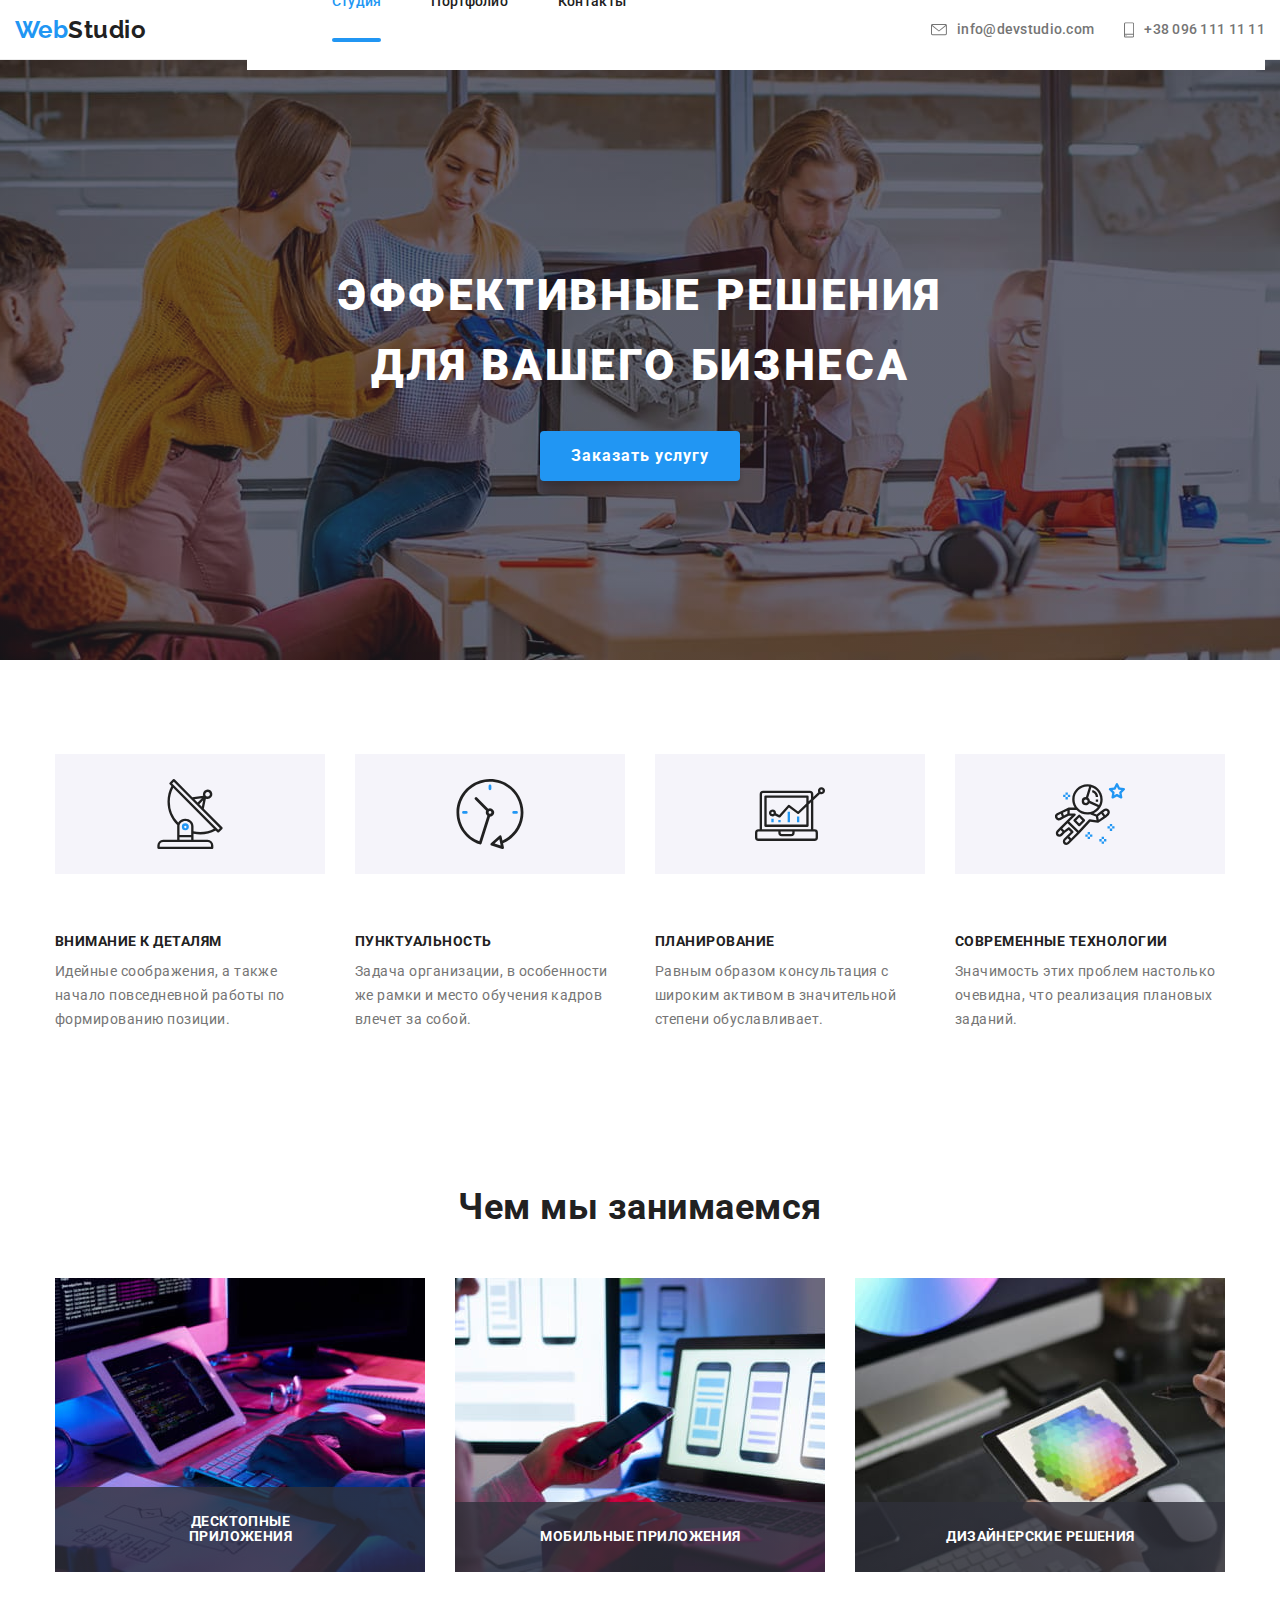
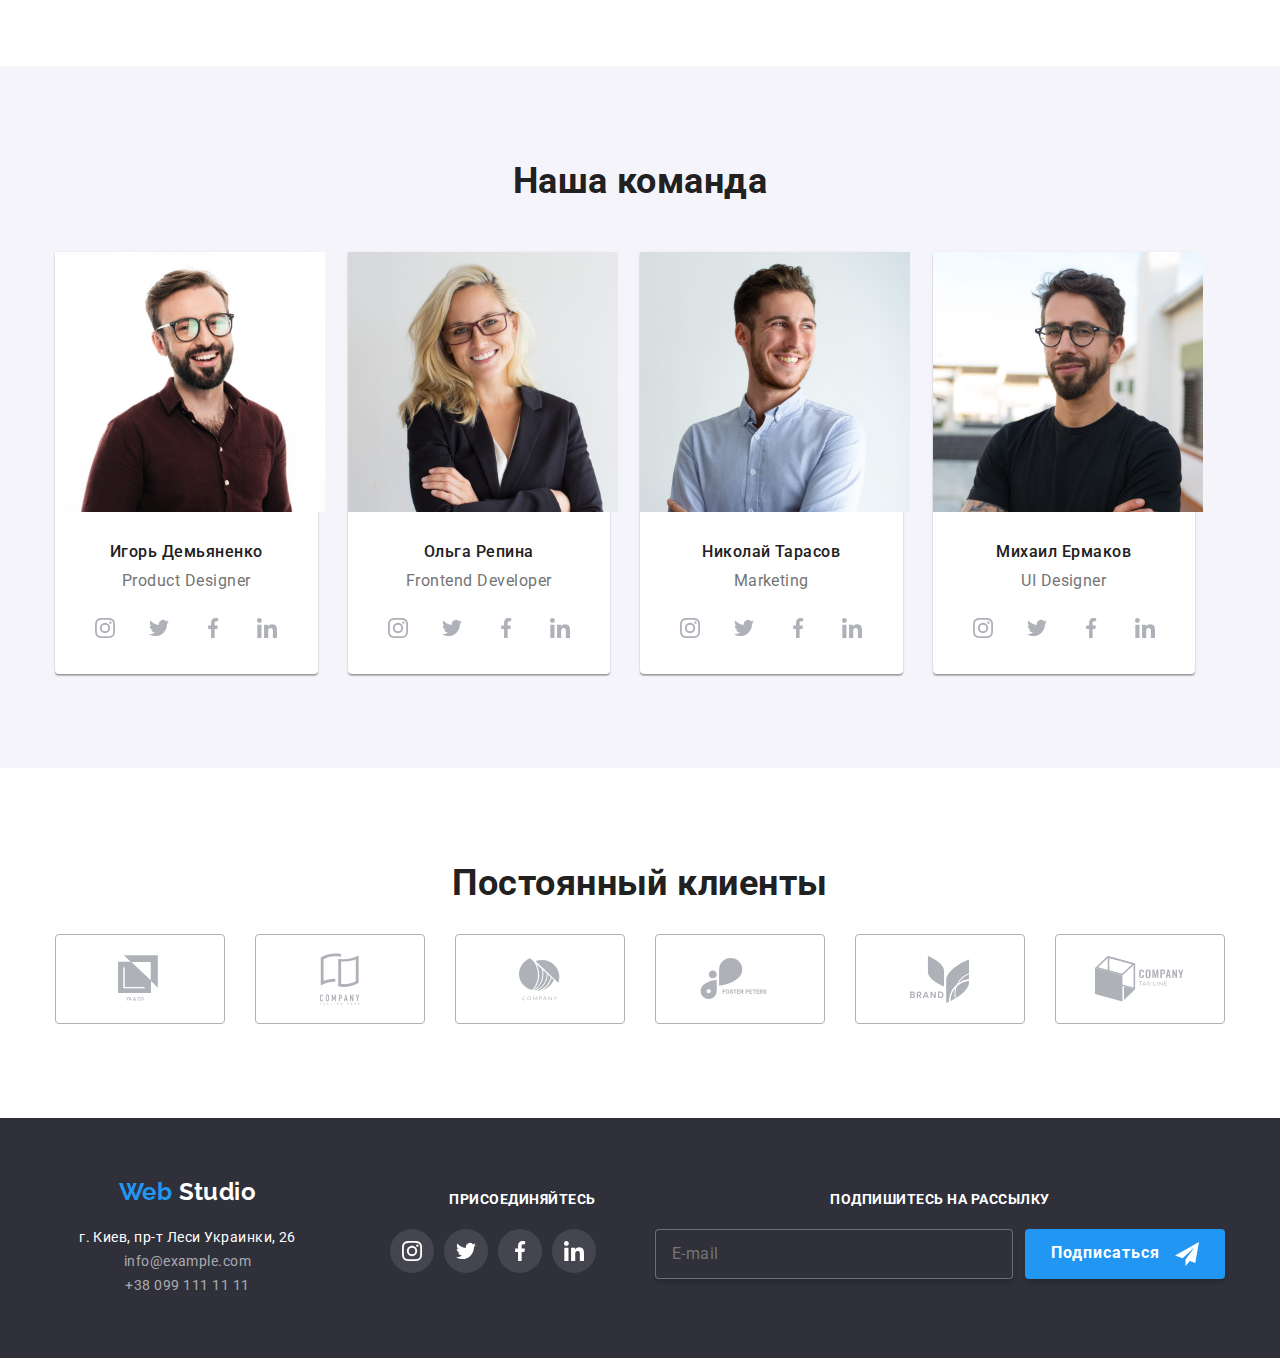
==== index.html @ ba9d08f5 "мобильный хедер" ====
<!DOCTYPE html>
<html lang="ru">
	<head>
		<meta charset="UTF-8" />
		<meta name="viewport" content="width=device-width, initial-scale=1.0" />
		<meta http-equiv="X-UA-Compatible" content="ie=edge" />
		<title>Web Studio</title>
		<link rel="stylesheet" href="./css/main.min.css" />
	</head>
	<body>
		<!-- Шапка -->
		<header class="page-header">
				<div class="head-container container">
					<a href="./index.html" class="logo padding">
						<span class="logo">
							<span class="logo-accent">Web</span>Studio</span>
					</a>
					<div class="head-links">
						<div class="menu-container is-open" id="menu-container" data-menu>
							<div class="menu">
								<nav class="head-navi">
									<ul class="page list">
										<li class="page-item">
											<a href="./index.html" class="link current">Студия</a>
										</li>
										<li class="page-item">
											<a href="./portfolio.html" class="link">Портфолио</a>
										</li>
										<li class="page-item">
											<a href="" class="link">Контакты</a>
										</li>
									</ul>
								</nav>
								<ul class="head-contacts list">
									<li class="contacts-item mail">
										<a href="mailto:info@devstudio.com" class="link">
											<svg class="icon-envelope" height="12" width="16" aria-label="Электронная почта">
												<use href="./images/sprite.svg#envelope"></use>
											</svg>
											info@devstudio.com
										</a>
									</li>
									<li class="contacts-item tel">
										<a href="tel:+380961111111" class="link">
											<svg class="icon-phone" height="16" width="10" aria-label="Номер телефона">
												<use href="./images/sprite.svg#smartphone"></use>
											</svg>
											+38 096 111 11 11
										</a>
									</li>
								</ul>
							</div>
						</div>
						<button type="button" class="menu-button is-open" aria-expanded="false" aria-controls="menu-container" data-menu-button>
							<svg width="40px" height="40px" aria-label="Переключатель мобильного меню">
								<use class="icon-cross" href="./images/sprite.svg#cross-1"></use>
								<use class="icon-menu" href="./images/sprite.svg#menu"></use>
							</svg>
						</button>
					</div>
				</div>
		</header>
		<main>
			<!-- Баннер -->
			<section class="banner">
				<h1 class="banner-title">
					Эффективные решения
					<br />
					для вашего бизнеса
				</h1>
				<button type="button" class="banner-button button" data-modal-open>Заказать услугу</button>
			</section>
			<!-- Под баннером -->
			<section class="benefits section">
				<div class="container">
					<h2 hidden>Наши преимущества</h2>
					<ul class="benefits-list list">
						<li class="benefits-item">
							<div class="benefits-bg">
								<svg aria-label="антенна" class="benefits-icon" height="70" width="70">
									<use href="./images/sprite.svg#antenna-1"></use>
								</svg>
							</div>
							<h3 class="header">Внимание к деталям</h3>
							<p class="text">
								Идейные соображения, а также начало повседневной работы по формированию позиции.
							</p>
						</li>
						<li class="benefits-item">
							<div class="benefits-bg">
								<svg aria-label="часы" class="benefits-icon" height="70" width="70">
									<use href="./images/sprite.svg#clock-1"></use>
								</svg>
							</div>
							<h3 class="header">Пунктуальность</h3>
							<p class="text">
								Задача организации, в особенности же рамки и место обучения кадров влечет за собой.
							</p>
						</li>
						<li class="benefits-item">
							<div class="benefits-bg">
								<svg aria-label="ноутбук" class="benefits-icon" height="70" width="70">
									<use href="./images/sprite.svg#laptop-1"></use>
								</svg>
							</div>
							<h3 class="header">Планирование</h3>
							<p class="text">
								Равным образом консультация с широким активом в значительной степени обуславливает.
							</p>
						</li>
						<li class="benefits-item">
							<div class="benefits-bg">
								<svg aria-label="астронавт" class="benefits-icon" height="70" width="70">
									<use href="./images/sprite.svg#astronaut-1"></use>
								</svg>
							</div>
							<h3 class="header">Современные технологии</h3>
							<p class="text">
								Значимость этих проблем настолько очевидна, что реализация плановых заданий.
							</p>
						</li>
					</ul>
				</div>
			</section>
			<!-- Чем занимаемся -->
			<section class="duties section">
				<div class="container">
					<h2 class="section-title">Чем мы занимаемся</h2>
					<ul class="duties-list list">
						<li class="duties-item">
							<img src="./images/tablet.jpg" alt="планшет" width="370" height="294" />
							<p class="duties-text">Десктопные приложения</p>
						</li>
						<li class="duties-item">
							<img src="./images/smart-laptop.jpg" alt="смартфон и ноутбук" width="370" height="294" />
							<p class="duties-text">Мобильные приложения</p>
						</li>
						<li class="duties-item">
							<img src="./images/tablet-screen.jpg" alt="экран планшета" width="370" height="294" />
							<p class="duties-text">Дизайнерские решения</p>
						</li>
					</ul>
				</div>
			</section>
			<!-- Наша команда -->
			<section class="team section">
				<div class="container">
					<h2 class="section-title">Наша команда</h2>
					<ul class="team-list list">
						<li class="team-member">
							<img src="./images/photo1.jpg" alt="Фото Игоря Демьяненко" width="270" height="260" />
							<h3 class="header">Игорь Демьяненко</h3>
							<p class="text">Product Designer</p>
							<ul class="team-networks list">
								<li class="team-networks-item">
									<a
										href="https://www.instagram.com"
										class="link"
										target="_blank"
										rel="noopener noreferrer"
										aria-label="Ссылка на инстаграм"
									>
										<svg class="team-icon" height="20" width="20" aria-label="Инстаграм Николая">
											<use href="./images/sprite.svg#instagram-2"></use>
										</svg>
									</a>
								</li>
								<li class="team-networks-item">
									<a
										href="https://www.twitter.com"
										class="link"
										target="_blank"
										rel="noopener noreferrer"
										aria-label="Ссылка на твиттер"
									>
										<svg class="team-icon" height="20" width="20" aria-label="Твиттер Николая">
											<use href="./images/sprite.svg#twitter-1"></use>
										</svg>
									</a>
								</li>
								<li class="team-networks-item">
									<a
										href="https://www.facebook"
										class="link"
										target="_blank"
										rel="noopener noreferrer"
										aria-label="Ссылка на фейсбук"
									>
										<svg class="team-icon" height="20" width="20">
											<use href="./images/sprite.svg#facebook-1" aria-label="Фейсбук Николая"></use>
										</svg>
									</a>
								</li>
								<li class="team-networks-item">
									<a
										href="https://www.linkedin.com"
										class="link"
										target="_blank"
										rel="noopener noreferrer"
										aria-label="Ссылка на линкед ин"
									>
										<svg class="team-icon" height="20" width="20">
											<use href="./images/sprite.svg#linkedin-1" aria-label="Линкед ин Николая"></use>
										</svg>
									</a>
								</li>
							</ul>
						</li>
						<li class="team-member">
							<img src="./images/photo2.jpg" alt="Фото Ольги Репиной" width="270" height="260" />
							<h3 class="header">Ольга Репина</h3>
							<p class="text">Frontend Developer</p>
							<ul class="team-networks list">
								<li class="team-networks-item">
									<a
										href="https://www.instagram.com"
										class="link"
										target="_blank"
										rel="noopener noreferrer"
										aria-label="Ссылка на инстаграм"
									>
										<svg class="team-icon" height="20" width="20">
											<use href="./images/sprite.svg#instagram-2"></use>
										</svg>
									</a>
								</li>
								<li class="team-networks-item">
									<a
										href="https://www.twitter.com"
										class="link"
										target="_blank"
										rel="noopener noreferrer"
										aria-label="Ссылка на твиттер"
									>
										<svg class="team-icon" height="20" width="20">
											<use href="./images/sprite.svg#twitter-1"></use>
										</svg>
									</a>
								</li>
								<li class="team-networks-item">
									<a
										href="https://www.facebook"
										class="link"
										target="_blank"
										rel="noopener noreferrer"
										aria-label="Ссылка на фейсбук"
									>
										<svg class="team-icon" height="20" width="20">
											<use href="./images/sprite.svg#facebook-1"></use>
										</svg>
									</a>
								</li>
								<li class="team-networks-item">
									<a
										href="https://www.linkedin.com"
										class="link"
										target="_blank"
										rel="noopener noreferrer"
										aria-label="Ссылка на линкед ин"
									>
										<svg class="team-icon" height="20" width="20">
											<use href="./images/sprite.svg#linkedin-1"></use>
										</svg>
									</a>
								</li>
							</ul>
						</li>
						<li class="team-member">
							<img src="./images/photo3.jpg" alt="Фото Николая Тарасова" width="270" height="260" />
							<h3 class="header">Николай Тарасов</h3>
							<p class="text">Marketing</p>
							<ul class="team-networks list">
								<li class="team-networks-item">
									<a
										href="https://www.instagram.com"
										class="link"
										target="_blank"
										rel="noopener noreferrer"
										aria-label="Ссылка на инстаграм"
									>
										<svg class="team-icon" height="20" width="20">
											<use href="./images/sprite.svg#instagram-2"></use>
										</svg>
									</a>
								</li>
								<li class="team-networks-item">
									<a
										href="https://www.twitter.com"
										class="link"
										target="_blank"
										rel="noopener noreferrer"
										aria-label="Ссылка на твиттер"
									>
										<svg class="team-icon" height="20" width="20">
											<use href="./images/sprite.svg#twitter-1"></use>
										</svg>
									</a>
								</li>
								<li class="team-networks-item">
									<a
										href="https://www.facebook"
										class="link"
										target="_blank"
										rel="noopener noreferrer"
										aria-label="Ссылка на фейсбук"
									>
										<svg class="team-icon" height="20" width="20">
											<use href="./images/sprite.svg#facebook-1"></use>
										</svg>
									</a>
								</li>
								<li class="team-networks-item">
									<a
										href="https://www.linkedin.com"
										class="link"
										target="_blank"
										rel="noopener noreferrer"
										aria-label="Ссылка на линкед ин"
									>
										<svg class="team-icon" height="20" width="20">
											<use href="./images/sprite.svg#linkedin-1"></use>
										</svg>
									</a>
								</li>
							</ul>
						</li>
						<li class="team-member">
							<img src="./images/photo4.jpg" alt="Фото михаила Ермакова" width="270" height="260" />
							<h3 class="header">Михаил Ермаков</h3>
							<p class="text">UI Designer</p>
							<ul class="team-networks list">
								<li class="team-networks-item">
									<a
										href="https://www.instagram.com"
										class="link"
										target="_blank"
										rel="noopener noreferrer"
										aria-label="Ссылка на инстаграм"
									>
										<svg class="team-icon" height="20" width="20">
											<use href="./images/sprite.svg#instagram-2"></use>
										</svg>
									</a>
								</li>
								<li class="team-networks-item">
									<a
										href="https://www.twitter.com"
										class="link"
										target="_blank"
										rel="noopener noreferrer"
										aria-label="Ссылка на твиттер"
									>
										<svg class="team-icon" height="20" width="20">
											<use href="./images/sprite.svg#twitter-1"></use>
										</svg>
									</a>
								</li>
								<li class="team-networks-item">
									<a
										href="https://www.facebook"
										class="link"
										target="_blank"
										rel="noopener noreferrer"
										aria-label="Ссылка на фейсбук"
									>
										<svg class="team-icon" height="20" width="20">
											<use href="./images/sprite.svg#facebook-1"></use>
										</svg>
									</a>
								</li>
								<li class="team-networks-item">
									<a
										href="https://www.linkedin.com"
										class="link"
										target="_blank"
										rel="noopener noreferrer"
										aria-label="Ссылка на линкед ин"
									>
										<svg class="team-icon" height="20" width="20">
											<use href="./images/sprite.svg#linkedin-1"></use>
										</svg>
									</a>
								</li>
							</ul>
						</li>
					</ul>
				</div>
			</section>
			<!-- Постоянные клиенты -->
			<section class="clients section">
				<div class="container">
					<h2 class="section-title">Постоянный клиенты</h2>
					<ul class="clients-list list">
						<li class="clients-item">
							<a href="" class="link" target="_blank" rel="noopener noreferrer">
								<svg class="clients-icon" width="44" height="49">
									<use href="./images/sprite.svg#logo-1"></use>
								</svg>
							</a>
						</li>
						<li class="clients-item">
							<a href="" class="link" target="_blank" rel="noopener noreferrer">
								<svg class="clients-icon" width="40" height="52">
									<use href="./images/sprite.svg#logo-2"></use>
								</svg>
							</a>
						</li>
						<li class="clients-item">
							<a href="" class="link" target="_blank" rel="noopener noreferrer">
								<svg class="clients-icon" width="41" height="43">
									<use href="./images/sprite.svg#logo-3"></use>
								</svg>
							</a>
						</li>
						<li class="clients-item">
							<a href="" class="link" target="_blank" rel="noopener noreferrer">
								<svg class="clients-icon" width="80" height="42">
									<use href="./images/sprite.svg#logo-4"></use>
								</svg>
							</a>
						</li>
						<li class="clients-item">
							<a href="" class="link" target="_blank" rel="noopener noreferrer">
								<svg class="clients-icon" width="59" height="47">
									<use href="./images/sprite.svg#logo-5"></use>
								</svg>
							</a>
						</li>
						<li class="clients-item">
							<a href="" class="link" target="_blank" rel="noopener noreferrer">
								<svg class="clients-icon" width="89" height="46">
									<use href="./images/sprite.svg#logo-6"></use>
								</svg>
							</a>
						</li>
					</ul>
				</div>
			</section>
		</main>
		<!-- Футер -->
		<footer class="footer">
			<div class="footer-container container">
				<div class="footer-navi">
					<a href="./index.html">
						<span class="logo">
							<span class="logo-accent">Web</span>
							<span class="logo-accent-footer">Studio</span>
						</span>
					</a>
					<address class="address-list">
						<span class="address">
							г. Киев, пр-т Леси Украинки, 26
							<br />
						</span>
						<span class="address-text">
							info@example.com
							<br />
							+38 099 111 11 11
							<br />
						</span>
					</address>
				</div>
				<div class="networks">
					<b class="footer-title">Присоединяйтесь</b>
					<ul class="networks-list list">
						<li class="networks-item">
							<a
								href="https://www.instagram.com"
								class="link"
								target="_blank"
								rel="noopener noreferrer"
								aria-label="Ссылка на инстаграм"
							>
								<svg class="footer-icon" height="20" width="20">
									<use href="./images/sprite.svg#instagram-2"></use>
								</svg>
							</a>
						</li>
						<li class="networks-item">
							<a
								href="https://www.twitter.com"
								class="link"
								target="_blank"
								rel="noopener noreferrer"
								aria-label="Ссылка на твиттер"
							>
								<svg class="footer-icon" height="20" width="20">
									<use href="./images/sprite.svg#twitter-1"></use>
								</svg>
							</a>
						</li>
						<li class="networks-item">
							<a
								href="https://www.facebook"
								class="link"
								target="_blank"
								rel="noopener noreferrer"
								aria-label="Ссылка на фейсбук"
							>
								<svg class="footer-icon" height="20" width="20">
									<use href="./images/sprite.svg#facebook-1"></use>
								</svg>
							</a>
						</li>
						<li class="networks-item">
							<a
								href="https://www.linkedin.com"
								class="link"
								target="_blank"
								rel="noopener noreferrer"
								aria-label="Ссылка на линкед ин"
							>
								<svg class="footer-icon" height="20" width="20">
									<use href="./images/sprite.svg#linkedin-1"></use>
								</svg>
							</a>
						</li>
					</ul>
				</div>
				<div class="footer-email">
					<b class="footer-title">Подпишитесь на рассылку</b>
					<form class="email-list">
						<label class="email-item">
							<input type="email" class="footer-input" name="email" placeholder="E-mail" />
							<button type="submit" class="button">
								<a href="https://www.twitter.com" class="button-footer-link" target="_blank" rel="noopener noreferrer">
									Подписаться
									<svg class="button-twitter" height="24" width="24">
										<use href="./images/sprite.svg#button-icon"></use>
									</svg>
								</a>
							</button>
						</label>
					</form>
				</div>
			</div>
		</footer>
		<!-- Модальное окно -->
		<div class="backdrop is-hidden" data-modal>
			<div class="modal">
				<button type="button" class="modal-close" data-modal-close>
					<svg aria-label="кнопка закрытия" class="modal-close-button" height="11" width="11">
						<use href="./images/sprite.svg#cross"></use>
					</svg>
				</button>
				<form method="POST" class="form" autocomplete="off">
					<b>Оставьте свои данные, мы вам перезвоним</b>
					<label class="form-field">
						<span class="modal-label">Имя</span>
						<input type="text" name="name" id="name" class="modal-input" />
						<svg aria-label="человек" class="modal-icon" height="18" width="18">
							<use href="./images/sprite.svg#name"></use>
						</svg>
					</label>
					<label class="form-field">
						<span class="modal-label">Телефон</span>
						<input type="tel" name="tel" class="modal-input" />
						<svg aria-label="телефонная трубка" class="modal-icon" height="18" width="18">
							<use href="./images/sprite.svg#tel"></use>
						</svg>
					</label>
					<label class="form-field">
						<span class="modal-label">Почта</span>
						<input type="email" name="email" class="modal-input" />
						<svg aria-label="конверт" class="modal-icon" height="18" width="18">
							<use href="./images/sprite.svg#mail"></use>
						</svg>
					</label>
					<label class="form-field">
						<span class="modal-label">Комментарий</span>
						<textarea name="comment" placeholder="Введите текст" class="modal-input"></textarea>
					</label>
					<label class="checkbox-field">
						<input type="checkbox" name="policy" value="agree" class="checkbox" />
						<span class="checkbox-icon">
							<svg aria-label="галочка" height="15" width="16">
								<use href="./images/sprite.svg#tick"></use>
							</svg>
						</span>
						<span class="checkbox-label">
							Соглашаюсь с рассылкой и принимаю
							<a href="#" class="checkbox-label underlined">Условия договора</a>
						</span>
					</label>
					<button type="submit" class="banner-button button">Отправить</button>
				</form>
			</div>
		</div>
		<script src="./js/modal.js"></script>
		<script src="./js/menu.js"></script>
	</body>
</html>
---- css/main.min.css ----
@import url("https://fonts.googleapis.com/css2?family=Raleway:wght@700&family=Roboto:wght@400;500;700;900&display=swap");html{-webkit-box-sizing:border-box;box-sizing:border-box}*,*::before,*::after{-webkit-box-sizing:inherit;box-sizing:inherit}body{color:#212121;background-color:#fff;font-family:Roboto, sans-serif;letter-spacing:0.03em}body.modal-open{overflow:hidden}.list,.networks-list,.benefits-list,.duties-list,.team-list{padding:0;margin:0;list-style:none}a[href]{text-decoration:none}a[href]:hover,a[href]:focus{color:#2196f3;outline:none}img{display:block;width:100%;height:auto}.container,.footer-container{margin-left:auto;margin-right:auto;padding-left:15px;padding-right:15px;width:100%}@media screen and (min-width: 480px){.container,.footer-container{width:480px}}@media screen and (min-width: 754px){.container,.footer-container{width:768px}}@media screen and (min-width: 1200px){.container,.footer-container{width:1200px}}.section,.benefits,.duties,.team{width:100%;padding-top:60px}@media screen and (min-width: 1200px){.section,.benefits,.duties,.team{padding-top:94px}}.section-title{margin-top:0;margin-bottom:30px;color:#212121;font-weight:bold;font-size:28px;line-height:1.17;text-align:center}@media screen and (min-width: 1200px){.section-title{margin-bottom:50px;font-size:36px}}html{line-height:1.15;-webkit-text-size-adjust:100%}body{margin:0}main{display:block}h1{font-size:2em;margin:0.67em 0}hr{-webkit-box-sizing:content-box;box-sizing:content-box;height:0;overflow:visible}pre{font-family:monospace, monospace;font-size:1em}a{background-color:transparent}abbr[title]{border-bottom:none;text-decoration:underline;-webkit-text-decoration:underline dotted;text-decoration:underline dotted}b,strong{font-weight:bolder}code,kbd,samp{font-family:monospace, monospace;font-size:1em}small{font-size:80%}sub,sup{font-size:75%;line-height:0;position:relative;vertical-align:baseline}sub{bottom:-0.25em}sup{top:-0.5em}img{border-style:none}button,input,optgroup,select,textarea{font-family:inherit;font-size:100%;line-height:1.15;margin:0}button,input{overflow:visible}button,select{text-transform:none}button,[type="button"],[type="reset"],[type="submit"]{-webkit-appearance:button}button::-moz-focus-inner,[type="button"]::-moz-focus-inner,[type="reset"]::-moz-focus-inner,[type="submit"]::-moz-focus-inner{border-style:none;padding:0}button:-moz-focusring,[type="button"]:-moz-focusring,[type="reset"]:-moz-focusring,[type="submit"]:-moz-focusring{outline:1px dotted ButtonText}fieldset{padding:0.35em 0.75em 0.625em}legend{-webkit-box-sizing:border-box;box-sizing:border-box;color:inherit;display:table;max-width:100%;padding:0;white-space:normal}progress{vertical-align:baseline}textarea{overflow:auto}[type="checkbox"],[type="radio"]{-webkit-box-sizing:border-box;box-sizing:border-box;padding:0}[type="number"]::-webkit-inner-spin-button,[type="number"]::-webkit-outer-spin-button{height:auto}[type="search"]{-webkit-appearance:textfield;outline-offset:-2px}[type="search"]::-webkit-search-decoration{-webkit-appearance:none}::-webkit-file-upload-button{-webkit-appearance:button;font:inherit}details{display:block}summary{display:list-item}template{display:none}[hidden]{display:none}.visually-hidden{position:absolute;overflow:hidden;clip:rect(0 0 0 0);height:1px;width:1px;margin:-1px;padding:0;border:0}.button,.modal .banner-button{color:#fff;background-color:#2196f3;font-family:Roboto, sans-serif;line-height:1.9;text-align:center;letter-spacing:0.06em;min-width:200px;height:50px;-webkit-box-shadow:0px 4px 4px rgba(0,0,0,0.15);box-shadow:0px 4px 4px rgba(0,0,0,0.15);border-radius:4px;outline:none;cursor:pointer;display:inline-block;-webkit-box-align:center;-ms-flex-align:center;align-items:center;-webkit-box-pack:center;-ms-flex-pack:center;justify-content:center;font-size:16px;font-weight:400;border:1px solid rgba(0,0,0,0)}.button:focus,.modal .banner-button:focus{outline:none}.logo{color:#212121;font-family:Raleway, sans-serif;line-height:1.17;text-decoration:none;font-size:24px;font-weight:700}@media screen and (max-width: 767px){.logo.padding{padding-top:16px;padding-bottom:16px}}@media screen and (min-width: 768px) and (max-width: 1199px){.logo.padding{padding-top:26px;padding-bottom:26px}}@media screen and (min-width: 1200px){.logo.padding{padding-top:24px;padding-bottom:25px;font-size:26px;font-weight:700;line-height:1.19}}.logo-accent{color:#2196f3}.logo-accent-footer{color:#fff}.button-footer-link{text-decoration:none;color:#fff;font-weight:bold;text-align:center;line-height:1.9;letter-spacing:0.06em}.button-twitter{margin-left:10px;vertical-align:middle}.button>a:hover,.modal .banner-button>a:hover{color:#fff}.modal .banner-button{-webkit-transition:250ms cubic-bezier(0.4, 0, 0.2, 1);transition:250ms cubic-bezier(0.4, 0, 0.2, 1);display:-webkit-box;display:-ms-flexbox;display:flex;-webkit-box-align:center;-ms-flex-align:center;align-items:center;-webkit-box-pack:center;-ms-flex-pack:center;justify-content:center;margin-right:auto;margin-left:auto}.modal .banner-button.button:focus,.modal .banner-button:focus,.modal .banner-button.button:hover,.modal .banner-button:hover{background-color:#188ce8}.backdrop{position:fixed;top:0;left:0;-webkit-transition:opacity 250ms cubic-bezier(0.4, 0, 0.2, 1);transition:opacity 250ms cubic-bezier(0.4, 0, 0.2, 1);width:100%;height:100%;display:block;background-color:rgba(0,0,0,0.2);opacity:1;z-index:2;overflow-y:scroll}.backdrop.is-hidden{-webkit-transition:opacity 250ms cubic-bezier(0.4, 0, 0.2, 1);transition:opacity 250ms cubic-bezier(0.4, 0, 0.2, 1);opacity:0;pointer-events:none}.backdrop.is-hidden .modal{-webkit-transform:translate(-50%, -50%) scale(1.2);transform:translate(-50%, -50%) scale(1.2)}.modal{max-width:100%;padding:40px;margin:15px;position:absolute;top:50%;left:50%;-webkit-transform:translate(-50%, -50%) scale(1);transform:translate(-50%, -50%) scale(1);background-color:#fff;-webkit-box-shadow:0px 1px 3px rgba(0,0,0,0.12),0px 1px 1px rgba(0,0,0,0.14),0px 2px 1px rgba(0,0,0,0.2);box-shadow:0px 1px 3px rgba(0,0,0,0.12),0px 1px 1px rgba(0,0,0,0.14),0px 2px 1px rgba(0,0,0,0.2);border-radius:4px}@media screen and (max-width: 479px){.modal{max-width:450px}}@media screen and (min-width: 1200px){.modal{width:528px}}@media screen and (min-width: 480px) and (max-width: 1199px){.modal{width:450px}}.modal-close{position:absolute;top:8px;right:8px;border:1px solid rgba(0,0,0,0.1);width:30px;height:30px;border-radius:50%;background:#fff;fill:currentColor;cursor:pointer}.modal-close-button{position:absolute;top:8px;right:8px;-webkit-transition:fill 250ms cubic-bezier(0.4, 0, 0.2, 1);transition:fill 250ms cubic-bezier(0.4, 0, 0.2, 1);fill:currentColor}.modal-close:hover .modal-close-button{fill:#2196f3}.modal-close:focus .modal-close-button{fill:#2196f3}.modal-close:focus{outline:none}.modal-input{border:1px solid rgba(33,33,33,0.2);-webkit-transition:border 250ms cubic-bezier(0.4, 0, 0.2, 1);transition:border 250ms cubic-bezier(0.4, 0, 0.2, 1);display:block;margin:0;width:100%;height:40px;padding-left:42px;border-radius:4px;outline:none}.modal-input:focus ~ .modal-icon,.modal-input.modal-input:focus{fill:#2196f3;border-color:#2196f3;overflow:visible;outline:none}.modal-label{position:absolute;top:-4px;left:0;font-size:12px;font-weight:inherit;-webkit-transform:translateY(-100%);transform:translateY(-100%);line-height:14px;letter-spacing:0.01em;color:#757575}.modal-icon{position:absolute;top:50%;left:14px;-webkit-transition:fill 250ms cubic-bezier(0.4, 0, 0.2, 1);transition:fill 250ms cubic-bezier(0.4, 0, 0.2, 1);-webkit-transform:translateY(-50%);transform:translateY(-50%);display:inline-block;fill:#212121}.form{max-width:448px;margin:15px}@media screen and (max-width: 479px){.form{max-width:609px;width:100%;height:100%}}@media screen and (min-width: 480px){.form{max-width:450px;max-height:609px;margin:0px;width:100%}}@media screen and (min-width: 1200px){.form{width:100%;max-width:528px;max-height:581px}}.form>b{font-size:20px;font-weight:bold;margin-top:0px;margin-bottom:30px;display:block;line-height:1.5;text-align:center;letter-spacing:0.03em}@media screen and (min-width: 1200px){.form>b{line-height:23px}}.form-field{display:block;position:relative;margin-top:0px;margin-top:28px}.form-field>textarea{height:120px;resize:none;padding:12px 16px}.form-field>textarea::-webkit-input-placeholder{font-size:14px;font-weight:inherit;line-height:1.1;letter-spacing:0.01em;color:rgba(117,117,117,0.5)}.form-field>textarea:-ms-input-placeholder{font-size:14px;font-weight:inherit;line-height:1.1;letter-spacing:0.01em;color:rgba(117,117,117,0.5)}.form-field>textarea::-ms-input-placeholder{font-size:14px;font-weight:inherit;line-height:1.1;letter-spacing:0.01em;color:rgba(117,117,117,0.5)}.form-field>textarea::placeholder{font-size:14px;font-weight:inherit;line-height:1.1;letter-spacing:0.01em;color:rgba(117,117,117,0.5)}.checkbox{position:absolute;overflow:hidden;clip:rect(0 0 0 0);height:1px;width:1px;margin:-1px;padding:0;border:0}.checkbox-field{display:-webkit-box;display:-ms-flexbox;display:flex;-webkit-box-align:center;-ms-flex-align:center;align-items:center;-webkit-box-pack:center;-ms-flex-pack:center;justify-content:center;margin-top:0;margin-top:20px}.checkbox-icon{-webkit-transition:250ms cubic-bezier(0.4, 0, 0.2, 1);transition:250ms cubic-bezier(0.4, 0, 0.2, 1);-webkit-transition:border 250ms cubic-bezier(0.4, 0, 0.2, 1);transition:border 250ms cubic-bezier(0.4, 0, 0.2, 1);display:inline-block;width:16px;height:15px;margin-left:12px;margin-right:8px;border:2px solid #212121;border-radius:2px;background-size:contain;background-origin:border-box;fill:transparent}.checkbox:checked+.checkbox-icon{-webkit-transition:250ms cubic-bezier(0.4, 0, 0.2, 1);transition:250ms cubic-bezier(0.4, 0, 0.2, 1);border:none;background-color:#2196f3;fill:#fff}.checkbox-label{font-size:14px;font-weight:400;line-height:1.7;letter-spacing:0.03em;color:#757575}.checkbox-label.underlined{color:#2196f3;text-decoration:underline}.footer-email{margin-top:12px;margin-right:0px;margin-left:0px;width:100%}@media screen and (max-width: 1199px){.footer-email{margin-top:60px}}@media screen and (min-width: 1200px){.footer-email{width:570px}}.footer-input{display:block;-webkit-box-align:center;-ms-flex-align:center;align-items:center;-webkit-box-pack:center;-ms-flex-pack:center;justify-content:center;font-size:16px;font-weight:400;border:1px solid rgba(255,255,255,0.3);height:50px;width:100%;padding-top:15px;padding-left:16px;padding-bottom:15px;margin:0;outline:none;-webkit-box-shadow:0px 4px 4px rgba(0,0,0,0.15);box-shadow:0px 4px 4px rgba(0,0,0,0.15);border-radius:4px;line-height:1.3;letter-spacing:0.03em;color:rgba(255,255,255,0.6);background:#2f303a}@media screen and (min-width: 1200px){.footer-input{width:358px;display:-webkit-box;display:-ms-flexbox;display:flex;-webkit-box-align:center;-ms-flex-align:center;align-items:center;-webkit-box-pack:center;-ms-flex-pack:center;justify-content:center}}@media screen and (min-width: 480px) and (max-width: 1199px){.footer-input{width:450px;display:-webkit-box;display:-ms-flexbox;display:flex;-webkit-box-align:center;-ms-flex-align:center;align-items:center;-webkit-box-pack:center;-ms-flex-pack:center;justify-content:center;margin:auto}}.email-item{width:100%}@media screen and (min-width: 1200px){.email-item{-webkit-box-pack:justify;-ms-flex-pack:justify;justify-content:space-between;display:-webkit-box;display:-ms-flexbox;display:flex}}.email-item .button,.email-item .modal .banner-button,.modal .email-item .banner-button{display:-webkit-box;display:-ms-flexbox;display:flex;-webkit-box-align:center;-ms-flex-align:center;align-items:center;-webkit-box-pack:center;-ms-flex-pack:center;justify-content:center;-webkit-transition:250ms cubic-bezier(0.4, 0, 0.2, 1);transition:250ms cubic-bezier(0.4, 0, 0.2, 1);width:200px;height:50px;fill:#fff}@media screen and (max-width: 1199px){.email-item .button,.email-item .modal .banner-button,.modal .email-item .banner-button{margin-top:20px;margin-right:auto;margin-left:auto}}@media screen and (min-width: 1200px){.email-item .button,.email-item .modal .banner-button,.modal .email-item .banner-button{margin-left:12px}}.email-list{margin-top:20px}@media screen and (max-width: 753px){.email-list{display:-webkit-box;display:-ms-flexbox;display:flex;-webkit-box-align:center;-ms-flex-align:center;align-items:center;-webkit-box-pack:center;-ms-flex-pack:center;justify-content:center;-webkit-box-orient:vertical;-webkit-box-direction:normal;-ms-flex-direction:column;flex-direction:column}}.page-header{width:100%;max-height:60px;background-color:#fff;border-bottom:1px solid #ececec;z-index:1}.page-header .container,.page-header .footer-container{width:100%;margin:0}@media screen and (min-width: 768px){.page-header{height:81px}}.head-container{display:-webkit-inline-box;display:-ms-inline-flexbox;display:inline-flex;-webkit-box-align:center;-ms-flex-align:center;align-items:center;-webkit-box-pack:center;-ms-flex-pack:center;justify-content:center;-webkit-box-pack:justify;-ms-flex-pack:justify;justify-content:space-between;max-height:60px}@media screen and (max-width: 768px){.head-navi{margin-bottom:60px}}@media screen and (min-width: 768px) and (max-width: 1199px){.head-navi{display:-webkit-box;display:-ms-flexbox;display:flex;margin-top:32px;margin-bottom:32px}}@media screen and (min-width: 768px){.head-links{display:-webkit-box;display:-ms-flexbox;display:flex}}.head-contacts{display:-webkit-box;display:-ms-flexbox;display:flex;color:#212121}@media screen and (max-width: 767px){.head-contacts{-webkit-box-orient:vertical;-webkit-box-direction:normal;-ms-flex-direction:column;flex-direction:column;-webkit-box-pack:center;-ms-flex-pack:center;justify-content:center}}@media screen and (min-width: 768px) and (max-width: 1199px){.head-contacts{margin-top:21px;margin-left:84px;-webkit-box-orient:vertical;-webkit-box-direction:normal;-ms-flex-direction:column;flex-direction:column;-ms-flex-line-pack:start;align-content:flex-start}}@media screen and (min-width: 1200px){.head-contacts{margin-left:305px}}.head-contacts .link{font-size:14px;font-weight:500;-webkit-transition:250ms cubic-bezier(0.4, 0, 0.2, 1);transition:250ms cubic-bezier(0.4, 0, 0.2, 1);padding-top:32px;padding-bottom:32px;color:#757575;fill:currentColor;text-decoration:none;line-height:1.14;letter-spacing:0.02em}.head-contacts .link:focus{color:#2196f3}.head-contacts .link:hover{color:#2196f3}@media screen and (min-width: 1200px){.head-contacts .link{display:-webkit-box;display:-ms-flexbox;display:flex;-webkit-box-align:center;-ms-flex-align:center;align-items:center;-webkit-box-pack:center;-ms-flex-pack:center;justify-content:center}}.page{text-align:center}@media screen and (min-width: 768px){.page{display:-webkit-box;display:-ms-flexbox;display:flex}}@media screen and (min-width: 1200px){.page{margin-left:85px}}.page-item:hover{color:#2196f3}.page-item:focus{color:#2196f3}.page-item:last-child{margin:0}@media screen and (min-width: 768px){.page-item{margin-right:50px}}@media screen and (min-width: 1200px){.page-item{margin-right:50px}}.page .link{padding-top:32px;padding-bottom:32px;font-family:Roboto, sans-serif;color:#212121;line-height:1.2;letter-spacing:0.02em;font-size:14px;font-weight:500;-webkit-transition:250ms cubic-bezier(0.4, 0, 0.2, 1);transition:250ms cubic-bezier(0.4, 0, 0.2, 1)}@media screen and (max-width: 768px){.page-item:not(:last-child){margin-bottom:40px}}.link.current{color:#2196f3;position:relative}.link.current::after{content:" ";display:block;width:100%;height:4px;border-radius:2px;background-color:#2196f3}@media screen and (max-width: 767px){.link.current::after{position:absolute;bottom:24px;left:0}}@media screen and (min-width: 768px){.link.current::after{position:absolute;bottom:-1px;left:0}}.contacts-item .link{-webkit-transition:250ms cubic-bezier(0.4, 0, 0.2, 1);transition:250ms cubic-bezier(0.4, 0, 0.2, 1)}.contacts-item .link:focus{fill:#2196f3;color:#2196f3;background-color:#fff}.contacts-item .link:hover{fill:#2196f3;color:#2196f3;background-color:#fff}@media screen and (max-width: 767px){.contacts-item:not(:last-child){margin-bottom:16px}}@media screen and (min-width: 1200px){.contacts-item:not(:last-child){margin-right:30px}}.icon-envelope{background-size:15px 10px;margin-right:10px}.icon-phone{margin-right:10px}.menu-button{outline:none;display:-webkit-inline-box;display:-ms-inline-flexbox;display:inline-flex;margin-top:10px;padding:0;border:none;height:40px;width:40px;fill:black;background-color:transparent}.menu-button .icon-menu{display:block}.menu-button .icon-cross{display:none}.menu-button.is-open .icon-menu{display:none}.menu-button.is-open .icon-cross{display:block}.menu-button:hover,.menu-button:focus{fill:#2196f3}@media screen and (min-width: 768px){.menu-button{display:none}}.menu-container{width:100%;padding:60px, 15px;font-size:18px;font-weight:500;background-color:#fff;text-align:center}@media screen and (max-width: 767px){.menu-container{border-top:1px solid #ececec;position:absolute;top:100%;left:0;display:none}.menu-container.is-open{display:block}}.menu{text-align:center}@media screen and (max-width: 767px){.menu{padding:60px}}@media screen and (min-width: 768px){.menu{display:-webkit-box;display:-ms-flexbox;display:flex;-webkit-box-flex:1;-ms-flex-positive:1;flex-grow:1;-webkit-box-pack:justify;-ms-flex-pack:justify;justify-content:space-between}}.page-header{position:relative}.footer{padding-top:60px;padding-bottom:60px;background-color:#2f303a;width:100%;text-align:center}.footer-container{display:block}@media screen and (min-width: 1200px){.footer-container{display:-webkit-box;display:-ms-flexbox;display:flex;-webkit-box-pack:justify;-ms-flex-pack:justify;justify-content:space-between}}@media screen and (min-width: 768px) and (max-width: 1199px){.footer-container{display:-webkit-box;display:-ms-flexbox;display:flex;-ms-flex-wrap:wrap;flex-wrap:wrap;-webkit-box-pack:justify;-ms-flex-pack:justify;justify-content:space-between}}@media screen and (min-width: 1200px){.footer-navi{margin-right:70px;width:270px}}@media screen and (min-width: 1200px) and (min-width: 768px) and (max-width: 1199px){.footer-navi{margin-left:76px;max-width:232px}}.footer-title{font-size:14px;font-weight:bold;color:#fff;line-height:1.14;text-transform:uppercase}.footer-icon{fill:white-text-color}.address{font-size:14px;font-weight:400;margin-top:20px;margin-bottom:9px;color:#fff;line-height:1.71;font-style:normal;text-decoration:none}.address-text{font-size:14px;font-weight:400;color:rgba(255,255,255,0.6);line-height:1.71;text-decoration:none;font-style:normal}.address-list{margin-top:20px}.address-list>span:not(:last-child){margin-bottom:9px}@media screen and (min-width: 1200px){.address-list{margin-top:20px}}.networks{margin-top:60px}@media screen and (min-width: 1200px){.networks{width:270px;margin-top:12px}}.networks-list{display:-webkit-box;display:-ms-flexbox;display:flex}@media screen and (max-width: 753px){.networks-list{-webkit-box-pack:center;-ms-flex-pack:center;justify-content:center}}.networks-item:not(:last-child){margin-right:10px}@media screen and (min-width: 768px) and (max-width: 1199px){.networks{margin-right:89px;margin-top:0;max-width:206px}}.networks-item .link{display:-webkit-inline-box;display:-ms-inline-flexbox;display:inline-flex;-webkit-box-align:center;-ms-flex-align:center;align-items:center;-webkit-box-pack:center;-ms-flex-pack:center;justify-content:center;-webkit-transition:250ms cubic-bezier(0.4, 0, 0.2, 1);transition:250ms cubic-bezier(0.4, 0, 0.2, 1);margin-top:20px;width:44px;height:44px;background-color:rgba(255,255,255,0.1);background-position:center;border-radius:50%;fill:#fff;cursor:pointer}.networks-item .link:focus{background-color:#2196f3}.networks-item .link:hover{background-color:#2196f3}.banner{text-align:center;background-image:-webkit-gradient(linear, left top, right top, from(rgba(47,48,58,0.4)), to(rgba(47,48,58,0.4))),url(../images/banner.jpg);background-image:linear-gradient(to right, rgba(47,48,58,0.4), rgba(47,48,58,0.4)),url(../images/banner.jpg);background-size:cover;background-position:center;height:400px;max-width:1600px;padding-top:118px;padding-bottom:118px;margin-left:auto;margin-right:auto}@media screen and (min-width: 1200px){.banner{height:600px;padding-top:200px;padding-bottom:200px}}.banner-title{font-size:26px;font-weight:900;margin-top:0;margin-bottom:0;color:#fff;line-height:1.36;letter-spacing:0.06em;text-transform:uppercase}@media screen and (min-width: 768px) and (max-width: 1199px){.banner-title{font-size:26px;font-weight:900}}@media screen and (min-width: 1200px){.banner-title{font-size:44px;font-weight:900;line-height:1.6}}.banner-button{margin-top:30px;font-weight:bold}.benefits .container,.benefits .footer-container{padding-bottom:60px}.benefits-list{width:100%;margin-top:0px;margin-bottom:0px}@media screen and (min-width: 768px) and (max-width: 1199px){.benefits-list{margin:-15px;display:-webkit-box;display:-ms-flexbox;display:flex;-ms-flex-wrap:wrap;flex-wrap:wrap}}@media screen and (min-width: 1200px){.benefits-list{display:-webkit-box;display:-ms-flexbox;display:flex;margin:-15px}}.benefits-list .header{font-size:14px;font-weight:bold;margin-top:30px;margin-bottom:10px;color:#212121;line-height:1.14;text-transform:uppercase}@media screen and (max-width: 767px){.benefits-list .header{text-align:center}}.benefits-list .text{font-size:14px;font-weight:400;margin-top:0;margin-bottom:0;color:#757575;line-height:1.71}.benefits-item{max-width:450px;margin-bottom:30px}@media screen and (min-width: 768px) and (max-width: 1199px){.benefits-item{margin:15px;width:calc(50% - 30px)}}@media screen and (min-width: 1200px){.benefits-item{min-width:270px;margin:15px}}.benefits-bg{display:-webkit-inline-box;display:-ms-inline-flexbox;display:inline-flex;-webkit-box-align:center;-ms-flex-align:center;align-items:center;-webkit-box-pack:center;-ms-flex-pack:center;justify-content:center;margin-bottom:30px;height:120px;background-color:#f5f4fa;width:100%}@media screen and (max-width: 767px){.benefits-bg{max-width:450px}}@media screen and (min-width: 1200px){.benefits-bg{width:270px;display:-webkit-inline-box;display:-ms-inline-flexbox;display:inline-flex}}.duties .container,.duties .footer-container{padding-bottom:94px}.duties-list{display:-webkit-box;display:-ms-flexbox;display:flex;margin-top:30px}.duties-item{position:relative}.duties-item+.duties-item{margin-left:30px;width:370px}.duties-text{position:absolute;bottom:0px;left:0px;font-size:14px;font-weight:700;right:0px;font-family:Roboto, sans-serif;line-height:1.1;text-align:center;letter-spacing:0.03em;text-transform:uppercase;color:#fff;background-image:-webkit-gradient(linear, left top, right top, from(rgba(47,48,58,0.8)), to(rgba(47,48,58,0.8)));background-image:linear-gradient(to right, rgba(47,48,58,0.8), rgba(47,48,58,0.8));padding:27px 82px 27px 83px;margin:0px}@media screen and (max-width: 1199px){.duties{display:none}}.team{background-color:#f5f4fa;width:100%;text-align:center}.team.section,.team{padding-bottom:60px}@media screen and (min-width: 1200px){.team.section,.team{padding-bottom:94px}}.team-list{width:100%;margin:-15px}@media screen and (min-width: 768px) and (max-width: 1199px){.team-list{display:-webkit-box;display:-ms-flexbox;display:flex;-ms-flex-wrap:wrap;flex-wrap:wrap}}@media screen and (min-width: 1200px){.team-list{display:-webkit-box;display:-ms-flexbox;display:flex}}.team-list .header{font-size:16px;font-weight:500;margin-top:30px;margin-bottom:10px;color:#212121;line-height:1.19;text-align:center}.team-list .text{font-size:16px;font-weight:400;margin:0;color:#757575;line-height:1.19;text-align:center}.team-member{width:100%;margin:15px;-webkit-box-shadow:0px 2px 1px rgba(0,0,0,0.2),0px 1px 1px rgba(0,0,0,0.14),0px 1px 3px rgba(0,0,0,0.12);box-shadow:0px 2px 1px rgba(0,0,0,0.2),0px 1px 1px rgba(0,0,0,0.14),0px 1px 3px rgba(0,0,0,0.12);border-radius:0px 0px 4px 4px;background-color:#fff}@media screen and (min-width: 768px) and (max-width: 1199px){.team-member{width:calc(50% - 30px)}}@media screen and (min-width: 1200px){.team-member{max-width:calc(25% - 30px)}}.team-member>img{width:100%;height:auto}@media screen and (min-width: 768px) and (max-width: 1199px){.team-member>img{width:354px}}@media screen and (min-width: 1200px){.team-member>img{width:270px}}.team-networks{display:-webkit-box;display:-ms-flexbox;display:flex;-webkit-box-align:center;-ms-flex-align:center;align-items:center;-webkit-box-pack:center;-ms-flex-pack:center;justify-content:center}.team-networks-item:not(:last-child){margin-right:10px}.team-networks-item .link{display:-webkit-box;display:-ms-flexbox;display:flex;-webkit-box-align:center;-ms-flex-align:center;align-items:center;-webkit-box-pack:center;-ms-flex-pack:center;justify-content:center;-webkit-transition:250ms cubic-bezier(0.4, 0, 0.2, 1);transition:250ms cubic-bezier(0.4, 0, 0.2, 1);margin-top:16px;height:44px;width:44px;background-color:#fff;border-radius:50%;background-position:center;fill:#afb1b8;margin-bottom:24px}.team-networks-item .link:focus,.team-networks-item .link:hover{background-color:#2196f3;fill:#fff}.clients{padding-bottom:60px}.clients .section-title{margin-bottom:30px}.clients-list{display:-webkit-box;display:-ms-flexbox;display:flex;margin:-15px}@media screen and (max-width: 1199px){.clients-list{-ms-flex-wrap:wrap;flex-wrap:wrap}}@media screen and (min-width: 1200px){.clients{padding-bottom:94px}}.clients-item{margin:15px}.clients-item .link{border:1px solid #afb1b8;display:-webkit-box;display:-ms-flexbox;display:flex;-webkit-box-align:center;-ms-flex-align:center;align-items:center;-webkit-box-pack:center;-ms-flex-pack:center;justify-content:center;-webkit-transition:250ms cubic-bezier(0.4, 0, 0.2, 1);transition:250ms cubic-bezier(0.4, 0, 0.2, 1);height:90px;border-radius:4px;background-color:#fff;fill:#afb1b8}.clients-item .link:focus,.clients-item .link:hover{border:1px solid #2196f3;fill:#2196f3}@media screen and (max-width: 767px){.clients-item{min-width:calc(50% - 30px)}}@media screen and (min-width: 768px) and (max-width: 1199px){.clients-item{min-width:calc((100% - 90px) / 3)}}@media screen and (min-width: 1200px){.clients-item{min-width:calc((100% - 180px) / 6)}}
/*# sourceMappingURL=main.min.css.map */
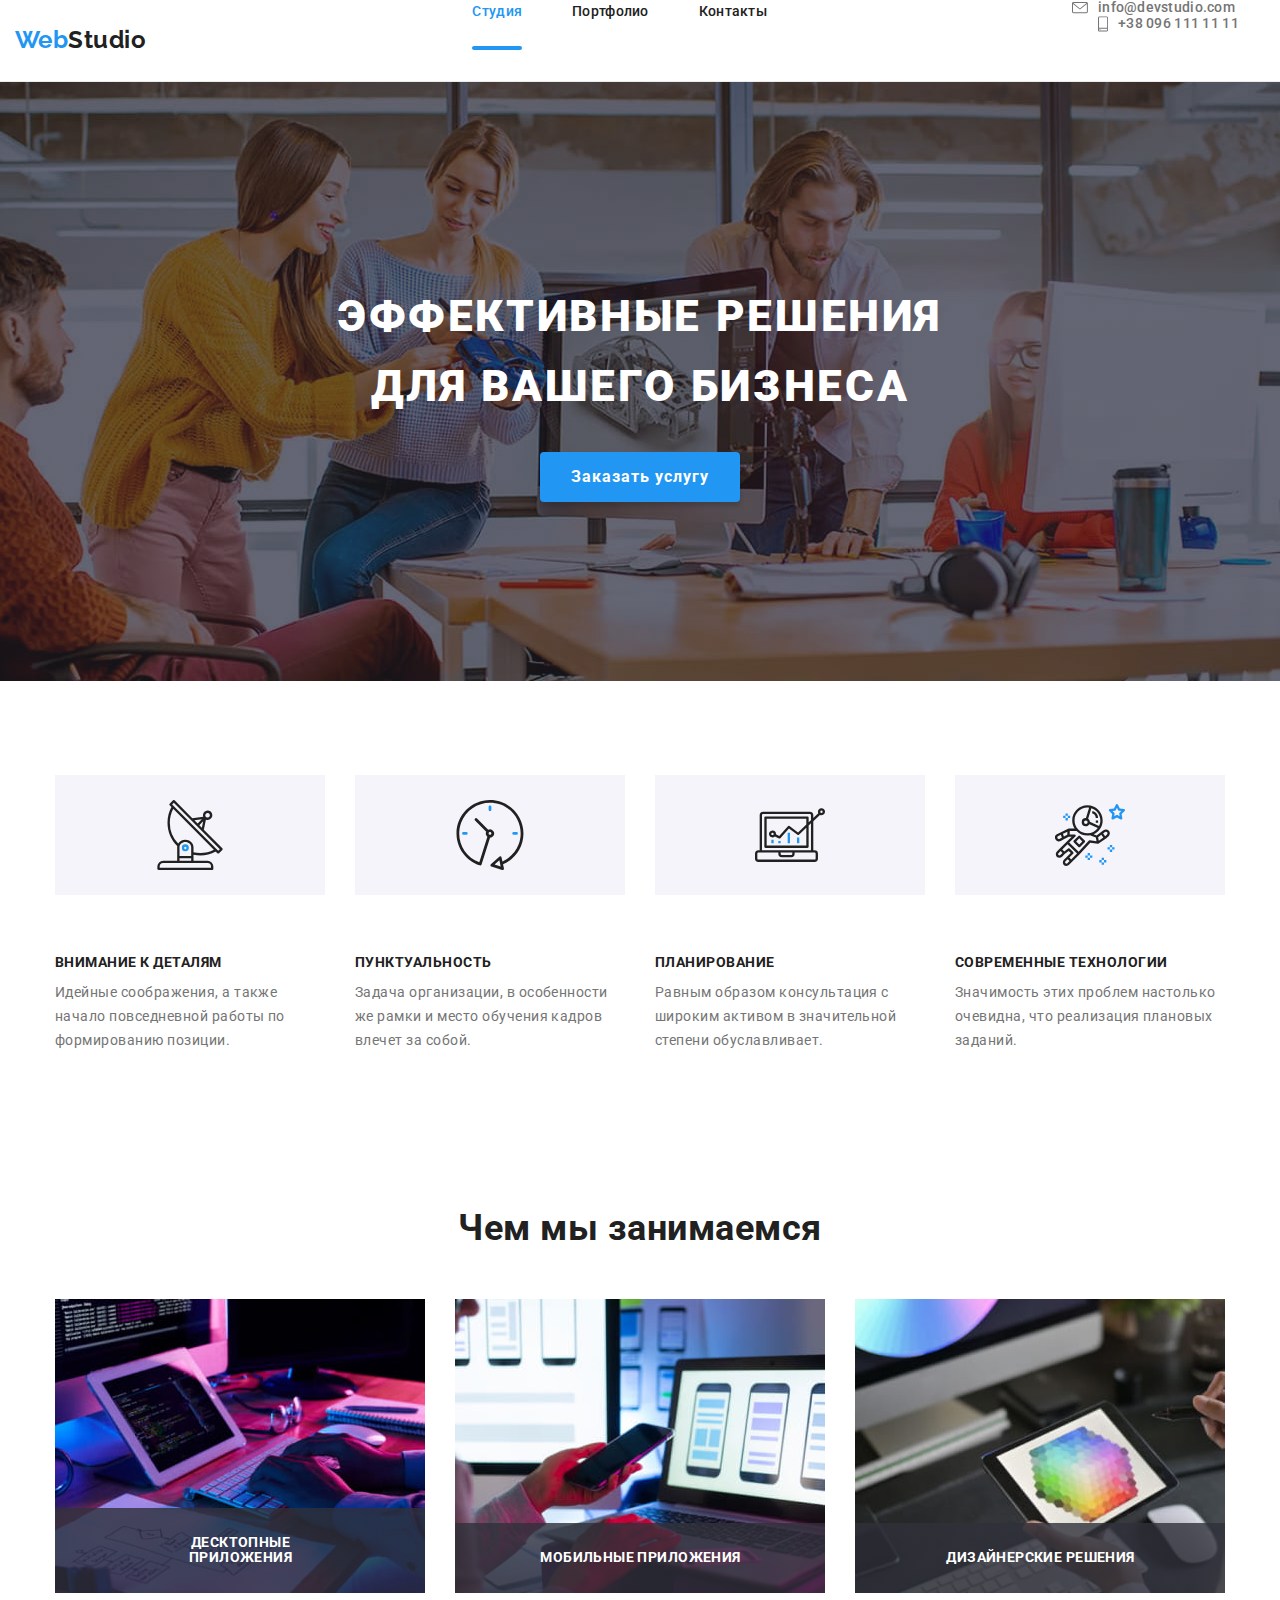
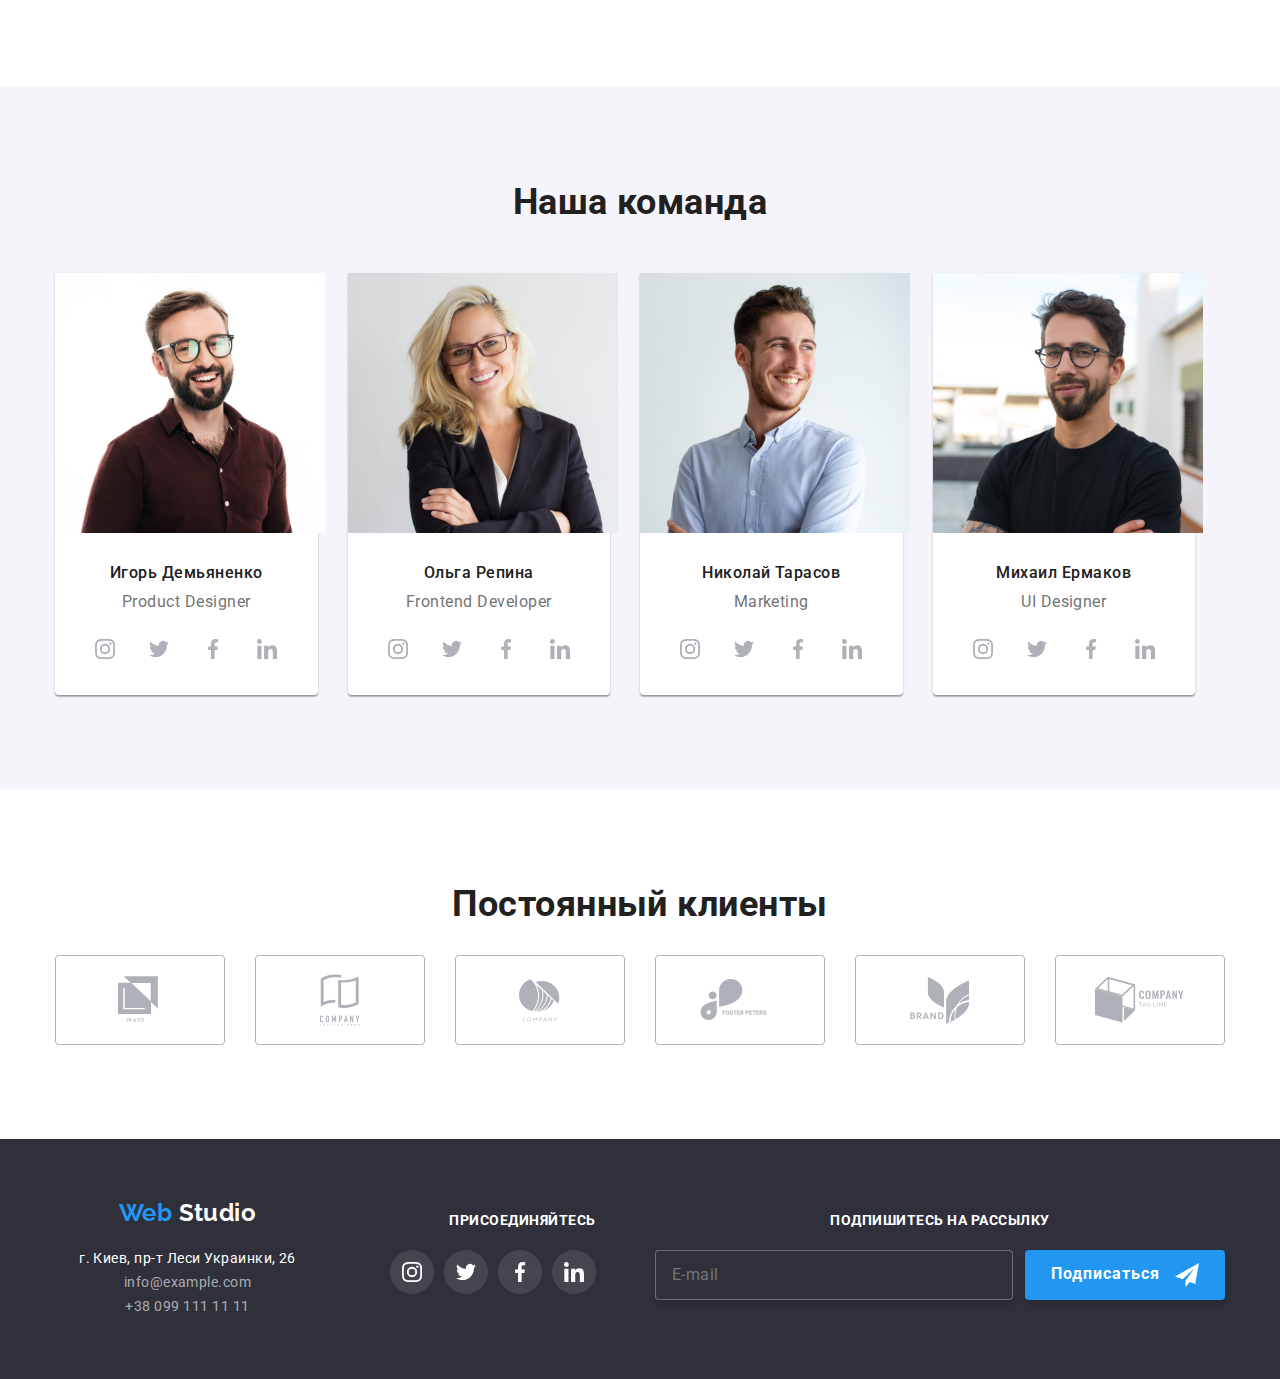
==== commit 343d991e: "таблетка хедер" ====
--- a/index.html
+++ b/index.html
@@ -36,17 +36,13 @@
 										<a href="mailto:info@devstudio.com" class="link">
 											<svg class="icon-envelope" height="12" width="16" aria-label="Электронная почта">
 												<use href="./images/sprite.svg#envelope"></use>
-											</svg>
-											info@devstudio.com
-										</a>
+											</svg>info@devstudio.com</a>
 									</li>
 									<li class="contacts-item tel">
 										<a href="tel:+380961111111" class="link">
 											<svg class="icon-phone" height="16" width="10" aria-label="Номер телефона">
 												<use href="./images/sprite.svg#smartphone"></use>
-											</svg>
-											+38 096 111 11 11
-										</a>
+											</svg>+38 096 111 11 11</a>
 									</li>
 								</ul>
 							</div>
--- a/css/main.min.css
+++ b/css/main.min.css
@@ -1,2 +1,2 @@
-@import url("https://fonts.googleapis.com/css2?family=Raleway:wght@700&family=Roboto:wght@400;500;700;900&display=swap");html{-webkit-box-sizing:border-box;box-sizing:border-box}*,*::before,*::after{-webkit-box-sizing:inherit;box-sizing:inherit}body{color:#212121;background-color:#fff;font-family:Roboto, sans-serif;letter-spacing:0.03em}body.modal-open{overflow:hidden}.list,.networks-list,.benefits-list,.duties-list,.team-list{padding:0;margin:0;list-style:none}a[href]{text-decoration:none}a[href]:hover,a[href]:focus{color:#2196f3;outline:none}img{display:block;width:100%;height:auto}.container,.footer-container{margin-left:auto;margin-right:auto;padding-left:15px;padding-right:15px;width:100%}@media screen and (min-width: 480px){.container,.footer-container{width:480px}}@media screen and (min-width: 754px){.container,.footer-container{width:768px}}@media screen and (min-width: 1200px){.container,.footer-container{width:1200px}}.section,.benefits,.duties,.team{width:100%;padding-top:60px}@media screen and (min-width: 1200px){.section,.benefits,.duties,.team{padding-top:94px}}.section-title{margin-top:0;margin-bottom:30px;color:#212121;font-weight:bold;font-size:28px;line-height:1.17;text-align:center}@media screen and (min-width: 1200px){.section-title{margin-bottom:50px;font-size:36px}}html{line-height:1.15;-webkit-text-size-adjust:100%}body{margin:0}main{display:block}h1{font-size:2em;margin:0.67em 0}hr{-webkit-box-sizing:content-box;box-sizing:content-box;height:0;overflow:visible}pre{font-family:monospace, monospace;font-size:1em}a{background-color:transparent}abbr[title]{border-bottom:none;text-decoration:underline;-webkit-text-decoration:underline dotted;text-decoration:underline dotted}b,strong{font-weight:bolder}code,kbd,samp{font-family:monospace, monospace;font-size:1em}small{font-size:80%}sub,sup{font-size:75%;line-height:0;position:relative;vertical-align:baseline}sub{bottom:-0.25em}sup{top:-0.5em}img{border-style:none}button,input,optgroup,select,textarea{font-family:inherit;font-size:100%;line-height:1.15;margin:0}button,input{overflow:visible}button,select{text-transform:none}button,[type="button"],[type="reset"],[type="submit"]{-webkit-appearance:button}button::-moz-focus-inner,[type="button"]::-moz-focus-inner,[type="reset"]::-moz-focus-inner,[type="submit"]::-moz-focus-inner{border-style:none;padding:0}button:-moz-focusring,[type="button"]:-moz-focusring,[type="reset"]:-moz-focusring,[type="submit"]:-moz-focusring{outline:1px dotted ButtonText}fieldset{padding:0.35em 0.75em 0.625em}legend{-webkit-box-sizing:border-box;box-sizing:border-box;color:inherit;display:table;max-width:100%;padding:0;white-space:normal}progress{vertical-align:baseline}textarea{overflow:auto}[type="checkbox"],[type="radio"]{-webkit-box-sizing:border-box;box-sizing:border-box;padding:0}[type="number"]::-webkit-inner-spin-button,[type="number"]::-webkit-outer-spin-button{height:auto}[type="search"]{-webkit-appearance:textfield;outline-offset:-2px}[type="search"]::-webkit-search-decoration{-webkit-appearance:none}::-webkit-file-upload-button{-webkit-appearance:button;font:inherit}details{display:block}summary{display:list-item}template{display:none}[hidden]{display:none}.visually-hidden{position:absolute;overflow:hidden;clip:rect(0 0 0 0);height:1px;width:1px;margin:-1px;padding:0;border:0}.button,.modal .banner-button{color:#fff;background-color:#2196f3;font-family:Roboto, sans-serif;line-height:1.9;text-align:center;letter-spacing:0.06em;min-width:200px;height:50px;-webkit-box-shadow:0px 4px 4px rgba(0,0,0,0.15);box-shadow:0px 4px 4px rgba(0,0,0,0.15);border-radius:4px;outline:none;cursor:pointer;display:inline-block;-webkit-box-align:center;-ms-flex-align:center;align-items:center;-webkit-box-pack:center;-ms-flex-pack:center;justify-content:center;font-size:16px;font-weight:400;border:1px solid rgba(0,0,0,0)}.button:focus,.modal .banner-button:focus{outline:none}.logo{color:#212121;font-family:Raleway, sans-serif;line-height:1.17;text-decoration:none;font-size:24px;font-weight:700}@media screen and (max-width: 767px){.logo.padding{padding-top:16px;padding-bottom:16px}}@media screen and (min-width: 768px) and (max-width: 1199px){.logo.padding{padding-top:26px;padding-bottom:26px}}@media screen and (min-width: 1200px){.logo.padding{padding-top:24px;padding-bottom:25px;font-size:26px;font-weight:700;line-height:1.19}}.logo-accent{color:#2196f3}.logo-accent-footer{color:#fff}.button-footer-link{text-decoration:none;color:#fff;font-weight:bold;text-align:center;line-height:1.9;letter-spacing:0.06em}.button-twitter{margin-left:10px;vertical-align:middle}.button>a:hover,.modal .banner-button>a:hover{color:#fff}.modal .banner-button{-webkit-transition:250ms cubic-bezier(0.4, 0, 0.2, 1);transition:250ms cubic-bezier(0.4, 0, 0.2, 1);display:-webkit-box;display:-ms-flexbox;display:flex;-webkit-box-align:center;-ms-flex-align:center;align-items:center;-webkit-box-pack:center;-ms-flex-pack:center;justify-content:center;margin-right:auto;margin-left:auto}.modal .banner-button.button:focus,.modal .banner-button:focus,.modal .banner-button.button:hover,.modal .banner-button:hover{background-color:#188ce8}.backdrop{position:fixed;top:0;left:0;-webkit-transition:opacity 250ms cubic-bezier(0.4, 0, 0.2, 1);transition:opacity 250ms cubic-bezier(0.4, 0, 0.2, 1);width:100%;height:100%;display:block;background-color:rgba(0,0,0,0.2);opacity:1;z-index:2;overflow-y:scroll}.backdrop.is-hidden{-webkit-transition:opacity 250ms cubic-bezier(0.4, 0, 0.2, 1);transition:opacity 250ms cubic-bezier(0.4, 0, 0.2, 1);opacity:0;pointer-events:none}.backdrop.is-hidden .modal{-webkit-transform:translate(-50%, -50%) scale(1.2);transform:translate(-50%, -50%) scale(1.2)}.modal{max-width:100%;padding:40px;margin:15px;position:absolute;top:50%;left:50%;-webkit-transform:translate(-50%, -50%) scale(1);transform:translate(-50%, -50%) scale(1);background-color:#fff;-webkit-box-shadow:0px 1px 3px rgba(0,0,0,0.12),0px 1px 1px rgba(0,0,0,0.14),0px 2px 1px rgba(0,0,0,0.2);box-shadow:0px 1px 3px rgba(0,0,0,0.12),0px 1px 1px rgba(0,0,0,0.14),0px 2px 1px rgba(0,0,0,0.2);border-radius:4px}@media screen and (max-width: 479px){.modal{max-width:450px}}@media screen and (min-width: 1200px){.modal{width:528px}}@media screen and (min-width: 480px) and (max-width: 1199px){.modal{width:450px}}.modal-close{position:absolute;top:8px;right:8px;border:1px solid rgba(0,0,0,0.1);width:30px;height:30px;border-radius:50%;background:#fff;fill:currentColor;cursor:pointer}.modal-close-button{position:absolute;top:8px;right:8px;-webkit-transition:fill 250ms cubic-bezier(0.4, 0, 0.2, 1);transition:fill 250ms cubic-bezier(0.4, 0, 0.2, 1);fill:currentColor}.modal-close:hover .modal-close-button{fill:#2196f3}.modal-close:focus .modal-close-button{fill:#2196f3}.modal-close:focus{outline:none}.modal-input{border:1px solid rgba(33,33,33,0.2);-webkit-transition:border 250ms cubic-bezier(0.4, 0, 0.2, 1);transition:border 250ms cubic-bezier(0.4, 0, 0.2, 1);display:block;margin:0;width:100%;height:40px;padding-left:42px;border-radius:4px;outline:none}.modal-input:focus ~ .modal-icon,.modal-input.modal-input:focus{fill:#2196f3;border-color:#2196f3;overflow:visible;outline:none}.modal-label{position:absolute;top:-4px;left:0;font-size:12px;font-weight:inherit;-webkit-transform:translateY(-100%);transform:translateY(-100%);line-height:14px;letter-spacing:0.01em;color:#757575}.modal-icon{position:absolute;top:50%;left:14px;-webkit-transition:fill 250ms cubic-bezier(0.4, 0, 0.2, 1);transition:fill 250ms cubic-bezier(0.4, 0, 0.2, 1);-webkit-transform:translateY(-50%);transform:translateY(-50%);display:inline-block;fill:#212121}.form{max-width:448px;margin:15px}@media screen and (max-width: 479px){.form{max-width:609px;width:100%;height:100%}}@media screen and (min-width: 480px){.form{max-width:450px;max-height:609px;margin:0px;width:100%}}@media screen and (min-width: 1200px){.form{width:100%;max-width:528px;max-height:581px}}.form>b{font-size:20px;font-weight:bold;margin-top:0px;margin-bottom:30px;display:block;line-height:1.5;text-align:center;letter-spacing:0.03em}@media screen and (min-width: 1200px){.form>b{line-height:23px}}.form-field{display:block;position:relative;margin-top:0px;margin-top:28px}.form-field>textarea{height:120px;resize:none;padding:12px 16px}.form-field>textarea::-webkit-input-placeholder{font-size:14px;font-weight:inherit;line-height:1.1;letter-spacing:0.01em;color:rgba(117,117,117,0.5)}.form-field>textarea:-ms-input-placeholder{font-size:14px;font-weight:inherit;line-height:1.1;letter-spacing:0.01em;color:rgba(117,117,117,0.5)}.form-field>textarea::-ms-input-placeholder{font-size:14px;font-weight:inherit;line-height:1.1;letter-spacing:0.01em;color:rgba(117,117,117,0.5)}.form-field>textarea::placeholder{font-size:14px;font-weight:inherit;line-height:1.1;letter-spacing:0.01em;color:rgba(117,117,117,0.5)}.checkbox{position:absolute;overflow:hidden;clip:rect(0 0 0 0);height:1px;width:1px;margin:-1px;padding:0;border:0}.checkbox-field{display:-webkit-box;display:-ms-flexbox;display:flex;-webkit-box-align:center;-ms-flex-align:center;align-items:center;-webkit-box-pack:center;-ms-flex-pack:center;justify-content:center;margin-top:0;margin-top:20px}.checkbox-icon{-webkit-transition:250ms cubic-bezier(0.4, 0, 0.2, 1);transition:250ms cubic-bezier(0.4, 0, 0.2, 1);-webkit-transition:border 250ms cubic-bezier(0.4, 0, 0.2, 1);transition:border 250ms cubic-bezier(0.4, 0, 0.2, 1);display:inline-block;width:16px;height:15px;margin-left:12px;margin-right:8px;border:2px solid #212121;border-radius:2px;background-size:contain;background-origin:border-box;fill:transparent}.checkbox:checked+.checkbox-icon{-webkit-transition:250ms cubic-bezier(0.4, 0, 0.2, 1);transition:250ms cubic-bezier(0.4, 0, 0.2, 1);border:none;background-color:#2196f3;fill:#fff}.checkbox-label{font-size:14px;font-weight:400;line-height:1.7;letter-spacing:0.03em;color:#757575}.checkbox-label.underlined{color:#2196f3;text-decoration:underline}.footer-email{margin-top:12px;margin-right:0px;margin-left:0px;width:100%}@media screen and (max-width: 1199px){.footer-email{margin-top:60px}}@media screen and (min-width: 1200px){.footer-email{width:570px}}.footer-input{display:block;-webkit-box-align:center;-ms-flex-align:center;align-items:center;-webkit-box-pack:center;-ms-flex-pack:center;justify-content:center;font-size:16px;font-weight:400;border:1px solid rgba(255,255,255,0.3);height:50px;width:100%;padding-top:15px;padding-left:16px;padding-bottom:15px;margin:0;outline:none;-webkit-box-shadow:0px 4px 4px rgba(0,0,0,0.15);box-shadow:0px 4px 4px rgba(0,0,0,0.15);border-radius:4px;line-height:1.3;letter-spacing:0.03em;color:rgba(255,255,255,0.6);background:#2f303a}@media screen and (min-width: 1200px){.footer-input{width:358px;display:-webkit-box;display:-ms-flexbox;display:flex;-webkit-box-align:center;-ms-flex-align:center;align-items:center;-webkit-box-pack:center;-ms-flex-pack:center;justify-content:center}}@media screen and (min-width: 480px) and (max-width: 1199px){.footer-input{width:450px;display:-webkit-box;display:-ms-flexbox;display:flex;-webkit-box-align:center;-ms-flex-align:center;align-items:center;-webkit-box-pack:center;-ms-flex-pack:center;justify-content:center;margin:auto}}.email-item{width:100%}@media screen and (min-width: 1200px){.email-item{-webkit-box-pack:justify;-ms-flex-pack:justify;justify-content:space-between;display:-webkit-box;display:-ms-flexbox;display:flex}}.email-item .button,.email-item .modal .banner-button,.modal .email-item .banner-button{display:-webkit-box;display:-ms-flexbox;display:flex;-webkit-box-align:center;-ms-flex-align:center;align-items:center;-webkit-box-pack:center;-ms-flex-pack:center;justify-content:center;-webkit-transition:250ms cubic-bezier(0.4, 0, 0.2, 1);transition:250ms cubic-bezier(0.4, 0, 0.2, 1);width:200px;height:50px;fill:#fff}@media screen and (max-width: 1199px){.email-item .button,.email-item .modal .banner-button,.modal .email-item .banner-button{margin-top:20px;margin-right:auto;margin-left:auto}}@media screen and (min-width: 1200px){.email-item .button,.email-item .modal .banner-button,.modal .email-item .banner-button{margin-left:12px}}.email-list{margin-top:20px}@media screen and (max-width: 753px){.email-list{display:-webkit-box;display:-ms-flexbox;display:flex;-webkit-box-align:center;-ms-flex-align:center;align-items:center;-webkit-box-pack:center;-ms-flex-pack:center;justify-content:center;-webkit-box-orient:vertical;-webkit-box-direction:normal;-ms-flex-direction:column;flex-direction:column}}.page-header{width:100%;max-height:60px;background-color:#fff;border-bottom:1px solid #ececec;z-index:1}.page-header .container,.page-header .footer-container{width:100%;margin:0}@media screen and (min-width: 768px){.page-header{height:81px}}.head-container{display:-webkit-inline-box;display:-ms-inline-flexbox;display:inline-flex;-webkit-box-align:center;-ms-flex-align:center;align-items:center;-webkit-box-pack:center;-ms-flex-pack:center;justify-content:center;-webkit-box-pack:justify;-ms-flex-pack:justify;justify-content:space-between;max-height:60px}@media screen and (max-width: 768px){.head-navi{margin-bottom:60px}}@media screen and (min-width: 768px) and (max-width: 1199px){.head-navi{display:-webkit-box;display:-ms-flexbox;display:flex;margin-top:32px;margin-bottom:32px}}@media screen and (min-width: 768px){.head-links{display:-webkit-box;display:-ms-flexbox;display:flex}}.head-contacts{display:-webkit-box;display:-ms-flexbox;display:flex;color:#212121}@media screen and (max-width: 767px){.head-contacts{-webkit-box-orient:vertical;-webkit-box-direction:normal;-ms-flex-direction:column;flex-direction:column;-webkit-box-pack:center;-ms-flex-pack:center;justify-content:center}}@media screen and (min-width: 768px) and (max-width: 1199px){.head-contacts{margin-top:21px;margin-left:84px;-webkit-box-orient:vertical;-webkit-box-direction:normal;-ms-flex-direction:column;flex-direction:column;-ms-flex-line-pack:start;align-content:flex-start}}@media screen and (min-width: 1200px){.head-contacts{margin-left:305px}}.head-contacts .link{font-size:14px;font-weight:500;-webkit-transition:250ms cubic-bezier(0.4, 0, 0.2, 1);transition:250ms cubic-bezier(0.4, 0, 0.2, 1);padding-top:32px;padding-bottom:32px;color:#757575;fill:currentColor;text-decoration:none;line-height:1.14;letter-spacing:0.02em}.head-contacts .link:focus{color:#2196f3}.head-contacts .link:hover{color:#2196f3}@media screen and (min-width: 1200px){.head-contacts .link{display:-webkit-box;display:-ms-flexbox;display:flex;-webkit-box-align:center;-ms-flex-align:center;align-items:center;-webkit-box-pack:center;-ms-flex-pack:center;justify-content:center}}.page{text-align:center}@media screen and (min-width: 768px){.page{display:-webkit-box;display:-ms-flexbox;display:flex}}@media screen and (min-width: 1200px){.page{margin-left:85px}}.page-item:hover{color:#2196f3}.page-item:focus{color:#2196f3}.page-item:last-child{margin:0}@media screen and (min-width: 768px){.page-item{margin-right:50px}}@media screen and (min-width: 1200px){.page-item{margin-right:50px}}.page .link{padding-top:32px;padding-bottom:32px;font-family:Roboto, sans-serif;color:#212121;line-height:1.2;letter-spacing:0.02em;font-size:14px;font-weight:500;-webkit-transition:250ms cubic-bezier(0.4, 0, 0.2, 1);transition:250ms cubic-bezier(0.4, 0, 0.2, 1)}@media screen and (max-width: 768px){.page-item:not(:last-child){margin-bottom:40px}}.link.current{color:#2196f3;position:relative}.link.current::after{content:" ";display:block;width:100%;height:4px;border-radius:2px;background-color:#2196f3}@media screen and (max-width: 767px){.link.current::after{position:absolute;bottom:24px;left:0}}@media screen and (min-width: 768px){.link.current::after{position:absolute;bottom:-1px;left:0}}.contacts-item .link{-webkit-transition:250ms cubic-bezier(0.4, 0, 0.2, 1);transition:250ms cubic-bezier(0.4, 0, 0.2, 1)}.contacts-item .link:focus{fill:#2196f3;color:#2196f3;background-color:#fff}.contacts-item .link:hover{fill:#2196f3;color:#2196f3;background-color:#fff}@media screen and (max-width: 767px){.contacts-item:not(:last-child){margin-bottom:16px}}@media screen and (min-width: 1200px){.contacts-item:not(:last-child){margin-right:30px}}.icon-envelope{background-size:15px 10px;margin-right:10px}.icon-phone{margin-right:10px}.menu-button{outline:none;display:-webkit-inline-box;display:-ms-inline-flexbox;display:inline-flex;margin-top:10px;padding:0;border:none;height:40px;width:40px;fill:black;background-color:transparent}.menu-button .icon-menu{display:block}.menu-button .icon-cross{display:none}.menu-button.is-open .icon-menu{display:none}.menu-button.is-open .icon-cross{display:block}.menu-button:hover,.menu-button:focus{fill:#2196f3}@media screen and (min-width: 768px){.menu-button{display:none}}.menu-container{width:100%;padding:60px, 15px;font-size:18px;font-weight:500;background-color:#fff;text-align:center}@media screen and (max-width: 767px){.menu-container{border-top:1px solid #ececec;position:absolute;top:100%;left:0;display:none}.menu-container.is-open{display:block}}.menu{text-align:center}@media screen and (max-width: 767px){.menu{padding:60px}}@media screen and (min-width: 768px){.menu{display:-webkit-box;display:-ms-flexbox;display:flex;-webkit-box-flex:1;-ms-flex-positive:1;flex-grow:1;-webkit-box-pack:justify;-ms-flex-pack:justify;justify-content:space-between}}.page-header{position:relative}.footer{padding-top:60px;padding-bottom:60px;background-color:#2f303a;width:100%;text-align:center}.footer-container{display:block}@media screen and (min-width: 1200px){.footer-container{display:-webkit-box;display:-ms-flexbox;display:flex;-webkit-box-pack:justify;-ms-flex-pack:justify;justify-content:space-between}}@media screen and (min-width: 768px) and (max-width: 1199px){.footer-container{display:-webkit-box;display:-ms-flexbox;display:flex;-ms-flex-wrap:wrap;flex-wrap:wrap;-webkit-box-pack:justify;-ms-flex-pack:justify;justify-content:space-between}}@media screen and (min-width: 1200px){.footer-navi{margin-right:70px;width:270px}}@media screen and (min-width: 1200px) and (min-width: 768px) and (max-width: 1199px){.footer-navi{margin-left:76px;max-width:232px}}.footer-title{font-size:14px;font-weight:bold;color:#fff;line-height:1.14;text-transform:uppercase}.footer-icon{fill:white-text-color}.address{font-size:14px;font-weight:400;margin-top:20px;margin-bottom:9px;color:#fff;line-height:1.71;font-style:normal;text-decoration:none}.address-text{font-size:14px;font-weight:400;color:rgba(255,255,255,0.6);line-height:1.71;text-decoration:none;font-style:normal}.address-list{margin-top:20px}.address-list>span:not(:last-child){margin-bottom:9px}@media screen and (min-width: 1200px){.address-list{margin-top:20px}}.networks{margin-top:60px}@media screen and (min-width: 1200px){.networks{width:270px;margin-top:12px}}.networks-list{display:-webkit-box;display:-ms-flexbox;display:flex}@media screen and (max-width: 753px){.networks-list{-webkit-box-pack:center;-ms-flex-pack:center;justify-content:center}}.networks-item:not(:last-child){margin-right:10px}@media screen and (min-width: 768px) and (max-width: 1199px){.networks{margin-right:89px;margin-top:0;max-width:206px}}.networks-item .link{display:-webkit-inline-box;display:-ms-inline-flexbox;display:inline-flex;-webkit-box-align:center;-ms-flex-align:center;align-items:center;-webkit-box-pack:center;-ms-flex-pack:center;justify-content:center;-webkit-transition:250ms cubic-bezier(0.4, 0, 0.2, 1);transition:250ms cubic-bezier(0.4, 0, 0.2, 1);margin-top:20px;width:44px;height:44px;background-color:rgba(255,255,255,0.1);background-position:center;border-radius:50%;fill:#fff;cursor:pointer}.networks-item .link:focus{background-color:#2196f3}.networks-item .link:hover{background-color:#2196f3}.banner{text-align:center;background-image:-webkit-gradient(linear, left top, right top, from(rgba(47,48,58,0.4)), to(rgba(47,48,58,0.4))),url(../images/banner.jpg);background-image:linear-gradient(to right, rgba(47,48,58,0.4), rgba(47,48,58,0.4)),url(../images/banner.jpg);background-size:cover;background-position:center;height:400px;max-width:1600px;padding-top:118px;padding-bottom:118px;margin-left:auto;margin-right:auto}@media screen and (min-width: 1200px){.banner{height:600px;padding-top:200px;padding-bottom:200px}}.banner-title{font-size:26px;font-weight:900;margin-top:0;margin-bottom:0;color:#fff;line-height:1.36;letter-spacing:0.06em;text-transform:uppercase}@media screen and (min-width: 768px) and (max-width: 1199px){.banner-title{font-size:26px;font-weight:900}}@media screen and (min-width: 1200px){.banner-title{font-size:44px;font-weight:900;line-height:1.6}}.banner-button{margin-top:30px;font-weight:bold}.benefits .container,.benefits .footer-container{padding-bottom:60px}.benefits-list{width:100%;margin-top:0px;margin-bottom:0px}@media screen and (min-width: 768px) and (max-width: 1199px){.benefits-list{margin:-15px;display:-webkit-box;display:-ms-flexbox;display:flex;-ms-flex-wrap:wrap;flex-wrap:wrap}}@media screen and (min-width: 1200px){.benefits-list{display:-webkit-box;display:-ms-flexbox;display:flex;margin:-15px}}.benefits-list .header{font-size:14px;font-weight:bold;margin-top:30px;margin-bottom:10px;color:#212121;line-height:1.14;text-transform:uppercase}@media screen and (max-width: 767px){.benefits-list .header{text-align:center}}.benefits-list .text{font-size:14px;font-weight:400;margin-top:0;margin-bottom:0;color:#757575;line-height:1.71}.benefits-item{max-width:450px;margin-bottom:30px}@media screen and (min-width: 768px) and (max-width: 1199px){.benefits-item{margin:15px;width:calc(50% - 30px)}}@media screen and (min-width: 1200px){.benefits-item{min-width:270px;margin:15px}}.benefits-bg{display:-webkit-inline-box;display:-ms-inline-flexbox;display:inline-flex;-webkit-box-align:center;-ms-flex-align:center;align-items:center;-webkit-box-pack:center;-ms-flex-pack:center;justify-content:center;margin-bottom:30px;height:120px;background-color:#f5f4fa;width:100%}@media screen and (max-width: 767px){.benefits-bg{max-width:450px}}@media screen and (min-width: 1200px){.benefits-bg{width:270px;display:-webkit-inline-box;display:-ms-inline-flexbox;display:inline-flex}}.duties .container,.duties .footer-container{padding-bottom:94px}.duties-list{display:-webkit-box;display:-ms-flexbox;display:flex;margin-top:30px}.duties-item{position:relative}.duties-item+.duties-item{margin-left:30px;width:370px}.duties-text{position:absolute;bottom:0px;left:0px;font-size:14px;font-weight:700;right:0px;font-family:Roboto, sans-serif;line-height:1.1;text-align:center;letter-spacing:0.03em;text-transform:uppercase;color:#fff;background-image:-webkit-gradient(linear, left top, right top, from(rgba(47,48,58,0.8)), to(rgba(47,48,58,0.8)));background-image:linear-gradient(to right, rgba(47,48,58,0.8), rgba(47,48,58,0.8));padding:27px 82px 27px 83px;margin:0px}@media screen and (max-width: 1199px){.duties{display:none}}.team{background-color:#f5f4fa;width:100%;text-align:center}.team.section,.team{padding-bottom:60px}@media screen and (min-width: 1200px){.team.section,.team{padding-bottom:94px}}.team-list{width:100%;margin:-15px}@media screen and (min-width: 768px) and (max-width: 1199px){.team-list{display:-webkit-box;display:-ms-flexbox;display:flex;-ms-flex-wrap:wrap;flex-wrap:wrap}}@media screen and (min-width: 1200px){.team-list{display:-webkit-box;display:-ms-flexbox;display:flex}}.team-list .header{font-size:16px;font-weight:500;margin-top:30px;margin-bottom:10px;color:#212121;line-height:1.19;text-align:center}.team-list .text{font-size:16px;font-weight:400;margin:0;color:#757575;line-height:1.19;text-align:center}.team-member{width:100%;margin:15px;-webkit-box-shadow:0px 2px 1px rgba(0,0,0,0.2),0px 1px 1px rgba(0,0,0,0.14),0px 1px 3px rgba(0,0,0,0.12);box-shadow:0px 2px 1px rgba(0,0,0,0.2),0px 1px 1px rgba(0,0,0,0.14),0px 1px 3px rgba(0,0,0,0.12);border-radius:0px 0px 4px 4px;background-color:#fff}@media screen and (min-width: 768px) and (max-width: 1199px){.team-member{width:calc(50% - 30px)}}@media screen and (min-width: 1200px){.team-member{max-width:calc(25% - 30px)}}.team-member>img{width:100%;height:auto}@media screen and (min-width: 768px) and (max-width: 1199px){.team-member>img{width:354px}}@media screen and (min-width: 1200px){.team-member>img{width:270px}}.team-networks{display:-webkit-box;display:-ms-flexbox;display:flex;-webkit-box-align:center;-ms-flex-align:center;align-items:center;-webkit-box-pack:center;-ms-flex-pack:center;justify-content:center}.team-networks-item:not(:last-child){margin-right:10px}.team-networks-item .link{display:-webkit-box;display:-ms-flexbox;display:flex;-webkit-box-align:center;-ms-flex-align:center;align-items:center;-webkit-box-pack:center;-ms-flex-pack:center;justify-content:center;-webkit-transition:250ms cubic-bezier(0.4, 0, 0.2, 1);transition:250ms cubic-bezier(0.4, 0, 0.2, 1);margin-top:16px;height:44px;width:44px;background-color:#fff;border-radius:50%;background-position:center;fill:#afb1b8;margin-bottom:24px}.team-networks-item .link:focus,.team-networks-item .link:hover{background-color:#2196f3;fill:#fff}.clients{padding-bottom:60px}.clients .section-title{margin-bottom:30px}.clients-list{display:-webkit-box;display:-ms-flexbox;display:flex;margin:-15px}@media screen and (max-width: 1199px){.clients-list{-ms-flex-wrap:wrap;flex-wrap:wrap}}@media screen and (min-width: 1200px){.clients{padding-bottom:94px}}.clients-item{margin:15px}.clients-item .link{border:1px solid #afb1b8;display:-webkit-box;display:-ms-flexbox;display:flex;-webkit-box-align:center;-ms-flex-align:center;align-items:center;-webkit-box-pack:center;-ms-flex-pack:center;justify-content:center;-webkit-transition:250ms cubic-bezier(0.4, 0, 0.2, 1);transition:250ms cubic-bezier(0.4, 0, 0.2, 1);height:90px;border-radius:4px;background-color:#fff;fill:#afb1b8}.clients-item .link:focus,.clients-item .link:hover{border:1px solid #2196f3;fill:#2196f3}@media screen and (max-width: 767px){.clients-item{min-width:calc(50% - 30px)}}@media screen and (min-width: 768px) and (max-width: 1199px){.clients-item{min-width:calc((100% - 90px) / 3)}}@media screen and (min-width: 1200px){.clients-item{min-width:calc((100% - 180px) / 6)}}
+@import url("https://fonts.googleapis.com/css2?family=Raleway:wght@700&family=Roboto:wght@400;500;700;900&display=swap");html{-webkit-box-sizing:border-box;box-sizing:border-box}*,*::before,*::after{-webkit-box-sizing:inherit;box-sizing:inherit}body{color:#212121;background-color:#fff;font-family:Roboto, sans-serif;letter-spacing:0.03em}body.modal-open{overflow:hidden}.list,.networks-list,.benefits-list,.duties-list,.team-list{padding:0;margin:0;list-style:none}a[href]{text-decoration:none}a[href]:hover,a[href]:focus{color:#2196f3;outline:none}img{display:block;width:100%;height:auto}.container,.footer-container{margin-left:auto;margin-right:auto;padding-left:15px;padding-right:15px;width:100%}@media screen and (min-width: 480px){.container,.footer-container{width:480px}}@media screen and (min-width: 754px){.container,.footer-container{width:768px}}@media screen and (min-width: 1200px){.container,.footer-container{width:1200px}}.section,.benefits,.duties,.team{width:100%;padding-top:60px}@media screen and (min-width: 1200px){.section,.benefits,.duties,.team{padding-top:94px}}.section-title{margin-top:0;margin-bottom:30px;color:#212121;font-weight:bold;font-size:28px;line-height:1.17;text-align:center}@media screen and (min-width: 1200px){.section-title{margin-bottom:50px;font-size:36px}}html{line-height:1.15;-webkit-text-size-adjust:100%}body{margin:0}main{display:block}h1{font-size:2em;margin:0.67em 0}hr{-webkit-box-sizing:content-box;box-sizing:content-box;height:0;overflow:visible}pre{font-family:monospace, monospace;font-size:1em}a{background-color:transparent}abbr[title]{border-bottom:none;text-decoration:underline;-webkit-text-decoration:underline dotted;text-decoration:underline dotted}b,strong{font-weight:bolder}code,kbd,samp{font-family:monospace, monospace;font-size:1em}small{font-size:80%}sub,sup{font-size:75%;line-height:0;position:relative;vertical-align:baseline}sub{bottom:-0.25em}sup{top:-0.5em}img{border-style:none}button,input,optgroup,select,textarea{font-family:inherit;font-size:100%;line-height:1.15;margin:0}button,input{overflow:visible}button,select{text-transform:none}button,[type="button"],[type="reset"],[type="submit"]{-webkit-appearance:button}button::-moz-focus-inner,[type="button"]::-moz-focus-inner,[type="reset"]::-moz-focus-inner,[type="submit"]::-moz-focus-inner{border-style:none;padding:0}button:-moz-focusring,[type="button"]:-moz-focusring,[type="reset"]:-moz-focusring,[type="submit"]:-moz-focusring{outline:1px dotted ButtonText}fieldset{padding:0.35em 0.75em 0.625em}legend{-webkit-box-sizing:border-box;box-sizing:border-box;color:inherit;display:table;max-width:100%;padding:0;white-space:normal}progress{vertical-align:baseline}textarea{overflow:auto}[type="checkbox"],[type="radio"]{-webkit-box-sizing:border-box;box-sizing:border-box;padding:0}[type="number"]::-webkit-inner-spin-button,[type="number"]::-webkit-outer-spin-button{height:auto}[type="search"]{-webkit-appearance:textfield;outline-offset:-2px}[type="search"]::-webkit-search-decoration{-webkit-appearance:none}::-webkit-file-upload-button{-webkit-appearance:button;font:inherit}details{display:block}summary{display:list-item}template{display:none}[hidden]{display:none}.visually-hidden{position:absolute;overflow:hidden;clip:rect(0 0 0 0);height:1px;width:1px;margin:-1px;padding:0;border:0}.button,.modal .banner-button{color:#fff;background-color:#2196f3;font-family:Roboto, sans-serif;line-height:1.9;text-align:center;letter-spacing:0.06em;min-width:200px;height:50px;-webkit-box-shadow:0px 4px 4px rgba(0,0,0,0.15);box-shadow:0px 4px 4px rgba(0,0,0,0.15);border-radius:4px;outline:none;cursor:pointer;display:inline-block;-webkit-box-align:center;-ms-flex-align:center;align-items:center;-webkit-box-pack:center;-ms-flex-pack:center;justify-content:center;font-size:16px;font-weight:400;border:1px solid rgba(0,0,0,0)}.button:focus,.modal .banner-button:focus{outline:none}.logo{color:#212121;font-family:Raleway, sans-serif;line-height:1.17;text-decoration:none;font-size:24px;font-weight:700}@media screen and (max-width: 767px){.logo.padding{padding-top:16px;padding-bottom:16px}}@media screen and (min-width: 768px) and (max-width: 1199px){.logo.padding{padding-top:26px;padding-bottom:26px}}@media screen and (min-width: 1200px){.logo.padding{padding-top:24px;padding-bottom:25px;font-size:26px;font-weight:700;line-height:1.19}}.logo-accent{color:#2196f3}.logo-accent-footer{color:#fff}.button-footer-link{text-decoration:none;color:#fff;font-weight:bold;text-align:center;line-height:1.9;letter-spacing:0.06em}.button-twitter{margin-left:10px;vertical-align:middle}.button>a:hover,.modal .banner-button>a:hover{color:#fff}.modal .banner-button{-webkit-transition:250ms cubic-bezier(0.4, 0, 0.2, 1);transition:250ms cubic-bezier(0.4, 0, 0.2, 1);display:-webkit-box;display:-ms-flexbox;display:flex;-webkit-box-align:center;-ms-flex-align:center;align-items:center;-webkit-box-pack:center;-ms-flex-pack:center;justify-content:center;margin-right:auto;margin-left:auto}.modal .banner-button.button:focus,.modal .banner-button:focus,.modal .banner-button.button:hover,.modal .banner-button:hover{background-color:#188ce8}.backdrop{position:fixed;top:0;left:0;-webkit-transition:opacity 250ms cubic-bezier(0.4, 0, 0.2, 1);transition:opacity 250ms cubic-bezier(0.4, 0, 0.2, 1);width:100%;height:100%;display:block;background-color:rgba(0,0,0,0.2);opacity:1;z-index:2;overflow-y:scroll}.backdrop.is-hidden{-webkit-transition:opacity 250ms cubic-bezier(0.4, 0, 0.2, 1);transition:opacity 250ms cubic-bezier(0.4, 0, 0.2, 1);opacity:0;pointer-events:none}.backdrop.is-hidden .modal{-webkit-transform:translate(-50%, -50%) scale(1.2);transform:translate(-50%, -50%) scale(1.2)}.modal{max-width:100%;padding:40px;margin:15px;position:absolute;top:50%;left:50%;-webkit-transform:translate(-50%, -50%) scale(1);transform:translate(-50%, -50%) scale(1);background-color:#fff;-webkit-box-shadow:0px 1px 3px rgba(0,0,0,0.12),0px 1px 1px rgba(0,0,0,0.14),0px 2px 1px rgba(0,0,0,0.2);box-shadow:0px 1px 3px rgba(0,0,0,0.12),0px 1px 1px rgba(0,0,0,0.14),0px 2px 1px rgba(0,0,0,0.2);border-radius:4px}@media screen and (max-width: 479px){.modal{max-width:450px}}@media screen and (min-width: 1200px){.modal{width:528px}}@media screen and (min-width: 480px) and (max-width: 1199px){.modal{width:450px}}.modal-close{position:absolute;top:8px;right:8px;border:1px solid rgba(0,0,0,0.1);width:30px;height:30px;border-radius:50%;background:#fff;fill:currentColor;cursor:pointer}.modal-close-button{position:absolute;top:8px;right:8px;-webkit-transition:fill 250ms cubic-bezier(0.4, 0, 0.2, 1);transition:fill 250ms cubic-bezier(0.4, 0, 0.2, 1);fill:currentColor}.modal-close:hover .modal-close-button{fill:#2196f3}.modal-close:focus .modal-close-button{fill:#2196f3}.modal-close:focus{outline:none}.modal-input{border:1px solid rgba(33,33,33,0.2);-webkit-transition:border 250ms cubic-bezier(0.4, 0, 0.2, 1);transition:border 250ms cubic-bezier(0.4, 0, 0.2, 1);display:block;margin:0;width:100%;height:40px;padding-left:42px;border-radius:4px;outline:none}.modal-input:focus ~ .modal-icon,.modal-input.modal-input:focus{fill:#2196f3;border-color:#2196f3;overflow:visible;outline:none}.modal-label{position:absolute;top:-4px;left:0;font-size:12px;font-weight:inherit;-webkit-transform:translateY(-100%);transform:translateY(-100%);line-height:14px;letter-spacing:0.01em;color:#757575}.modal-icon{position:absolute;top:50%;left:14px;-webkit-transition:fill 250ms cubic-bezier(0.4, 0, 0.2, 1);transition:fill 250ms cubic-bezier(0.4, 0, 0.2, 1);-webkit-transform:translateY(-50%);transform:translateY(-50%);display:inline-block;fill:#212121}.form{max-width:448px;margin:15px}@media screen and (max-width: 479px){.form{max-width:609px;width:100%;height:100%}}@media screen and (min-width: 480px){.form{max-width:450px;max-height:609px;margin:0px;width:100%}}@media screen and (min-width: 1200px){.form{width:100%;max-width:528px;max-height:581px}}.form>b{font-size:20px;font-weight:bold;margin-top:0px;margin-bottom:30px;display:block;line-height:1.5;text-align:center;letter-spacing:0.03em}@media screen and (min-width: 1200px){.form>b{line-height:23px}}.form-field{display:block;position:relative;margin-top:0px;margin-top:28px}.form-field>textarea{height:120px;resize:none;padding:12px 16px}.form-field>textarea::-webkit-input-placeholder{font-size:14px;font-weight:inherit;line-height:1.1;letter-spacing:0.01em;color:rgba(117,117,117,0.5)}.form-field>textarea:-ms-input-placeholder{font-size:14px;font-weight:inherit;line-height:1.1;letter-spacing:0.01em;color:rgba(117,117,117,0.5)}.form-field>textarea::-ms-input-placeholder{font-size:14px;font-weight:inherit;line-height:1.1;letter-spacing:0.01em;color:rgba(117,117,117,0.5)}.form-field>textarea::placeholder{font-size:14px;font-weight:inherit;line-height:1.1;letter-spacing:0.01em;color:rgba(117,117,117,0.5)}.checkbox{position:absolute;overflow:hidden;clip:rect(0 0 0 0);height:1px;width:1px;margin:-1px;padding:0;border:0}.checkbox-field{display:-webkit-box;display:-ms-flexbox;display:flex;-webkit-box-align:center;-ms-flex-align:center;align-items:center;-webkit-box-pack:center;-ms-flex-pack:center;justify-content:center;margin-top:0;margin-top:20px}.checkbox-icon{-webkit-transition:250ms cubic-bezier(0.4, 0, 0.2, 1);transition:250ms cubic-bezier(0.4, 0, 0.2, 1);-webkit-transition:border 250ms cubic-bezier(0.4, 0, 0.2, 1);transition:border 250ms cubic-bezier(0.4, 0, 0.2, 1);display:inline-block;width:16px;height:15px;margin-left:12px;margin-right:8px;border:2px solid #212121;border-radius:2px;background-size:contain;background-origin:border-box;fill:transparent}.checkbox:checked+.checkbox-icon{-webkit-transition:250ms cubic-bezier(0.4, 0, 0.2, 1);transition:250ms cubic-bezier(0.4, 0, 0.2, 1);border:none;background-color:#2196f3;fill:#fff}.checkbox-label{font-size:14px;font-weight:400;line-height:1.7;letter-spacing:0.03em;color:#757575}.checkbox-label.underlined{color:#2196f3;text-decoration:underline}.footer-email{margin-top:12px;margin-right:0px;margin-left:0px;width:100%}@media screen and (max-width: 1199px){.footer-email{margin-top:60px}}@media screen and (min-width: 1200px){.footer-email{width:570px}}.footer-input{display:block;-webkit-box-align:center;-ms-flex-align:center;align-items:center;-webkit-box-pack:center;-ms-flex-pack:center;justify-content:center;font-size:16px;font-weight:400;border:1px solid rgba(255,255,255,0.3);height:50px;width:100%;padding-top:15px;padding-left:16px;padding-bottom:15px;margin:0;outline:none;-webkit-box-shadow:0px 4px 4px rgba(0,0,0,0.15);box-shadow:0px 4px 4px rgba(0,0,0,0.15);border-radius:4px;line-height:1.3;letter-spacing:0.03em;color:rgba(255,255,255,0.6);background:#2f303a}@media screen and (min-width: 1200px){.footer-input{width:358px;display:-webkit-box;display:-ms-flexbox;display:flex;-webkit-box-align:center;-ms-flex-align:center;align-items:center;-webkit-box-pack:center;-ms-flex-pack:center;justify-content:center}}@media screen and (min-width: 480px) and (max-width: 1199px){.footer-input{width:450px;display:-webkit-box;display:-ms-flexbox;display:flex;-webkit-box-align:center;-ms-flex-align:center;align-items:center;-webkit-box-pack:center;-ms-flex-pack:center;justify-content:center;margin:auto}}.email-item{width:100%}@media screen and (min-width: 1200px){.email-item{-webkit-box-pack:justify;-ms-flex-pack:justify;justify-content:space-between;display:-webkit-box;display:-ms-flexbox;display:flex}}.email-item .button,.email-item .modal .banner-button,.modal .email-item .banner-button{display:-webkit-box;display:-ms-flexbox;display:flex;-webkit-box-align:center;-ms-flex-align:center;align-items:center;-webkit-box-pack:center;-ms-flex-pack:center;justify-content:center;-webkit-transition:250ms cubic-bezier(0.4, 0, 0.2, 1);transition:250ms cubic-bezier(0.4, 0, 0.2, 1);width:200px;height:50px;fill:#fff}@media screen and (max-width: 1199px){.email-item .button,.email-item .modal .banner-button,.modal .email-item .banner-button{margin-top:20px;margin-right:auto;margin-left:auto}}@media screen and (min-width: 1200px){.email-item .button,.email-item .modal .banner-button,.modal .email-item .banner-button{margin-left:12px}}.email-list{margin-top:20px}@media screen and (max-width: 753px){.email-list{display:-webkit-box;display:-ms-flexbox;display:flex;-webkit-box-align:center;-ms-flex-align:center;align-items:center;-webkit-box-pack:center;-ms-flex-pack:center;justify-content:center;-webkit-box-orient:vertical;-webkit-box-direction:normal;-ms-flex-direction:column;flex-direction:column}}.page-header{width:100%;max-height:60px;background-color:#fff;z-index:1}.page-header .container,.page-header .footer-container{width:100%;margin:0}@media screen and (min-width: 768px){.page-header{min-height:81px}}.head-container{display:-webkit-inline-box;display:-ms-inline-flexbox;display:inline-flex;-webkit-box-pack:justify;-ms-flex-pack:justify;justify-content:space-between}@media screen and (max-width: 768px){.head-navi{margin-bottom:60px}}@media screen and (min-width: 768px) and (max-width: 1199px){.head-navi{display:-webkit-box;display:-ms-flexbox;display:flex;margin-top:32px;margin-bottom:32px}}@media screen and (min-width: 768px){.head-links{display:-webkit-box;display:-ms-flexbox;display:flex;height:81px}}@media screen and (max-width: 767px){.head-container{width:60px}}@media screen and (min-width: 768px){.head-container{width:80px;border-bottom:1px solid #ececec}}.head-contacts{color:#212121}@media screen and (max-width: 767px){.head-contacts{-webkit-box-orient:vertical;-webkit-box-direction:normal;-ms-flex-direction:column;flex-direction:column;-webkit-box-pack:center;-ms-flex-pack:center;justify-content:center}}@media screen and (min-width: 768px) and (max-width: 1199px){.head-contacts{margin-top:21px;margin-left:84px}}@media screen and (min-width: 1200px){.head-contacts{margin-left:305px}}.head-contacts .link{font-size:14px;font-weight:500;-webkit-transition:250ms cubic-bezier(0.4, 0, 0.2, 1);transition:250ms cubic-bezier(0.4, 0, 0.2, 1);color:#757575;fill:currentColor;text-decoration:none;line-height:1.14;letter-spacing:0.02em}.head-contacts .link:focus{color:#2196f3}.head-contacts .link:hover{color:#2196f3}@media screen and (min-width: 1200px){.head-contacts .link{display:-webkit-box;display:-ms-flexbox;display:flex;-webkit-box-align:center;-ms-flex-align:center;align-items:center;-webkit-box-pack:center;-ms-flex-pack:center;justify-content:center}}.page{text-align:center}@media screen and (min-width: 768px){.page{display:-webkit-box;display:-ms-flexbox;display:flex}}@media screen and (min-width: 1200px){.page{margin-left:85px}}.page-item:hover{color:#2196f3}.page-item:focus{color:#2196f3}.page-item:last-child{margin:0}@media screen and (min-width: 768px){.page-item{margin-right:50px}}@media screen and (min-width: 1200px){.page-item{margin-right:50px}}.page .link{padding-top:32px;padding-bottom:32px;font-family:Roboto, sans-serif;color:#212121;line-height:1.2;letter-spacing:0.02em;font-size:14px;font-weight:500;-webkit-transition:250ms cubic-bezier(0.4, 0, 0.2, 1);transition:250ms cubic-bezier(0.4, 0, 0.2, 1)}@media screen and (max-width: 768px){.page-item:not(:last-child){margin-bottom:40px}}.link.current{color:#2196f3;position:relative}.link.current::after{content:" ";display:block;width:100%;height:4px;border-radius:2px;background-color:#2196f3}@media screen and (max-width: 767px){.link.current::after{position:absolute;bottom:24px;left:0}}@media screen and (min-width: 768px){.link.current::after{position:absolute;bottom:1px;left:0}}.contacts-item .link{-webkit-transition:250ms cubic-bezier(0.4, 0, 0.2, 1);transition:250ms cubic-bezier(0.4, 0, 0.2, 1)}.contacts-item .link:focus{fill:#2196f3;color:#2196f3;background-color:#fff}.contacts-item .link:hover{fill:#2196f3;color:#2196f3;background-color:#fff}@media screen and (min-width: 768px) and (max-width: 1199px){.contacts-item.mail{margin-bottom:10px}}@media screen and (max-width: 767px){.contacts-item:not(:last-child){margin-bottom:16px}}@media screen and (min-width: 1200px){.contacts-item:not(:last-child){margin-right:30px}}.icon-envelope{background-size:15px 10px;margin-right:10px}.icon-phone{margin-right:10px}.menu-button{outline:none;display:-webkit-inline-box;display:-ms-inline-flexbox;display:inline-flex;margin-top:10px;padding:0;border:none;height:40px;width:40px;fill:black;background-color:transparent}.menu-button .icon-menu{display:block}.menu-button .icon-cross{display:none}.menu-button.is-open .icon-menu{display:none}.menu-button.is-open .icon-cross{display:block}.menu-button:hover,.menu-button:focus{fill:#2196f3}@media screen and (min-width: 768px){.menu-button{display:none}}.menu-container{width:100%;padding:60px, 15px;font-size:18px;font-weight:500;background-color:#fff}@media screen and (max-width: 767px){.menu-container{border-top:1px solid #ececec;position:absolute;top:100%;left:0;display:none}.menu-container.is-open{display:block}}@media screen and (max-width: 767px){.menu{padding:60px;text-align:center}}@media screen and (min-width: 768px){.menu{display:-webkit-box;display:-ms-flexbox;display:flex;-webkit-box-flex:1;-ms-flex-positive:1;flex-grow:1;-webkit-box-pack:justify;-ms-flex-pack:justify;justify-content:space-between;max-height:80px}}.page-header{position:relative}.footer{padding-top:60px;padding-bottom:60px;background-color:#2f303a;width:100%;text-align:center}.footer-container{display:block}@media screen and (min-width: 1200px){.footer-container{display:-webkit-box;display:-ms-flexbox;display:flex;-webkit-box-pack:justify;-ms-flex-pack:justify;justify-content:space-between}}@media screen and (min-width: 768px) and (max-width: 1199px){.footer-container{display:-webkit-box;display:-ms-flexbox;display:flex;-ms-flex-wrap:wrap;flex-wrap:wrap;-webkit-box-pack:justify;-ms-flex-pack:justify;justify-content:space-between}}@media screen and (min-width: 1200px){.footer-navi{margin-right:70px;width:270px}}@media screen and (min-width: 1200px) and (min-width: 768px) and (max-width: 1199px){.footer-navi{margin-left:76px;max-width:232px}}.footer-title{font-size:14px;font-weight:bold;color:#fff;line-height:1.14;text-transform:uppercase}.footer-icon{fill:white-text-color}.address{font-size:14px;font-weight:400;margin-top:20px;margin-bottom:9px;color:#fff;line-height:1.71;font-style:normal;text-decoration:none}.address-text{font-size:14px;font-weight:400;color:rgba(255,255,255,0.6);line-height:1.71;text-decoration:none;font-style:normal}.address-list{margin-top:20px}.address-list>span:not(:last-child){margin-bottom:9px}@media screen and (min-width: 1200px){.address-list{margin-top:20px}}.networks{margin-top:60px}@media screen and (min-width: 1200px){.networks{width:270px;margin-top:12px}}.networks-list{display:-webkit-box;display:-ms-flexbox;display:flex}@media screen and (max-width: 753px){.networks-list{-webkit-box-pack:center;-ms-flex-pack:center;justify-content:center}}.networks-item:not(:last-child){margin-right:10px}@media screen and (min-width: 768px) and (max-width: 1199px){.networks{margin-right:89px;margin-top:0;max-width:206px}}.networks-item .link{display:-webkit-inline-box;display:-ms-inline-flexbox;display:inline-flex;-webkit-box-align:center;-ms-flex-align:center;align-items:center;-webkit-box-pack:center;-ms-flex-pack:center;justify-content:center;-webkit-transition:250ms cubic-bezier(0.4, 0, 0.2, 1);transition:250ms cubic-bezier(0.4, 0, 0.2, 1);margin-top:20px;width:44px;height:44px;background-color:rgba(255,255,255,0.1);background-position:center;border-radius:50%;fill:#fff;cursor:pointer}.networks-item .link:focus{background-color:#2196f3}.networks-item .link:hover{background-color:#2196f3}.banner{text-align:center;background-image:-webkit-gradient(linear, left top, right top, from(rgba(47,48,58,0.4)), to(rgba(47,48,58,0.4))),url(../images/banner.jpg);background-image:linear-gradient(to right, rgba(47,48,58,0.4), rgba(47,48,58,0.4)),url(../images/banner.jpg);background-size:cover;background-position:center;height:400px;max-width:1600px;padding-top:118px;padding-bottom:118px;margin-left:auto;margin-right:auto}@media screen and (min-width: 1200px){.banner{height:600px;padding-top:200px;padding-bottom:200px}}.banner-title{font-size:26px;font-weight:900;margin-top:0;margin-bottom:0;color:#fff;line-height:1.36;letter-spacing:0.06em;text-transform:uppercase}@media screen and (min-width: 768px) and (max-width: 1199px){.banner-title{font-size:26px;font-weight:900}}@media screen and (min-width: 1200px){.banner-title{font-size:44px;font-weight:900;line-height:1.6}}.banner-button{margin-top:30px;font-weight:bold}.benefits .container,.benefits .footer-container{padding-bottom:60px}.benefits-list{width:100%;margin-top:0px;margin-bottom:0px}@media screen and (min-width: 768px) and (max-width: 1199px){.benefits-list{margin:-15px;display:-webkit-box;display:-ms-flexbox;display:flex;-ms-flex-wrap:wrap;flex-wrap:wrap}}@media screen and (min-width: 1200px){.benefits-list{display:-webkit-box;display:-ms-flexbox;display:flex;margin:-15px}}.benefits-list .header{font-size:14px;font-weight:bold;margin-top:30px;margin-bottom:10px;color:#212121;line-height:1.14;text-transform:uppercase}@media screen and (max-width: 767px){.benefits-list .header{text-align:center}}.benefits-list .text{font-size:14px;font-weight:400;margin-top:0;margin-bottom:0;color:#757575;line-height:1.71}.benefits-item{max-width:450px;margin-bottom:30px}@media screen and (min-width: 768px) and (max-width: 1199px){.benefits-item{margin:15px;width:calc(50% - 30px)}}@media screen and (min-width: 1200px){.benefits-item{min-width:270px;margin:15px}}.benefits-bg{display:-webkit-inline-box;display:-ms-inline-flexbox;display:inline-flex;-webkit-box-align:center;-ms-flex-align:center;align-items:center;-webkit-box-pack:center;-ms-flex-pack:center;justify-content:center;margin-bottom:30px;height:120px;background-color:#f5f4fa;width:100%}@media screen and (max-width: 767px){.benefits-bg{max-width:450px}}@media screen and (min-width: 1200px){.benefits-bg{width:270px;display:-webkit-inline-box;display:-ms-inline-flexbox;display:inline-flex}}.duties .container,.duties .footer-container{padding-bottom:94px}.duties-list{display:-webkit-box;display:-ms-flexbox;display:flex;margin-top:30px}.duties-item{position:relative}.duties-item+.duties-item{margin-left:30px;width:370px}.duties-text{position:absolute;bottom:0px;left:0px;font-size:14px;font-weight:700;right:0px;font-family:Roboto, sans-serif;line-height:1.1;text-align:center;letter-spacing:0.03em;text-transform:uppercase;color:#fff;background-image:-webkit-gradient(linear, left top, right top, from(rgba(47,48,58,0.8)), to(rgba(47,48,58,0.8)));background-image:linear-gradient(to right, rgba(47,48,58,0.8), rgba(47,48,58,0.8));padding:27px 82px 27px 83px;margin:0px}@media screen and (max-width: 1199px){.duties{display:none}}.team{background-color:#f5f4fa;width:100%;text-align:center}.team.section,.team{padding-bottom:60px}@media screen and (min-width: 1200px){.team.section,.team{padding-bottom:94px}}.team-list{width:100%;margin:-15px}@media screen and (min-width: 768px) and (max-width: 1199px){.team-list{display:-webkit-box;display:-ms-flexbox;display:flex;-ms-flex-wrap:wrap;flex-wrap:wrap}}@media screen and (min-width: 1200px){.team-list{display:-webkit-box;display:-ms-flexbox;display:flex}}.team-list .header{font-size:16px;font-weight:500;margin-top:30px;margin-bottom:10px;color:#212121;line-height:1.19;text-align:center}.team-list .text{font-size:16px;font-weight:400;margin:0;color:#757575;line-height:1.19;text-align:center}.team-member{width:100%;margin:15px;-webkit-box-shadow:0px 2px 1px rgba(0,0,0,0.2),0px 1px 1px rgba(0,0,0,0.14),0px 1px 3px rgba(0,0,0,0.12);box-shadow:0px 2px 1px rgba(0,0,0,0.2),0px 1px 1px rgba(0,0,0,0.14),0px 1px 3px rgba(0,0,0,0.12);border-radius:0px 0px 4px 4px;background-color:#fff}@media screen and (min-width: 768px) and (max-width: 1199px){.team-member{width:calc(50% - 30px)}}@media screen and (min-width: 1200px){.team-member{max-width:calc(25% - 30px)}}.team-member>img{width:100%;height:auto}@media screen and (min-width: 768px) and (max-width: 1199px){.team-member>img{width:354px}}@media screen and (min-width: 1200px){.team-member>img{width:270px}}.team-networks{display:-webkit-box;display:-ms-flexbox;display:flex;-webkit-box-align:center;-ms-flex-align:center;align-items:center;-webkit-box-pack:center;-ms-flex-pack:center;justify-content:center}.team-networks-item:not(:last-child){margin-right:10px}.team-networks-item .link{display:-webkit-box;display:-ms-flexbox;display:flex;-webkit-box-align:center;-ms-flex-align:center;align-items:center;-webkit-box-pack:center;-ms-flex-pack:center;justify-content:center;-webkit-transition:250ms cubic-bezier(0.4, 0, 0.2, 1);transition:250ms cubic-bezier(0.4, 0, 0.2, 1);margin-top:16px;height:44px;width:44px;background-color:#fff;border-radius:50%;background-position:center;fill:#afb1b8;margin-bottom:24px}.team-networks-item .link:focus,.team-networks-item .link:hover{background-color:#2196f3;fill:#fff}.clients{padding-bottom:60px}.clients .section-title{margin-bottom:30px}.clients-list{display:-webkit-box;display:-ms-flexbox;display:flex;margin:-15px}@media screen and (max-width: 1199px){.clients-list{-ms-flex-wrap:wrap;flex-wrap:wrap}}@media screen and (min-width: 1200px){.clients{padding-bottom:94px}}.clients-item{margin:15px}.clients-item .link{border:1px solid #afb1b8;display:-webkit-box;display:-ms-flexbox;display:flex;-webkit-box-align:center;-ms-flex-align:center;align-items:center;-webkit-box-pack:center;-ms-flex-pack:center;justify-content:center;-webkit-transition:250ms cubic-bezier(0.4, 0, 0.2, 1);transition:250ms cubic-bezier(0.4, 0, 0.2, 1);height:90px;border-radius:4px;background-color:#fff;fill:#afb1b8}.clients-item .link:focus,.clients-item .link:hover{border:1px solid #2196f3;fill:#2196f3}@media screen and (max-width: 767px){.clients-item{min-width:calc(50% - 30px)}}@media screen and (min-width: 768px) and (max-width: 1199px){.clients-item{min-width:calc((100% - 90px) / 3)}}@media screen and (min-width: 1200px){.clients-item{min-width:calc((100% - 180px) / 6)}}
 /*# sourceMappingURL=main.min.css.map */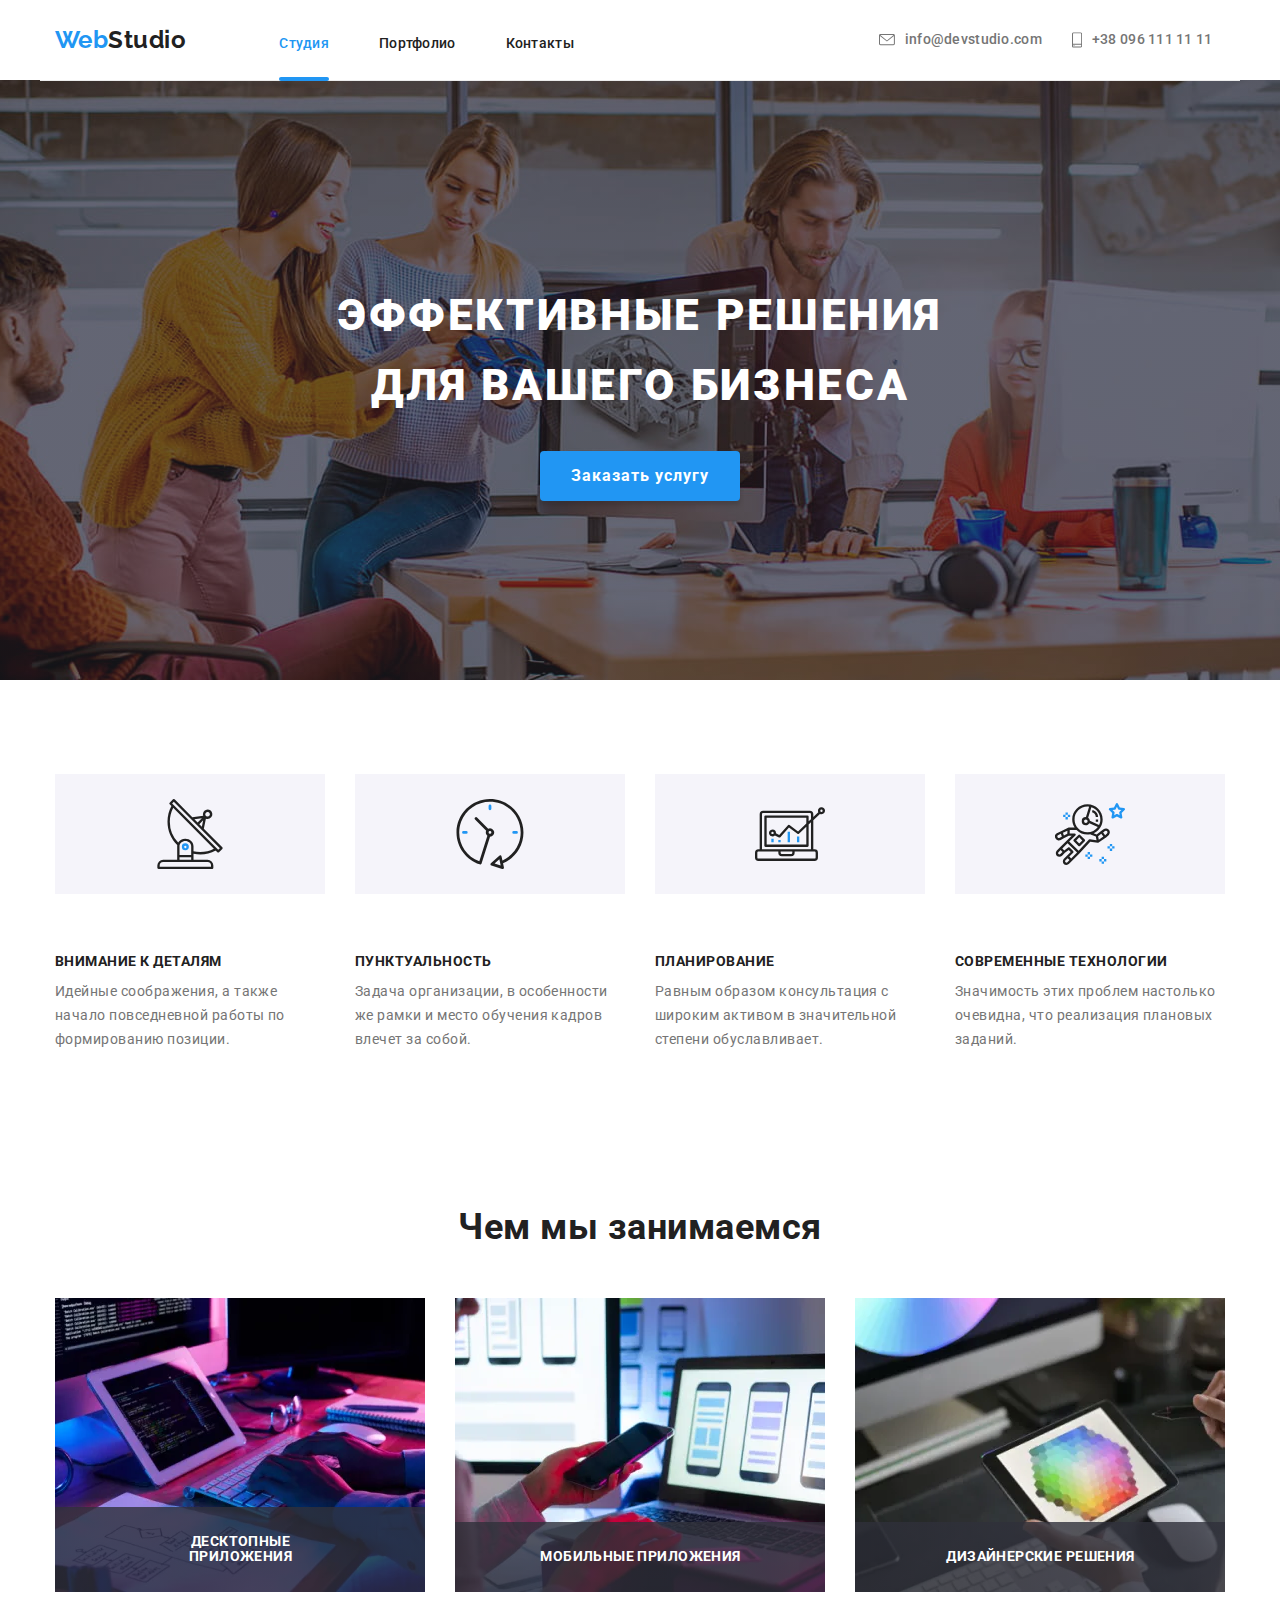
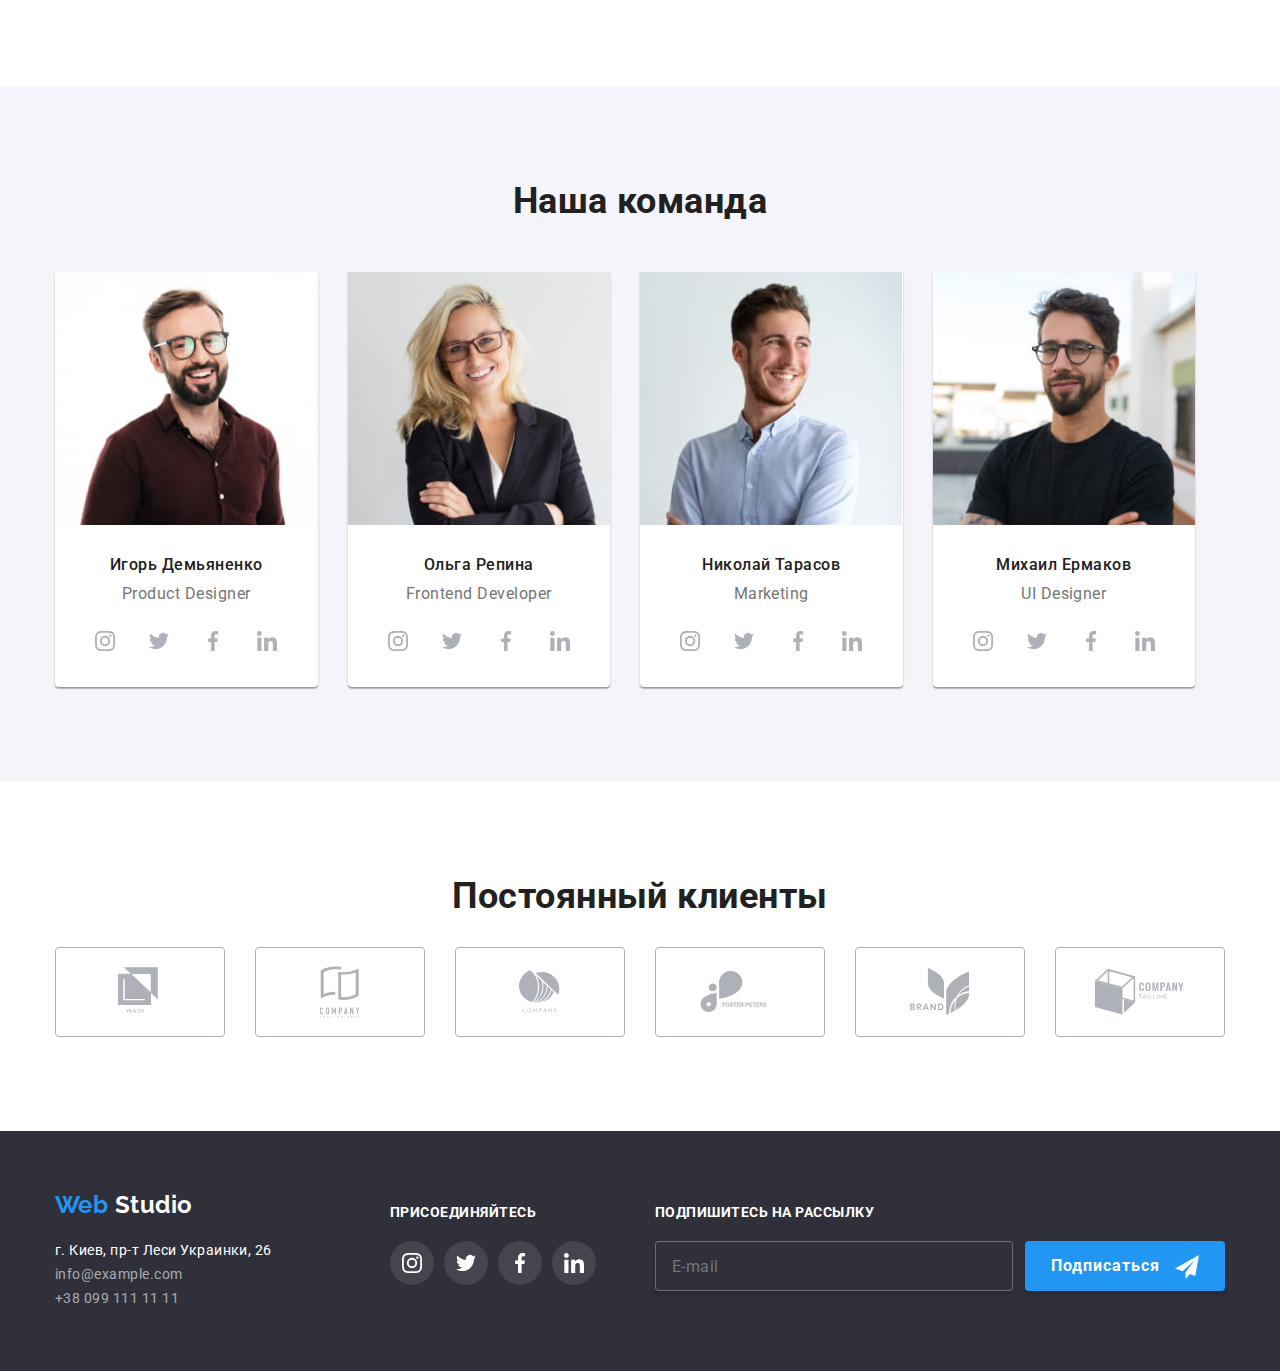
==== commit 189a82a9: "Оптимизирует изображения. 1.0" ====
--- a/index.html
+++ b/index.html
@@ -124,15 +124,39 @@
 					<h2 class="section-title">Чем мы занимаемся</h2>
 					<ul class="duties-list list">
 						<li class="duties-item">
-							<img src="./images/tablet.jpg" alt="планшет" width="370" height="294" />
+							<picture>
+								<source srcset="
+								./images/tablet-1x.webp 1x, 
+								./images/tablet-2x.webp 2x" type="image/webp" /> 
+								<img srcset="
+								./images/tablet-1x.jpg 1x, 
+								./images/tablet-2x.jpg 2x" 
+								src="./images/tablet.jpg" alt="планшет" width="370" height="294" />
+							</picture>
 							<p class="duties-text">Десктопные приложения</p>
 						</li>
 						<li class="duties-item">
-							<img src="./images/smart-laptop.jpg" alt="смартфон и ноутбук" width="370" height="294" />
+							<picture>
+								<source srcset="
+								./images/smart-laptop-1x.webp 1x, 
+								./images/smart-laptop-2x.webp 2x" type="image/webp" /> 
+								<img srcset="
+								./images/smart-laptop.jpg 1x, 
+								./images/smart-laptop-2x.jpg 2x" 
+								src="./images/smart-laptop.jpg" alt="смартфон и ноутбук" width="370" height="294" />
+							</picture>
 							<p class="duties-text">Мобильные приложения</p>
 						</li>
 						<li class="duties-item">
-							<img src="./images/tablet-screen.jpg" alt="экран планшета" width="370" height="294" />
+							<picture>
+								<source srcset="
+								./images/tablet-screen-1x.webp 1x, 
+								./images/tablet-screen-2x.webp 2x" type="image/webp" /> 
+								<img srcset="
+								./images/tablet-screen.jpg 1x, 
+								./images/tablet-screen.jpg 2x" 
+								src="./images/tablet-screen.jpg" alt="экран планшета" width="370" height="294" />
+							</picture>
 							<p class="duties-text">Дизайнерские решения</p>
 						</li>
 					</ul>
@@ -144,7 +168,15 @@
 					<h2 class="section-title">Наша команда</h2>
 					<ul class="team-list list">
 						<li class="team-member">
-							<img src="./images/photo1.jpg" alt="Фото Игоря Демьяненко" width="270" height="260" />
+							<picture>
+								<source srcset="./images/photo1-1200-1x.jpg 1x, 
+								./images/photo1-1200-2x.jpg 2x" media="(min-width: 1200px)" />
+								<source srcset="./images/photo1-768-1x.jpg 1x, 
+								./images/photo1-768-2x.jpg 2x" media="(min-width: 768px)" />
+								<source srcset="./images/photo1-480-1x.jpg 1x, 
+								./images/photo1-480-2x.jpg 2x" />
+								<img src="./images/photo1.jpg" alt="Фото Игоря Демьяненко" />
+							</picture>
 							<h3 class="header">Игорь Демьяненко</h3>
 							<p class="text">Product Designer</p>
 							<ul class="team-networks list">
@@ -203,7 +235,15 @@
 							</ul>
 						</li>
 						<li class="team-member">
-							<img src="./images/photo2.jpg" alt="Фото Ольги Репиной" width="270" height="260" />
+							<picture>
+								<source srcset="./images/photo2-1200-1x.jpg 1x, 
+								./images/photo2-1200-2x.jpg 2x" media="(min-width: 1200px)" />
+								<source srcset="./images/photo2-768-1x.jpg 1x, 
+								./images/photo2-768-2x.jpg 2x" media="(min-width: 768px)" />
+								<source srcset="./images/photo2-480-1x.jpg 1x, 
+								./images/photo2-480-2x.jpg 2x" />
+								<img src="./images/photo2.jpg" alt="Фото Ольги Репиной" />
+							</picture>
 							<h3 class="header">Ольга Репина</h3>
 							<p class="text">Frontend Developer</p>
 							<ul class="team-networks list">
@@ -262,7 +302,15 @@
 							</ul>
 						</li>
 						<li class="team-member">
-							<img src="./images/photo3.jpg" alt="Фото Николая Тарасова" width="270" height="260" />
+							<picture>
+								<source srcset="./images/photo3-1200-1x.jpg 1x, 
+								./images/photo3-1200-2x.jpg 2x" media="(min-width: 1200px)" />
+								<source srcset="./images/photo3-768-1x.jpg 1x, 
+								./images/photo3-768-2x.jpg 2x" media="(min-width: 768px)" />
+								<source srcset="./images/photo3-480-1x.jpg 1x, 
+								./images/photo3-480-2x.jpg 2x" />
+								<img src="./images/photo3.jpg" alt="Фото Николая Тарасова" />
+							</picture>
 							<h3 class="header">Николай Тарасов</h3>
 							<p class="text">Marketing</p>
 							<ul class="team-networks list">
@@ -321,7 +369,15 @@
 							</ul>
 						</li>
 						<li class="team-member">
-							<img src="./images/photo4.jpg" alt="Фото михаила Ермакова" width="270" height="260" />
+							<picture>
+								<source srcset="./images/photo4-1200-1x.jpg 1x, 
+								./images/photo4-1200-2x.jpg 2x" media="(min-width: 1200px)" />
+								<source srcset="./images/photo4-768-1x.jpg 1x, 
+								./images/photo4-768-2x.jpg 2x" media="(min-width: 768px)" />
+								<source srcset="./images/photo4-480-1x.jpg 1x, 
+								./images/photo4-480-2x.jpg 2x" />
+								<img src="./images/photo4.jpg" alt="Фото михаила Ермакова" />
+							</picture>
 							<h3 class="header">Михаил Ермаков</h3>
 							<p class="text">UI Designer</p>
 							<ul class="team-networks list">
--- a/css/main.min.css
+++ b/css/main.min.css
@@ -1,2 +1,2 @@
-@import url("https://fonts.googleapis.com/css2?family=Raleway:wght@700&family=Roboto:wght@400;500;700;900&display=swap");html{-webkit-box-sizing:border-box;box-sizing:border-box}*,*::before,*::after{-webkit-box-sizing:inherit;box-sizing:inherit}body{color:#212121;background-color:#fff;font-family:Roboto, sans-serif;letter-spacing:0.03em}body.modal-open{overflow:hidden}.list,.networks-list,.benefits-list,.duties-list,.team-list{padding:0;margin:0;list-style:none}a[href]{text-decoration:none}a[href]:hover,a[href]:focus{color:#2196f3;outline:none}img{display:block;width:100%;height:auto}.container,.footer-container{margin-left:auto;margin-right:auto;padding-left:15px;padding-right:15px;width:100%}@media screen and (min-width: 480px){.container,.footer-container{width:480px}}@media screen and (min-width: 754px){.container,.footer-container{width:768px}}@media screen and (min-width: 1200px){.container,.footer-container{width:1200px}}.section,.benefits,.duties,.team{width:100%;padding-top:60px}@media screen and (min-width: 1200px){.section,.benefits,.duties,.team{padding-top:94px}}.section-title{margin-top:0;margin-bottom:30px;color:#212121;font-weight:bold;font-size:28px;line-height:1.17;text-align:center}@media screen and (min-width: 1200px){.section-title{margin-bottom:50px;font-size:36px}}html{line-height:1.15;-webkit-text-size-adjust:100%}body{margin:0}main{display:block}h1{font-size:2em;margin:0.67em 0}hr{-webkit-box-sizing:content-box;box-sizing:content-box;height:0;overflow:visible}pre{font-family:monospace, monospace;font-size:1em}a{background-color:transparent}abbr[title]{border-bottom:none;text-decoration:underline;-webkit-text-decoration:underline dotted;text-decoration:underline dotted}b,strong{font-weight:bolder}code,kbd,samp{font-family:monospace, monospace;font-size:1em}small{font-size:80%}sub,sup{font-size:75%;line-height:0;position:relative;vertical-align:baseline}sub{bottom:-0.25em}sup{top:-0.5em}img{border-style:none}button,input,optgroup,select,textarea{font-family:inherit;font-size:100%;line-height:1.15;margin:0}button,input{overflow:visible}button,select{text-transform:none}button,[type="button"],[type="reset"],[type="submit"]{-webkit-appearance:button}button::-moz-focus-inner,[type="button"]::-moz-focus-inner,[type="reset"]::-moz-focus-inner,[type="submit"]::-moz-focus-inner{border-style:none;padding:0}button:-moz-focusring,[type="button"]:-moz-focusring,[type="reset"]:-moz-focusring,[type="submit"]:-moz-focusring{outline:1px dotted ButtonText}fieldset{padding:0.35em 0.75em 0.625em}legend{-webkit-box-sizing:border-box;box-sizing:border-box;color:inherit;display:table;max-width:100%;padding:0;white-space:normal}progress{vertical-align:baseline}textarea{overflow:auto}[type="checkbox"],[type="radio"]{-webkit-box-sizing:border-box;box-sizing:border-box;padding:0}[type="number"]::-webkit-inner-spin-button,[type="number"]::-webkit-outer-spin-button{height:auto}[type="search"]{-webkit-appearance:textfield;outline-offset:-2px}[type="search"]::-webkit-search-decoration{-webkit-appearance:none}::-webkit-file-upload-button{-webkit-appearance:button;font:inherit}details{display:block}summary{display:list-item}template{display:none}[hidden]{display:none}.visually-hidden{position:absolute;overflow:hidden;clip:rect(0 0 0 0);height:1px;width:1px;margin:-1px;padding:0;border:0}.button,.modal .banner-button{color:#fff;background-color:#2196f3;font-family:Roboto, sans-serif;line-height:1.9;text-align:center;letter-spacing:0.06em;min-width:200px;height:50px;-webkit-box-shadow:0px 4px 4px rgba(0,0,0,0.15);box-shadow:0px 4px 4px rgba(0,0,0,0.15);border-radius:4px;outline:none;cursor:pointer;display:inline-block;-webkit-box-align:center;-ms-flex-align:center;align-items:center;-webkit-box-pack:center;-ms-flex-pack:center;justify-content:center;font-size:16px;font-weight:400;border:1px solid rgba(0,0,0,0)}.button:focus,.modal .banner-button:focus{outline:none}.logo{color:#212121;font-family:Raleway, sans-serif;line-height:1.17;text-decoration:none;font-size:24px;font-weight:700}@media screen and (max-width: 767px){.logo.padding{padding-top:16px;padding-bottom:16px}}@media screen and (min-width: 768px) and (max-width: 1199px){.logo.padding{padding-top:26px;padding-bottom:26px}}@media screen and (min-width: 1200px){.logo.padding{padding-top:24px;padding-bottom:25px;font-size:26px;font-weight:700;line-height:1.19}}.logo-accent{color:#2196f3}.logo-accent-footer{color:#fff}.button-footer-link{text-decoration:none;color:#fff;font-weight:bold;text-align:center;line-height:1.9;letter-spacing:0.06em}.button-twitter{margin-left:10px;vertical-align:middle}.button>a:hover,.modal .banner-button>a:hover{color:#fff}.modal .banner-button{-webkit-transition:250ms cubic-bezier(0.4, 0, 0.2, 1);transition:250ms cubic-bezier(0.4, 0, 0.2, 1);display:-webkit-box;display:-ms-flexbox;display:flex;-webkit-box-align:center;-ms-flex-align:center;align-items:center;-webkit-box-pack:center;-ms-flex-pack:center;justify-content:center;margin-right:auto;margin-left:auto}.modal .banner-button.button:focus,.modal .banner-button:focus,.modal .banner-button.button:hover,.modal .banner-button:hover{background-color:#188ce8}.backdrop{position:fixed;top:0;left:0;-webkit-transition:opacity 250ms cubic-bezier(0.4, 0, 0.2, 1);transition:opacity 250ms cubic-bezier(0.4, 0, 0.2, 1);width:100%;height:100%;display:block;background-color:rgba(0,0,0,0.2);opacity:1;z-index:2;overflow-y:scroll}.backdrop.is-hidden{-webkit-transition:opacity 250ms cubic-bezier(0.4, 0, 0.2, 1);transition:opacity 250ms cubic-bezier(0.4, 0, 0.2, 1);opacity:0;pointer-events:none}.backdrop.is-hidden .modal{-webkit-transform:translate(-50%, -50%) scale(1.2);transform:translate(-50%, -50%) scale(1.2)}.modal{max-width:100%;padding:40px;margin:15px;position:absolute;top:50%;left:50%;-webkit-transform:translate(-50%, -50%) scale(1);transform:translate(-50%, -50%) scale(1);background-color:#fff;-webkit-box-shadow:0px 1px 3px rgba(0,0,0,0.12),0px 1px 1px rgba(0,0,0,0.14),0px 2px 1px rgba(0,0,0,0.2);box-shadow:0px 1px 3px rgba(0,0,0,0.12),0px 1px 1px rgba(0,0,0,0.14),0px 2px 1px rgba(0,0,0,0.2);border-radius:4px}@media screen and (max-width: 479px){.modal{max-width:450px}}@media screen and (min-width: 1200px){.modal{width:528px}}@media screen and (min-width: 480px) and (max-width: 1199px){.modal{width:450px}}.modal-close{position:absolute;top:8px;right:8px;border:1px solid rgba(0,0,0,0.1);width:30px;height:30px;border-radius:50%;background:#fff;fill:currentColor;cursor:pointer}.modal-close-button{position:absolute;top:8px;right:8px;-webkit-transition:fill 250ms cubic-bezier(0.4, 0, 0.2, 1);transition:fill 250ms cubic-bezier(0.4, 0, 0.2, 1);fill:currentColor}.modal-close:hover .modal-close-button{fill:#2196f3}.modal-close:focus .modal-close-button{fill:#2196f3}.modal-close:focus{outline:none}.modal-input{border:1px solid rgba(33,33,33,0.2);-webkit-transition:border 250ms cubic-bezier(0.4, 0, 0.2, 1);transition:border 250ms cubic-bezier(0.4, 0, 0.2, 1);display:block;margin:0;width:100%;height:40px;padding-left:42px;border-radius:4px;outline:none}.modal-input:focus ~ .modal-icon,.modal-input.modal-input:focus{fill:#2196f3;border-color:#2196f3;overflow:visible;outline:none}.modal-label{position:absolute;top:-4px;left:0;font-size:12px;font-weight:inherit;-webkit-transform:translateY(-100%);transform:translateY(-100%);line-height:14px;letter-spacing:0.01em;color:#757575}.modal-icon{position:absolute;top:50%;left:14px;-webkit-transition:fill 250ms cubic-bezier(0.4, 0, 0.2, 1);transition:fill 250ms cubic-bezier(0.4, 0, 0.2, 1);-webkit-transform:translateY(-50%);transform:translateY(-50%);display:inline-block;fill:#212121}.form{max-width:448px;margin:15px}@media screen and (max-width: 479px){.form{max-width:609px;width:100%;height:100%}}@media screen and (min-width: 480px){.form{max-width:450px;max-height:609px;margin:0px;width:100%}}@media screen and (min-width: 1200px){.form{width:100%;max-width:528px;max-height:581px}}.form>b{font-size:20px;font-weight:bold;margin-top:0px;margin-bottom:30px;display:block;line-height:1.5;text-align:center;letter-spacing:0.03em}@media screen and (min-width: 1200px){.form>b{line-height:23px}}.form-field{display:block;position:relative;margin-top:0px;margin-top:28px}.form-field>textarea{height:120px;resize:none;padding:12px 16px}.form-field>textarea::-webkit-input-placeholder{font-size:14px;font-weight:inherit;line-height:1.1;letter-spacing:0.01em;color:rgba(117,117,117,0.5)}.form-field>textarea:-ms-input-placeholder{font-size:14px;font-weight:inherit;line-height:1.1;letter-spacing:0.01em;color:rgba(117,117,117,0.5)}.form-field>textarea::-ms-input-placeholder{font-size:14px;font-weight:inherit;line-height:1.1;letter-spacing:0.01em;color:rgba(117,117,117,0.5)}.form-field>textarea::placeholder{font-size:14px;font-weight:inherit;line-height:1.1;letter-spacing:0.01em;color:rgba(117,117,117,0.5)}.checkbox{position:absolute;overflow:hidden;clip:rect(0 0 0 0);height:1px;width:1px;margin:-1px;padding:0;border:0}.checkbox-field{display:-webkit-box;display:-ms-flexbox;display:flex;-webkit-box-align:center;-ms-flex-align:center;align-items:center;-webkit-box-pack:center;-ms-flex-pack:center;justify-content:center;margin-top:0;margin-top:20px}.checkbox-icon{-webkit-transition:250ms cubic-bezier(0.4, 0, 0.2, 1);transition:250ms cubic-bezier(0.4, 0, 0.2, 1);-webkit-transition:border 250ms cubic-bezier(0.4, 0, 0.2, 1);transition:border 250ms cubic-bezier(0.4, 0, 0.2, 1);display:inline-block;width:16px;height:15px;margin-left:12px;margin-right:8px;border:2px solid #212121;border-radius:2px;background-size:contain;background-origin:border-box;fill:transparent}.checkbox:checked+.checkbox-icon{-webkit-transition:250ms cubic-bezier(0.4, 0, 0.2, 1);transition:250ms cubic-bezier(0.4, 0, 0.2, 1);border:none;background-color:#2196f3;fill:#fff}.checkbox-label{font-size:14px;font-weight:400;line-height:1.7;letter-spacing:0.03em;color:#757575}.checkbox-label.underlined{color:#2196f3;text-decoration:underline}.footer-email{margin-top:12px;margin-right:0px;margin-left:0px;width:100%}@media screen and (max-width: 1199px){.footer-email{margin-top:60px}}@media screen and (min-width: 1200px){.footer-email{width:570px}}.footer-input{display:block;-webkit-box-align:center;-ms-flex-align:center;align-items:center;-webkit-box-pack:center;-ms-flex-pack:center;justify-content:center;font-size:16px;font-weight:400;border:1px solid rgba(255,255,255,0.3);height:50px;width:100%;padding-top:15px;padding-left:16px;padding-bottom:15px;margin:0;outline:none;-webkit-box-shadow:0px 4px 4px rgba(0,0,0,0.15);box-shadow:0px 4px 4px rgba(0,0,0,0.15);border-radius:4px;line-height:1.3;letter-spacing:0.03em;color:rgba(255,255,255,0.6);background:#2f303a}@media screen and (min-width: 1200px){.footer-input{width:358px;display:-webkit-box;display:-ms-flexbox;display:flex;-webkit-box-align:center;-ms-flex-align:center;align-items:center;-webkit-box-pack:center;-ms-flex-pack:center;justify-content:center}}@media screen and (min-width: 480px) and (max-width: 1199px){.footer-input{width:450px;display:-webkit-box;display:-ms-flexbox;display:flex;-webkit-box-align:center;-ms-flex-align:center;align-items:center;-webkit-box-pack:center;-ms-flex-pack:center;justify-content:center;margin:auto}}.email-item{width:100%}@media screen and (min-width: 1200px){.email-item{-webkit-box-pack:justify;-ms-flex-pack:justify;justify-content:space-between;display:-webkit-box;display:-ms-flexbox;display:flex}}.email-item .button,.email-item .modal .banner-button,.modal .email-item .banner-button{display:-webkit-box;display:-ms-flexbox;display:flex;-webkit-box-align:center;-ms-flex-align:center;align-items:center;-webkit-box-pack:center;-ms-flex-pack:center;justify-content:center;-webkit-transition:250ms cubic-bezier(0.4, 0, 0.2, 1);transition:250ms cubic-bezier(0.4, 0, 0.2, 1);width:200px;height:50px;fill:#fff}@media screen and (max-width: 1199px){.email-item .button,.email-item .modal .banner-button,.modal .email-item .banner-button{margin-top:20px;margin-right:auto;margin-left:auto}}@media screen and (min-width: 1200px){.email-item .button,.email-item .modal .banner-button,.modal .email-item .banner-button{margin-left:12px}}.email-list{margin-top:20px}@media screen and (max-width: 753px){.email-list{display:-webkit-box;display:-ms-flexbox;display:flex;-webkit-box-align:center;-ms-flex-align:center;align-items:center;-webkit-box-pack:center;-ms-flex-pack:center;justify-content:center;-webkit-box-orient:vertical;-webkit-box-direction:normal;-ms-flex-direction:column;flex-direction:column}}.page-header{width:100%;max-height:60px;background-color:#fff;z-index:1}.page-header .container,.page-header .footer-container{width:100%;margin:0}@media screen and (min-width: 768px){.page-header{min-height:81px}}.head-container{display:-webkit-inline-box;display:-ms-inline-flexbox;display:inline-flex;-webkit-box-pack:justify;-ms-flex-pack:justify;justify-content:space-between}@media screen and (max-width: 768px){.head-navi{margin-bottom:60px}}@media screen and (min-width: 768px) and (max-width: 1199px){.head-navi{display:-webkit-box;display:-ms-flexbox;display:flex;margin-top:32px;margin-bottom:32px}}@media screen and (min-width: 768px){.head-links{display:-webkit-box;display:-ms-flexbox;display:flex;height:81px}}@media screen and (max-width: 767px){.head-container{width:60px}}@media screen and (min-width: 768px){.head-container{width:80px;border-bottom:1px solid #ececec}}.head-contacts{color:#212121}@media screen and (max-width: 767px){.head-contacts{-webkit-box-orient:vertical;-webkit-box-direction:normal;-ms-flex-direction:column;flex-direction:column;-webkit-box-pack:center;-ms-flex-pack:center;justify-content:center}}@media screen and (min-width: 768px) and (max-width: 1199px){.head-contacts{margin-top:21px;margin-left:84px}}@media screen and (min-width: 1200px){.head-contacts{margin-left:305px}}.head-contacts .link{font-size:14px;font-weight:500;-webkit-transition:250ms cubic-bezier(0.4, 0, 0.2, 1);transition:250ms cubic-bezier(0.4, 0, 0.2, 1);color:#757575;fill:currentColor;text-decoration:none;line-height:1.14;letter-spacing:0.02em}.head-contacts .link:focus{color:#2196f3}.head-contacts .link:hover{color:#2196f3}@media screen and (min-width: 1200px){.head-contacts .link{display:-webkit-box;display:-ms-flexbox;display:flex;-webkit-box-align:center;-ms-flex-align:center;align-items:center;-webkit-box-pack:center;-ms-flex-pack:center;justify-content:center}}.page{text-align:center}@media screen and (min-width: 768px){.page{display:-webkit-box;display:-ms-flexbox;display:flex}}@media screen and (min-width: 1200px){.page{margin-left:85px}}.page-item:hover{color:#2196f3}.page-item:focus{color:#2196f3}.page-item:last-child{margin:0}@media screen and (min-width: 768px){.page-item{margin-right:50px}}@media screen and (min-width: 1200px){.page-item{margin-right:50px}}.page .link{padding-top:32px;padding-bottom:32px;font-family:Roboto, sans-serif;color:#212121;line-height:1.2;letter-spacing:0.02em;font-size:14px;font-weight:500;-webkit-transition:250ms cubic-bezier(0.4, 0, 0.2, 1);transition:250ms cubic-bezier(0.4, 0, 0.2, 1)}@media screen and (max-width: 768px){.page-item:not(:last-child){margin-bottom:40px}}.link.current{color:#2196f3;position:relative}.link.current::after{content:" ";display:block;width:100%;height:4px;border-radius:2px;background-color:#2196f3}@media screen and (max-width: 767px){.link.current::after{position:absolute;bottom:24px;left:0}}@media screen and (min-width: 768px){.link.current::after{position:absolute;bottom:1px;left:0}}.contacts-item .link{-webkit-transition:250ms cubic-bezier(0.4, 0, 0.2, 1);transition:250ms cubic-bezier(0.4, 0, 0.2, 1)}.contacts-item .link:focus{fill:#2196f3;color:#2196f3;background-color:#fff}.contacts-item .link:hover{fill:#2196f3;color:#2196f3;background-color:#fff}@media screen and (min-width: 768px) and (max-width: 1199px){.contacts-item.mail{margin-bottom:10px}}@media screen and (max-width: 767px){.contacts-item:not(:last-child){margin-bottom:16px}}@media screen and (min-width: 1200px){.contacts-item:not(:last-child){margin-right:30px}}.icon-envelope{background-size:15px 10px;margin-right:10px}.icon-phone{margin-right:10px}.menu-button{outline:none;display:-webkit-inline-box;display:-ms-inline-flexbox;display:inline-flex;margin-top:10px;padding:0;border:none;height:40px;width:40px;fill:black;background-color:transparent}.menu-button .icon-menu{display:block}.menu-button .icon-cross{display:none}.menu-button.is-open .icon-menu{display:none}.menu-button.is-open .icon-cross{display:block}.menu-button:hover,.menu-button:focus{fill:#2196f3}@media screen and (min-width: 768px){.menu-button{display:none}}.menu-container{width:100%;padding:60px, 15px;font-size:18px;font-weight:500;background-color:#fff}@media screen and (max-width: 767px){.menu-container{border-top:1px solid #ececec;position:absolute;top:100%;left:0;display:none}.menu-container.is-open{display:block}}@media screen and (max-width: 767px){.menu{padding:60px;text-align:center}}@media screen and (min-width: 768px){.menu{display:-webkit-box;display:-ms-flexbox;display:flex;-webkit-box-flex:1;-ms-flex-positive:1;flex-grow:1;-webkit-box-pack:justify;-ms-flex-pack:justify;justify-content:space-between;max-height:80px}}.page-header{position:relative}.footer{padding-top:60px;padding-bottom:60px;background-color:#2f303a;width:100%;text-align:center}.footer-container{display:block}@media screen and (min-width: 1200px){.footer-container{display:-webkit-box;display:-ms-flexbox;display:flex;-webkit-box-pack:justify;-ms-flex-pack:justify;justify-content:space-between}}@media screen and (min-width: 768px) and (max-width: 1199px){.footer-container{display:-webkit-box;display:-ms-flexbox;display:flex;-ms-flex-wrap:wrap;flex-wrap:wrap;-webkit-box-pack:justify;-ms-flex-pack:justify;justify-content:space-between}}@media screen and (min-width: 1200px){.footer-navi{margin-right:70px;width:270px}}@media screen and (min-width: 1200px) and (min-width: 768px) and (max-width: 1199px){.footer-navi{margin-left:76px;max-width:232px}}.footer-title{font-size:14px;font-weight:bold;color:#fff;line-height:1.14;text-transform:uppercase}.footer-icon{fill:white-text-color}.address{font-size:14px;font-weight:400;margin-top:20px;margin-bottom:9px;color:#fff;line-height:1.71;font-style:normal;text-decoration:none}.address-text{font-size:14px;font-weight:400;color:rgba(255,255,255,0.6);line-height:1.71;text-decoration:none;font-style:normal}.address-list{margin-top:20px}.address-list>span:not(:last-child){margin-bottom:9px}@media screen and (min-width: 1200px){.address-list{margin-top:20px}}.networks{margin-top:60px}@media screen and (min-width: 1200px){.networks{width:270px;margin-top:12px}}.networks-list{display:-webkit-box;display:-ms-flexbox;display:flex}@media screen and (max-width: 753px){.networks-list{-webkit-box-pack:center;-ms-flex-pack:center;justify-content:center}}.networks-item:not(:last-child){margin-right:10px}@media screen and (min-width: 768px) and (max-width: 1199px){.networks{margin-right:89px;margin-top:0;max-width:206px}}.networks-item .link{display:-webkit-inline-box;display:-ms-inline-flexbox;display:inline-flex;-webkit-box-align:center;-ms-flex-align:center;align-items:center;-webkit-box-pack:center;-ms-flex-pack:center;justify-content:center;-webkit-transition:250ms cubic-bezier(0.4, 0, 0.2, 1);transition:250ms cubic-bezier(0.4, 0, 0.2, 1);margin-top:20px;width:44px;height:44px;background-color:rgba(255,255,255,0.1);background-position:center;border-radius:50%;fill:#fff;cursor:pointer}.networks-item .link:focus{background-color:#2196f3}.networks-item .link:hover{background-color:#2196f3}.banner{text-align:center;background-image:-webkit-gradient(linear, left top, right top, from(rgba(47,48,58,0.4)), to(rgba(47,48,58,0.4))),url(../images/banner.jpg);background-image:linear-gradient(to right, rgba(47,48,58,0.4), rgba(47,48,58,0.4)),url(../images/banner.jpg);background-size:cover;background-position:center;height:400px;max-width:1600px;padding-top:118px;padding-bottom:118px;margin-left:auto;margin-right:auto}@media screen and (min-width: 1200px){.banner{height:600px;padding-top:200px;padding-bottom:200px}}.banner-title{font-size:26px;font-weight:900;margin-top:0;margin-bottom:0;color:#fff;line-height:1.36;letter-spacing:0.06em;text-transform:uppercase}@media screen and (min-width: 768px) and (max-width: 1199px){.banner-title{font-size:26px;font-weight:900}}@media screen and (min-width: 1200px){.banner-title{font-size:44px;font-weight:900;line-height:1.6}}.banner-button{margin-top:30px;font-weight:bold}.benefits .container,.benefits .footer-container{padding-bottom:60px}.benefits-list{width:100%;margin-top:0px;margin-bottom:0px}@media screen and (min-width: 768px) and (max-width: 1199px){.benefits-list{margin:-15px;display:-webkit-box;display:-ms-flexbox;display:flex;-ms-flex-wrap:wrap;flex-wrap:wrap}}@media screen and (min-width: 1200px){.benefits-list{display:-webkit-box;display:-ms-flexbox;display:flex;margin:-15px}}.benefits-list .header{font-size:14px;font-weight:bold;margin-top:30px;margin-bottom:10px;color:#212121;line-height:1.14;text-transform:uppercase}@media screen and (max-width: 767px){.benefits-list .header{text-align:center}}.benefits-list .text{font-size:14px;font-weight:400;margin-top:0;margin-bottom:0;color:#757575;line-height:1.71}.benefits-item{max-width:450px;margin-bottom:30px}@media screen and (min-width: 768px) and (max-width: 1199px){.benefits-item{margin:15px;width:calc(50% - 30px)}}@media screen and (min-width: 1200px){.benefits-item{min-width:270px;margin:15px}}.benefits-bg{display:-webkit-inline-box;display:-ms-inline-flexbox;display:inline-flex;-webkit-box-align:center;-ms-flex-align:center;align-items:center;-webkit-box-pack:center;-ms-flex-pack:center;justify-content:center;margin-bottom:30px;height:120px;background-color:#f5f4fa;width:100%}@media screen and (max-width: 767px){.benefits-bg{max-width:450px}}@media screen and (min-width: 1200px){.benefits-bg{width:270px;display:-webkit-inline-box;display:-ms-inline-flexbox;display:inline-flex}}.duties .container,.duties .footer-container{padding-bottom:94px}.duties-list{display:-webkit-box;display:-ms-flexbox;display:flex;margin-top:30px}.duties-item{position:relative}.duties-item+.duties-item{margin-left:30px;width:370px}.duties-text{position:absolute;bottom:0px;left:0px;font-size:14px;font-weight:700;right:0px;font-family:Roboto, sans-serif;line-height:1.1;text-align:center;letter-spacing:0.03em;text-transform:uppercase;color:#fff;background-image:-webkit-gradient(linear, left top, right top, from(rgba(47,48,58,0.8)), to(rgba(47,48,58,0.8)));background-image:linear-gradient(to right, rgba(47,48,58,0.8), rgba(47,48,58,0.8));padding:27px 82px 27px 83px;margin:0px}@media screen and (max-width: 1199px){.duties{display:none}}.team{background-color:#f5f4fa;width:100%;text-align:center}.team.section,.team{padding-bottom:60px}@media screen and (min-width: 1200px){.team.section,.team{padding-bottom:94px}}.team-list{width:100%;margin:-15px}@media screen and (min-width: 768px) and (max-width: 1199px){.team-list{display:-webkit-box;display:-ms-flexbox;display:flex;-ms-flex-wrap:wrap;flex-wrap:wrap}}@media screen and (min-width: 1200px){.team-list{display:-webkit-box;display:-ms-flexbox;display:flex}}.team-list .header{font-size:16px;font-weight:500;margin-top:30px;margin-bottom:10px;color:#212121;line-height:1.19;text-align:center}.team-list .text{font-size:16px;font-weight:400;margin:0;color:#757575;line-height:1.19;text-align:center}.team-member{width:100%;margin:15px;-webkit-box-shadow:0px 2px 1px rgba(0,0,0,0.2),0px 1px 1px rgba(0,0,0,0.14),0px 1px 3px rgba(0,0,0,0.12);box-shadow:0px 2px 1px rgba(0,0,0,0.2),0px 1px 1px rgba(0,0,0,0.14),0px 1px 3px rgba(0,0,0,0.12);border-radius:0px 0px 4px 4px;background-color:#fff}@media screen and (min-width: 768px) and (max-width: 1199px){.team-member{width:calc(50% - 30px)}}@media screen and (min-width: 1200px){.team-member{max-width:calc(25% - 30px)}}.team-member>img{width:100%;height:auto}@media screen and (min-width: 768px) and (max-width: 1199px){.team-member>img{width:354px}}@media screen and (min-width: 1200px){.team-member>img{width:270px}}.team-networks{display:-webkit-box;display:-ms-flexbox;display:flex;-webkit-box-align:center;-ms-flex-align:center;align-items:center;-webkit-box-pack:center;-ms-flex-pack:center;justify-content:center}.team-networks-item:not(:last-child){margin-right:10px}.team-networks-item .link{display:-webkit-box;display:-ms-flexbox;display:flex;-webkit-box-align:center;-ms-flex-align:center;align-items:center;-webkit-box-pack:center;-ms-flex-pack:center;justify-content:center;-webkit-transition:250ms cubic-bezier(0.4, 0, 0.2, 1);transition:250ms cubic-bezier(0.4, 0, 0.2, 1);margin-top:16px;height:44px;width:44px;background-color:#fff;border-radius:50%;background-position:center;fill:#afb1b8;margin-bottom:24px}.team-networks-item .link:focus,.team-networks-item .link:hover{background-color:#2196f3;fill:#fff}.clients{padding-bottom:60px}.clients .section-title{margin-bottom:30px}.clients-list{display:-webkit-box;display:-ms-flexbox;display:flex;margin:-15px}@media screen and (max-width: 1199px){.clients-list{-ms-flex-wrap:wrap;flex-wrap:wrap}}@media screen and (min-width: 1200px){.clients{padding-bottom:94px}}.clients-item{margin:15px}.clients-item .link{border:1px solid #afb1b8;display:-webkit-box;display:-ms-flexbox;display:flex;-webkit-box-align:center;-ms-flex-align:center;align-items:center;-webkit-box-pack:center;-ms-flex-pack:center;justify-content:center;-webkit-transition:250ms cubic-bezier(0.4, 0, 0.2, 1);transition:250ms cubic-bezier(0.4, 0, 0.2, 1);height:90px;border-radius:4px;background-color:#fff;fill:#afb1b8}.clients-item .link:focus,.clients-item .link:hover{border:1px solid #2196f3;fill:#2196f3}@media screen and (max-width: 767px){.clients-item{min-width:calc(50% - 30px)}}@media screen and (min-width: 768px) and (max-width: 1199px){.clients-item{min-width:calc((100% - 90px) / 3)}}@media screen and (min-width: 1200px){.clients-item{min-width:calc((100% - 180px) / 6)}}
+@import url("https://fonts.googleapis.com/css2?family=Raleway:wght@700&family=Roboto:wght@400;500;700;900&display=swap");html{-webkit-box-sizing:border-box;box-sizing:border-box}*,*::before,*::after{-webkit-box-sizing:inherit;box-sizing:inherit}body{color:#212121;background-color:#fff;font-family:Roboto, sans-serif;letter-spacing:0.03em}body.modal-open{overflow:hidden}.list,.networks-list,.benefits-list,.duties-list,.team-list{padding:0;margin:0;list-style:none}a[href]{text-decoration:none}a[href]:hover,a[href]:focus{color:#2196f3;outline:none}img{display:block;max-width:100%;height:auto}.container,.footer-container{margin-left:auto;margin-right:auto;padding-left:15px;padding-right:15px;width:100%}@media screen and (min-width: 480px){.container,.footer-container{width:480px}}@media screen and (min-width: 754px){.container,.footer-container{width:768px}}@media screen and (min-width: 1200px){.container,.footer-container{width:1200px}}.section,.benefits,.duties,.team{width:100%;padding-top:60px}@media screen and (min-width: 1200px){.section,.benefits,.duties,.team{padding-top:94px}}.section-title{margin-top:0;margin-bottom:30px;color:#212121;font-weight:bold;font-size:28px;line-height:1.17;text-align:center}@media screen and (min-width: 1200px){.section-title{margin-bottom:50px;font-size:36px}}html{line-height:1.15;-webkit-text-size-adjust:100%}body{margin:0}main{display:block}h1{font-size:2em;margin:0.67em 0}hr{-webkit-box-sizing:content-box;box-sizing:content-box;height:0;overflow:visible}pre{font-family:monospace, monospace;font-size:1em}a{background-color:transparent}abbr[title]{border-bottom:none;text-decoration:underline;-webkit-text-decoration:underline dotted;text-decoration:underline dotted}b,strong{font-weight:bolder}code,kbd,samp{font-family:monospace, monospace;font-size:1em}small{font-size:80%}sub,sup{font-size:75%;line-height:0;position:relative;vertical-align:baseline}sub{bottom:-0.25em}sup{top:-0.5em}img{border-style:none}button,input,optgroup,select,textarea{font-family:inherit;font-size:100%;line-height:1.15;margin:0}button,input{overflow:visible}button,select{text-transform:none}button,[type="button"],[type="reset"],[type="submit"]{-webkit-appearance:button}button::-moz-focus-inner,[type="button"]::-moz-focus-inner,[type="reset"]::-moz-focus-inner,[type="submit"]::-moz-focus-inner{border-style:none;padding:0}button:-moz-focusring,[type="button"]:-moz-focusring,[type="reset"]:-moz-focusring,[type="submit"]:-moz-focusring{outline:1px dotted ButtonText}fieldset{padding:0.35em 0.75em 0.625em}legend{-webkit-box-sizing:border-box;box-sizing:border-box;color:inherit;display:table;max-width:100%;padding:0;white-space:normal}progress{vertical-align:baseline}textarea{overflow:auto}[type="checkbox"],[type="radio"]{-webkit-box-sizing:border-box;box-sizing:border-box;padding:0}[type="number"]::-webkit-inner-spin-button,[type="number"]::-webkit-outer-spin-button{height:auto}[type="search"]{-webkit-appearance:textfield;outline-offset:-2px}[type="search"]::-webkit-search-decoration{-webkit-appearance:none}::-webkit-file-upload-button{-webkit-appearance:button;font:inherit}details{display:block}summary{display:list-item}template{display:none}[hidden]{display:none}.visually-hidden{position:absolute;overflow:hidden;clip:rect(0 0 0 0);height:1px;width:1px;margin:-1px;padding:0;border:0}.button,.modal .banner-button{color:#fff;background-color:#2196f3;font-family:Roboto, sans-serif;line-height:1.9;text-align:center;letter-spacing:0.06em;min-width:200px;height:50px;-webkit-box-shadow:0px 4px 4px rgba(0,0,0,0.15);box-shadow:0px 4px 4px rgba(0,0,0,0.15);border-radius:4px;outline:none;cursor:pointer;display:inline-block;-webkit-box-align:center;-ms-flex-align:center;align-items:center;-webkit-box-pack:center;-ms-flex-pack:center;justify-content:center;font-size:16px;font-weight:400;border:1px solid rgba(0,0,0,0)}.button:focus,.modal .banner-button:focus{outline:none}.logo{color:#212121;font-family:Raleway, sans-serif;line-height:1.17;text-decoration:none;font-size:24px;font-weight:700}@media screen and (max-width: 767px){.logo.padding{padding-top:16px;padding-bottom:16px}}@media screen and (min-width: 768px) and (max-width: 1199px){.logo.padding{padding-top:26px;padding-bottom:26px}}@media screen and (min-width: 1200px){.logo.padding{padding-top:24px;padding-bottom:25px;font-size:26px;font-weight:700;line-height:1.19}}.logo-accent{color:#2196f3}.logo-accent-footer{color:#fff}.button-footer-link{text-decoration:none;color:#fff;font-weight:bold;text-align:center;line-height:1.9;letter-spacing:0.06em}.button-twitter{margin-left:10px;vertical-align:middle}.button>a:hover,.modal .banner-button>a:hover{color:#fff}.modal .banner-button{-webkit-transition:250ms cubic-bezier(0.4, 0, 0.2, 1);transition:250ms cubic-bezier(0.4, 0, 0.2, 1);display:-webkit-box;display:-ms-flexbox;display:flex;-webkit-box-align:center;-ms-flex-align:center;align-items:center;-webkit-box-pack:center;-ms-flex-pack:center;justify-content:center;margin-right:auto;margin-left:auto}.modal .banner-button.button:focus,.modal .banner-button:focus,.modal .banner-button.button:hover,.modal .banner-button:hover{background-color:#188ce8}.backdrop{position:fixed;top:0;left:0;-webkit-transition:opacity 250ms cubic-bezier(0.4, 0, 0.2, 1);transition:opacity 250ms cubic-bezier(0.4, 0, 0.2, 1);width:100%;height:100%;display:block;background-color:rgba(0,0,0,0.2);opacity:1;z-index:2;overflow-y:scroll}.backdrop.is-hidden{-webkit-transition:opacity 250ms cubic-bezier(0.4, 0, 0.2, 1);transition:opacity 250ms cubic-bezier(0.4, 0, 0.2, 1);opacity:0;pointer-events:none}.backdrop.is-hidden .modal{-webkit-transform:translate(-50%, -50%) scale(1.2);transform:translate(-50%, -50%) scale(1.2)}.modal{max-width:100%;padding:40px;margin:15px;position:absolute;top:50%;left:50%;-webkit-transform:translate(-50%, -50%) scale(1);transform:translate(-50%, -50%) scale(1);background-color:#fff;-webkit-box-shadow:0px 1px 3px rgba(0,0,0,0.12),0px 1px 1px rgba(0,0,0,0.14),0px 2px 1px rgba(0,0,0,0.2);box-shadow:0px 1px 3px rgba(0,0,0,0.12),0px 1px 1px rgba(0,0,0,0.14),0px 2px 1px rgba(0,0,0,0.2);border-radius:4px}@media screen and (min-width: 1200px){.modal{width:528px}}@media screen and (max-width: 1199px){.modal{width:450px}}.modal-close{position:absolute;top:8px;right:8px;border:1px solid rgba(0,0,0,0.1);width:30px;height:30px;border-radius:50%;background:#fff;fill:currentColor;cursor:pointer}.modal-close-button{position:absolute;top:8px;right:8px;-webkit-transition:fill 250ms cubic-bezier(0.4, 0, 0.2, 1);transition:fill 250ms cubic-bezier(0.4, 0, 0.2, 1);fill:currentColor}.modal-close:hover .modal-close-button{fill:#2196f3}.modal-close:focus .modal-close-button{fill:#2196f3}.modal-close:focus{outline:none}.modal-input{border:1px solid rgba(33,33,33,0.2);-webkit-transition:border 250ms cubic-bezier(0.4, 0, 0.2, 1);transition:border 250ms cubic-bezier(0.4, 0, 0.2, 1);display:block;margin:0;width:100%;height:40px;padding-left:42px;border-radius:4px;outline:none}.modal-input:focus ~ .modal-icon,.modal-input.modal-input:focus{fill:#2196f3;border-color:#2196f3;overflow:visible;outline:none}.modal-label{position:absolute;top:-4px;left:0;font-size:12px;font-weight:inherit;-webkit-transform:translateY(-100%);transform:translateY(-100%);line-height:14px;letter-spacing:0.01em;color:#757575}.modal-icon{position:absolute;top:50%;left:14px;-webkit-transition:fill 250ms cubic-bezier(0.4, 0, 0.2, 1);transition:fill 250ms cubic-bezier(0.4, 0, 0.2, 1);-webkit-transform:translateY(-50%);transform:translateY(-50%);display:inline-block;fill:#212121}.form{max-width:448px;margin:15px}@media screen and (max-width: 479px){.form{max-width:609px;width:100%;height:100%}}@media screen and (min-width: 480px){.form{max-width:450px;max-height:609px;margin:0px;width:100%}}@media screen and (min-width: 1200px){.form{width:100%;max-width:528px;max-height:581px}}.form>b{font-size:20px;font-weight:bold;margin-top:0px;margin-bottom:30px;display:block;line-height:1.5;text-align:center;letter-spacing:0.03em}@media screen and (min-width: 1200px){.form>b{line-height:23px}}.form-field{display:block;position:relative;margin-top:0px;margin-top:28px}.form-field>textarea{height:120px;resize:none;padding:12px 16px}.form-field>textarea::-webkit-input-placeholder{font-size:14px;font-weight:inherit;line-height:1.1;letter-spacing:0.01em;color:rgba(117,117,117,0.5)}.form-field>textarea:-ms-input-placeholder{font-size:14px;font-weight:inherit;line-height:1.1;letter-spacing:0.01em;color:rgba(117,117,117,0.5)}.form-field>textarea::-ms-input-placeholder{font-size:14px;font-weight:inherit;line-height:1.1;letter-spacing:0.01em;color:rgba(117,117,117,0.5)}.form-field>textarea::placeholder{font-size:14px;font-weight:inherit;line-height:1.1;letter-spacing:0.01em;color:rgba(117,117,117,0.5)}.checkbox{position:absolute;overflow:hidden;clip:rect(0 0 0 0);height:1px;width:1px;margin:-1px;padding:0;border:0}.checkbox-field{display:-webkit-box;display:-ms-flexbox;display:flex;-webkit-box-align:center;-ms-flex-align:center;align-items:center;-webkit-box-pack:center;-ms-flex-pack:center;justify-content:center;margin-top:0;margin-top:20px}.checkbox-icon{-webkit-transition:250ms cubic-bezier(0.4, 0, 0.2, 1);transition:250ms cubic-bezier(0.4, 0, 0.2, 1);-webkit-transition:border 250ms cubic-bezier(0.4, 0, 0.2, 1);transition:border 250ms cubic-bezier(0.4, 0, 0.2, 1);display:inline-block;width:16px;height:15px;margin-left:12px;margin-right:8px;border:2px solid #212121;border-radius:2px;background-size:contain;background-origin:border-box;fill:transparent}.checkbox:checked+.checkbox-icon{-webkit-transition:250ms cubic-bezier(0.4, 0, 0.2, 1);transition:250ms cubic-bezier(0.4, 0, 0.2, 1);border:none;background-color:#2196f3;fill:#fff}.checkbox-label{font-size:14px;font-weight:400;line-height:1.7;letter-spacing:0.03em;color:#757575}.checkbox-label.underlined{color:#2196f3;text-decoration:underline}.footer-email{margin-top:12px;margin-right:0px;margin-left:0px;width:100%}@media screen and (max-width: 1199px){.footer-email{margin-top:60px}}@media screen and (min-width: 1200px){.footer-email{width:570px}}.footer-input{display:block;-webkit-box-align:center;-ms-flex-align:center;align-items:center;-webkit-box-pack:center;-ms-flex-pack:center;justify-content:center;font-size:16px;font-weight:400;border:1px solid rgba(255,255,255,0.3);height:50px;width:100%;padding-top:15px;padding-left:16px;padding-bottom:15px;margin:0;outline:none;-webkit-box-shadow:0px 4px 4px rgba(0,0,0,0.15);box-shadow:0px 4px 4px rgba(0,0,0,0.15);border-radius:4px;line-height:1.3;letter-spacing:0.03em;color:rgba(255,255,255,0.6);background:#2f303a}@media screen and (min-width: 1200px){.footer-input{width:358px;display:-webkit-box;display:-ms-flexbox;display:flex;-webkit-box-align:center;-ms-flex-align:center;align-items:center;-webkit-box-pack:center;-ms-flex-pack:center;justify-content:center}}@media screen and (min-width: 480px) and (max-width: 1199px){.footer-input{width:450px;display:-webkit-box;display:-ms-flexbox;display:flex;-webkit-box-align:center;-ms-flex-align:center;align-items:center;-webkit-box-pack:center;-ms-flex-pack:center;justify-content:center;margin:auto}}.email-item{width:100%}@media screen and (min-width: 1200px){.email-item{-webkit-box-pack:justify;-ms-flex-pack:justify;justify-content:space-between;display:-webkit-box;display:-ms-flexbox;display:flex}}.email-item .button,.email-item .modal .banner-button,.modal .email-item .banner-button{display:-webkit-box;display:-ms-flexbox;display:flex;-webkit-box-align:center;-ms-flex-align:center;align-items:center;-webkit-box-pack:center;-ms-flex-pack:center;justify-content:center;-webkit-transition:250ms cubic-bezier(0.4, 0, 0.2, 1);transition:250ms cubic-bezier(0.4, 0, 0.2, 1);width:200px;height:50px;fill:#fff}@media screen and (max-width: 1199px){.email-item .button,.email-item .modal .banner-button,.modal .email-item .banner-button{margin-top:20px;margin-right:auto;margin-left:auto}}@media screen and (min-width: 1200px){.email-item .button,.email-item .modal .banner-button,.modal .email-item .banner-button{margin-left:12px}}.email-list{margin-top:20px}@media screen and (max-width: 753px){.email-list{display:-webkit-box;display:-ms-flexbox;display:flex;-webkit-box-align:center;-ms-flex-align:center;align-items:center;-webkit-box-pack:center;-ms-flex-pack:center;justify-content:center;-webkit-box-orient:vertical;-webkit-box-direction:normal;-ms-flex-direction:column;flex-direction:column}}.page-header{width:100%;max-height:60px;background-color:#fff;z-index:1}.page-header .container,.page-header .footer-container{width:100%;margin:0}@media screen and (min-width: 768px){.page-header{min-height:80px;margin-left:auto;margin-right:auto}}@media screen and (min-width: 1200px){.page-header{width:1200px}}@media screen and (max-width: 768px){.head-navi{margin-bottom:60px}}@media screen and (min-width: 768px) and (max-width: 1199px){.head-navi{display:-webkit-box;display:-ms-flexbox;display:flex;margin-top:32px;margin-bottom:32px}}@media screen and (min-width: 768px){.head-links{display:-webkit-box;display:-ms-flexbox;display:flex;height:80px}}@media screen and (min-width: 768px) and (max-width: 1199px){.head-links{margin-left:88px}}.head-container{display:-webkit-inline-box;display:-ms-inline-flexbox;display:inline-flex;border-bottom:1px solid #ececec}@media screen and (max-width: 767px){.head-container{-webkit-box-pack:justify;-ms-flex-pack:justify;justify-content:space-between;width:60px}}@media screen and (min-width: 768px){.head-container{width:80px;margin-left:auto;margin-right:auto}}@media screen and (min-width: 768px) and (max-width: 1200px){.head-container{-webkit-box-pack:center;-ms-flex-pack:center;justify-content:center}}.head-contacts{color:#212121}@media screen and (max-width: 767px){.head-contacts{-webkit-box-orient:vertical;-webkit-box-direction:normal;-ms-flex-direction:column;flex-direction:column;-webkit-box-pack:center;-ms-flex-pack:center;justify-content:center}}@media screen and (min-width: 768px) and (max-width: 1199px){.head-contacts{margin-top:21px;margin-left:84px}}@media screen and (min-width: 1200px){.head-contacts{display:-webkit-box;display:-ms-flexbox;display:flex;-webkit-box-align:center;-ms-flex-align:center;align-items:center;-webkit-box-pack:center;-ms-flex-pack:center;justify-content:center;text-align:center;margin-left:305px}}.head-contacts .link{font-size:14px;font-weight:500;-webkit-transition:250ms cubic-bezier(0.4, 0, 0.2, 1);transition:250ms cubic-bezier(0.4, 0, 0.2, 1);color:#757575;fill:currentColor;text-decoration:none;line-height:1.14;letter-spacing:0.02em}@media screen and (max-width: 767px){.head-contacts .link{font-size:18px;font-weight:500;line-height:1.16}}.head-contacts .link:focus{color:#2196f3}.head-contacts .link:hover{color:#2196f3}@media screen and (min-width: 1200px){.head-contacts .link{display:-webkit-box;display:-ms-flexbox;display:flex;-webkit-box-align:center;-ms-flex-align:center;align-items:center;-webkit-box-pack:center;-ms-flex-pack:center;justify-content:center}}.page{text-align:center}@media screen and (min-width: 768px){.page{display:-webkit-box;display:-ms-flexbox;display:flex}}@media screen and (min-width: 1200px){.page{margin-left:93px}}.page-item:hover{color:#2196f3}.page-item:focus{color:#2196f3}.page-item:last-child{margin:0}@media screen and (min-width: 768px){.page-item{margin-right:50px}}@media screen and (min-width: 1200px){.page-item{margin-right:50px}}.page .link{padding-top:32px;padding-bottom:32px;font-family:Roboto, sans-serif;color:#212121;line-height:1.2;letter-spacing:0.02em;font-size:14px;font-weight:500;-webkit-transition:250ms cubic-bezier(0.4, 0, 0.2, 1);transition:250ms cubic-bezier(0.4, 0, 0.2, 1)}@media screen and (max-width: 767px){.page .link{font-size:18px;font-weight:500;line-height:1.16}}@media screen and (min-width: 768px) and (max-width: 1199px){.page .link{font-size:12px;font-weight:500;line-height:1.16}}@media screen and (max-width: 768px){.page-item:not(:last-child){margin-bottom:40px}}.link.current{color:#2196f3;position:relative}.link.current::after{content:" ";display:block;width:100%;height:4px;border-radius:2px;background-color:#2196f3}@media screen and (max-width: 767px){.link.current::after{position:absolute;bottom:24px;left:0}}@media screen and (min-width: 768px) and (max-width: 1199px){.link.current::after{position:absolute;bottom:3px;left:0}}@media screen and (min-width: 1200px){.link.current::after{position:absolute;bottom:2px;left:0}}@media screen and (min-width: 1200px){.page.list,.page.networks-list,.page.benefits-list,.page.duties-list,.page.team-list{margin-top:32px;margin-bottom:32px}}.contacts-item .link{-webkit-transition:250ms cubic-bezier(0.4, 0, 0.2, 1);transition:250ms cubic-bezier(0.4, 0, 0.2, 1)}.contacts-item .link:focus{fill:#2196f3;color:#2196f3;background-color:#fff}.contacts-item .link:hover{fill:#2196f3;color:#2196f3;background-color:#fff}@media screen and (min-width: 768px) and (max-width: 1199px){.contacts-item.mail{margin-bottom:10px}}@media screen and (max-width: 767px){.contacts-item:not(:last-child){margin-bottom:16px}}@media screen and (min-width: 1200px){.contacts-item:not(:last-child){display:-webkit-inline-box;display:-ms-inline-flexbox;display:inline-flex;margin-right:30px}}.icon-envelope{background-size:15px 10px;margin-right:10px}.icon-phone{margin-right:10px}.menu-button{outline:none;display:-webkit-inline-box;display:-ms-inline-flexbox;display:inline-flex;margin-top:10px;padding:0;border:none;height:40px;width:40px;fill:black;background-color:transparent}.menu-button .icon-menu{display:block}.menu-button .icon-cross{display:none}.menu-button.is-open .icon-menu{display:none}.menu-button.is-open .icon-cross{display:block}.menu-button:hover,.menu-button:focus{fill:#2196f3}@media screen and (min-width: 768px){.menu-button{display:none}}.menu-container{width:100%;padding:60px, 15px;font-size:18px;font-weight:500;background-color:#fff}@media screen and (max-width: 767px){.menu-container{border-top:1px solid #ececec;position:absolute;top:100%;left:0;display:none}.menu-container.is-open{display:block}}@media screen and (max-width: 767px){.menu-container{-webkit-box-shadow:0px 4px 8px rgba(0,0,0,0.04),0px 2px 4px rgba(0,0,0,0.08),0px 1px 3px rgba(0,0,0,0.16);box-shadow:0px 4px 8px rgba(0,0,0,0.04),0px 2px 4px rgba(0,0,0,0.08),0px 1px 3px rgba(0,0,0,0.16)}}@media screen and (max-width: 767px){.menu{padding:60px;text-align:center}}@media screen and (min-width: 768px) and (max-width: 1199px){.menu{-webkit-box-pack:justify;-ms-flex-pack:justify;justify-content:space-between}}@media screen and (min-width: 768px){.menu{display:-webkit-box;display:-ms-flexbox;display:flex;-webkit-box-flex:1;-ms-flex-positive:1;flex-grow:1;max-height:80px}}.page-header{position:relative}.footer{padding-top:60px;padding-bottom:60px;background-color:#2f303a;width:100%}@media screen and (max-width: 1199px){.footer{text-align:center}}.footer-container{display:block}@media screen and (min-width: 1200px){.footer-container{display:-webkit-box;display:-ms-flexbox;display:flex;-webkit-box-pack:justify;-ms-flex-pack:justify;justify-content:space-between}}@media screen and (min-width: 768px) and (max-width: 1199px){.footer-container{display:-webkit-box;display:-ms-flexbox;display:flex;-ms-flex-wrap:wrap;flex-wrap:wrap;-webkit-box-pack:justify;-ms-flex-pack:justify;justify-content:space-between}}@media screen and (min-width: 1200px){.footer-navi{margin-right:70px;width:270px}}@media screen and (min-width: 1200px) and (min-width: 768px) and (max-width: 1199px){.footer-navi{margin-left:76px;max-width:232px}}.footer-title{font-size:14px;font-weight:bold;color:#fff;line-height:1.14;text-transform:uppercase}.footer-icon{fill:white-text-color}.address{font-size:14px;font-weight:400;margin-top:20px;margin-bottom:9px;color:#fff;line-height:1.71;font-style:normal;text-decoration:none}.address-text{font-size:14px;font-weight:400;color:rgba(255,255,255,0.6);line-height:1.71;text-decoration:none;font-style:normal}.address-list{margin-top:20px}.address-list>span:not(:last-child){margin-bottom:9px}@media screen and (min-width: 1200px){.address-list{margin-top:20px}}.networks{margin-top:60px}@media screen and (min-width: 1200px){.networks{width:270px;margin-top:12px}}.networks-list{display:-webkit-box;display:-ms-flexbox;display:flex}@media screen and (max-width: 753px){.networks-list{-webkit-box-pack:center;-ms-flex-pack:center;justify-content:center}}.networks-item:not(:last-child){margin-right:10px}@media screen and (min-width: 768px) and (max-width: 1199px){.networks{margin-right:89px;margin-top:0;max-width:206px}}.networks-item .link{display:-webkit-inline-box;display:-ms-inline-flexbox;display:inline-flex;-webkit-box-align:center;-ms-flex-align:center;align-items:center;-webkit-box-pack:center;-ms-flex-pack:center;justify-content:center;-webkit-transition:250ms cubic-bezier(0.4, 0, 0.2, 1);transition:250ms cubic-bezier(0.4, 0, 0.2, 1);margin-top:20px;width:44px;height:44px;background-color:rgba(255,255,255,0.1);background-position:center;border-radius:50%;fill:#fff;cursor:pointer}.networks-item .link:focus{background-color:#2196f3}.networks-item .link:hover{background-color:#2196f3}.banner{text-align:center;background-image:-webkit-gradient(linear, left top, right top, from(rgba(47,48,58,0.4)), to(rgba(47,48,58,0.4))),url(../images/banner.jpg);background-image:linear-gradient(to right, rgba(47,48,58,0.4), rgba(47,48,58,0.4)),url(../images/banner.jpg);background-size:1600px 600px;background-position:center;height:400px;max-width:1600px;padding-top:118px;padding-bottom:118px;margin-left:auto;margin-right:auto}@media screen and (min-width: 1200px){.banner{height:600px;padding-top:200px;padding-bottom:200px}}.banner-title{font-size:26px;font-weight:900;margin-top:0;margin-bottom:0;color:#fff;line-height:1.36;letter-spacing:0.06em;text-transform:uppercase}@media screen and (min-width: 768px) and (max-width: 1199px){.banner-title{font-size:26px;font-weight:900}}@media screen and (min-width: 1200px){.banner-title{font-size:44px;font-weight:900;line-height:1.6}}.banner-button{margin-top:30px;font-weight:bold}@media screen and (max-width: 767px){.banner{background-image:-webkit-gradient(linear, left top, right top, from(rgba(47,48,58,0.4)), to(rgba(47,48,58,0.4))),url("../images/banner-480-1x.jpg");background-image:linear-gradient(to right, rgba(47,48,58,0.4), rgba(47,48,58,0.4)),url("../images/banner-480-1x.jpg");background-size:cover}}@media screen and (max-width: 767px) and (min-device-pixel-ratio: 2), screen and (max-width: 767px) and (-webkit-min-device-pixel-ratio: 2), screen and (max-width: 767px) and (min-resolution: 192dpi), screen and (max-width: 767px) and (min-resolution: 2dppx){.banner{background-image:-webkit-gradient(linear, left top, right top, from(rgba(47,48,58,0.4)), to(rgba(47,48,58,0.4))),url("../images/banner-480-2x.jpg");background-image:linear-gradient(to right, rgba(47,48,58,0.4), rgba(47,48,58,0.4)),url("../images/banner-480-2x.jpg")}}@media screen and (min-width: 768px) and (max-width: 1199px){.banner{background-image:-webkit-gradient(linear, left top, right top, from(rgba(47,48,58,0.4)), to(rgba(47,48,58,0.4))),url("../images/banner-768-1x.jpg");background-image:linear-gradient(to right, rgba(47,48,58,0.4), rgba(47,48,58,0.4)),url("../images/banner-768-1x.jpg");background-size:cover}}@media screen and (min-width: 768px) and (max-width: 1199px) and (min-device-pixel-ratio: 2), screen and (min-width: 768px) and (max-width: 1199px) and (-webkit-min-device-pixel-ratio: 2), screen and (min-width: 768px) and (max-width: 1199px) and (min-resolution: 192dpi), screen and (min-width: 768px) and (max-width: 1199px) and (min-resolution: 2dppx){.banner{background-image:-webkit-gradient(linear, left top, right top, from(rgba(47,48,58,0.4)), to(rgba(47,48,58,0.4))),url("../images/banner-768-2x.jpg");background-image:linear-gradient(to right, rgba(47,48,58,0.4), rgba(47,48,58,0.4)),url("../images/banner-768-2x.jpg")}}@media screen and (min-width: 1200px){.banner{background-image:-webkit-gradient(linear, left top, right top, from(rgba(47,48,58,0.4)), to(rgba(47,48,58,0.4))),url("../images/banner-1200-1x.jpg");background-image:linear-gradient(to right, rgba(47,48,58,0.4), rgba(47,48,58,0.4)),url("../images/banner-1200-1x.jpg");background-size:cover}}@media screen and (min-width: 1200px) and (min-device-pixel-ratio: 2), screen and (min-width: 1200px) and (-webkit-min-device-pixel-ratio: 2), screen and (min-width: 1200px) and (min-resolution: 192dpi), screen and (min-width: 1200px) and (min-resolution: 2dppx){.banner{background-image:-webkit-gradient(linear, left top, right top, from(rgba(47,48,58,0.4)), to(rgba(47,48,58,0.4))),url("../images/banner-1200-2x.jpg");background-image:linear-gradient(to right, rgba(47,48,58,0.4), rgba(47,48,58,0.4)),url("../images/banner-1200-2x.jpg")}}.benefits .container,.benefits .footer-container{padding-bottom:60px}.benefits-list{width:100%;margin-top:0px;margin-bottom:0px}@media screen and (min-width: 768px) and (max-width: 1199px){.benefits-list{margin:-15px;display:-webkit-box;display:-ms-flexbox;display:flex;-ms-flex-wrap:wrap;flex-wrap:wrap}}@media screen and (min-width: 1200px){.benefits-list{display:-webkit-box;display:-ms-flexbox;display:flex;margin:-15px}}.benefits-list .header{font-size:14px;font-weight:bold;margin-top:30px;margin-bottom:10px;color:#212121;line-height:1.14;text-transform:uppercase}@media screen and (max-width: 767px){.benefits-list .header{text-align:center}}.benefits-list .text{font-size:14px;font-weight:400;margin-top:0;margin-bottom:0;color:#757575;line-height:1.71}.benefits-item{max-width:450px;margin-bottom:30px}@media screen and (min-width: 768px) and (max-width: 1199px){.benefits-item{margin:15px;width:calc(50% - 30px)}}@media screen and (min-width: 1200px){.benefits-item{min-width:270px;margin:15px}}.benefits-bg{display:-webkit-inline-box;display:-ms-inline-flexbox;display:inline-flex;-webkit-box-align:center;-ms-flex-align:center;align-items:center;-webkit-box-pack:center;-ms-flex-pack:center;justify-content:center;margin-bottom:30px;height:120px;background-color:#f5f4fa;width:100%}@media screen and (max-width: 767px){.benefits-bg{max-width:450px}}@media screen and (min-width: 1200px){.benefits-bg{width:270px;display:-webkit-inline-box;display:-ms-inline-flexbox;display:inline-flex}}.duties .container,.duties .footer-container{padding-bottom:94px}.duties-list{display:-webkit-box;display:-ms-flexbox;display:flex;margin-top:30px}.duties-item{position:relative}.duties-item+.duties-item{margin-left:30px;width:370px}.duties-text{position:absolute;bottom:0px;left:0px;font-size:14px;font-weight:700;right:0px;font-family:Roboto, sans-serif;line-height:1.1;text-align:center;letter-spacing:0.03em;text-transform:uppercase;color:#fff;background-image:-webkit-gradient(linear, left top, right top, from(rgba(47,48,58,0.8)), to(rgba(47,48,58,0.8)));background-image:linear-gradient(to right, rgba(47,48,58,0.8), rgba(47,48,58,0.8));padding:27px 82px 27px 83px;margin:0px}@media screen and (max-width: 1199px){.duties{display:none}}.team{background-color:#f5f4fa;width:100%;text-align:center}.team.section,.team{padding-bottom:60px}@media screen and (min-width: 1200px){.team.section,.team{padding-bottom:94px}}.team-list{width:100%;margin:-15px}@media screen and (min-width: 768px) and (max-width: 1199px){.team-list{display:-webkit-box;display:-ms-flexbox;display:flex;-ms-flex-wrap:wrap;flex-wrap:wrap}}@media screen and (min-width: 1200px){.team-list{display:-webkit-box;display:-ms-flexbox;display:flex}}.team-list .header{font-size:16px;font-weight:500;margin-top:30px;margin-bottom:10px;color:#212121;line-height:1.19;text-align:center}.team-list .text{font-size:16px;font-weight:400;margin:0;color:#757575;line-height:1.19;text-align:center}.team-member{width:100%;margin:15px;-webkit-box-shadow:0px 2px 1px rgba(0,0,0,0.2),0px 1px 1px rgba(0,0,0,0.14),0px 1px 3px rgba(0,0,0,0.12);box-shadow:0px 2px 1px rgba(0,0,0,0.2),0px 1px 1px rgba(0,0,0,0.14),0px 1px 3px rgba(0,0,0,0.12);border-radius:0px 0px 4px 4px;background-color:#fff}@media screen and (min-width: 768px) and (max-width: 1199px){.team-member{width:calc(50% - 30px)}}@media screen and (min-width: 1200px){.team-member{max-width:calc(25% - 30px)}}.team-member>img{width:100%;height:auto}@media screen and (min-width: 768px) and (max-width: 1199px){.team-member>img{width:354px}}@media screen and (min-width: 1200px){.team-member>img{width:270px}}.team-networks{display:-webkit-box;display:-ms-flexbox;display:flex;-webkit-box-align:center;-ms-flex-align:center;align-items:center;-webkit-box-pack:center;-ms-flex-pack:center;justify-content:center}.team-networks-item:not(:last-child){margin-right:10px}.team-networks-item .link{display:-webkit-box;display:-ms-flexbox;display:flex;-webkit-box-align:center;-ms-flex-align:center;align-items:center;-webkit-box-pack:center;-ms-flex-pack:center;justify-content:center;-webkit-transition:250ms cubic-bezier(0.4, 0, 0.2, 1);transition:250ms cubic-bezier(0.4, 0, 0.2, 1);margin-top:16px;height:44px;width:44px;background-color:#fff;border-radius:50%;background-position:center;fill:#afb1b8;margin-bottom:24px}.team-networks-item .link:focus,.team-networks-item .link:hover{background-color:#2196f3;fill:#fff}.clients{padding-bottom:60px}.clients .section-title{margin-bottom:30px}.clients-list{display:-webkit-box;display:-ms-flexbox;display:flex;margin:-15px}@media screen and (max-width: 1199px){.clients-list{-ms-flex-wrap:wrap;flex-wrap:wrap}}@media screen and (min-width: 1200px){.clients{padding-bottom:94px}}.clients-item{margin:15px}.clients-item .link{border:1px solid #afb1b8;display:-webkit-box;display:-ms-flexbox;display:flex;-webkit-box-align:center;-ms-flex-align:center;align-items:center;-webkit-box-pack:center;-ms-flex-pack:center;justify-content:center;-webkit-transition:250ms cubic-bezier(0.4, 0, 0.2, 1);transition:250ms cubic-bezier(0.4, 0, 0.2, 1);height:90px;border-radius:4px;background-color:#fff;fill:#afb1b8}.clients-item .link:focus,.clients-item .link:hover{border:1px solid #2196f3;fill:#2196f3}@media screen and (max-width: 767px){.clients-item{min-width:calc(50% - 30px)}}@media screen and (min-width: 768px) and (max-width: 1199px){.clients-item{min-width:calc((100% - 90px) / 3)}}@media screen and (min-width: 1200px){.clients-item{min-width:calc((100% - 180px) / 6)}}
 /*# sourceMappingURL=main.min.css.map */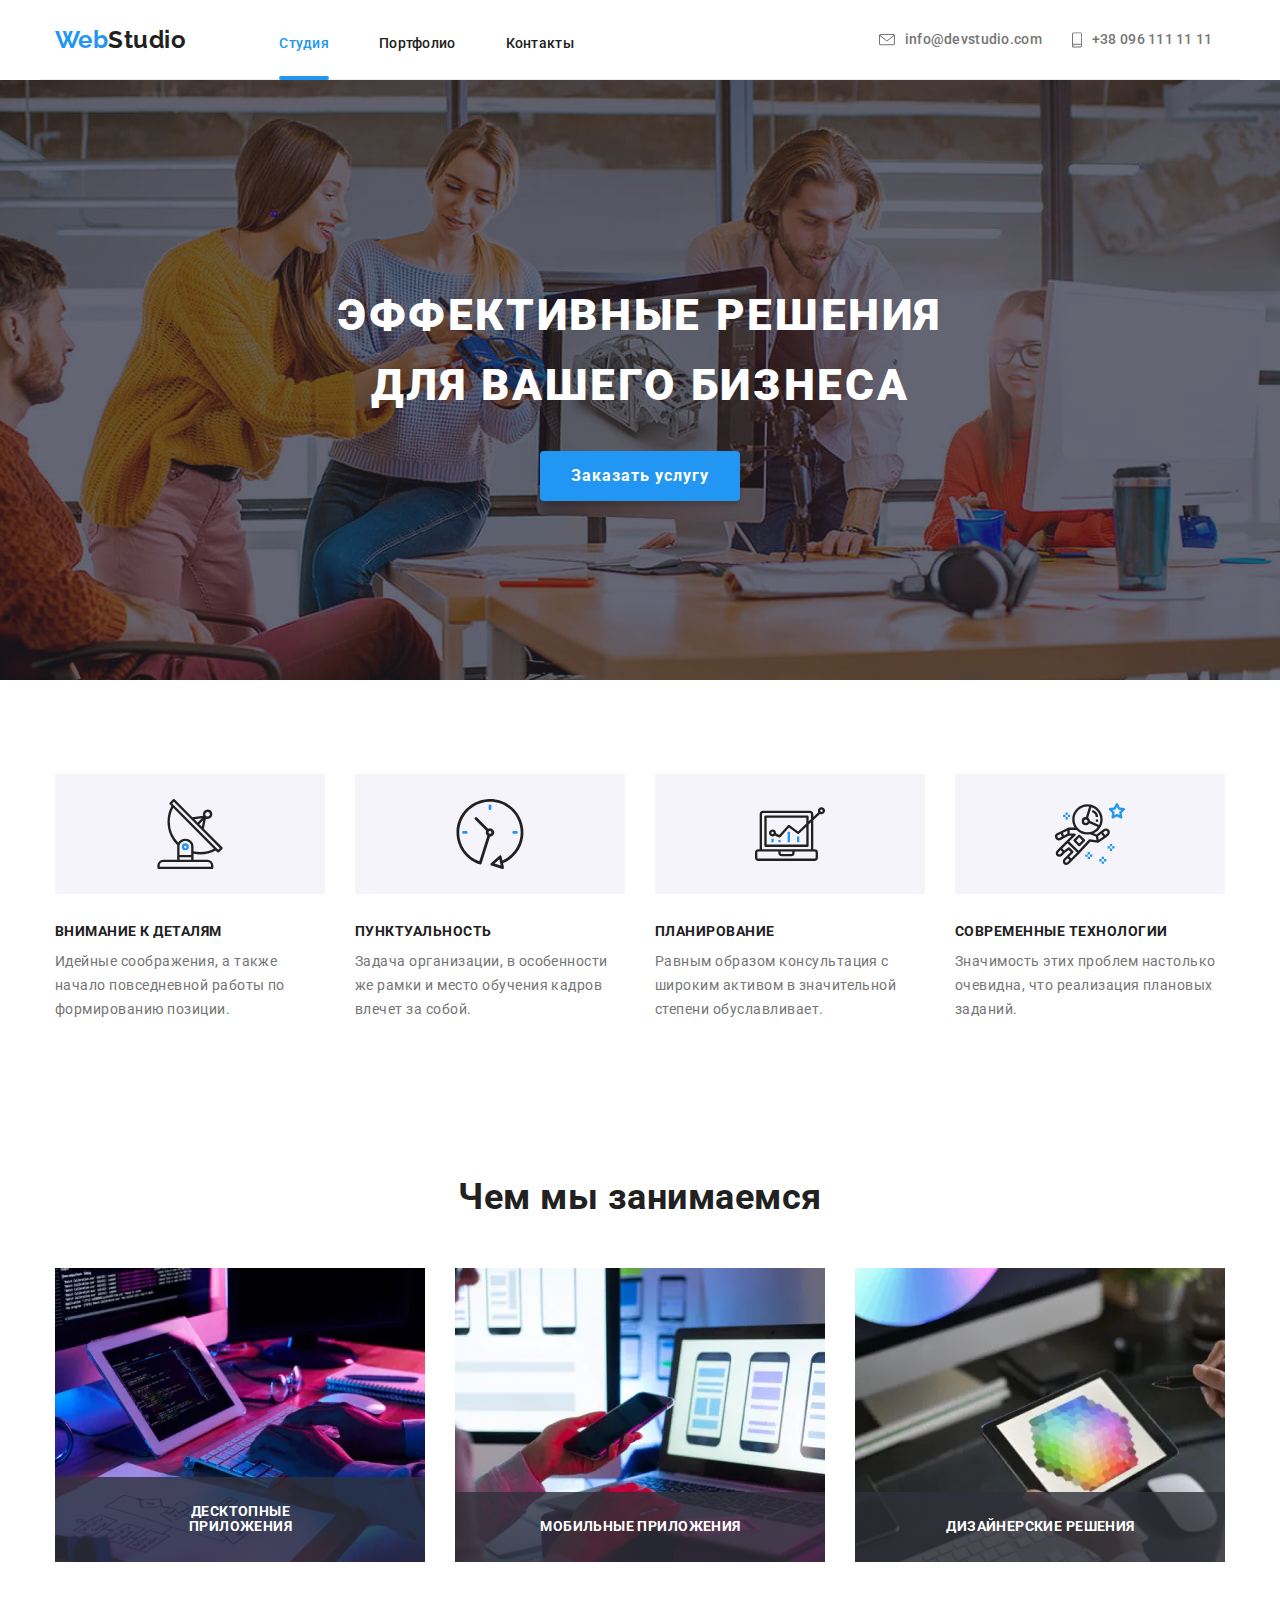
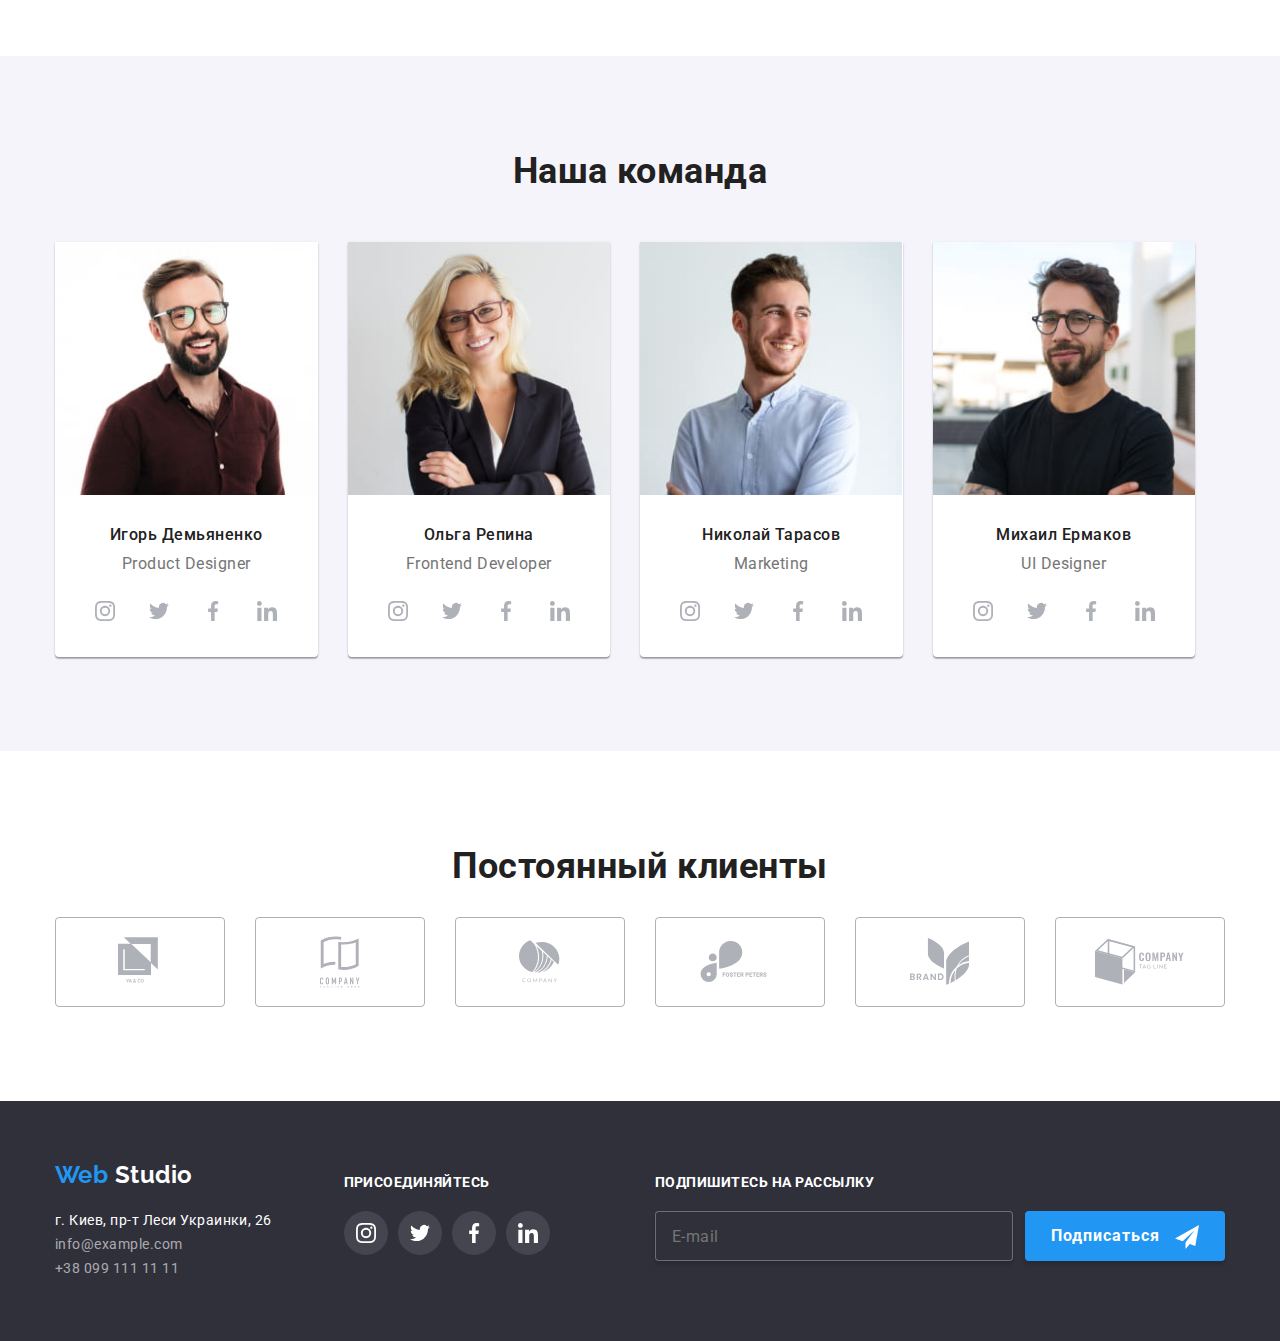
==== commit 8ffa62da: "исправляет портфолио" ====
--- a/index.html
+++ b/index.html
@@ -49,8 +49,8 @@
 						</div>
 						<button type="button" class="menu-button is-open" aria-expanded="false" aria-controls="menu-container" data-menu-button>
 							<svg width="40px" height="40px" aria-label="Переключатель мобильного меню">
+								<use class="icon-menu" href="./images/sprite.svg#menu"></use>
 								<use class="icon-cross" href="./images/sprite.svg#cross-1"></use>
-								<use class="icon-menu" href="./images/sprite.svg#menu"></use>
 							</svg>
 						</button>
 					</div>
--- a/css/main.min.css
+++ b/css/main.min.css
@@ -1,2 +1,2 @@
-@import url("https://fonts.googleapis.com/css2?family=Raleway:wght@700&family=Roboto:wght@400;500;700;900&display=swap");html{-webkit-box-sizing:border-box;box-sizing:border-box}*,*::before,*::after{-webkit-box-sizing:inherit;box-sizing:inherit}body{color:#212121;background-color:#fff;font-family:Roboto, sans-serif;letter-spacing:0.03em}body.modal-open{overflow:hidden}.list,.networks-list,.benefits-list,.duties-list,.team-list{padding:0;margin:0;list-style:none}a[href]{text-decoration:none}a[href]:hover,a[href]:focus{color:#2196f3;outline:none}img{display:block;max-width:100%;height:auto}.container,.footer-container{margin-left:auto;margin-right:auto;padding-left:15px;padding-right:15px;width:100%}@media screen and (min-width: 480px){.container,.footer-container{width:480px}}@media screen and (min-width: 754px){.container,.footer-container{width:768px}}@media screen and (min-width: 1200px){.container,.footer-container{width:1200px}}.section,.benefits,.duties,.team{width:100%;padding-top:60px}@media screen and (min-width: 1200px){.section,.benefits,.duties,.team{padding-top:94px}}.section-title{margin-top:0;margin-bottom:30px;color:#212121;font-weight:bold;font-size:28px;line-height:1.17;text-align:center}@media screen and (min-width: 1200px){.section-title{margin-bottom:50px;font-size:36px}}html{line-height:1.15;-webkit-text-size-adjust:100%}body{margin:0}main{display:block}h1{font-size:2em;margin:0.67em 0}hr{-webkit-box-sizing:content-box;box-sizing:content-box;height:0;overflow:visible}pre{font-family:monospace, monospace;font-size:1em}a{background-color:transparent}abbr[title]{border-bottom:none;text-decoration:underline;-webkit-text-decoration:underline dotted;text-decoration:underline dotted}b,strong{font-weight:bolder}code,kbd,samp{font-family:monospace, monospace;font-size:1em}small{font-size:80%}sub,sup{font-size:75%;line-height:0;position:relative;vertical-align:baseline}sub{bottom:-0.25em}sup{top:-0.5em}img{border-style:none}button,input,optgroup,select,textarea{font-family:inherit;font-size:100%;line-height:1.15;margin:0}button,input{overflow:visible}button,select{text-transform:none}button,[type="button"],[type="reset"],[type="submit"]{-webkit-appearance:button}button::-moz-focus-inner,[type="button"]::-moz-focus-inner,[type="reset"]::-moz-focus-inner,[type="submit"]::-moz-focus-inner{border-style:none;padding:0}button:-moz-focusring,[type="button"]:-moz-focusring,[type="reset"]:-moz-focusring,[type="submit"]:-moz-focusring{outline:1px dotted ButtonText}fieldset{padding:0.35em 0.75em 0.625em}legend{-webkit-box-sizing:border-box;box-sizing:border-box;color:inherit;display:table;max-width:100%;padding:0;white-space:normal}progress{vertical-align:baseline}textarea{overflow:auto}[type="checkbox"],[type="radio"]{-webkit-box-sizing:border-box;box-sizing:border-box;padding:0}[type="number"]::-webkit-inner-spin-button,[type="number"]::-webkit-outer-spin-button{height:auto}[type="search"]{-webkit-appearance:textfield;outline-offset:-2px}[type="search"]::-webkit-search-decoration{-webkit-appearance:none}::-webkit-file-upload-button{-webkit-appearance:button;font:inherit}details{display:block}summary{display:list-item}template{display:none}[hidden]{display:none}.visually-hidden{position:absolute;overflow:hidden;clip:rect(0 0 0 0);height:1px;width:1px;margin:-1px;padding:0;border:0}.button,.modal .banner-button{color:#fff;background-color:#2196f3;font-family:Roboto, sans-serif;line-height:1.9;text-align:center;letter-spacing:0.06em;min-width:200px;height:50px;-webkit-box-shadow:0px 4px 4px rgba(0,0,0,0.15);box-shadow:0px 4px 4px rgba(0,0,0,0.15);border-radius:4px;outline:none;cursor:pointer;display:inline-block;-webkit-box-align:center;-ms-flex-align:center;align-items:center;-webkit-box-pack:center;-ms-flex-pack:center;justify-content:center;font-size:16px;font-weight:400;border:1px solid rgba(0,0,0,0)}.button:focus,.modal .banner-button:focus{outline:none}.logo{color:#212121;font-family:Raleway, sans-serif;line-height:1.17;text-decoration:none;font-size:24px;font-weight:700}@media screen and (max-width: 767px){.logo.padding{padding-top:16px;padding-bottom:16px}}@media screen and (min-width: 768px) and (max-width: 1199px){.logo.padding{padding-top:26px;padding-bottom:26px}}@media screen and (min-width: 1200px){.logo.padding{padding-top:24px;padding-bottom:25px;font-size:26px;font-weight:700;line-height:1.19}}.logo-accent{color:#2196f3}.logo-accent-footer{color:#fff}.button-footer-link{text-decoration:none;color:#fff;font-weight:bold;text-align:center;line-height:1.9;letter-spacing:0.06em}.button-twitter{margin-left:10px;vertical-align:middle}.button>a:hover,.modal .banner-button>a:hover{color:#fff}.modal .banner-button{-webkit-transition:250ms cubic-bezier(0.4, 0, 0.2, 1);transition:250ms cubic-bezier(0.4, 0, 0.2, 1);display:-webkit-box;display:-ms-flexbox;display:flex;-webkit-box-align:center;-ms-flex-align:center;align-items:center;-webkit-box-pack:center;-ms-flex-pack:center;justify-content:center;margin-right:auto;margin-left:auto}.modal .banner-button.button:focus,.modal .banner-button:focus,.modal .banner-button.button:hover,.modal .banner-button:hover{background-color:#188ce8}.backdrop{position:fixed;top:0;left:0;-webkit-transition:opacity 250ms cubic-bezier(0.4, 0, 0.2, 1);transition:opacity 250ms cubic-bezier(0.4, 0, 0.2, 1);width:100%;height:100%;display:block;background-color:rgba(0,0,0,0.2);opacity:1;z-index:2;overflow-y:scroll}.backdrop.is-hidden{-webkit-transition:opacity 250ms cubic-bezier(0.4, 0, 0.2, 1);transition:opacity 250ms cubic-bezier(0.4, 0, 0.2, 1);opacity:0;pointer-events:none}.backdrop.is-hidden .modal{-webkit-transform:translate(-50%, -50%) scale(1.2);transform:translate(-50%, -50%) scale(1.2)}.modal{max-width:100%;padding:40px;margin:15px;position:absolute;top:50%;left:50%;-webkit-transform:translate(-50%, -50%) scale(1);transform:translate(-50%, -50%) scale(1);background-color:#fff;-webkit-box-shadow:0px 1px 3px rgba(0,0,0,0.12),0px 1px 1px rgba(0,0,0,0.14),0px 2px 1px rgba(0,0,0,0.2);box-shadow:0px 1px 3px rgba(0,0,0,0.12),0px 1px 1px rgba(0,0,0,0.14),0px 2px 1px rgba(0,0,0,0.2);border-radius:4px}@media screen and (min-width: 1200px){.modal{width:528px}}@media screen and (max-width: 1199px){.modal{width:450px}}.modal-close{position:absolute;top:8px;right:8px;border:1px solid rgba(0,0,0,0.1);width:30px;height:30px;border-radius:50%;background:#fff;fill:currentColor;cursor:pointer}.modal-close-button{position:absolute;top:8px;right:8px;-webkit-transition:fill 250ms cubic-bezier(0.4, 0, 0.2, 1);transition:fill 250ms cubic-bezier(0.4, 0, 0.2, 1);fill:currentColor}.modal-close:hover .modal-close-button{fill:#2196f3}.modal-close:focus .modal-close-button{fill:#2196f3}.modal-close:focus{outline:none}.modal-input{border:1px solid rgba(33,33,33,0.2);-webkit-transition:border 250ms cubic-bezier(0.4, 0, 0.2, 1);transition:border 250ms cubic-bezier(0.4, 0, 0.2, 1);display:block;margin:0;width:100%;height:40px;padding-left:42px;border-radius:4px;outline:none}.modal-input:focus ~ .modal-icon,.modal-input.modal-input:focus{fill:#2196f3;border-color:#2196f3;overflow:visible;outline:none}.modal-label{position:absolute;top:-4px;left:0;font-size:12px;font-weight:inherit;-webkit-transform:translateY(-100%);transform:translateY(-100%);line-height:14px;letter-spacing:0.01em;color:#757575}.modal-icon{position:absolute;top:50%;left:14px;-webkit-transition:fill 250ms cubic-bezier(0.4, 0, 0.2, 1);transition:fill 250ms cubic-bezier(0.4, 0, 0.2, 1);-webkit-transform:translateY(-50%);transform:translateY(-50%);display:inline-block;fill:#212121}.form{max-width:448px;margin:15px}@media screen and (max-width: 479px){.form{max-width:609px;width:100%;height:100%}}@media screen and (min-width: 480px){.form{max-width:450px;max-height:609px;margin:0px;width:100%}}@media screen and (min-width: 1200px){.form{width:100%;max-width:528px;max-height:581px}}.form>b{font-size:20px;font-weight:bold;margin-top:0px;margin-bottom:30px;display:block;line-height:1.5;text-align:center;letter-spacing:0.03em}@media screen and (min-width: 1200px){.form>b{line-height:23px}}.form-field{display:block;position:relative;margin-top:0px;margin-top:28px}.form-field>textarea{height:120px;resize:none;padding:12px 16px}.form-field>textarea::-webkit-input-placeholder{font-size:14px;font-weight:inherit;line-height:1.1;letter-spacing:0.01em;color:rgba(117,117,117,0.5)}.form-field>textarea:-ms-input-placeholder{font-size:14px;font-weight:inherit;line-height:1.1;letter-spacing:0.01em;color:rgba(117,117,117,0.5)}.form-field>textarea::-ms-input-placeholder{font-size:14px;font-weight:inherit;line-height:1.1;letter-spacing:0.01em;color:rgba(117,117,117,0.5)}.form-field>textarea::placeholder{font-size:14px;font-weight:inherit;line-height:1.1;letter-spacing:0.01em;color:rgba(117,117,117,0.5)}.checkbox{position:absolute;overflow:hidden;clip:rect(0 0 0 0);height:1px;width:1px;margin:-1px;padding:0;border:0}.checkbox-field{display:-webkit-box;display:-ms-flexbox;display:flex;-webkit-box-align:center;-ms-flex-align:center;align-items:center;-webkit-box-pack:center;-ms-flex-pack:center;justify-content:center;margin-top:0;margin-top:20px}.checkbox-icon{-webkit-transition:250ms cubic-bezier(0.4, 0, 0.2, 1);transition:250ms cubic-bezier(0.4, 0, 0.2, 1);-webkit-transition:border 250ms cubic-bezier(0.4, 0, 0.2, 1);transition:border 250ms cubic-bezier(0.4, 0, 0.2, 1);display:inline-block;width:16px;height:15px;margin-left:12px;margin-right:8px;border:2px solid #212121;border-radius:2px;background-size:contain;background-origin:border-box;fill:transparent}.checkbox:checked+.checkbox-icon{-webkit-transition:250ms cubic-bezier(0.4, 0, 0.2, 1);transition:250ms cubic-bezier(0.4, 0, 0.2, 1);border:none;background-color:#2196f3;fill:#fff}.checkbox-label{font-size:14px;font-weight:400;line-height:1.7;letter-spacing:0.03em;color:#757575}.checkbox-label.underlined{color:#2196f3;text-decoration:underline}.footer-email{margin-top:12px;margin-right:0px;margin-left:0px;width:100%}@media screen and (max-width: 1199px){.footer-email{margin-top:60px}}@media screen and (min-width: 1200px){.footer-email{width:570px}}.footer-input{display:block;-webkit-box-align:center;-ms-flex-align:center;align-items:center;-webkit-box-pack:center;-ms-flex-pack:center;justify-content:center;font-size:16px;font-weight:400;border:1px solid rgba(255,255,255,0.3);height:50px;width:100%;padding-top:15px;padding-left:16px;padding-bottom:15px;margin:0;outline:none;-webkit-box-shadow:0px 4px 4px rgba(0,0,0,0.15);box-shadow:0px 4px 4px rgba(0,0,0,0.15);border-radius:4px;line-height:1.3;letter-spacing:0.03em;color:rgba(255,255,255,0.6);background:#2f303a}@media screen and (min-width: 1200px){.footer-input{width:358px;display:-webkit-box;display:-ms-flexbox;display:flex;-webkit-box-align:center;-ms-flex-align:center;align-items:center;-webkit-box-pack:center;-ms-flex-pack:center;justify-content:center}}@media screen and (min-width: 480px) and (max-width: 1199px){.footer-input{width:450px;display:-webkit-box;display:-ms-flexbox;display:flex;-webkit-box-align:center;-ms-flex-align:center;align-items:center;-webkit-box-pack:center;-ms-flex-pack:center;justify-content:center;margin:auto}}.email-item{width:100%}@media screen and (min-width: 1200px){.email-item{-webkit-box-pack:justify;-ms-flex-pack:justify;justify-content:space-between;display:-webkit-box;display:-ms-flexbox;display:flex}}.email-item .button,.email-item .modal .banner-button,.modal .email-item .banner-button{display:-webkit-box;display:-ms-flexbox;display:flex;-webkit-box-align:center;-ms-flex-align:center;align-items:center;-webkit-box-pack:center;-ms-flex-pack:center;justify-content:center;-webkit-transition:250ms cubic-bezier(0.4, 0, 0.2, 1);transition:250ms cubic-bezier(0.4, 0, 0.2, 1);width:200px;height:50px;fill:#fff}@media screen and (max-width: 1199px){.email-item .button,.email-item .modal .banner-button,.modal .email-item .banner-button{margin-top:20px;margin-right:auto;margin-left:auto}}@media screen and (min-width: 1200px){.email-item .button,.email-item .modal .banner-button,.modal .email-item .banner-button{margin-left:12px}}.email-list{margin-top:20px}@media screen and (max-width: 753px){.email-list{display:-webkit-box;display:-ms-flexbox;display:flex;-webkit-box-align:center;-ms-flex-align:center;align-items:center;-webkit-box-pack:center;-ms-flex-pack:center;justify-content:center;-webkit-box-orient:vertical;-webkit-box-direction:normal;-ms-flex-direction:column;flex-direction:column}}.page-header{width:100%;max-height:60px;background-color:#fff;z-index:1}.page-header .container,.page-header .footer-container{width:100%;margin:0}@media screen and (min-width: 768px){.page-header{min-height:80px;margin-left:auto;margin-right:auto}}@media screen and (min-width: 1200px){.page-header{width:1200px}}@media screen and (max-width: 768px){.head-navi{margin-bottom:60px}}@media screen and (min-width: 768px) and (max-width: 1199px){.head-navi{display:-webkit-box;display:-ms-flexbox;display:flex;margin-top:32px;margin-bottom:32px}}@media screen and (min-width: 768px){.head-links{display:-webkit-box;display:-ms-flexbox;display:flex;height:80px}}@media screen and (min-width: 768px) and (max-width: 1199px){.head-links{margin-left:88px}}.head-container{display:-webkit-inline-box;display:-ms-inline-flexbox;display:inline-flex;border-bottom:1px solid #ececec}@media screen and (max-width: 767px){.head-container{-webkit-box-pack:justify;-ms-flex-pack:justify;justify-content:space-between;width:60px}}@media screen and (min-width: 768px){.head-container{width:80px;margin-left:auto;margin-right:auto}}@media screen and (min-width: 768px) and (max-width: 1200px){.head-container{-webkit-box-pack:center;-ms-flex-pack:center;justify-content:center}}.head-contacts{color:#212121}@media screen and (max-width: 767px){.head-contacts{-webkit-box-orient:vertical;-webkit-box-direction:normal;-ms-flex-direction:column;flex-direction:column;-webkit-box-pack:center;-ms-flex-pack:center;justify-content:center}}@media screen and (min-width: 768px) and (max-width: 1199px){.head-contacts{margin-top:21px;margin-left:84px}}@media screen and (min-width: 1200px){.head-contacts{display:-webkit-box;display:-ms-flexbox;display:flex;-webkit-box-align:center;-ms-flex-align:center;align-items:center;-webkit-box-pack:center;-ms-flex-pack:center;justify-content:center;text-align:center;margin-left:305px}}.head-contacts .link{font-size:14px;font-weight:500;-webkit-transition:250ms cubic-bezier(0.4, 0, 0.2, 1);transition:250ms cubic-bezier(0.4, 0, 0.2, 1);color:#757575;fill:currentColor;text-decoration:none;line-height:1.14;letter-spacing:0.02em}@media screen and (max-width: 767px){.head-contacts .link{font-size:18px;font-weight:500;line-height:1.16}}.head-contacts .link:focus{color:#2196f3}.head-contacts .link:hover{color:#2196f3}@media screen and (min-width: 1200px){.head-contacts .link{display:-webkit-box;display:-ms-flexbox;display:flex;-webkit-box-align:center;-ms-flex-align:center;align-items:center;-webkit-box-pack:center;-ms-flex-pack:center;justify-content:center}}.page{text-align:center}@media screen and (min-width: 768px){.page{display:-webkit-box;display:-ms-flexbox;display:flex}}@media screen and (min-width: 1200px){.page{margin-left:93px}}.page-item:hover{color:#2196f3}.page-item:focus{color:#2196f3}.page-item:last-child{margin:0}@media screen and (min-width: 768px){.page-item{margin-right:50px}}@media screen and (min-width: 1200px){.page-item{margin-right:50px}}.page .link{padding-top:32px;padding-bottom:32px;font-family:Roboto, sans-serif;color:#212121;line-height:1.2;letter-spacing:0.02em;font-size:14px;font-weight:500;-webkit-transition:250ms cubic-bezier(0.4, 0, 0.2, 1);transition:250ms cubic-bezier(0.4, 0, 0.2, 1)}@media screen and (max-width: 767px){.page .link{font-size:18px;font-weight:500;line-height:1.16}}@media screen and (min-width: 768px) and (max-width: 1199px){.page .link{font-size:12px;font-weight:500;line-height:1.16}}@media screen and (max-width: 768px){.page-item:not(:last-child){margin-bottom:40px}}.link.current{color:#2196f3;position:relative}.link.current::after{content:" ";display:block;width:100%;height:4px;border-radius:2px;background-color:#2196f3}@media screen and (max-width: 767px){.link.current::after{position:absolute;bottom:24px;left:0}}@media screen and (min-width: 768px) and (max-width: 1199px){.link.current::after{position:absolute;bottom:3px;left:0}}@media screen and (min-width: 1200px){.link.current::after{position:absolute;bottom:2px;left:0}}@media screen and (min-width: 1200px){.page.list,.page.networks-list,.page.benefits-list,.page.duties-list,.page.team-list{margin-top:32px;margin-bottom:32px}}.contacts-item .link{-webkit-transition:250ms cubic-bezier(0.4, 0, 0.2, 1);transition:250ms cubic-bezier(0.4, 0, 0.2, 1)}.contacts-item .link:focus{fill:#2196f3;color:#2196f3;background-color:#fff}.contacts-item .link:hover{fill:#2196f3;color:#2196f3;background-color:#fff}@media screen and (min-width: 768px) and (max-width: 1199px){.contacts-item.mail{margin-bottom:10px}}@media screen and (max-width: 767px){.contacts-item:not(:last-child){margin-bottom:16px}}@media screen and (min-width: 1200px){.contacts-item:not(:last-child){display:-webkit-inline-box;display:-ms-inline-flexbox;display:inline-flex;margin-right:30px}}.icon-envelope{background-size:15px 10px;margin-right:10px}.icon-phone{margin-right:10px}.menu-button{outline:none;display:-webkit-inline-box;display:-ms-inline-flexbox;display:inline-flex;margin-top:10px;padding:0;border:none;height:40px;width:40px;fill:black;background-color:transparent}.menu-button .icon-menu{display:block}.menu-button .icon-cross{display:none}.menu-button.is-open .icon-menu{display:none}.menu-button.is-open .icon-cross{display:block}.menu-button:hover,.menu-button:focus{fill:#2196f3}@media screen and (min-width: 768px){.menu-button{display:none}}.menu-container{width:100%;padding:60px, 15px;font-size:18px;font-weight:500;background-color:#fff}@media screen and (max-width: 767px){.menu-container{border-top:1px solid #ececec;position:absolute;top:100%;left:0;display:none}.menu-container.is-open{display:block}}@media screen and (max-width: 767px){.menu-container{-webkit-box-shadow:0px 4px 8px rgba(0,0,0,0.04),0px 2px 4px rgba(0,0,0,0.08),0px 1px 3px rgba(0,0,0,0.16);box-shadow:0px 4px 8px rgba(0,0,0,0.04),0px 2px 4px rgba(0,0,0,0.08),0px 1px 3px rgba(0,0,0,0.16)}}@media screen and (max-width: 767px){.menu{padding:60px;text-align:center}}@media screen and (min-width: 768px) and (max-width: 1199px){.menu{-webkit-box-pack:justify;-ms-flex-pack:justify;justify-content:space-between}}@media screen and (min-width: 768px){.menu{display:-webkit-box;display:-ms-flexbox;display:flex;-webkit-box-flex:1;-ms-flex-positive:1;flex-grow:1;max-height:80px}}.page-header{position:relative}.footer{padding-top:60px;padding-bottom:60px;background-color:#2f303a;width:100%}@media screen and (max-width: 1199px){.footer{text-align:center}}.footer-container{display:block}@media screen and (min-width: 1200px){.footer-container{display:-webkit-box;display:-ms-flexbox;display:flex;-webkit-box-pack:justify;-ms-flex-pack:justify;justify-content:space-between}}@media screen and (min-width: 768px) and (max-width: 1199px){.footer-container{display:-webkit-box;display:-ms-flexbox;display:flex;-ms-flex-wrap:wrap;flex-wrap:wrap;-webkit-box-pack:justify;-ms-flex-pack:justify;justify-content:space-between}}@media screen and (min-width: 1200px){.footer-navi{margin-right:70px;width:270px}}@media screen and (min-width: 1200px) and (min-width: 768px) and (max-width: 1199px){.footer-navi{margin-left:76px;max-width:232px}}.footer-title{font-size:14px;font-weight:bold;color:#fff;line-height:1.14;text-transform:uppercase}.footer-icon{fill:white-text-color}.address{font-size:14px;font-weight:400;margin-top:20px;margin-bottom:9px;color:#fff;line-height:1.71;font-style:normal;text-decoration:none}.address-text{font-size:14px;font-weight:400;color:rgba(255,255,255,0.6);line-height:1.71;text-decoration:none;font-style:normal}.address-list{margin-top:20px}.address-list>span:not(:last-child){margin-bottom:9px}@media screen and (min-width: 1200px){.address-list{margin-top:20px}}.networks{margin-top:60px}@media screen and (min-width: 1200px){.networks{width:270px;margin-top:12px}}.networks-list{display:-webkit-box;display:-ms-flexbox;display:flex}@media screen and (max-width: 753px){.networks-list{-webkit-box-pack:center;-ms-flex-pack:center;justify-content:center}}.networks-item:not(:last-child){margin-right:10px}@media screen and (min-width: 768px) and (max-width: 1199px){.networks{margin-right:89px;margin-top:0;max-width:206px}}.networks-item .link{display:-webkit-inline-box;display:-ms-inline-flexbox;display:inline-flex;-webkit-box-align:center;-ms-flex-align:center;align-items:center;-webkit-box-pack:center;-ms-flex-pack:center;justify-content:center;-webkit-transition:250ms cubic-bezier(0.4, 0, 0.2, 1);transition:250ms cubic-bezier(0.4, 0, 0.2, 1);margin-top:20px;width:44px;height:44px;background-color:rgba(255,255,255,0.1);background-position:center;border-radius:50%;fill:#fff;cursor:pointer}.networks-item .link:focus{background-color:#2196f3}.networks-item .link:hover{background-color:#2196f3}.banner{text-align:center;background-image:-webkit-gradient(linear, left top, right top, from(rgba(47,48,58,0.4)), to(rgba(47,48,58,0.4))),url(../images/banner.jpg);background-image:linear-gradient(to right, rgba(47,48,58,0.4), rgba(47,48,58,0.4)),url(../images/banner.jpg);background-size:1600px 600px;background-position:center;height:400px;max-width:1600px;padding-top:118px;padding-bottom:118px;margin-left:auto;margin-right:auto}@media screen and (min-width: 1200px){.banner{height:600px;padding-top:200px;padding-bottom:200px}}.banner-title{font-size:26px;font-weight:900;margin-top:0;margin-bottom:0;color:#fff;line-height:1.36;letter-spacing:0.06em;text-transform:uppercase}@media screen and (min-width: 768px) and (max-width: 1199px){.banner-title{font-size:26px;font-weight:900}}@media screen and (min-width: 1200px){.banner-title{font-size:44px;font-weight:900;line-height:1.6}}.banner-button{margin-top:30px;font-weight:bold}@media screen and (max-width: 767px){.banner{background-image:-webkit-gradient(linear, left top, right top, from(rgba(47,48,58,0.4)), to(rgba(47,48,58,0.4))),url("../images/banner-480-1x.jpg");background-image:linear-gradient(to right, rgba(47,48,58,0.4), rgba(47,48,58,0.4)),url("../images/banner-480-1x.jpg");background-size:cover}}@media screen and (max-width: 767px) and (min-device-pixel-ratio: 2), screen and (max-width: 767px) and (-webkit-min-device-pixel-ratio: 2), screen and (max-width: 767px) and (min-resolution: 192dpi), screen and (max-width: 767px) and (min-resolution: 2dppx){.banner{background-image:-webkit-gradient(linear, left top, right top, from(rgba(47,48,58,0.4)), to(rgba(47,48,58,0.4))),url("../images/banner-480-2x.jpg");background-image:linear-gradient(to right, rgba(47,48,58,0.4), rgba(47,48,58,0.4)),url("../images/banner-480-2x.jpg")}}@media screen and (min-width: 768px) and (max-width: 1199px){.banner{background-image:-webkit-gradient(linear, left top, right top, from(rgba(47,48,58,0.4)), to(rgba(47,48,58,0.4))),url("../images/banner-768-1x.jpg");background-image:linear-gradient(to right, rgba(47,48,58,0.4), rgba(47,48,58,0.4)),url("../images/banner-768-1x.jpg");background-size:cover}}@media screen and (min-width: 768px) and (max-width: 1199px) and (min-device-pixel-ratio: 2), screen and (min-width: 768px) and (max-width: 1199px) and (-webkit-min-device-pixel-ratio: 2), screen and (min-width: 768px) and (max-width: 1199px) and (min-resolution: 192dpi), screen and (min-width: 768px) and (max-width: 1199px) and (min-resolution: 2dppx){.banner{background-image:-webkit-gradient(linear, left top, right top, from(rgba(47,48,58,0.4)), to(rgba(47,48,58,0.4))),url("../images/banner-768-2x.jpg");background-image:linear-gradient(to right, rgba(47,48,58,0.4), rgba(47,48,58,0.4)),url("../images/banner-768-2x.jpg")}}@media screen and (min-width: 1200px){.banner{background-image:-webkit-gradient(linear, left top, right top, from(rgba(47,48,58,0.4)), to(rgba(47,48,58,0.4))),url("../images/banner-1200-1x.jpg");background-image:linear-gradient(to right, rgba(47,48,58,0.4), rgba(47,48,58,0.4)),url("../images/banner-1200-1x.jpg");background-size:cover}}@media screen and (min-width: 1200px) and (min-device-pixel-ratio: 2), screen and (min-width: 1200px) and (-webkit-min-device-pixel-ratio: 2), screen and (min-width: 1200px) and (min-resolution: 192dpi), screen and (min-width: 1200px) and (min-resolution: 2dppx){.banner{background-image:-webkit-gradient(linear, left top, right top, from(rgba(47,48,58,0.4)), to(rgba(47,48,58,0.4))),url("../images/banner-1200-2x.jpg");background-image:linear-gradient(to right, rgba(47,48,58,0.4), rgba(47,48,58,0.4)),url("../images/banner-1200-2x.jpg")}}.benefits .container,.benefits .footer-container{padding-bottom:60px}.benefits-list{width:100%;margin-top:0px;margin-bottom:0px}@media screen and (min-width: 768px) and (max-width: 1199px){.benefits-list{margin:-15px;display:-webkit-box;display:-ms-flexbox;display:flex;-ms-flex-wrap:wrap;flex-wrap:wrap}}@media screen and (min-width: 1200px){.benefits-list{display:-webkit-box;display:-ms-flexbox;display:flex;margin:-15px}}.benefits-list .header{font-size:14px;font-weight:bold;margin-top:30px;margin-bottom:10px;color:#212121;line-height:1.14;text-transform:uppercase}@media screen and (max-width: 767px){.benefits-list .header{text-align:center}}.benefits-list .text{font-size:14px;font-weight:400;margin-top:0;margin-bottom:0;color:#757575;line-height:1.71}.benefits-item{max-width:450px;margin-bottom:30px}@media screen and (min-width: 768px) and (max-width: 1199px){.benefits-item{margin:15px;width:calc(50% - 30px)}}@media screen and (min-width: 1200px){.benefits-item{min-width:270px;margin:15px}}.benefits-bg{display:-webkit-inline-box;display:-ms-inline-flexbox;display:inline-flex;-webkit-box-align:center;-ms-flex-align:center;align-items:center;-webkit-box-pack:center;-ms-flex-pack:center;justify-content:center;margin-bottom:30px;height:120px;background-color:#f5f4fa;width:100%}@media screen and (max-width: 767px){.benefits-bg{max-width:450px}}@media screen and (min-width: 1200px){.benefits-bg{width:270px;display:-webkit-inline-box;display:-ms-inline-flexbox;display:inline-flex}}.duties .container,.duties .footer-container{padding-bottom:94px}.duties-list{display:-webkit-box;display:-ms-flexbox;display:flex;margin-top:30px}.duties-item{position:relative}.duties-item+.duties-item{margin-left:30px;width:370px}.duties-text{position:absolute;bottom:0px;left:0px;font-size:14px;font-weight:700;right:0px;font-family:Roboto, sans-serif;line-height:1.1;text-align:center;letter-spacing:0.03em;text-transform:uppercase;color:#fff;background-image:-webkit-gradient(linear, left top, right top, from(rgba(47,48,58,0.8)), to(rgba(47,48,58,0.8)));background-image:linear-gradient(to right, rgba(47,48,58,0.8), rgba(47,48,58,0.8));padding:27px 82px 27px 83px;margin:0px}@media screen and (max-width: 1199px){.duties{display:none}}.team{background-color:#f5f4fa;width:100%;text-align:center}.team.section,.team{padding-bottom:60px}@media screen and (min-width: 1200px){.team.section,.team{padding-bottom:94px}}.team-list{width:100%;margin:-15px}@media screen and (min-width: 768px) and (max-width: 1199px){.team-list{display:-webkit-box;display:-ms-flexbox;display:flex;-ms-flex-wrap:wrap;flex-wrap:wrap}}@media screen and (min-width: 1200px){.team-list{display:-webkit-box;display:-ms-flexbox;display:flex}}.team-list .header{font-size:16px;font-weight:500;margin-top:30px;margin-bottom:10px;color:#212121;line-height:1.19;text-align:center}.team-list .text{font-size:16px;font-weight:400;margin:0;color:#757575;line-height:1.19;text-align:center}.team-member{width:100%;margin:15px;-webkit-box-shadow:0px 2px 1px rgba(0,0,0,0.2),0px 1px 1px rgba(0,0,0,0.14),0px 1px 3px rgba(0,0,0,0.12);box-shadow:0px 2px 1px rgba(0,0,0,0.2),0px 1px 1px rgba(0,0,0,0.14),0px 1px 3px rgba(0,0,0,0.12);border-radius:0px 0px 4px 4px;background-color:#fff}@media screen and (min-width: 768px) and (max-width: 1199px){.team-member{width:calc(50% - 30px)}}@media screen and (min-width: 1200px){.team-member{max-width:calc(25% - 30px)}}.team-member>img{width:100%;height:auto}@media screen and (min-width: 768px) and (max-width: 1199px){.team-member>img{width:354px}}@media screen and (min-width: 1200px){.team-member>img{width:270px}}.team-networks{display:-webkit-box;display:-ms-flexbox;display:flex;-webkit-box-align:center;-ms-flex-align:center;align-items:center;-webkit-box-pack:center;-ms-flex-pack:center;justify-content:center}.team-networks-item:not(:last-child){margin-right:10px}.team-networks-item .link{display:-webkit-box;display:-ms-flexbox;display:flex;-webkit-box-align:center;-ms-flex-align:center;align-items:center;-webkit-box-pack:center;-ms-flex-pack:center;justify-content:center;-webkit-transition:250ms cubic-bezier(0.4, 0, 0.2, 1);transition:250ms cubic-bezier(0.4, 0, 0.2, 1);margin-top:16px;height:44px;width:44px;background-color:#fff;border-radius:50%;background-position:center;fill:#afb1b8;margin-bottom:24px}.team-networks-item .link:focus,.team-networks-item .link:hover{background-color:#2196f3;fill:#fff}.clients{padding-bottom:60px}.clients .section-title{margin-bottom:30px}.clients-list{display:-webkit-box;display:-ms-flexbox;display:flex;margin:-15px}@media screen and (max-width: 1199px){.clients-list{-ms-flex-wrap:wrap;flex-wrap:wrap}}@media screen and (min-width: 1200px){.clients{padding-bottom:94px}}.clients-item{margin:15px}.clients-item .link{border:1px solid #afb1b8;display:-webkit-box;display:-ms-flexbox;display:flex;-webkit-box-align:center;-ms-flex-align:center;align-items:center;-webkit-box-pack:center;-ms-flex-pack:center;justify-content:center;-webkit-transition:250ms cubic-bezier(0.4, 0, 0.2, 1);transition:250ms cubic-bezier(0.4, 0, 0.2, 1);height:90px;border-radius:4px;background-color:#fff;fill:#afb1b8}.clients-item .link:focus,.clients-item .link:hover{border:1px solid #2196f3;fill:#2196f3}@media screen and (max-width: 767px){.clients-item{min-width:calc(50% - 30px)}}@media screen and (min-width: 768px) and (max-width: 1199px){.clients-item{min-width:calc((100% - 90px) / 3)}}@media screen and (min-width: 1200px){.clients-item{min-width:calc((100% - 180px) / 6)}}
+@import url("https://fonts.googleapis.com/css2?family=Raleway:wght@700&family=Roboto:wght@400;500;700;900&display=swap");html{-webkit-box-sizing:border-box;box-sizing:border-box}*,*::before,*::after{-webkit-box-sizing:inherit;box-sizing:inherit}body{color:#212121;background-color:#fff;font-family:Roboto, sans-serif;letter-spacing:0.03em}body.modal-open{overflow:hidden}.list,.networks-list,.benefits-list,.duties-list,.team-list{padding:0;margin:0;list-style:none}a[href]{text-decoration:none}a[href]:hover,a[href]:focus{color:#2196f3;outline:none}img{display:block;max-width:100%;height:auto}.container,.footer-container{margin-left:auto;margin-right:auto;padding-left:15px;padding-right:15px;width:100%}@media screen and (min-width: 480px){.container,.footer-container{width:480px}}@media screen and (min-width: 754px){.container,.footer-container{width:768px}}@media screen and (min-width: 1200px){.container,.footer-container{width:1200px}}.section,.benefits,.duties,.team{width:100%;padding-top:60px}@media screen and (min-width: 1200px){.section,.benefits,.duties,.team{padding-top:94px}}.section-title{margin-top:0;margin-bottom:30px;color:#212121;font-weight:bold;font-size:28px;line-height:1.17;text-align:center}@media screen and (min-width: 1200px){.section-title{margin-bottom:50px;font-size:36px}}html{line-height:1.15;-webkit-text-size-adjust:100%}body{margin:0}main{display:block}h1{font-size:2em;margin:0.67em 0}hr{-webkit-box-sizing:content-box;box-sizing:content-box;height:0;overflow:visible}pre{font-family:monospace, monospace;font-size:1em}a{background-color:transparent}abbr[title]{border-bottom:none;text-decoration:underline;-webkit-text-decoration:underline dotted;text-decoration:underline dotted}b,strong{font-weight:bolder}code,kbd,samp{font-family:monospace, monospace;font-size:1em}small{font-size:80%}sub,sup{font-size:75%;line-height:0;position:relative;vertical-align:baseline}sub{bottom:-0.25em}sup{top:-0.5em}img{border-style:none}button,input,optgroup,select,textarea{font-family:inherit;font-size:100%;line-height:1.15;margin:0}button,input{overflow:visible}button,select{text-transform:none}button,[type="button"],[type="reset"],[type="submit"]{-webkit-appearance:button}button::-moz-focus-inner,[type="button"]::-moz-focus-inner,[type="reset"]::-moz-focus-inner,[type="submit"]::-moz-focus-inner{border-style:none;padding:0}button:-moz-focusring,[type="button"]:-moz-focusring,[type="reset"]:-moz-focusring,[type="submit"]:-moz-focusring{outline:1px dotted ButtonText}fieldset{padding:0.35em 0.75em 0.625em}legend{-webkit-box-sizing:border-box;box-sizing:border-box;color:inherit;display:table;max-width:100%;padding:0;white-space:normal}progress{vertical-align:baseline}textarea{overflow:auto}[type="checkbox"],[type="radio"]{-webkit-box-sizing:border-box;box-sizing:border-box;padding:0}[type="number"]::-webkit-inner-spin-button,[type="number"]::-webkit-outer-spin-button{height:auto}[type="search"]{-webkit-appearance:textfield;outline-offset:-2px}[type="search"]::-webkit-search-decoration{-webkit-appearance:none}::-webkit-file-upload-button{-webkit-appearance:button;font:inherit}details{display:block}summary{display:list-item}template{display:none}[hidden]{display:none}.visually-hidden{position:absolute;overflow:hidden;clip:rect(0 0 0 0);height:1px;width:1px;margin:-1px;padding:0;border:0}.button,.modal .banner-button{color:#fff;background-color:#2196f3;font-family:Roboto, sans-serif;line-height:1.9;text-align:center;letter-spacing:0.06em;min-width:200px;height:50px;-webkit-box-shadow:0px 4px 4px rgba(0,0,0,0.15);box-shadow:0px 4px 4px rgba(0,0,0,0.15);border-radius:4px;outline:none;cursor:pointer;display:inline-block;-webkit-box-align:center;-ms-flex-align:center;align-items:center;-webkit-box-pack:center;-ms-flex-pack:center;justify-content:center;font-size:16px;font-weight:400;border:1px solid rgba(0,0,0,0)}.button:focus,.modal .banner-button:focus{outline:none}.logo{color:#212121;font-family:Raleway, sans-serif;line-height:1.17;text-decoration:none;font-size:24px;font-weight:700}@media screen and (max-width: 767px){.logo.padding{padding-top:16px;padding-bottom:16px}}@media screen and (min-width: 768px) and (max-width: 1199px){.logo.padding{padding-top:26px;padding-bottom:26px}}@media screen and (min-width: 1200px){.logo.padding{padding-top:24px;padding-bottom:25px;font-size:26px;font-weight:700;line-height:1.19}}.logo-accent{color:#2196f3}.logo-accent-footer{color:#fff}.button-footer-link{text-decoration:none;color:#fff;font-weight:bold;text-align:center;line-height:1.9;letter-spacing:0.06em}.button-twitter{margin-left:10px;vertical-align:middle}.button>a:hover,.modal .banner-button>a:hover{color:#fff}.modal .banner-button{-webkit-transition:250ms cubic-bezier(0.4, 0, 0.2, 1);transition:250ms cubic-bezier(0.4, 0, 0.2, 1);display:-webkit-box;display:-ms-flexbox;display:flex;-webkit-box-align:center;-ms-flex-align:center;align-items:center;-webkit-box-pack:center;-ms-flex-pack:center;justify-content:center;margin-right:auto;margin-left:auto}.modal .banner-button.button:focus,.modal .banner-button:focus,.modal .banner-button.button:hover,.modal .banner-button:hover{background-color:#188ce8}.backdrop{position:fixed;top:0;left:0;-webkit-transition:opacity 250ms cubic-bezier(0.4, 0, 0.2, 1);transition:opacity 250ms cubic-bezier(0.4, 0, 0.2, 1);width:100%;height:100%;display:block;background-color:rgba(0,0,0,0.2);opacity:1;z-index:2;overflow-y:scroll}.backdrop.is-hidden{-webkit-transition:opacity 250ms cubic-bezier(0.4, 0, 0.2, 1);transition:opacity 250ms cubic-bezier(0.4, 0, 0.2, 1);opacity:0;pointer-events:none}.backdrop.is-hidden .modal{-webkit-transform:translate(-50%, -50%) scale(1.2);transform:translate(-50%, -50%) scale(1.2)}.modal{width:100%;margin:auto;-webkit-transform:translate(-50%, -50%) scale(1);transform:translate(-50%, -50%) scale(1);background-color:#fff;-webkit-box-shadow:0px 1px 3px rgba(0,0,0,0.12),0px 1px 1px rgba(0,0,0,0.14),0px 2px 1px rgba(0,0,0,0.2);box-shadow:0px 1px 3px rgba(0,0,0,0.12),0px 1px 1px rgba(0,0,0,0.14),0px 2px 1px rgba(0,0,0,0.2);border-radius:4px}@media screen and (max-width: 479px){.modal{position:absolute;top:60%;left:50%}}@media screen and (min-width: 480px){.modal{position:absolute;top:50%;left:50%;width:450px}}@media screen and (min-width: 1200px){.modal{width:528px}}.modal-close{position:absolute;top:8px;right:8px;border:1px solid rgba(0,0,0,0.1);width:30px;height:30px;border-radius:50%;background:#fff;fill:currentColor;cursor:pointer}.modal-close-button{position:absolute;top:8px;right:8px;-webkit-transition:fill 250ms cubic-bezier(0.4, 0, 0.2, 1);transition:fill 250ms cubic-bezier(0.4, 0, 0.2, 1);fill:currentColor}.modal-close:hover .modal-close-button{fill:#2196f3}.modal-close:focus .modal-close-button{fill:#2196f3}.modal-close:focus{outline:none}.modal-input{border:1px solid rgba(33,33,33,0.2);-webkit-transition:border 250ms cubic-bezier(0.4, 0, 0.2, 1);transition:border 250ms cubic-bezier(0.4, 0, 0.2, 1);display:block;margin:0;width:100%;height:40px;padding-left:42px;border-radius:4px;outline:none}.modal-input:focus ~ .modal-icon,.modal-input.modal-input:focus{fill:#2196f3;border-color:#2196f3;overflow:visible;outline:none}.modal-label{position:absolute;top:-4px;left:0;font-size:12px;font-weight:inherit;-webkit-transform:translateY(-100%);transform:translateY(-100%);line-height:14px;letter-spacing:0.01em;color:#757575}.modal-icon{position:absolute;top:50%;left:14px;-webkit-transition:fill 250ms cubic-bezier(0.4, 0, 0.2, 1);transition:fill 250ms cubic-bezier(0.4, 0, 0.2, 1);-webkit-transform:translateY(-50%);transform:translateY(-50%);display:inline-block;fill:#212121}.form{width:448px;padding:40px}@media screen and (max-width: 479px){.form{max-width:450px;width:100%;height:100%}}@media screen and (min-width: 480px){.form{max-width:450px;max-height:609px;margin:0px;width:100%}}@media screen and (min-width: 1200px){.form{width:100%;max-width:528px;max-height:581px}}.form>b{font-size:20px;font-weight:bold;margin-top:0px;margin-bottom:30px;display:block;line-height:1.5;text-align:center;letter-spacing:0.03em}@media screen and (min-width: 1200px){.form>b{line-height:23px}}.form-field{display:block;position:relative;margin-top:0px;margin-top:28px}.form-field>textarea{height:120px;resize:none;padding:12px 16px}.form-field>textarea::-webkit-input-placeholder{font-size:14px;font-weight:inherit;line-height:1.1;letter-spacing:0.01em;color:rgba(117,117,117,0.5)}.form-field>textarea:-ms-input-placeholder{font-size:14px;font-weight:inherit;line-height:1.1;letter-spacing:0.01em;color:rgba(117,117,117,0.5)}.form-field>textarea::-ms-input-placeholder{font-size:14px;font-weight:inherit;line-height:1.1;letter-spacing:0.01em;color:rgba(117,117,117,0.5)}.form-field>textarea::placeholder{font-size:14px;font-weight:inherit;line-height:1.1;letter-spacing:0.01em;color:rgba(117,117,117,0.5)}.checkbox{position:absolute;overflow:hidden;clip:rect(0 0 0 0);height:1px;width:1px;margin:-1px;padding:0;border:0}.checkbox-field{display:-webkit-box;display:-ms-flexbox;display:flex;-webkit-box-align:center;-ms-flex-align:center;align-items:center;-webkit-box-pack:center;-ms-flex-pack:center;justify-content:center;margin-top:0;margin-top:20px}.checkbox-icon{-webkit-transition:250ms cubic-bezier(0.4, 0, 0.2, 1);transition:250ms cubic-bezier(0.4, 0, 0.2, 1);-webkit-transition:border 250ms cubic-bezier(0.4, 0, 0.2, 1);transition:border 250ms cubic-bezier(0.4, 0, 0.2, 1);display:inline-block;width:16px;height:15px;margin-left:12px;margin-right:8px;border:2px solid #212121;border-radius:2px;background-size:contain;background-origin:border-box;fill:transparent}.checkbox:checked+.checkbox-icon{-webkit-transition:250ms cubic-bezier(0.4, 0, 0.2, 1);transition:250ms cubic-bezier(0.4, 0, 0.2, 1);border:none;background-color:#2196f3;fill:#fff}.checkbox-label{font-size:14px;font-weight:400;line-height:1.7;letter-spacing:0.03em;color:#757575}.checkbox-label.underlined{color:#2196f3;text-decoration:underline}.footer-email{margin-top:12px;margin-right:0px;margin-left:0px;width:100%}@media screen and (max-width: 1199px){.footer-email{margin-top:60px}}@media screen and (min-width: 1200px){.footer-email{width:570px}}.footer-input{display:block;-webkit-box-align:center;-ms-flex-align:center;align-items:center;-webkit-box-pack:center;-ms-flex-pack:center;justify-content:center;font-size:16px;font-weight:400;border:1px solid rgba(255,255,255,0.3);height:50px;width:100%;padding-top:15px;padding-left:16px;padding-bottom:15px;margin:0;outline:none;-webkit-box-shadow:0px 4px 4px rgba(0,0,0,0.15);box-shadow:0px 4px 4px rgba(0,0,0,0.15);border-radius:4px;line-height:1.3;letter-spacing:0.03em;color:rgba(255,255,255,0.6);background:#2f303a}@media screen and (min-width: 1200px){.footer-input{width:358px;display:-webkit-box;display:-ms-flexbox;display:flex;-webkit-box-align:center;-ms-flex-align:center;align-items:center;-webkit-box-pack:center;-ms-flex-pack:center;justify-content:center}}@media screen and (min-width: 480px) and (max-width: 1199px){.footer-input{width:450px;display:-webkit-box;display:-ms-flexbox;display:flex;-webkit-box-align:center;-ms-flex-align:center;align-items:center;-webkit-box-pack:center;-ms-flex-pack:center;justify-content:center;margin:auto}}.email-item{width:100%}@media screen and (min-width: 1200px){.email-item{-webkit-box-pack:justify;-ms-flex-pack:justify;justify-content:space-between;display:-webkit-box;display:-ms-flexbox;display:flex}}.email-item .button,.email-item .modal .banner-button,.modal .email-item .banner-button{display:-webkit-box;display:-ms-flexbox;display:flex;-webkit-box-align:center;-ms-flex-align:center;align-items:center;-webkit-box-pack:center;-ms-flex-pack:center;justify-content:center;-webkit-transition:250ms cubic-bezier(0.4, 0, 0.2, 1);transition:250ms cubic-bezier(0.4, 0, 0.2, 1);width:200px;height:50px;fill:#fff}@media screen and (max-width: 1199px){.email-item .button,.email-item .modal .banner-button,.modal .email-item .banner-button{margin-top:20px;margin-right:auto;margin-left:auto}}@media screen and (min-width: 1200px){.email-item .button,.email-item .modal .banner-button,.modal .email-item .banner-button{margin-left:12px}}.email-list{margin-top:20px}@media screen and (max-width: 753px){.email-list{display:-webkit-box;display:-ms-flexbox;display:flex;-webkit-box-align:center;-ms-flex-align:center;align-items:center;-webkit-box-pack:center;-ms-flex-pack:center;justify-content:center;-webkit-box-orient:vertical;-webkit-box-direction:normal;-ms-flex-direction:column;flex-direction:column}}header{border-bottom:1px solid #ececec}.page-header{width:100%;max-height:60px;background-color:#fff;z-index:1}.page-header .container,.page-header .footer-container{width:100%;margin:0}@media screen and (min-width: 768px){.page-header{min-height:80px;margin-left:auto;margin-right:auto}}@media screen and (min-width: 1200px){.page-header{width:1200px}}@media screen and (max-width: 768px){.head-navi{margin-bottom:60px}}@media screen and (min-width: 768px) and (max-width: 1199px){.head-navi{display:-webkit-box;display:-ms-flexbox;display:flex;margin-top:32px;margin-bottom:31px}}.head-links{border-bottom:1px solid #ececec}@media screen and (min-width: 768px){.head-links{display:-webkit-box;display:-ms-flexbox;display:flex;height:80px}}@media screen and (min-width: 768px) and (max-width: 1199px){.head-links{margin-left:88px}}.head-container{display:-webkit-inline-box;display:-ms-inline-flexbox;display:inline-flex}@media screen and (max-width: 767px){.head-container{-webkit-box-pack:justify;-ms-flex-pack:justify;justify-content:space-between;width:60px}}@media screen and (min-width: 768px){.head-container{width:80px;margin-left:auto;margin-right:auto}}@media screen and (min-width: 768px) and (max-width: 1200px){.head-container{-webkit-box-pack:center;-ms-flex-pack:center;justify-content:center}}.head-contacts{color:#212121}@media screen and (max-width: 767px){.head-contacts{-webkit-box-orient:vertical;-webkit-box-direction:normal;-ms-flex-direction:column;flex-direction:column;-webkit-box-pack:center;-ms-flex-pack:center;justify-content:center}}@media screen and (min-width: 768px) and (max-width: 1199px){.head-contacts{margin-top:21px;margin-left:84px}}@media screen and (min-width: 1200px){.head-contacts{display:-webkit-box;display:-ms-flexbox;display:flex;-webkit-box-align:center;-ms-flex-align:center;align-items:center;-webkit-box-pack:center;-ms-flex-pack:center;justify-content:center;text-align:center;margin-left:305px}}.head-contacts .link{font-size:14px;font-weight:500;-webkit-transition:250ms cubic-bezier(0.4, 0, 0.2, 1);transition:250ms cubic-bezier(0.4, 0, 0.2, 1);color:#757575;fill:currentColor;text-decoration:none;line-height:1.14;letter-spacing:0.02em}@media screen and (max-width: 767px){.head-contacts .link{font-size:18px;font-weight:500;line-height:1.16}}.head-contacts .link:focus{color:#2196f3}.head-contacts .link:hover{color:#2196f3}@media screen and (min-width: 1200px){.head-contacts .link{display:-webkit-box;display:-ms-flexbox;display:flex;-webkit-box-align:center;-ms-flex-align:center;align-items:center;-webkit-box-pack:center;-ms-flex-pack:center;justify-content:center}}.page{text-align:center}@media screen and (min-width: 768px){.page{display:-webkit-box;display:-ms-flexbox;display:flex}}@media screen and (min-width: 1200px){.page{margin-left:93px}}.page-item:hover{color:#2196f3}.page-item:focus{color:#2196f3}.page-item:last-child{margin:0}@media screen and (min-width: 768px){.page-item{margin-right:50px}}@media screen and (min-width: 1200px){.page-item{margin-right:50px}}.page .link{padding-top:32px;padding-bottom:32px;font-family:Roboto, sans-serif;color:#212121;line-height:1.2;letter-spacing:0.02em;font-size:14px;font-weight:500;-webkit-transition:250ms cubic-bezier(0.4, 0, 0.2, 1);transition:250ms cubic-bezier(0.4, 0, 0.2, 1)}@media screen and (max-width: 767px){.page .link{font-size:18px;font-weight:500;line-height:1.16}}@media screen and (min-width: 768px) and (max-width: 1199px){.page .link{font-size:12px;font-weight:500;line-height:1.16}}@media screen and (max-width: 768px){.page-item:not(:last-child){margin-bottom:40px}}.link.current{color:#2196f3;position:relative}.link.current::after{content:" ";display:block;width:100%;height:4px;border-radius:2px;background-color:#2196f3}@media screen and (max-width: 767px){.link.current::after{position:absolute;bottom:24px;left:0}}@media screen and (min-width: 768px) and (max-width: 1199px){.link.current::after{position:absolute;bottom:3px;left:0}}@media screen and (min-width: 1200px){.link.current::after{position:absolute;bottom:3px;left:0}}@media screen and (min-width: 1200px){.page.list,.page.networks-list,.page.benefits-list,.page.duties-list,.page.team-list{margin-top:32px;margin-bottom:32px}}.contacts-item .link{-webkit-transition:250ms cubic-bezier(0.4, 0, 0.2, 1);transition:250ms cubic-bezier(0.4, 0, 0.2, 1)}.contacts-item .link:focus{fill:#2196f3;color:#2196f3;background-color:#fff}.contacts-item .link:hover{fill:#2196f3;color:#2196f3;background-color:#fff}@media screen and (min-width: 768px) and (max-width: 1199px){.contacts-item.mail{margin-bottom:10px}}@media screen and (max-width: 767px){.contacts-item:not(:last-child){margin-bottom:16px}}@media screen and (min-width: 1200px){.contacts-item:not(:last-child){display:-webkit-inline-box;display:-ms-inline-flexbox;display:inline-flex;margin-right:30px}}.icon-envelope{background-size:15px 10px;margin-right:10px;vertical-align:middle}.icon-phone{margin-right:10px;vertical-align:middle}.menu-button{outline:none;display:-webkit-inline-box;display:-ms-inline-flexbox;display:inline-flex;margin-top:10px;padding:0;border:none;height:40px;width:40px;fill:black;background-color:transparent;-webkit-transition:250ms fill cubic-bezier(0.4, 0, 0.2, 1);transition:250ms fill cubic-bezier(0.4, 0, 0.2, 1)}.menu-button .icon-menu{display:block}.menu-button .icon-cross{display:none}.menu-button.is-open .icon-menu{display:none}.menu-button.is-open .icon-cross{display:block}.menu-button:hover,.menu-button:focus{fill:#2196f3}@media screen and (min-width: 768px){.menu-button{display:none}}.menu-container{width:100%;padding:60px, 15px;font-size:18px;font-weight:500;background-color:#fff}@media screen and (max-width: 767px){.menu-container{position:absolute;top:100%;left:0;display:none;-webkit-box-shadow:0px 4px 8px rgba(0,0,0,0.04),0px 2px 4px rgba(0,0,0,0.08),0px 1px 3px rgba(0,0,0,0.16);box-shadow:0px 4px 8px rgba(0,0,0,0.04),0px 2px 4px rgba(0,0,0,0.08),0px 1px 3px rgba(0,0,0,0.16)}.menu-container.is-open{display:block;-webkit-transform:translateY(0);transform:translateY(0)}}@media screen and (max-width: 767px){.menu{padding:60px;text-align:center}}@media screen and (min-width: 768px) and (max-width: 1199px){.menu{-webkit-box-pack:justify;-ms-flex-pack:justify;justify-content:space-between}}@media screen and (min-width: 768px){.menu{display:-webkit-box;display:-ms-flexbox;display:flex;-webkit-box-flex:1;-ms-flex-positive:1;flex-grow:1;max-height:80px}}.page-header{position:relative}.footer{padding-top:60px;padding-bottom:60px;background-color:#2f303a;width:100%}@media screen and (max-width: 1199px){.footer{text-align:center}}.footer-container{display:block}@media screen and (min-width: 1200px){.footer-container{display:-webkit-box;display:-ms-flexbox;display:flex;-webkit-box-pack:justify;-ms-flex-pack:justify;justify-content:space-between}}@media screen and (min-width: 768px) and (max-width: 1199px){.footer-container{display:-webkit-box;display:-ms-flexbox;display:flex;-ms-flex-wrap:wrap;flex-wrap:wrap;-webkit-box-pack:justify;-ms-flex-pack:justify;justify-content:space-between}}@media screen and (min-width: 1200px){.footer-navi{margin-right:70px;width:270px}}@media screen and (min-width: 1200px) and (min-width: 768px) and (max-width: 1199px){.footer-navi{margin-left:76px;max-width:232px}}.footer-title{font-size:14px;font-weight:bold;color:#fff;line-height:1.14;text-transform:uppercase}.footer-icon{fill:white-text-color}.address{font-size:14px;font-weight:400;margin-top:20px;margin-bottom:9px;color:#fff;line-height:1.71;font-style:normal;text-decoration:none}.address-text{font-size:14px;font-weight:400;color:rgba(255,255,255,0.6);line-height:1.71;text-decoration:none;font-style:normal}.address-list{margin-top:20px}.address-list>span:not(:last-child){margin-bottom:9px}@media screen and (min-width: 1200px){.address-list{margin-top:20px}}@media screen and (max-width: 767px){.address-list{font-size:14px;font-weight:normal}}.networks{margin-top:60px}@media screen and (min-width: 1200px){.networks{margin-right:93px}}@media screen and (min-width: 1200px){.networks{width:270px;margin-top:12px}}.networks-list{display:-webkit-box;display:-ms-flexbox;display:flex}@media screen and (max-width: 753px){.networks-list{-webkit-box-pack:center;-ms-flex-pack:center;justify-content:center}}.networks-item:not(:last-child){margin-right:10px}@media screen and (min-width: 768px) and (max-width: 1199px){.networks{margin-right:89px;margin-top:0;max-width:206px}}.networks-item .link{display:-webkit-inline-box;display:-ms-inline-flexbox;display:inline-flex;-webkit-box-align:center;-ms-flex-align:center;align-items:center;-webkit-box-pack:center;-ms-flex-pack:center;justify-content:center;-webkit-transition:250ms cubic-bezier(0.4, 0, 0.2, 1);transition:250ms cubic-bezier(0.4, 0, 0.2, 1);margin-top:20px;width:44px;height:44px;background-color:rgba(255,255,255,0.1);background-position:center;border-radius:50%;fill:#fff;cursor:pointer}.networks-item .link:focus{background-color:#2196f3}.networks-item .link:hover{background-color:#2196f3}.banner{text-align:center;background-image:-webkit-gradient(linear, left top, right top, from(rgba(47,48,58,0.4)), to(rgba(47,48,58,0.4))),url(../images/banner.jpg);background-image:linear-gradient(to right, rgba(47,48,58,0.4), rgba(47,48,58,0.4)),url(../images/banner.jpg);background-size:1600px 600px;background-position:center;height:400px;max-width:1600px;padding-top:118px;padding-bottom:118px;margin-left:auto;margin-right:auto}@media screen and (min-width: 1200px){.banner{height:600px;padding-top:200px;padding-bottom:200px}}.banner-title{font-size:26px;font-weight:900;margin-top:0;margin-bottom:0;color:#fff;line-height:1.36;letter-spacing:0.06em;text-transform:uppercase}@media screen and (min-width: 768px) and (max-width: 1199px){.banner-title{font-size:26px;font-weight:900}}@media screen and (min-width: 1200px){.banner-title{font-size:44px;font-weight:900;line-height:1.6}}.banner-button{margin-top:30px;font-weight:bold}@media screen and (max-width: 767px){.banner{background-image:-webkit-gradient(linear, left top, right top, from(rgba(47,48,58,0.4)), to(rgba(47,48,58,0.4))),url("../images/banner-480-1x.jpg");background-image:linear-gradient(to right, rgba(47,48,58,0.4), rgba(47,48,58,0.4)),url("../images/banner-480-1x.jpg");background-size:cover}}@media screen and (max-width: 767px) and (min-device-pixel-ratio: 2), screen and (max-width: 767px) and (-webkit-min-device-pixel-ratio: 2), screen and (max-width: 767px) and (min-resolution: 192dpi), screen and (max-width: 767px) and (min-resolution: 2dppx){.banner{background-image:-webkit-gradient(linear, left top, right top, from(rgba(47,48,58,0.4)), to(rgba(47,48,58,0.4))),url("../images/banner-480-2x.jpg");background-image:linear-gradient(to right, rgba(47,48,58,0.4), rgba(47,48,58,0.4)),url("../images/banner-480-2x.jpg")}}@media screen and (min-width: 768px) and (max-width: 1199px){.banner{background-image:-webkit-gradient(linear, left top, right top, from(rgba(47,48,58,0.4)), to(rgba(47,48,58,0.4))),url("../images/banner-768-1x.jpg");background-image:linear-gradient(to right, rgba(47,48,58,0.4), rgba(47,48,58,0.4)),url("../images/banner-768-1x.jpg");background-size:cover}}@media screen and (min-width: 768px) and (max-width: 1199px) and (min-device-pixel-ratio: 2), screen and (min-width: 768px) and (max-width: 1199px) and (-webkit-min-device-pixel-ratio: 2), screen and (min-width: 768px) and (max-width: 1199px) and (min-resolution: 192dpi), screen and (min-width: 768px) and (max-width: 1199px) and (min-resolution: 2dppx){.banner{background-image:-webkit-gradient(linear, left top, right top, from(rgba(47,48,58,0.4)), to(rgba(47,48,58,0.4))),url("../images/banner-768-2x.jpg");background-image:linear-gradient(to right, rgba(47,48,58,0.4), rgba(47,48,58,0.4)),url("../images/banner-768-2x.jpg")}}@media screen and (min-width: 1200px){.banner{background-image:-webkit-gradient(linear, left top, right top, from(rgba(47,48,58,0.4)), to(rgba(47,48,58,0.4))),url("../images/banner-1200-1x.jpg");background-image:linear-gradient(to right, rgba(47,48,58,0.4), rgba(47,48,58,0.4)),url("../images/banner-1200-1x.jpg");background-size:cover}}@media screen and (min-width: 1200px) and (min-device-pixel-ratio: 2), screen and (min-width: 1200px) and (-webkit-min-device-pixel-ratio: 2), screen and (min-width: 1200px) and (min-resolution: 192dpi), screen and (min-width: 1200px) and (min-resolution: 2dppx){.banner{background-image:-webkit-gradient(linear, left top, right top, from(rgba(47,48,58,0.4)), to(rgba(47,48,58,0.4))),url("../images/banner-1200-2x.jpg");background-image:linear-gradient(to right, rgba(47,48,58,0.4), rgba(47,48,58,0.4)),url("../images/banner-1200-2x.jpg")}}.benefits .container,.benefits .footer-container{padding-bottom:60px}.benefits-list{width:100%;margin-top:0px;margin-bottom:0px}@media screen and (min-width: 768px) and (max-width: 1199px){.benefits-list{margin:-15px;display:-webkit-box;display:-ms-flexbox;display:flex;-ms-flex-wrap:wrap;flex-wrap:wrap}}@media screen and (min-width: 1200px){.benefits-list{display:-webkit-box;display:-ms-flexbox;display:flex;margin:-15px}}.benefits-list .header{font-size:14px;font-weight:bold;margin-top:30px;margin-bottom:10px;color:#212121;line-height:1.14;text-transform:uppercase}@media screen and (max-width: 767px){.benefits-list .header{text-align:center}}.benefits-list .text{font-size:14px;font-weight:400;margin-top:0;margin-bottom:0;color:#757575;line-height:1.71}.benefits-item{max-width:450px;margin-bottom:30px}@media screen and (min-width: 768px) and (max-width: 1199px){.benefits-item{margin:15px;width:calc(50% - 30px)}}@media screen and (min-width: 1200px){.benefits-item{min-width:270px;margin:15px}}.benefits-bg{display:-webkit-inline-box;display:-ms-inline-flexbox;display:inline-flex;-webkit-box-align:center;-ms-flex-align:center;align-items:center;-webkit-box-pack:center;-ms-flex-pack:center;justify-content:center;height:120px;background-color:#f5f4fa;width:100%}@media screen and (max-width: 767px){.benefits-bg{max-width:450px}}@media screen and (min-width: 1200px){.benefits-bg{width:270px;display:-webkit-inline-box;display:-ms-inline-flexbox;display:inline-flex}}.duties .container,.duties .footer-container{padding-bottom:94px}.duties-list{display:-webkit-box;display:-ms-flexbox;display:flex;margin-top:30px}.duties-item{position:relative}.duties-item+.duties-item{margin-left:30px;width:370px}.duties-text{position:absolute;bottom:0px;left:0px;font-size:14px;font-weight:700;right:0px;font-family:Roboto, sans-serif;line-height:1.1;text-align:center;letter-spacing:0.03em;text-transform:uppercase;color:#fff;background-image:-webkit-gradient(linear, left top, right top, from(rgba(47,48,58,0.8)), to(rgba(47,48,58,0.8)));background-image:linear-gradient(to right, rgba(47,48,58,0.8), rgba(47,48,58,0.8));padding:27px 82px 27px 83px;margin:0px}@media screen and (max-width: 1199px){.duties{display:none}}.team{background-color:#f5f4fa;width:100%;text-align:center}.team.section,.team{padding-bottom:60px}@media screen and (min-width: 1200px){.team.section,.team{padding-bottom:94px}}.team-list{width:100%;margin:-15px}@media screen and (min-width: 768px) and (max-width: 1199px){.team-list{display:-webkit-box;display:-ms-flexbox;display:flex;-ms-flex-wrap:wrap;flex-wrap:wrap}}@media screen and (min-width: 1200px){.team-list{display:-webkit-box;display:-ms-flexbox;display:flex}}.team-list .header{font-size:16px;font-weight:500;margin-top:30px;margin-bottom:10px;color:#212121;line-height:1.19;text-align:center}.team-list .text{font-size:16px;font-weight:400;margin:0;color:#757575;line-height:1.19;text-align:center}.team-member{width:100%;margin:15px;-webkit-box-shadow:0px 2px 1px rgba(0,0,0,0.2),0px 1px 1px rgba(0,0,0,0.14),0px 1px 3px rgba(0,0,0,0.12);box-shadow:0px 2px 1px rgba(0,0,0,0.2),0px 1px 1px rgba(0,0,0,0.14),0px 1px 3px rgba(0,0,0,0.12);border-radius:0px 0px 4px 4px;background-color:#fff}@media screen and (min-width: 768px) and (max-width: 1199px){.team-member{width:calc(50% - 30px)}}@media screen and (min-width: 1200px){.team-member{max-width:calc(25% - 30px)}}.team-member>img{width:100%;height:auto}@media screen and (min-width: 768px) and (max-width: 1199px){.team-member>img{width:354px}}@media screen and (min-width: 1200px){.team-member>img{width:270px}}.team-networks{display:-webkit-box;display:-ms-flexbox;display:flex;-webkit-box-align:center;-ms-flex-align:center;align-items:center;-webkit-box-pack:center;-ms-flex-pack:center;justify-content:center}.team-networks-item:not(:last-child){margin-right:10px}.team-networks-item .link{display:-webkit-box;display:-ms-flexbox;display:flex;-webkit-box-align:center;-ms-flex-align:center;align-items:center;-webkit-box-pack:center;-ms-flex-pack:center;justify-content:center;-webkit-transition:250ms cubic-bezier(0.4, 0, 0.2, 1);transition:250ms cubic-bezier(0.4, 0, 0.2, 1);margin-top:16px;height:44px;width:44px;background-color:#fff;border-radius:50%;background-position:center;fill:#afb1b8;margin-bottom:24px}.team-networks-item .link:focus,.team-networks-item .link:hover{background-color:#2196f3;fill:#fff}.clients{padding-bottom:60px}.clients .section-title{margin-bottom:30px}.clients-list{display:-webkit-box;display:-ms-flexbox;display:flex;margin:-15px}@media screen and (max-width: 1199px){.clients-list{-ms-flex-wrap:wrap;flex-wrap:wrap}}@media screen and (min-width: 1200px){.clients{padding-bottom:94px}}.clients-item{margin:15px}.clients-item .link{border:1px solid #afb1b8;display:-webkit-box;display:-ms-flexbox;display:flex;-webkit-box-align:center;-ms-flex-align:center;align-items:center;-webkit-box-pack:center;-ms-flex-pack:center;justify-content:center;-webkit-transition:250ms cubic-bezier(0.4, 0, 0.2, 1);transition:250ms cubic-bezier(0.4, 0, 0.2, 1);height:90px;border-radius:4px;background-color:#fff;fill:#afb1b8}.clients-item .link:focus,.clients-item .link:hover{border:1px solid #2196f3;fill:#2196f3}@media screen and (max-width: 767px){.clients-item{min-width:calc(50% - 30px)}}@media screen and (min-width: 768px) and (max-width: 1199px){.clients-item{min-width:calc((100% - 90px) / 3)}}@media screen and (min-width: 1200px){.clients-item{min-width:calc((100% - 180px) / 6)}}
 /*# sourceMappingURL=main.min.css.map */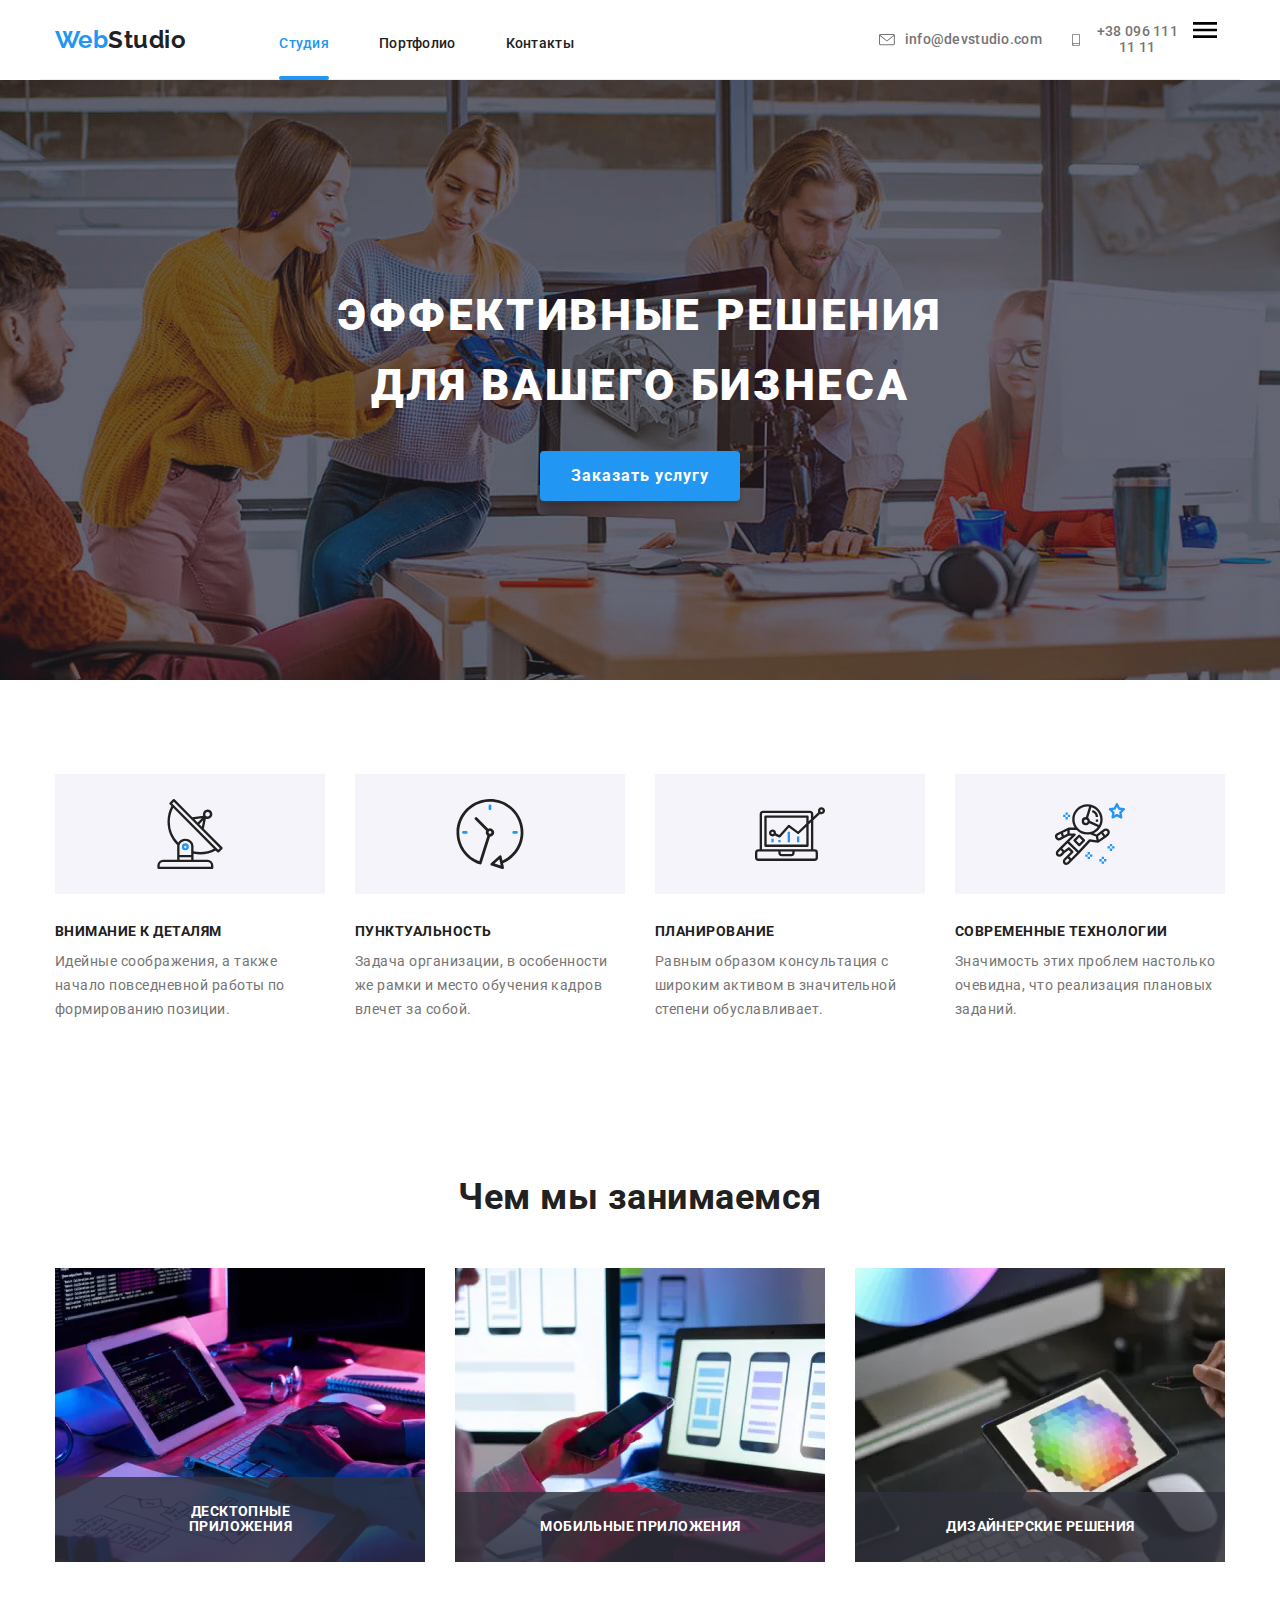
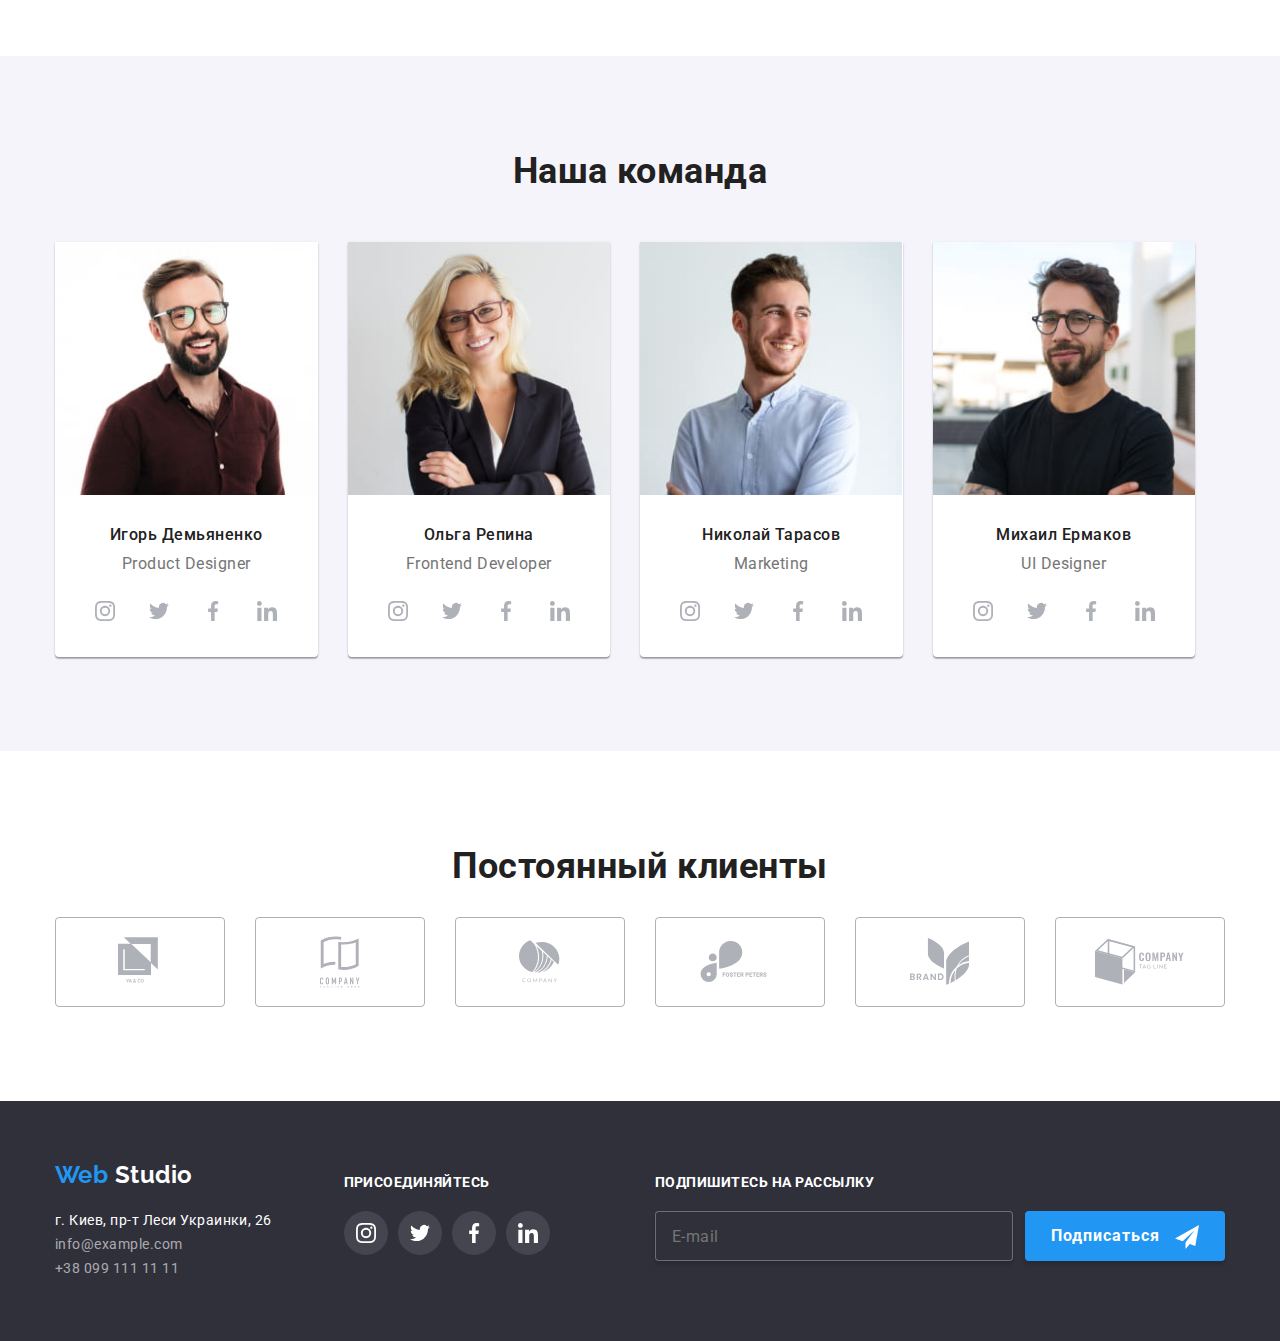
==== commit b0789256: "исправляет меню" ====
--- a/index.html
+++ b/index.html
@@ -16,7 +16,7 @@
 							<span class="logo-accent">Web</span>Studio</span>
 					</a>
 					<div class="head-links">
-						<div class="menu-container is-open" id="menu-container" data-menu>
+						<div class="menu-container" id="menu-container" data-menu>
 							<div class="menu">
 								<nav class="head-navi">
 									<ul class="page list">
@@ -47,7 +47,7 @@
 								</ul>
 							</div>
 						</div>
-						<button type="button" class="menu-button is-open" aria-expanded="false" aria-controls="menu-container" data-menu-button>
+						<button type="button" class="menu-button" aria-expanded="false" aria-controls="menu-container" data-menu-button>
 							<svg width="40px" height="40px" aria-label="Переключатель мобильного меню">
 								<use class="icon-menu" href="./images/sprite.svg#menu"></use>
 								<use class="icon-cross" href="./images/sprite.svg#cross-1"></use>
--- a/css/main.min.css
+++ b/css/main.min.css
@@ -1,2 +1,2 @@
-@import url("https://fonts.googleapis.com/css2?family=Raleway:wght@700&family=Roboto:wght@400;500;700;900&display=swap");html{-webkit-box-sizing:border-box;box-sizing:border-box}*,*::before,*::after{-webkit-box-sizing:inherit;box-sizing:inherit}body{color:#212121;background-color:#fff;font-family:Roboto, sans-serif;letter-spacing:0.03em}body.modal-open{overflow:hidden}.list,.networks-list,.benefits-list,.duties-list,.team-list{padding:0;margin:0;list-style:none}a[href]{text-decoration:none}a[href]:hover,a[href]:focus{color:#2196f3;outline:none}img{display:block;max-width:100%;height:auto}.container,.footer-container{margin-left:auto;margin-right:auto;padding-left:15px;padding-right:15px;width:100%}@media screen and (min-width: 480px){.container,.footer-container{width:480px}}@media screen and (min-width: 754px){.container,.footer-container{width:768px}}@media screen and (min-width: 1200px){.container,.footer-container{width:1200px}}.section,.benefits,.duties,.team{width:100%;padding-top:60px}@media screen and (min-width: 1200px){.section,.benefits,.duties,.team{padding-top:94px}}.section-title{margin-top:0;margin-bottom:30px;color:#212121;font-weight:bold;font-size:28px;line-height:1.17;text-align:center}@media screen and (min-width: 1200px){.section-title{margin-bottom:50px;font-size:36px}}html{line-height:1.15;-webkit-text-size-adjust:100%}body{margin:0}main{display:block}h1{font-size:2em;margin:0.67em 0}hr{-webkit-box-sizing:content-box;box-sizing:content-box;height:0;overflow:visible}pre{font-family:monospace, monospace;font-size:1em}a{background-color:transparent}abbr[title]{border-bottom:none;text-decoration:underline;-webkit-text-decoration:underline dotted;text-decoration:underline dotted}b,strong{font-weight:bolder}code,kbd,samp{font-family:monospace, monospace;font-size:1em}small{font-size:80%}sub,sup{font-size:75%;line-height:0;position:relative;vertical-align:baseline}sub{bottom:-0.25em}sup{top:-0.5em}img{border-style:none}button,input,optgroup,select,textarea{font-family:inherit;font-size:100%;line-height:1.15;margin:0}button,input{overflow:visible}button,select{text-transform:none}button,[type="button"],[type="reset"],[type="submit"]{-webkit-appearance:button}button::-moz-focus-inner,[type="button"]::-moz-focus-inner,[type="reset"]::-moz-focus-inner,[type="submit"]::-moz-focus-inner{border-style:none;padding:0}button:-moz-focusring,[type="button"]:-moz-focusring,[type="reset"]:-moz-focusring,[type="submit"]:-moz-focusring{outline:1px dotted ButtonText}fieldset{padding:0.35em 0.75em 0.625em}legend{-webkit-box-sizing:border-box;box-sizing:border-box;color:inherit;display:table;max-width:100%;padding:0;white-space:normal}progress{vertical-align:baseline}textarea{overflow:auto}[type="checkbox"],[type="radio"]{-webkit-box-sizing:border-box;box-sizing:border-box;padding:0}[type="number"]::-webkit-inner-spin-button,[type="number"]::-webkit-outer-spin-button{height:auto}[type="search"]{-webkit-appearance:textfield;outline-offset:-2px}[type="search"]::-webkit-search-decoration{-webkit-appearance:none}::-webkit-file-upload-button{-webkit-appearance:button;font:inherit}details{display:block}summary{display:list-item}template{display:none}[hidden]{display:none}.visually-hidden{position:absolute;overflow:hidden;clip:rect(0 0 0 0);height:1px;width:1px;margin:-1px;padding:0;border:0}.button,.modal .banner-button{color:#fff;background-color:#2196f3;font-family:Roboto, sans-serif;line-height:1.9;text-align:center;letter-spacing:0.06em;min-width:200px;height:50px;-webkit-box-shadow:0px 4px 4px rgba(0,0,0,0.15);box-shadow:0px 4px 4px rgba(0,0,0,0.15);border-radius:4px;outline:none;cursor:pointer;display:inline-block;-webkit-box-align:center;-ms-flex-align:center;align-items:center;-webkit-box-pack:center;-ms-flex-pack:center;justify-content:center;font-size:16px;font-weight:400;border:1px solid rgba(0,0,0,0)}.button:focus,.modal .banner-button:focus{outline:none}.logo{color:#212121;font-family:Raleway, sans-serif;line-height:1.17;text-decoration:none;font-size:24px;font-weight:700}@media screen and (max-width: 767px){.logo.padding{padding-top:16px;padding-bottom:16px}}@media screen and (min-width: 768px) and (max-width: 1199px){.logo.padding{padding-top:26px;padding-bottom:26px}}@media screen and (min-width: 1200px){.logo.padding{padding-top:24px;padding-bottom:25px;font-size:26px;font-weight:700;line-height:1.19}}.logo-accent{color:#2196f3}.logo-accent-footer{color:#fff}.button-footer-link{text-decoration:none;color:#fff;font-weight:bold;text-align:center;line-height:1.9;letter-spacing:0.06em}.button-twitter{margin-left:10px;vertical-align:middle}.button>a:hover,.modal .banner-button>a:hover{color:#fff}.modal .banner-button{-webkit-transition:250ms cubic-bezier(0.4, 0, 0.2, 1);transition:250ms cubic-bezier(0.4, 0, 0.2, 1);display:-webkit-box;display:-ms-flexbox;display:flex;-webkit-box-align:center;-ms-flex-align:center;align-items:center;-webkit-box-pack:center;-ms-flex-pack:center;justify-content:center;margin-right:auto;margin-left:auto}.modal .banner-button.button:focus,.modal .banner-button:focus,.modal .banner-button.button:hover,.modal .banner-button:hover{background-color:#188ce8}.backdrop{position:fixed;top:0;left:0;-webkit-transition:opacity 250ms cubic-bezier(0.4, 0, 0.2, 1);transition:opacity 250ms cubic-bezier(0.4, 0, 0.2, 1);width:100%;height:100%;display:block;background-color:rgba(0,0,0,0.2);opacity:1;z-index:2;overflow-y:scroll}.backdrop.is-hidden{-webkit-transition:opacity 250ms cubic-bezier(0.4, 0, 0.2, 1);transition:opacity 250ms cubic-bezier(0.4, 0, 0.2, 1);opacity:0;pointer-events:none}.backdrop.is-hidden .modal{-webkit-transform:translate(-50%, -50%) scale(1.2);transform:translate(-50%, -50%) scale(1.2)}.modal{width:100%;margin:auto;-webkit-transform:translate(-50%, -50%) scale(1);transform:translate(-50%, -50%) scale(1);background-color:#fff;-webkit-box-shadow:0px 1px 3px rgba(0,0,0,0.12),0px 1px 1px rgba(0,0,0,0.14),0px 2px 1px rgba(0,0,0,0.2);box-shadow:0px 1px 3px rgba(0,0,0,0.12),0px 1px 1px rgba(0,0,0,0.14),0px 2px 1px rgba(0,0,0,0.2);border-radius:4px}@media screen and (max-width: 479px){.modal{position:absolute;top:60%;left:50%}}@media screen and (min-width: 480px){.modal{position:absolute;top:50%;left:50%;width:450px}}@media screen and (min-width: 1200px){.modal{width:528px}}.modal-close{position:absolute;top:8px;right:8px;border:1px solid rgba(0,0,0,0.1);width:30px;height:30px;border-radius:50%;background:#fff;fill:currentColor;cursor:pointer}.modal-close-button{position:absolute;top:8px;right:8px;-webkit-transition:fill 250ms cubic-bezier(0.4, 0, 0.2, 1);transition:fill 250ms cubic-bezier(0.4, 0, 0.2, 1);fill:currentColor}.modal-close:hover .modal-close-button{fill:#2196f3}.modal-close:focus .modal-close-button{fill:#2196f3}.modal-close:focus{outline:none}.modal-input{border:1px solid rgba(33,33,33,0.2);-webkit-transition:border 250ms cubic-bezier(0.4, 0, 0.2, 1);transition:border 250ms cubic-bezier(0.4, 0, 0.2, 1);display:block;margin:0;width:100%;height:40px;padding-left:42px;border-radius:4px;outline:none}.modal-input:focus ~ .modal-icon,.modal-input.modal-input:focus{fill:#2196f3;border-color:#2196f3;overflow:visible;outline:none}.modal-label{position:absolute;top:-4px;left:0;font-size:12px;font-weight:inherit;-webkit-transform:translateY(-100%);transform:translateY(-100%);line-height:14px;letter-spacing:0.01em;color:#757575}.modal-icon{position:absolute;top:50%;left:14px;-webkit-transition:fill 250ms cubic-bezier(0.4, 0, 0.2, 1);transition:fill 250ms cubic-bezier(0.4, 0, 0.2, 1);-webkit-transform:translateY(-50%);transform:translateY(-50%);display:inline-block;fill:#212121}.form{width:448px;padding:40px}@media screen and (max-width: 479px){.form{max-width:450px;width:100%;height:100%}}@media screen and (min-width: 480px){.form{max-width:450px;max-height:609px;margin:0px;width:100%}}@media screen and (min-width: 1200px){.form{width:100%;max-width:528px;max-height:581px}}.form>b{font-size:20px;font-weight:bold;margin-top:0px;margin-bottom:30px;display:block;line-height:1.5;text-align:center;letter-spacing:0.03em}@media screen and (min-width: 1200px){.form>b{line-height:23px}}.form-field{display:block;position:relative;margin-top:0px;margin-top:28px}.form-field>textarea{height:120px;resize:none;padding:12px 16px}.form-field>textarea::-webkit-input-placeholder{font-size:14px;font-weight:inherit;line-height:1.1;letter-spacing:0.01em;color:rgba(117,117,117,0.5)}.form-field>textarea:-ms-input-placeholder{font-size:14px;font-weight:inherit;line-height:1.1;letter-spacing:0.01em;color:rgba(117,117,117,0.5)}.form-field>textarea::-ms-input-placeholder{font-size:14px;font-weight:inherit;line-height:1.1;letter-spacing:0.01em;color:rgba(117,117,117,0.5)}.form-field>textarea::placeholder{font-size:14px;font-weight:inherit;line-height:1.1;letter-spacing:0.01em;color:rgba(117,117,117,0.5)}.checkbox{position:absolute;overflow:hidden;clip:rect(0 0 0 0);height:1px;width:1px;margin:-1px;padding:0;border:0}.checkbox-field{display:-webkit-box;display:-ms-flexbox;display:flex;-webkit-box-align:center;-ms-flex-align:center;align-items:center;-webkit-box-pack:center;-ms-flex-pack:center;justify-content:center;margin-top:0;margin-top:20px}.checkbox-icon{-webkit-transition:250ms cubic-bezier(0.4, 0, 0.2, 1);transition:250ms cubic-bezier(0.4, 0, 0.2, 1);-webkit-transition:border 250ms cubic-bezier(0.4, 0, 0.2, 1);transition:border 250ms cubic-bezier(0.4, 0, 0.2, 1);display:inline-block;width:16px;height:15px;margin-left:12px;margin-right:8px;border:2px solid #212121;border-radius:2px;background-size:contain;background-origin:border-box;fill:transparent}.checkbox:checked+.checkbox-icon{-webkit-transition:250ms cubic-bezier(0.4, 0, 0.2, 1);transition:250ms cubic-bezier(0.4, 0, 0.2, 1);border:none;background-color:#2196f3;fill:#fff}.checkbox-label{font-size:14px;font-weight:400;line-height:1.7;letter-spacing:0.03em;color:#757575}.checkbox-label.underlined{color:#2196f3;text-decoration:underline}.footer-email{margin-top:12px;margin-right:0px;margin-left:0px;width:100%}@media screen and (max-width: 1199px){.footer-email{margin-top:60px}}@media screen and (min-width: 1200px){.footer-email{width:570px}}.footer-input{display:block;-webkit-box-align:center;-ms-flex-align:center;align-items:center;-webkit-box-pack:center;-ms-flex-pack:center;justify-content:center;font-size:16px;font-weight:400;border:1px solid rgba(255,255,255,0.3);height:50px;width:100%;padding-top:15px;padding-left:16px;padding-bottom:15px;margin:0;outline:none;-webkit-box-shadow:0px 4px 4px rgba(0,0,0,0.15);box-shadow:0px 4px 4px rgba(0,0,0,0.15);border-radius:4px;line-height:1.3;letter-spacing:0.03em;color:rgba(255,255,255,0.6);background:#2f303a}@media screen and (min-width: 1200px){.footer-input{width:358px;display:-webkit-box;display:-ms-flexbox;display:flex;-webkit-box-align:center;-ms-flex-align:center;align-items:center;-webkit-box-pack:center;-ms-flex-pack:center;justify-content:center}}@media screen and (min-width: 480px) and (max-width: 1199px){.footer-input{width:450px;display:-webkit-box;display:-ms-flexbox;display:flex;-webkit-box-align:center;-ms-flex-align:center;align-items:center;-webkit-box-pack:center;-ms-flex-pack:center;justify-content:center;margin:auto}}.email-item{width:100%}@media screen and (min-width: 1200px){.email-item{-webkit-box-pack:justify;-ms-flex-pack:justify;justify-content:space-between;display:-webkit-box;display:-ms-flexbox;display:flex}}.email-item .button,.email-item .modal .banner-button,.modal .email-item .banner-button{display:-webkit-box;display:-ms-flexbox;display:flex;-webkit-box-align:center;-ms-flex-align:center;align-items:center;-webkit-box-pack:center;-ms-flex-pack:center;justify-content:center;-webkit-transition:250ms cubic-bezier(0.4, 0, 0.2, 1);transition:250ms cubic-bezier(0.4, 0, 0.2, 1);width:200px;height:50px;fill:#fff}@media screen and (max-width: 1199px){.email-item .button,.email-item .modal .banner-button,.modal .email-item .banner-button{margin-top:20px;margin-right:auto;margin-left:auto}}@media screen and (min-width: 1200px){.email-item .button,.email-item .modal .banner-button,.modal .email-item .banner-button{margin-left:12px}}.email-list{margin-top:20px}@media screen and (max-width: 753px){.email-list{display:-webkit-box;display:-ms-flexbox;display:flex;-webkit-box-align:center;-ms-flex-align:center;align-items:center;-webkit-box-pack:center;-ms-flex-pack:center;justify-content:center;-webkit-box-orient:vertical;-webkit-box-direction:normal;-ms-flex-direction:column;flex-direction:column}}header{border-bottom:1px solid #ececec}.page-header{width:100%;max-height:60px;background-color:#fff;z-index:1}.page-header .container,.page-header .footer-container{width:100%;margin:0}@media screen and (min-width: 768px){.page-header{min-height:80px;margin-left:auto;margin-right:auto}}@media screen and (min-width: 1200px){.page-header{width:1200px}}@media screen and (max-width: 768px){.head-navi{margin-bottom:60px}}@media screen and (min-width: 768px) and (max-width: 1199px){.head-navi{display:-webkit-box;display:-ms-flexbox;display:flex;margin-top:32px;margin-bottom:31px}}.head-links{border-bottom:1px solid #ececec}@media screen and (min-width: 768px){.head-links{display:-webkit-box;display:-ms-flexbox;display:flex;height:80px}}@media screen and (min-width: 768px) and (max-width: 1199px){.head-links{margin-left:88px}}.head-container{display:-webkit-inline-box;display:-ms-inline-flexbox;display:inline-flex}@media screen and (max-width: 767px){.head-container{-webkit-box-pack:justify;-ms-flex-pack:justify;justify-content:space-between;width:60px}}@media screen and (min-width: 768px){.head-container{width:80px;margin-left:auto;margin-right:auto}}@media screen and (min-width: 768px) and (max-width: 1200px){.head-container{-webkit-box-pack:center;-ms-flex-pack:center;justify-content:center}}.head-contacts{color:#212121}@media screen and (max-width: 767px){.head-contacts{-webkit-box-orient:vertical;-webkit-box-direction:normal;-ms-flex-direction:column;flex-direction:column;-webkit-box-pack:center;-ms-flex-pack:center;justify-content:center}}@media screen and (min-width: 768px) and (max-width: 1199px){.head-contacts{margin-top:21px;margin-left:84px}}@media screen and (min-width: 1200px){.head-contacts{display:-webkit-box;display:-ms-flexbox;display:flex;-webkit-box-align:center;-ms-flex-align:center;align-items:center;-webkit-box-pack:center;-ms-flex-pack:center;justify-content:center;text-align:center;margin-left:305px}}.head-contacts .link{font-size:14px;font-weight:500;-webkit-transition:250ms cubic-bezier(0.4, 0, 0.2, 1);transition:250ms cubic-bezier(0.4, 0, 0.2, 1);color:#757575;fill:currentColor;text-decoration:none;line-height:1.14;letter-spacing:0.02em}@media screen and (max-width: 767px){.head-contacts .link{font-size:18px;font-weight:500;line-height:1.16}}.head-contacts .link:focus{color:#2196f3}.head-contacts .link:hover{color:#2196f3}@media screen and (min-width: 1200px){.head-contacts .link{display:-webkit-box;display:-ms-flexbox;display:flex;-webkit-box-align:center;-ms-flex-align:center;align-items:center;-webkit-box-pack:center;-ms-flex-pack:center;justify-content:center}}.page{text-align:center}@media screen and (min-width: 768px){.page{display:-webkit-box;display:-ms-flexbox;display:flex}}@media screen and (min-width: 1200px){.page{margin-left:93px}}.page-item:hover{color:#2196f3}.page-item:focus{color:#2196f3}.page-item:last-child{margin:0}@media screen and (min-width: 768px){.page-item{margin-right:50px}}@media screen and (min-width: 1200px){.page-item{margin-right:50px}}.page .link{padding-top:32px;padding-bottom:32px;font-family:Roboto, sans-serif;color:#212121;line-height:1.2;letter-spacing:0.02em;font-size:14px;font-weight:500;-webkit-transition:250ms cubic-bezier(0.4, 0, 0.2, 1);transition:250ms cubic-bezier(0.4, 0, 0.2, 1)}@media screen and (max-width: 767px){.page .link{font-size:18px;font-weight:500;line-height:1.16}}@media screen and (min-width: 768px) and (max-width: 1199px){.page .link{font-size:12px;font-weight:500;line-height:1.16}}@media screen and (max-width: 768px){.page-item:not(:last-child){margin-bottom:40px}}.link.current{color:#2196f3;position:relative}.link.current::after{content:" ";display:block;width:100%;height:4px;border-radius:2px;background-color:#2196f3}@media screen and (max-width: 767px){.link.current::after{position:absolute;bottom:24px;left:0}}@media screen and (min-width: 768px) and (max-width: 1199px){.link.current::after{position:absolute;bottom:3px;left:0}}@media screen and (min-width: 1200px){.link.current::after{position:absolute;bottom:3px;left:0}}@media screen and (min-width: 1200px){.page.list,.page.networks-list,.page.benefits-list,.page.duties-list,.page.team-list{margin-top:32px;margin-bottom:32px}}.contacts-item .link{-webkit-transition:250ms cubic-bezier(0.4, 0, 0.2, 1);transition:250ms cubic-bezier(0.4, 0, 0.2, 1)}.contacts-item .link:focus{fill:#2196f3;color:#2196f3;background-color:#fff}.contacts-item .link:hover{fill:#2196f3;color:#2196f3;background-color:#fff}@media screen and (min-width: 768px) and (max-width: 1199px){.contacts-item.mail{margin-bottom:10px}}@media screen and (max-width: 767px){.contacts-item:not(:last-child){margin-bottom:16px}}@media screen and (min-width: 1200px){.contacts-item:not(:last-child){display:-webkit-inline-box;display:-ms-inline-flexbox;display:inline-flex;margin-right:30px}}.icon-envelope{background-size:15px 10px;margin-right:10px;vertical-align:middle}.icon-phone{margin-right:10px;vertical-align:middle}.menu-button{outline:none;display:-webkit-inline-box;display:-ms-inline-flexbox;display:inline-flex;margin-top:10px;padding:0;border:none;height:40px;width:40px;fill:black;background-color:transparent;-webkit-transition:250ms fill cubic-bezier(0.4, 0, 0.2, 1);transition:250ms fill cubic-bezier(0.4, 0, 0.2, 1)}.menu-button .icon-menu{display:block}.menu-button .icon-cross{display:none}.menu-button.is-open .icon-menu{display:none}.menu-button.is-open .icon-cross{display:block}.menu-button:hover,.menu-button:focus{fill:#2196f3}@media screen and (min-width: 768px){.menu-button{display:none}}.menu-container{width:100%;padding:60px, 15px;font-size:18px;font-weight:500;background-color:#fff}@media screen and (max-width: 767px){.menu-container{position:absolute;top:100%;left:0;display:none;-webkit-box-shadow:0px 4px 8px rgba(0,0,0,0.04),0px 2px 4px rgba(0,0,0,0.08),0px 1px 3px rgba(0,0,0,0.16);box-shadow:0px 4px 8px rgba(0,0,0,0.04),0px 2px 4px rgba(0,0,0,0.08),0px 1px 3px rgba(0,0,0,0.16)}.menu-container.is-open{display:block;-webkit-transform:translateY(0);transform:translateY(0)}}@media screen and (max-width: 767px){.menu{padding:60px;text-align:center}}@media screen and (min-width: 768px) and (max-width: 1199px){.menu{-webkit-box-pack:justify;-ms-flex-pack:justify;justify-content:space-between}}@media screen and (min-width: 768px){.menu{display:-webkit-box;display:-ms-flexbox;display:flex;-webkit-box-flex:1;-ms-flex-positive:1;flex-grow:1;max-height:80px}}.page-header{position:relative}.footer{padding-top:60px;padding-bottom:60px;background-color:#2f303a;width:100%}@media screen and (max-width: 1199px){.footer{text-align:center}}.footer-container{display:block}@media screen and (min-width: 1200px){.footer-container{display:-webkit-box;display:-ms-flexbox;display:flex;-webkit-box-pack:justify;-ms-flex-pack:justify;justify-content:space-between}}@media screen and (min-width: 768px) and (max-width: 1199px){.footer-container{display:-webkit-box;display:-ms-flexbox;display:flex;-ms-flex-wrap:wrap;flex-wrap:wrap;-webkit-box-pack:justify;-ms-flex-pack:justify;justify-content:space-between}}@media screen and (min-width: 1200px){.footer-navi{margin-right:70px;width:270px}}@media screen and (min-width: 1200px) and (min-width: 768px) and (max-width: 1199px){.footer-navi{margin-left:76px;max-width:232px}}.footer-title{font-size:14px;font-weight:bold;color:#fff;line-height:1.14;text-transform:uppercase}.footer-icon{fill:white-text-color}.address{font-size:14px;font-weight:400;margin-top:20px;margin-bottom:9px;color:#fff;line-height:1.71;font-style:normal;text-decoration:none}.address-text{font-size:14px;font-weight:400;color:rgba(255,255,255,0.6);line-height:1.71;text-decoration:none;font-style:normal}.address-list{margin-top:20px}.address-list>span:not(:last-child){margin-bottom:9px}@media screen and (min-width: 1200px){.address-list{margin-top:20px}}@media screen and (max-width: 767px){.address-list{font-size:14px;font-weight:normal}}.networks{margin-top:60px}@media screen and (min-width: 1200px){.networks{margin-right:93px}}@media screen and (min-width: 1200px){.networks{width:270px;margin-top:12px}}.networks-list{display:-webkit-box;display:-ms-flexbox;display:flex}@media screen and (max-width: 753px){.networks-list{-webkit-box-pack:center;-ms-flex-pack:center;justify-content:center}}.networks-item:not(:last-child){margin-right:10px}@media screen and (min-width: 768px) and (max-width: 1199px){.networks{margin-right:89px;margin-top:0;max-width:206px}}.networks-item .link{display:-webkit-inline-box;display:-ms-inline-flexbox;display:inline-flex;-webkit-box-align:center;-ms-flex-align:center;align-items:center;-webkit-box-pack:center;-ms-flex-pack:center;justify-content:center;-webkit-transition:250ms cubic-bezier(0.4, 0, 0.2, 1);transition:250ms cubic-bezier(0.4, 0, 0.2, 1);margin-top:20px;width:44px;height:44px;background-color:rgba(255,255,255,0.1);background-position:center;border-radius:50%;fill:#fff;cursor:pointer}.networks-item .link:focus{background-color:#2196f3}.networks-item .link:hover{background-color:#2196f3}.banner{text-align:center;background-image:-webkit-gradient(linear, left top, right top, from(rgba(47,48,58,0.4)), to(rgba(47,48,58,0.4))),url(../images/banner.jpg);background-image:linear-gradient(to right, rgba(47,48,58,0.4), rgba(47,48,58,0.4)),url(../images/banner.jpg);background-size:1600px 600px;background-position:center;height:400px;max-width:1600px;padding-top:118px;padding-bottom:118px;margin-left:auto;margin-right:auto}@media screen and (min-width: 1200px){.banner{height:600px;padding-top:200px;padding-bottom:200px}}.banner-title{font-size:26px;font-weight:900;margin-top:0;margin-bottom:0;color:#fff;line-height:1.36;letter-spacing:0.06em;text-transform:uppercase}@media screen and (min-width: 768px) and (max-width: 1199px){.banner-title{font-size:26px;font-weight:900}}@media screen and (min-width: 1200px){.banner-title{font-size:44px;font-weight:900;line-height:1.6}}.banner-button{margin-top:30px;font-weight:bold}@media screen and (max-width: 767px){.banner{background-image:-webkit-gradient(linear, left top, right top, from(rgba(47,48,58,0.4)), to(rgba(47,48,58,0.4))),url("../images/banner-480-1x.jpg");background-image:linear-gradient(to right, rgba(47,48,58,0.4), rgba(47,48,58,0.4)),url("../images/banner-480-1x.jpg");background-size:cover}}@media screen and (max-width: 767px) and (min-device-pixel-ratio: 2), screen and (max-width: 767px) and (-webkit-min-device-pixel-ratio: 2), screen and (max-width: 767px) and (min-resolution: 192dpi), screen and (max-width: 767px) and (min-resolution: 2dppx){.banner{background-image:-webkit-gradient(linear, left top, right top, from(rgba(47,48,58,0.4)), to(rgba(47,48,58,0.4))),url("../images/banner-480-2x.jpg");background-image:linear-gradient(to right, rgba(47,48,58,0.4), rgba(47,48,58,0.4)),url("../images/banner-480-2x.jpg")}}@media screen and (min-width: 768px) and (max-width: 1199px){.banner{background-image:-webkit-gradient(linear, left top, right top, from(rgba(47,48,58,0.4)), to(rgba(47,48,58,0.4))),url("../images/banner-768-1x.jpg");background-image:linear-gradient(to right, rgba(47,48,58,0.4), rgba(47,48,58,0.4)),url("../images/banner-768-1x.jpg");background-size:cover}}@media screen and (min-width: 768px) and (max-width: 1199px) and (min-device-pixel-ratio: 2), screen and (min-width: 768px) and (max-width: 1199px) and (-webkit-min-device-pixel-ratio: 2), screen and (min-width: 768px) and (max-width: 1199px) and (min-resolution: 192dpi), screen and (min-width: 768px) and (max-width: 1199px) and (min-resolution: 2dppx){.banner{background-image:-webkit-gradient(linear, left top, right top, from(rgba(47,48,58,0.4)), to(rgba(47,48,58,0.4))),url("../images/banner-768-2x.jpg");background-image:linear-gradient(to right, rgba(47,48,58,0.4), rgba(47,48,58,0.4)),url("../images/banner-768-2x.jpg")}}@media screen and (min-width: 1200px){.banner{background-image:-webkit-gradient(linear, left top, right top, from(rgba(47,48,58,0.4)), to(rgba(47,48,58,0.4))),url("../images/banner-1200-1x.jpg");background-image:linear-gradient(to right, rgba(47,48,58,0.4), rgba(47,48,58,0.4)),url("../images/banner-1200-1x.jpg");background-size:cover}}@media screen and (min-width: 1200px) and (min-device-pixel-ratio: 2), screen and (min-width: 1200px) and (-webkit-min-device-pixel-ratio: 2), screen and (min-width: 1200px) and (min-resolution: 192dpi), screen and (min-width: 1200px) and (min-resolution: 2dppx){.banner{background-image:-webkit-gradient(linear, left top, right top, from(rgba(47,48,58,0.4)), to(rgba(47,48,58,0.4))),url("../images/banner-1200-2x.jpg");background-image:linear-gradient(to right, rgba(47,48,58,0.4), rgba(47,48,58,0.4)),url("../images/banner-1200-2x.jpg")}}.benefits .container,.benefits .footer-container{padding-bottom:60px}.benefits-list{width:100%;margin-top:0px;margin-bottom:0px}@media screen and (min-width: 768px) and (max-width: 1199px){.benefits-list{margin:-15px;display:-webkit-box;display:-ms-flexbox;display:flex;-ms-flex-wrap:wrap;flex-wrap:wrap}}@media screen and (min-width: 1200px){.benefits-list{display:-webkit-box;display:-ms-flexbox;display:flex;margin:-15px}}.benefits-list .header{font-size:14px;font-weight:bold;margin-top:30px;margin-bottom:10px;color:#212121;line-height:1.14;text-transform:uppercase}@media screen and (max-width: 767px){.benefits-list .header{text-align:center}}.benefits-list .text{font-size:14px;font-weight:400;margin-top:0;margin-bottom:0;color:#757575;line-height:1.71}.benefits-item{max-width:450px;margin-bottom:30px}@media screen and (min-width: 768px) and (max-width: 1199px){.benefits-item{margin:15px;width:calc(50% - 30px)}}@media screen and (min-width: 1200px){.benefits-item{min-width:270px;margin:15px}}.benefits-bg{display:-webkit-inline-box;display:-ms-inline-flexbox;display:inline-flex;-webkit-box-align:center;-ms-flex-align:center;align-items:center;-webkit-box-pack:center;-ms-flex-pack:center;justify-content:center;height:120px;background-color:#f5f4fa;width:100%}@media screen and (max-width: 767px){.benefits-bg{max-width:450px}}@media screen and (min-width: 1200px){.benefits-bg{width:270px;display:-webkit-inline-box;display:-ms-inline-flexbox;display:inline-flex}}.duties .container,.duties .footer-container{padding-bottom:94px}.duties-list{display:-webkit-box;display:-ms-flexbox;display:flex;margin-top:30px}.duties-item{position:relative}.duties-item+.duties-item{margin-left:30px;width:370px}.duties-text{position:absolute;bottom:0px;left:0px;font-size:14px;font-weight:700;right:0px;font-family:Roboto, sans-serif;line-height:1.1;text-align:center;letter-spacing:0.03em;text-transform:uppercase;color:#fff;background-image:-webkit-gradient(linear, left top, right top, from(rgba(47,48,58,0.8)), to(rgba(47,48,58,0.8)));background-image:linear-gradient(to right, rgba(47,48,58,0.8), rgba(47,48,58,0.8));padding:27px 82px 27px 83px;margin:0px}@media screen and (max-width: 1199px){.duties{display:none}}.team{background-color:#f5f4fa;width:100%;text-align:center}.team.section,.team{padding-bottom:60px}@media screen and (min-width: 1200px){.team.section,.team{padding-bottom:94px}}.team-list{width:100%;margin:-15px}@media screen and (min-width: 768px) and (max-width: 1199px){.team-list{display:-webkit-box;display:-ms-flexbox;display:flex;-ms-flex-wrap:wrap;flex-wrap:wrap}}@media screen and (min-width: 1200px){.team-list{display:-webkit-box;display:-ms-flexbox;display:flex}}.team-list .header{font-size:16px;font-weight:500;margin-top:30px;margin-bottom:10px;color:#212121;line-height:1.19;text-align:center}.team-list .text{font-size:16px;font-weight:400;margin:0;color:#757575;line-height:1.19;text-align:center}.team-member{width:100%;margin:15px;-webkit-box-shadow:0px 2px 1px rgba(0,0,0,0.2),0px 1px 1px rgba(0,0,0,0.14),0px 1px 3px rgba(0,0,0,0.12);box-shadow:0px 2px 1px rgba(0,0,0,0.2),0px 1px 1px rgba(0,0,0,0.14),0px 1px 3px rgba(0,0,0,0.12);border-radius:0px 0px 4px 4px;background-color:#fff}@media screen and (min-width: 768px) and (max-width: 1199px){.team-member{width:calc(50% - 30px)}}@media screen and (min-width: 1200px){.team-member{max-width:calc(25% - 30px)}}.team-member>img{width:100%;height:auto}@media screen and (min-width: 768px) and (max-width: 1199px){.team-member>img{width:354px}}@media screen and (min-width: 1200px){.team-member>img{width:270px}}.team-networks{display:-webkit-box;display:-ms-flexbox;display:flex;-webkit-box-align:center;-ms-flex-align:center;align-items:center;-webkit-box-pack:center;-ms-flex-pack:center;justify-content:center}.team-networks-item:not(:last-child){margin-right:10px}.team-networks-item .link{display:-webkit-box;display:-ms-flexbox;display:flex;-webkit-box-align:center;-ms-flex-align:center;align-items:center;-webkit-box-pack:center;-ms-flex-pack:center;justify-content:center;-webkit-transition:250ms cubic-bezier(0.4, 0, 0.2, 1);transition:250ms cubic-bezier(0.4, 0, 0.2, 1);margin-top:16px;height:44px;width:44px;background-color:#fff;border-radius:50%;background-position:center;fill:#afb1b8;margin-bottom:24px}.team-networks-item .link:focus,.team-networks-item .link:hover{background-color:#2196f3;fill:#fff}.clients{padding-bottom:60px}.clients .section-title{margin-bottom:30px}.clients-list{display:-webkit-box;display:-ms-flexbox;display:flex;margin:-15px}@media screen and (max-width: 1199px){.clients-list{-ms-flex-wrap:wrap;flex-wrap:wrap}}@media screen and (min-width: 1200px){.clients{padding-bottom:94px}}.clients-item{margin:15px}.clients-item .link{border:1px solid #afb1b8;display:-webkit-box;display:-ms-flexbox;display:flex;-webkit-box-align:center;-ms-flex-align:center;align-items:center;-webkit-box-pack:center;-ms-flex-pack:center;justify-content:center;-webkit-transition:250ms cubic-bezier(0.4, 0, 0.2, 1);transition:250ms cubic-bezier(0.4, 0, 0.2, 1);height:90px;border-radius:4px;background-color:#fff;fill:#afb1b8}.clients-item .link:focus,.clients-item .link:hover{border:1px solid #2196f3;fill:#2196f3}@media screen and (max-width: 767px){.clients-item{min-width:calc(50% - 30px)}}@media screen and (min-width: 768px) and (max-width: 1199px){.clients-item{min-width:calc((100% - 90px) / 3)}}@media screen and (min-width: 1200px){.clients-item{min-width:calc((100% - 180px) / 6)}}
+@import url("https://fonts.googleapis.com/css2?family=Raleway:wght@700&family=Roboto:wght@400;500;700;900&display=swap");html{-webkit-box-sizing:border-box;box-sizing:border-box}*,*::before,*::after{-webkit-box-sizing:inherit;box-sizing:inherit}body{color:#212121;background-color:#fff;font-family:Roboto, sans-serif;letter-spacing:0.03em}body.modal-open{overflow:hidden}.list,.networks-list,.benefits-list,.duties-list,.team-list{padding:0;margin:0;list-style:none}a[href]{text-decoration:none}a[href]:hover,a[href]:focus{color:#2196f3;outline:none}img{display:block;max-width:100%;height:auto}.container,.footer-container{margin-left:auto;margin-right:auto;padding-left:15px;padding-right:15px;width:100%}@media screen and (min-width: 480px){.container,.footer-container{width:480px}}@media screen and (min-width: 754px){.container,.footer-container{width:768px}}@media screen and (min-width: 1200px){.container,.footer-container{width:1200px}}.section,.benefits,.duties,.team{width:100%;padding-top:60px}@media screen and (min-width: 1200px){.section,.benefits,.duties,.team{padding-top:94px}}.section-title{margin-top:0;margin-bottom:30px;color:#212121;font-weight:bold;font-size:28px;line-height:1.17;text-align:center}@media screen and (min-width: 1200px){.section-title{margin-bottom:50px;font-size:36px}}html{line-height:1.15;-webkit-text-size-adjust:100%}body{margin:0}main{display:block}h1{font-size:2em;margin:0.67em 0}hr{-webkit-box-sizing:content-box;box-sizing:content-box;height:0;overflow:visible}pre{font-family:monospace, monospace;font-size:1em}a{background-color:transparent}abbr[title]{border-bottom:none;text-decoration:underline;-webkit-text-decoration:underline dotted;text-decoration:underline dotted}b,strong{font-weight:bolder}code,kbd,samp{font-family:monospace, monospace;font-size:1em}small{font-size:80%}sub,sup{font-size:75%;line-height:0;position:relative;vertical-align:baseline}sub{bottom:-0.25em}sup{top:-0.5em}img{border-style:none}button,input,optgroup,select,textarea{font-family:inherit;font-size:100%;line-height:1.15;margin:0}button,input{overflow:visible}button,select{text-transform:none}button,[type="button"],[type="reset"],[type="submit"]{-webkit-appearance:button}button::-moz-focus-inner,[type="button"]::-moz-focus-inner,[type="reset"]::-moz-focus-inner,[type="submit"]::-moz-focus-inner{border-style:none;padding:0}button:-moz-focusring,[type="button"]:-moz-focusring,[type="reset"]:-moz-focusring,[type="submit"]:-moz-focusring{outline:1px dotted ButtonText}fieldset{padding:0.35em 0.75em 0.625em}legend{-webkit-box-sizing:border-box;box-sizing:border-box;color:inherit;display:table;max-width:100%;padding:0;white-space:normal}progress{vertical-align:baseline}textarea{overflow:auto}[type="checkbox"],[type="radio"]{-webkit-box-sizing:border-box;box-sizing:border-box;padding:0}[type="number"]::-webkit-inner-spin-button,[type="number"]::-webkit-outer-spin-button{height:auto}[type="search"]{-webkit-appearance:textfield;outline-offset:-2px}[type="search"]::-webkit-search-decoration{-webkit-appearance:none}::-webkit-file-upload-button{-webkit-appearance:button;font:inherit}details{display:block}summary{display:list-item}template{display:none}[hidden]{display:none}.visually-hidden{position:absolute;overflow:hidden;clip:rect(0 0 0 0);height:1px;width:1px;margin:-1px;padding:0;border:0}.button,.modal .banner-button{color:#fff;background-color:#2196f3;font-family:Roboto, sans-serif;line-height:1.9;text-align:center;letter-spacing:0.06em;min-width:200px;height:50px;-webkit-box-shadow:0px 4px 4px rgba(0,0,0,0.15);box-shadow:0px 4px 4px rgba(0,0,0,0.15);border-radius:4px;outline:none;cursor:pointer;display:inline-block;-webkit-box-align:center;-ms-flex-align:center;align-items:center;-webkit-box-pack:center;-ms-flex-pack:center;justify-content:center;font-size:16px;font-weight:400;border:1px solid rgba(0,0,0,0)}.button:focus,.modal .banner-button:focus{outline:none}.logo{color:#212121;font-family:Raleway, sans-serif;line-height:1.17;text-decoration:none;font-size:24px;font-weight:700}@media screen and (max-width: 767px){.logo.padding{padding-top:16px;padding-bottom:16px}}@media screen and (min-width: 768px) and (max-width: 1199px){.logo.padding{padding-top:26px;padding-bottom:26px}}@media screen and (min-width: 1200px){.logo.padding{padding-top:24px;padding-bottom:25px;font-size:26px;font-weight:700;line-height:1.19}}.logo-accent{color:#2196f3}.logo-accent-footer{color:#fff}.button-footer-link{text-decoration:none;color:#fff;font-weight:bold;text-align:center;line-height:1.9;letter-spacing:0.06em}.button-twitter{margin-left:10px;vertical-align:middle}.button>a:hover,.modal .banner-button>a:hover{color:#fff}.modal .banner-button{-webkit-transition:250ms cubic-bezier(0.4, 0, 0.2, 1);transition:250ms cubic-bezier(0.4, 0, 0.2, 1);display:-webkit-box;display:-ms-flexbox;display:flex;-webkit-box-align:center;-ms-flex-align:center;align-items:center;-webkit-box-pack:center;-ms-flex-pack:center;justify-content:center;margin-right:auto;margin-left:auto}.modal .banner-button.button:focus,.modal .banner-button:focus,.modal .banner-button.button:hover,.modal .banner-button:hover{background-color:#188ce8}.backdrop{position:fixed;top:0;left:0;-webkit-transition:opacity 250ms cubic-bezier(0.4, 0, 0.2, 1);transition:opacity 250ms cubic-bezier(0.4, 0, 0.2, 1);width:100%;height:100%;display:block;background-color:rgba(0,0,0,0.2);opacity:1;z-index:2;overflow-y:scroll}.backdrop.is-hidden{-webkit-transition:opacity 250ms cubic-bezier(0.4, 0, 0.2, 1);transition:opacity 250ms cubic-bezier(0.4, 0, 0.2, 1);opacity:0;pointer-events:none}.backdrop.is-hidden .modal{-webkit-transform:translate(-50%, -50%) scale(1.2);transform:translate(-50%, -50%) scale(1.2)}.modal{width:100%;margin:auto;-webkit-transform:translate(-50%, -50%) scale(1);transform:translate(-50%, -50%) scale(1);background-color:#fff;-webkit-box-shadow:0px 1px 3px rgba(0,0,0,0.12),0px 1px 1px rgba(0,0,0,0.14),0px 2px 1px rgba(0,0,0,0.2);box-shadow:0px 1px 3px rgba(0,0,0,0.12),0px 1px 1px rgba(0,0,0,0.14),0px 2px 1px rgba(0,0,0,0.2);border-radius:4px}@media screen and (max-width: 479px){.modal{position:absolute;top:60%;left:50%}}@media screen and (min-width: 480px){.modal{position:absolute;top:50%;left:50%;width:450px}}@media screen and (min-width: 1200px){.modal{width:528px}}.modal-close{position:absolute;top:8px;right:8px;border:1px solid rgba(0,0,0,0.1);width:30px;height:30px;border-radius:50%;background:#fff;fill:currentColor;cursor:pointer}.modal-close-button{position:absolute;top:8px;right:8px;-webkit-transition:fill 250ms cubic-bezier(0.4, 0, 0.2, 1);transition:fill 250ms cubic-bezier(0.4, 0, 0.2, 1);fill:currentColor}.modal-close:hover .modal-close-button{fill:#2196f3}.modal-close:focus .modal-close-button{fill:#2196f3}.modal-close:focus{outline:none}.modal-input{border:1px solid rgba(33,33,33,0.2);-webkit-transition:border 250ms cubic-bezier(0.4, 0, 0.2, 1);transition:border 250ms cubic-bezier(0.4, 0, 0.2, 1);display:block;margin:0;width:100%;height:40px;padding-left:42px;border-radius:4px;outline:none}.modal-input:focus ~ .modal-icon,.modal-input.modal-input:focus{fill:#2196f3;border-color:#2196f3;overflow:visible;outline:none}.modal-label{position:absolute;top:-4px;left:0;font-size:12px;font-weight:inherit;-webkit-transform:translateY(-100%);transform:translateY(-100%);line-height:14px;letter-spacing:0.01em;color:#757575}.modal-icon{position:absolute;top:50%;left:14px;-webkit-transition:fill 250ms cubic-bezier(0.4, 0, 0.2, 1);transition:fill 250ms cubic-bezier(0.4, 0, 0.2, 1);-webkit-transform:translateY(-50%);transform:translateY(-50%);display:inline-block;fill:#212121}.form{width:448px;padding:40px}@media screen and (max-width: 479px){.form{max-width:450px;width:100%;height:100%}}@media screen and (min-width: 480px){.form{max-width:450px;max-height:609px;margin:0px;width:100%}}@media screen and (min-width: 1200px){.form{width:100%;max-width:528px;max-height:581px}}.form>b{font-size:20px;font-weight:bold;margin-top:0px;margin-bottom:30px;display:block;line-height:1.5;text-align:center;letter-spacing:0.03em}@media screen and (min-width: 1200px){.form>b{line-height:23px}}.form-field{display:block;position:relative;margin-top:0px;margin-top:28px}.form-field>textarea{height:120px;resize:none;padding:12px 16px}.form-field>textarea::-webkit-input-placeholder{font-size:14px;font-weight:inherit;line-height:1.1;letter-spacing:0.01em;color:rgba(117,117,117,0.5)}.form-field>textarea:-ms-input-placeholder{font-size:14px;font-weight:inherit;line-height:1.1;letter-spacing:0.01em;color:rgba(117,117,117,0.5)}.form-field>textarea::-ms-input-placeholder{font-size:14px;font-weight:inherit;line-height:1.1;letter-spacing:0.01em;color:rgba(117,117,117,0.5)}.form-field>textarea::placeholder{font-size:14px;font-weight:inherit;line-height:1.1;letter-spacing:0.01em;color:rgba(117,117,117,0.5)}.checkbox{position:absolute;overflow:hidden;clip:rect(0 0 0 0);height:1px;width:1px;margin:-1px;padding:0;border:0}.checkbox-field{display:-webkit-box;display:-ms-flexbox;display:flex;-webkit-box-align:center;-ms-flex-align:center;align-items:center;-webkit-box-pack:center;-ms-flex-pack:center;justify-content:center;margin-top:0;margin-top:20px}.checkbox-icon{-webkit-transition:250ms cubic-bezier(0.4, 0, 0.2, 1);transition:250ms cubic-bezier(0.4, 0, 0.2, 1);-webkit-transition:border 250ms cubic-bezier(0.4, 0, 0.2, 1);transition:border 250ms cubic-bezier(0.4, 0, 0.2, 1);display:inline-block;width:16px;height:15px;margin-left:12px;margin-right:8px;border:2px solid #212121;border-radius:2px;background-size:contain;background-origin:border-box;fill:transparent}.checkbox:checked+.checkbox-icon{-webkit-transition:250ms cubic-bezier(0.4, 0, 0.2, 1);transition:250ms cubic-bezier(0.4, 0, 0.2, 1);border:none;background-color:#2196f3;fill:#fff}.checkbox-label{font-size:14px;font-weight:400;line-height:1.7;letter-spacing:0.03em;color:#757575}.checkbox-label.underlined{color:#2196f3;text-decoration:underline}.footer-email{margin-top:12px;margin-right:0px;margin-left:0px;width:100%}@media screen and (max-width: 1199px){.footer-email{margin-top:60px}}@media screen and (min-width: 1200px){.footer-email{width:570px}}.footer-input{display:block;-webkit-box-align:center;-ms-flex-align:center;align-items:center;-webkit-box-pack:center;-ms-flex-pack:center;justify-content:center;font-size:16px;font-weight:400;border:1px solid rgba(255,255,255,0.3);height:50px;width:100%;padding-top:15px;padding-left:16px;padding-bottom:15px;margin:0;outline:none;-webkit-box-shadow:0px 4px 4px rgba(0,0,0,0.15);box-shadow:0px 4px 4px rgba(0,0,0,0.15);border-radius:4px;line-height:1.3;letter-spacing:0.03em;color:rgba(255,255,255,0.6);background:#2f303a}@media screen and (min-width: 1200px){.footer-input{width:358px;display:-webkit-box;display:-ms-flexbox;display:flex;-webkit-box-align:center;-ms-flex-align:center;align-items:center;-webkit-box-pack:center;-ms-flex-pack:center;justify-content:center}}@media screen and (min-width: 480px) and (max-width: 1199px){.footer-input{width:450px;display:-webkit-box;display:-ms-flexbox;display:flex;-webkit-box-align:center;-ms-flex-align:center;align-items:center;-webkit-box-pack:center;-ms-flex-pack:center;justify-content:center;margin:auto}}.email-item{width:100%}@media screen and (min-width: 1200px){.email-item{-webkit-box-pack:justify;-ms-flex-pack:justify;justify-content:space-between;display:-webkit-box;display:-ms-flexbox;display:flex}}.email-item .button,.email-item .modal .banner-button,.modal .email-item .banner-button{display:-webkit-box;display:-ms-flexbox;display:flex;-webkit-box-align:center;-ms-flex-align:center;align-items:center;-webkit-box-pack:center;-ms-flex-pack:center;justify-content:center;-webkit-transition:250ms cubic-bezier(0.4, 0, 0.2, 1);transition:250ms cubic-bezier(0.4, 0, 0.2, 1);width:200px;height:50px;fill:#fff}@media screen and (max-width: 1199px){.email-item .button,.email-item .modal .banner-button,.modal .email-item .banner-button{margin-top:20px;margin-right:auto;margin-left:auto}}@media screen and (min-width: 1200px){.email-item .button,.email-item .modal .banner-button,.modal .email-item .banner-button{margin-left:12px}}.email-list{margin-top:20px}@media screen and (max-width: 753px){.email-list{display:-webkit-box;display:-ms-flexbox;display:flex;-webkit-box-align:center;-ms-flex-align:center;align-items:center;-webkit-box-pack:center;-ms-flex-pack:center;justify-content:center;-webkit-box-orient:vertical;-webkit-box-direction:normal;-ms-flex-direction:column;flex-direction:column}}header{border-bottom:1px solid #ececec}.page-header{width:100%;max-height:60px;background-color:#fff;z-index:1}.page-header .container,.page-header .footer-container{width:100%;margin:0}@media screen and (min-width: 768px){.page-header{min-height:80px;margin-left:auto;margin-right:auto}}@media screen and (min-width: 1200px){.page-header{width:1200px}}@media screen and (max-width: 768px){.head-navi{margin-bottom:60px}}@media screen and (min-width: 768px) and (max-width: 1199px){.head-navi{display:-webkit-box;display:-ms-flexbox;display:flex;margin-top:32px;margin-bottom:31px}}.head-links{border-bottom:1px solid #ececec}@media screen and (min-width: 768px){.head-links{display:-webkit-box;display:-ms-flexbox;display:flex;height:80px}}@media screen and (min-width: 768px) and (max-width: 1199px){.head-links{margin-left:88px}}.head-container{display:-webkit-inline-box;display:-ms-inline-flexbox;display:inline-flex}@media screen and (max-width: 767px){.head-container{-webkit-box-pack:justify;-ms-flex-pack:justify;justify-content:space-between;width:60px}}@media screen and (min-width: 768px){.head-container{width:80px;margin-left:auto;margin-right:auto}}@media screen and (min-width: 768px) and (max-width: 1200px){.head-container{-webkit-box-pack:center;-ms-flex-pack:center;justify-content:center}}.head-contacts{color:#212121}@media screen and (max-width: 767px){.head-contacts{-webkit-box-orient:vertical;-webkit-box-direction:normal;-ms-flex-direction:column;flex-direction:column;-webkit-box-pack:center;-ms-flex-pack:center;justify-content:center}}@media screen and (min-width: 768px) and (max-width: 1199px){.head-contacts{margin-top:21px;margin-left:84px}}@media screen and (min-width: 1200px){.head-contacts{display:-webkit-box;display:-ms-flexbox;display:flex;-webkit-box-align:center;-ms-flex-align:center;align-items:center;-webkit-box-pack:center;-ms-flex-pack:center;justify-content:center;text-align:center;margin-left:305px}}.head-contacts .link{font-size:14px;font-weight:500;-webkit-transition:250ms cubic-bezier(0.4, 0, 0.2, 1);transition:250ms cubic-bezier(0.4, 0, 0.2, 1);color:#757575;fill:currentColor;text-decoration:none;line-height:1.14;letter-spacing:0.02em}@media screen and (max-width: 767px){.head-contacts .link{font-size:18px;font-weight:500;line-height:1.16}}.head-contacts .link:focus{color:#2196f3}.head-contacts .link:hover{color:#2196f3}@media screen and (min-width: 1200px){.head-contacts .link{display:-webkit-box;display:-ms-flexbox;display:flex;-webkit-box-align:center;-ms-flex-align:center;align-items:center;-webkit-box-pack:center;-ms-flex-pack:center;justify-content:center}}.page{text-align:center}@media screen and (min-width: 768px){.page{display:-webkit-box;display:-ms-flexbox;display:flex}}@media screen and (min-width: 1200px){.page{margin-left:93px}}.page-item:hover{color:#2196f3}.page-item:focus{color:#2196f3}.page-item:last-child{margin:0}@media screen and (min-width: 768px){.page-item{margin-right:50px}}@media screen and (min-width: 1200px){.page-item{margin-right:50px}}.page .link{padding-top:32px;padding-bottom:32px;font-family:Roboto, sans-serif;color:#212121;line-height:1.2;letter-spacing:0.02em;font-size:14px;font-weight:500;-webkit-transition:250ms cubic-bezier(0.4, 0, 0.2, 1);transition:250ms cubic-bezier(0.4, 0, 0.2, 1)}@media screen and (max-width: 767px){.page .link{font-size:18px;font-weight:500;line-height:1.16}}@media screen and (min-width: 768px) and (max-width: 1199px){.page .link{font-size:12px;font-weight:500;line-height:1.16}}@media screen and (max-width: 768px){.page-item:not(:last-child){margin-bottom:40px}}.link.current{color:#2196f3;position:relative}.link.current::after{content:" ";display:block;width:100%;height:4px;border-radius:2px;background-color:#2196f3}@media screen and (max-width: 767px){.link.current::after{position:absolute;bottom:24px;left:0}}@media screen and (min-width: 768px) and (max-width: 1199px){.link.current::after{position:absolute;bottom:3px;left:0}}@media screen and (min-width: 1200px){.link.current::after{position:absolute;bottom:3px;left:0}}@media screen and (min-width: 1200px){.page.list,.page.networks-list,.page.benefits-list,.page.duties-list,.page.team-list{margin-top:32px;margin-bottom:32px}}.contacts-item .link{-webkit-transition:250ms cubic-bezier(0.4, 0, 0.2, 1);transition:250ms cubic-bezier(0.4, 0, 0.2, 1)}.contacts-item .link:focus{fill:#2196f3;color:#2196f3;background-color:#fff}.contacts-item .link:hover{fill:#2196f3;color:#2196f3;background-color:#fff}@media screen and (min-width: 768px) and (max-width: 1199px){.contacts-item.mail{margin-bottom:10px}}@media screen and (max-width: 767px){.contacts-item:not(:last-child){margin-bottom:16px}}@media screen and (min-width: 1200px){.contacts-item:not(:last-child){display:-webkit-inline-box;display:-ms-inline-flexbox;display:inline-flex;margin-right:30px}}.icon-envelope{background-size:15px 10px;margin-right:10px;vertical-align:middle}.icon-phone{margin-right:10px;vertical-align:middle}.menu-button{outline:none;display:-webkit-inline-box;display:-ms-inline-flexbox;display:inline-flex;margin-top:10px;padding:0;border:none;height:40px;width:40px;fill:black;background-color:transparent;-webkit-transition:250ms fill cubic-bezier(0.4, 0, 0.2, 1);transition:250ms fill cubic-bezier(0.4, 0, 0.2, 1)}.menu-button .icon-cross{display:none}.menu-button.is-open .icon-cross{display:block}.menu-button .icon-menu{display:block}.menu-button.is-open .icon-menu{display:none}.menu-button:hover,.menu-button:focus{fill:#2196f3}.menu-container{z-index:5;width:100%;padding:60px, 15px;font-size:18px;font-weight:500;background-color:#fff}@media screen and (max-width: 767px){.menu-container{position:absolute;top:100%;left:0;display:none;-webkit-box-shadow:0px 4px 8px rgba(0,0,0,0.04),0px 2px 4px rgba(0,0,0,0.08),0px 1px 3px rgba(0,0,0,0.16);box-shadow:0px 4px 8px rgba(0,0,0,0.04),0px 2px 4px rgba(0,0,0,0.08),0px 1px 3px rgba(0,0,0,0.16)}.menu-container.is-open{display:block;-webkit-transform:translateY(0);transform:translateY(0)}}@media screen and (max-width: 767px){.menu{padding:60px;text-align:center}}@media screen and (min-width: 768px) and (max-width: 1199px){.menu{-webkit-box-pack:justify;-ms-flex-pack:justify;justify-content:space-between}}@media screen and (min-width: 768px){.menu{display:-webkit-box;display:-ms-flexbox;display:flex;-webkit-box-flex:1;-ms-flex-positive:1;flex-grow:1;max-height:80px}}.page-header{position:relative}.footer{padding-top:60px;padding-bottom:60px;background-color:#2f303a;width:100%}@media screen and (max-width: 1199px){.footer{text-align:center}}.footer-container{display:block}@media screen and (min-width: 1200px){.footer-container{display:-webkit-box;display:-ms-flexbox;display:flex;-webkit-box-pack:justify;-ms-flex-pack:justify;justify-content:space-between}}@media screen and (min-width: 768px) and (max-width: 1199px){.footer-container{display:-webkit-box;display:-ms-flexbox;display:flex;-ms-flex-wrap:wrap;flex-wrap:wrap;-webkit-box-pack:justify;-ms-flex-pack:justify;justify-content:space-between}}@media screen and (min-width: 1200px){.footer-navi{margin-right:70px;width:270px}}@media screen and (min-width: 1200px) and (min-width: 768px) and (max-width: 1199px){.footer-navi{margin-left:76px;max-width:232px}}.footer-title{font-size:14px;font-weight:bold;color:#fff;line-height:1.14;text-transform:uppercase}.footer-icon{fill:white-text-color}.address{font-size:14px;font-weight:400;margin-top:20px;margin-bottom:9px;color:#fff;line-height:1.71;font-style:normal;text-decoration:none}.address-text{font-size:14px;font-weight:400;color:rgba(255,255,255,0.6);line-height:1.71;text-decoration:none;font-style:normal}.address-list{margin-top:20px}.address-list>span:not(:last-child){margin-bottom:9px}@media screen and (min-width: 1200px){.address-list{margin-top:20px}}@media screen and (max-width: 767px){.address-list{font-size:14px;font-weight:normal}}.networks{margin-top:60px}@media screen and (min-width: 1200px){.networks{margin-right:93px}}@media screen and (min-width: 1200px){.networks{width:270px;margin-top:12px}}.networks-list{display:-webkit-box;display:-ms-flexbox;display:flex}@media screen and (max-width: 753px){.networks-list{-webkit-box-pack:center;-ms-flex-pack:center;justify-content:center}}.networks-item:not(:last-child){margin-right:10px}@media screen and (min-width: 768px) and (max-width: 1199px){.networks{margin-right:89px;margin-top:0;max-width:206px}}.networks-item .link{display:-webkit-inline-box;display:-ms-inline-flexbox;display:inline-flex;-webkit-box-align:center;-ms-flex-align:center;align-items:center;-webkit-box-pack:center;-ms-flex-pack:center;justify-content:center;-webkit-transition:250ms cubic-bezier(0.4, 0, 0.2, 1);transition:250ms cubic-bezier(0.4, 0, 0.2, 1);margin-top:20px;width:44px;height:44px;background-color:rgba(255,255,255,0.1);background-position:center;border-radius:50%;fill:#fff;cursor:pointer}.networks-item .link:focus{background-color:#2196f3}.networks-item .link:hover{background-color:#2196f3}.banner{text-align:center;background-image:-webkit-gradient(linear, left top, right top, from(rgba(47,48,58,0.4)), to(rgba(47,48,58,0.4))),url(../images/banner.jpg);background-image:linear-gradient(to right, rgba(47,48,58,0.4), rgba(47,48,58,0.4)),url(../images/banner.jpg);background-size:1600px 600px;background-position:center;height:400px;max-width:1600px;padding-top:118px;padding-bottom:118px;margin-left:auto;margin-right:auto}@media screen and (min-width: 1200px){.banner{height:600px;padding-top:200px;padding-bottom:200px}}.banner-title{font-size:26px;font-weight:900;margin-top:0;margin-bottom:0;color:#fff;line-height:1.36;letter-spacing:0.06em;text-transform:uppercase}@media screen and (min-width: 768px) and (max-width: 1199px){.banner-title{font-size:26px;font-weight:900}}@media screen and (min-width: 1200px){.banner-title{font-size:44px;font-weight:900;line-height:1.6}}.banner-button{margin-top:30px;font-weight:bold}@media screen and (max-width: 767px){.banner{background-image:-webkit-gradient(linear, left top, right top, from(rgba(47,48,58,0.4)), to(rgba(47,48,58,0.4))),url("../images/banner-480-1x.jpg");background-image:linear-gradient(to right, rgba(47,48,58,0.4), rgba(47,48,58,0.4)),url("../images/banner-480-1x.jpg");background-size:cover}}@media screen and (max-width: 767px) and (min-device-pixel-ratio: 2), screen and (max-width: 767px) and (-webkit-min-device-pixel-ratio: 2), screen and (max-width: 767px) and (min-resolution: 192dpi), screen and (max-width: 767px) and (min-resolution: 2dppx){.banner{background-image:-webkit-gradient(linear, left top, right top, from(rgba(47,48,58,0.4)), to(rgba(47,48,58,0.4))),url("../images/banner-480-2x.jpg");background-image:linear-gradient(to right, rgba(47,48,58,0.4), rgba(47,48,58,0.4)),url("../images/banner-480-2x.jpg")}}@media screen and (min-width: 768px) and (max-width: 1199px){.banner{background-image:-webkit-gradient(linear, left top, right top, from(rgba(47,48,58,0.4)), to(rgba(47,48,58,0.4))),url("../images/banner-768-1x.jpg");background-image:linear-gradient(to right, rgba(47,48,58,0.4), rgba(47,48,58,0.4)),url("../images/banner-768-1x.jpg");background-size:cover}}@media screen and (min-width: 768px) and (max-width: 1199px) and (min-device-pixel-ratio: 2), screen and (min-width: 768px) and (max-width: 1199px) and (-webkit-min-device-pixel-ratio: 2), screen and (min-width: 768px) and (max-width: 1199px) and (min-resolution: 192dpi), screen and (min-width: 768px) and (max-width: 1199px) and (min-resolution: 2dppx){.banner{background-image:-webkit-gradient(linear, left top, right top, from(rgba(47,48,58,0.4)), to(rgba(47,48,58,0.4))),url("../images/banner-768-2x.jpg");background-image:linear-gradient(to right, rgba(47,48,58,0.4), rgba(47,48,58,0.4)),url("../images/banner-768-2x.jpg")}}@media screen and (min-width: 1200px){.banner{background-image:-webkit-gradient(linear, left top, right top, from(rgba(47,48,58,0.4)), to(rgba(47,48,58,0.4))),url("../images/banner-1200-1x.jpg");background-image:linear-gradient(to right, rgba(47,48,58,0.4), rgba(47,48,58,0.4)),url("../images/banner-1200-1x.jpg");background-size:cover}}@media screen and (min-width: 1200px) and (min-device-pixel-ratio: 2), screen and (min-width: 1200px) and (-webkit-min-device-pixel-ratio: 2), screen and (min-width: 1200px) and (min-resolution: 192dpi), screen and (min-width: 1200px) and (min-resolution: 2dppx){.banner{background-image:-webkit-gradient(linear, left top, right top, from(rgba(47,48,58,0.4)), to(rgba(47,48,58,0.4))),url("../images/banner-1200-2x.jpg");background-image:linear-gradient(to right, rgba(47,48,58,0.4), rgba(47,48,58,0.4)),url("../images/banner-1200-2x.jpg")}}.benefits .container,.benefits .footer-container{padding-bottom:60px}.benefits-list{width:100%;margin-top:0px;margin-bottom:0px}@media screen and (min-width: 768px) and (max-width: 1199px){.benefits-list{margin:-15px;display:-webkit-box;display:-ms-flexbox;display:flex;-ms-flex-wrap:wrap;flex-wrap:wrap}}@media screen and (min-width: 1200px){.benefits-list{display:-webkit-box;display:-ms-flexbox;display:flex;margin:-15px}}.benefits-list .header{font-size:14px;font-weight:bold;margin-top:30px;margin-bottom:10px;color:#212121;line-height:1.14;text-transform:uppercase}@media screen and (max-width: 767px){.benefits-list .header{text-align:center}}.benefits-list .text{font-size:14px;font-weight:400;margin-top:0;margin-bottom:0;color:#757575;line-height:1.71}.benefits-item{max-width:450px;margin-bottom:30px}@media screen and (min-width: 768px) and (max-width: 1199px){.benefits-item{margin:15px;width:calc(50% - 30px)}}@media screen and (min-width: 1200px){.benefits-item{min-width:270px;margin:15px}}.benefits-bg{display:-webkit-inline-box;display:-ms-inline-flexbox;display:inline-flex;-webkit-box-align:center;-ms-flex-align:center;align-items:center;-webkit-box-pack:center;-ms-flex-pack:center;justify-content:center;height:120px;background-color:#f5f4fa;width:100%}@media screen and (max-width: 767px){.benefits-bg{max-width:450px}}@media screen and (min-width: 1200px){.benefits-bg{width:270px;display:-webkit-inline-box;display:-ms-inline-flexbox;display:inline-flex}}.duties .container,.duties .footer-container{padding-bottom:94px}.duties-list{display:-webkit-box;display:-ms-flexbox;display:flex;margin-top:30px}.duties-item{position:relative}.duties-item+.duties-item{margin-left:30px;width:370px}.duties-text{position:absolute;bottom:0px;left:0px;font-size:14px;font-weight:700;right:0px;font-family:Roboto, sans-serif;line-height:1.1;text-align:center;letter-spacing:0.03em;text-transform:uppercase;color:#fff;background-image:-webkit-gradient(linear, left top, right top, from(rgba(47,48,58,0.8)), to(rgba(47,48,58,0.8)));background-image:linear-gradient(to right, rgba(47,48,58,0.8), rgba(47,48,58,0.8));padding:27px 82px 27px 83px;margin:0px}@media screen and (max-width: 1199px){.duties{display:none}}.team{background-color:#f5f4fa;width:100%;text-align:center}.team.section,.team{padding-bottom:60px}@media screen and (min-width: 1200px){.team.section,.team{padding-bottom:94px}}.team-list{width:100%;margin:-15px}@media screen and (min-width: 768px) and (max-width: 1199px){.team-list{display:-webkit-box;display:-ms-flexbox;display:flex;-ms-flex-wrap:wrap;flex-wrap:wrap}}@media screen and (min-width: 1200px){.team-list{display:-webkit-box;display:-ms-flexbox;display:flex}}.team-list .header{font-size:16px;font-weight:500;margin-top:30px;margin-bottom:10px;color:#212121;line-height:1.19;text-align:center}.team-list .text{font-size:16px;font-weight:400;margin:0;color:#757575;line-height:1.19;text-align:center}.team-member{width:100%;margin:15px;-webkit-box-shadow:0px 2px 1px rgba(0,0,0,0.2),0px 1px 1px rgba(0,0,0,0.14),0px 1px 3px rgba(0,0,0,0.12);box-shadow:0px 2px 1px rgba(0,0,0,0.2),0px 1px 1px rgba(0,0,0,0.14),0px 1px 3px rgba(0,0,0,0.12);border-radius:0px 0px 4px 4px;background-color:#fff}@media screen and (min-width: 768px) and (max-width: 1199px){.team-member{width:calc(50% - 30px)}}@media screen and (min-width: 1200px){.team-member{max-width:calc(25% - 30px)}}.team-member>img{width:100%;height:auto}@media screen and (min-width: 768px) and (max-width: 1199px){.team-member>img{width:354px}}@media screen and (min-width: 1200px){.team-member>img{width:270px}}.team-networks{display:-webkit-box;display:-ms-flexbox;display:flex;-webkit-box-align:center;-ms-flex-align:center;align-items:center;-webkit-box-pack:center;-ms-flex-pack:center;justify-content:center}.team-networks-item:not(:last-child){margin-right:10px}.team-networks-item .link{display:-webkit-box;display:-ms-flexbox;display:flex;-webkit-box-align:center;-ms-flex-align:center;align-items:center;-webkit-box-pack:center;-ms-flex-pack:center;justify-content:center;-webkit-transition:250ms cubic-bezier(0.4, 0, 0.2, 1);transition:250ms cubic-bezier(0.4, 0, 0.2, 1);margin-top:16px;height:44px;width:44px;background-color:#fff;border-radius:50%;background-position:center;fill:#afb1b8;margin-bottom:24px}.team-networks-item .link:focus,.team-networks-item .link:hover{background-color:#2196f3;fill:#fff}.clients{padding-bottom:60px}.clients .section-title{margin-bottom:30px}.clients-list{display:-webkit-box;display:-ms-flexbox;display:flex;margin:-15px}@media screen and (max-width: 1199px){.clients-list{-ms-flex-wrap:wrap;flex-wrap:wrap}}@media screen and (min-width: 1200px){.clients{padding-bottom:94px}}.clients-item{margin:15px}.clients-item .link{border:1px solid #afb1b8;display:-webkit-box;display:-ms-flexbox;display:flex;-webkit-box-align:center;-ms-flex-align:center;align-items:center;-webkit-box-pack:center;-ms-flex-pack:center;justify-content:center;-webkit-transition:250ms cubic-bezier(0.4, 0, 0.2, 1);transition:250ms cubic-bezier(0.4, 0, 0.2, 1);height:90px;border-radius:4px;background-color:#fff;fill:#afb1b8}.clients-item .link:focus,.clients-item .link:hover{border:1px solid #2196f3;fill:#2196f3}@media screen and (max-width: 767px){.clients-item{min-width:calc(50% - 30px)}}@media screen and (min-width: 768px) and (max-width: 1199px){.clients-item{min-width:calc((100% - 90px) / 3)}}@media screen and (min-width: 1200px){.clients-item{min-width:calc((100% - 180px) / 6)}}
 /*# sourceMappingURL=main.min.css.map */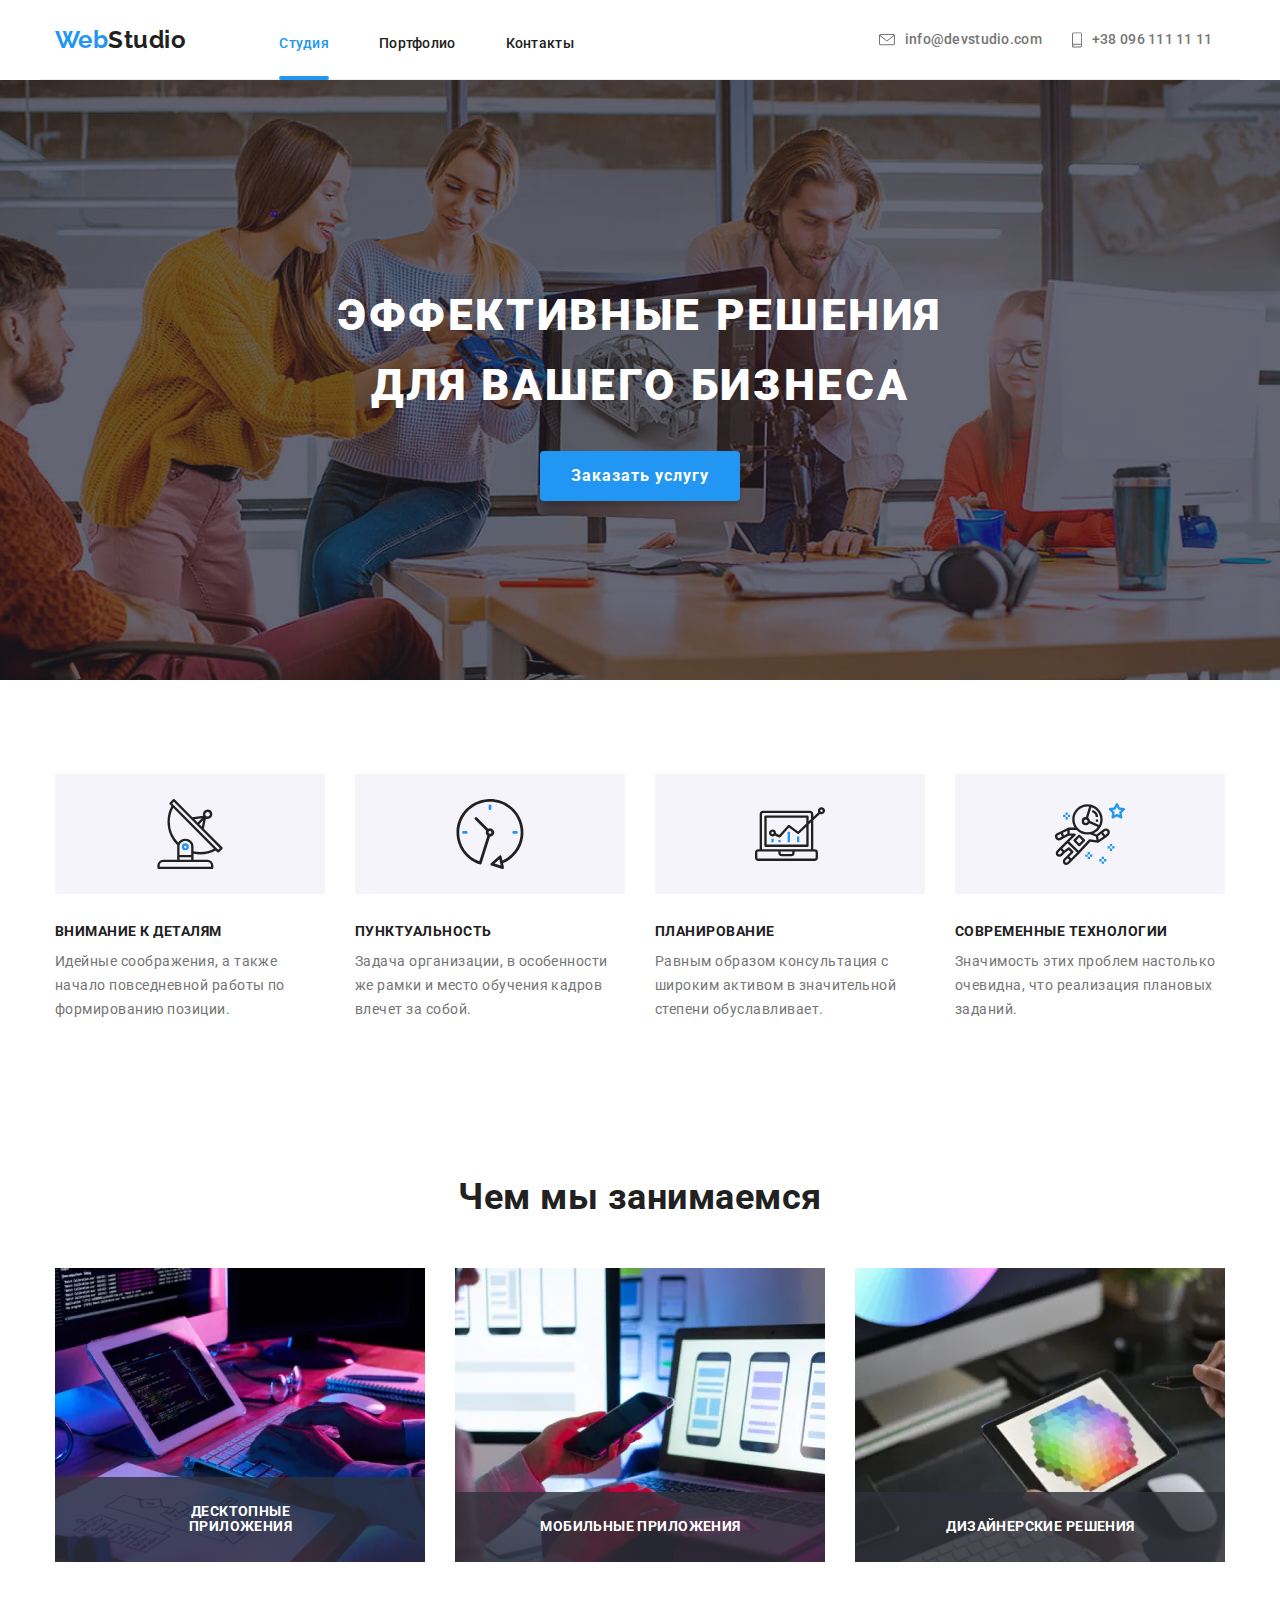
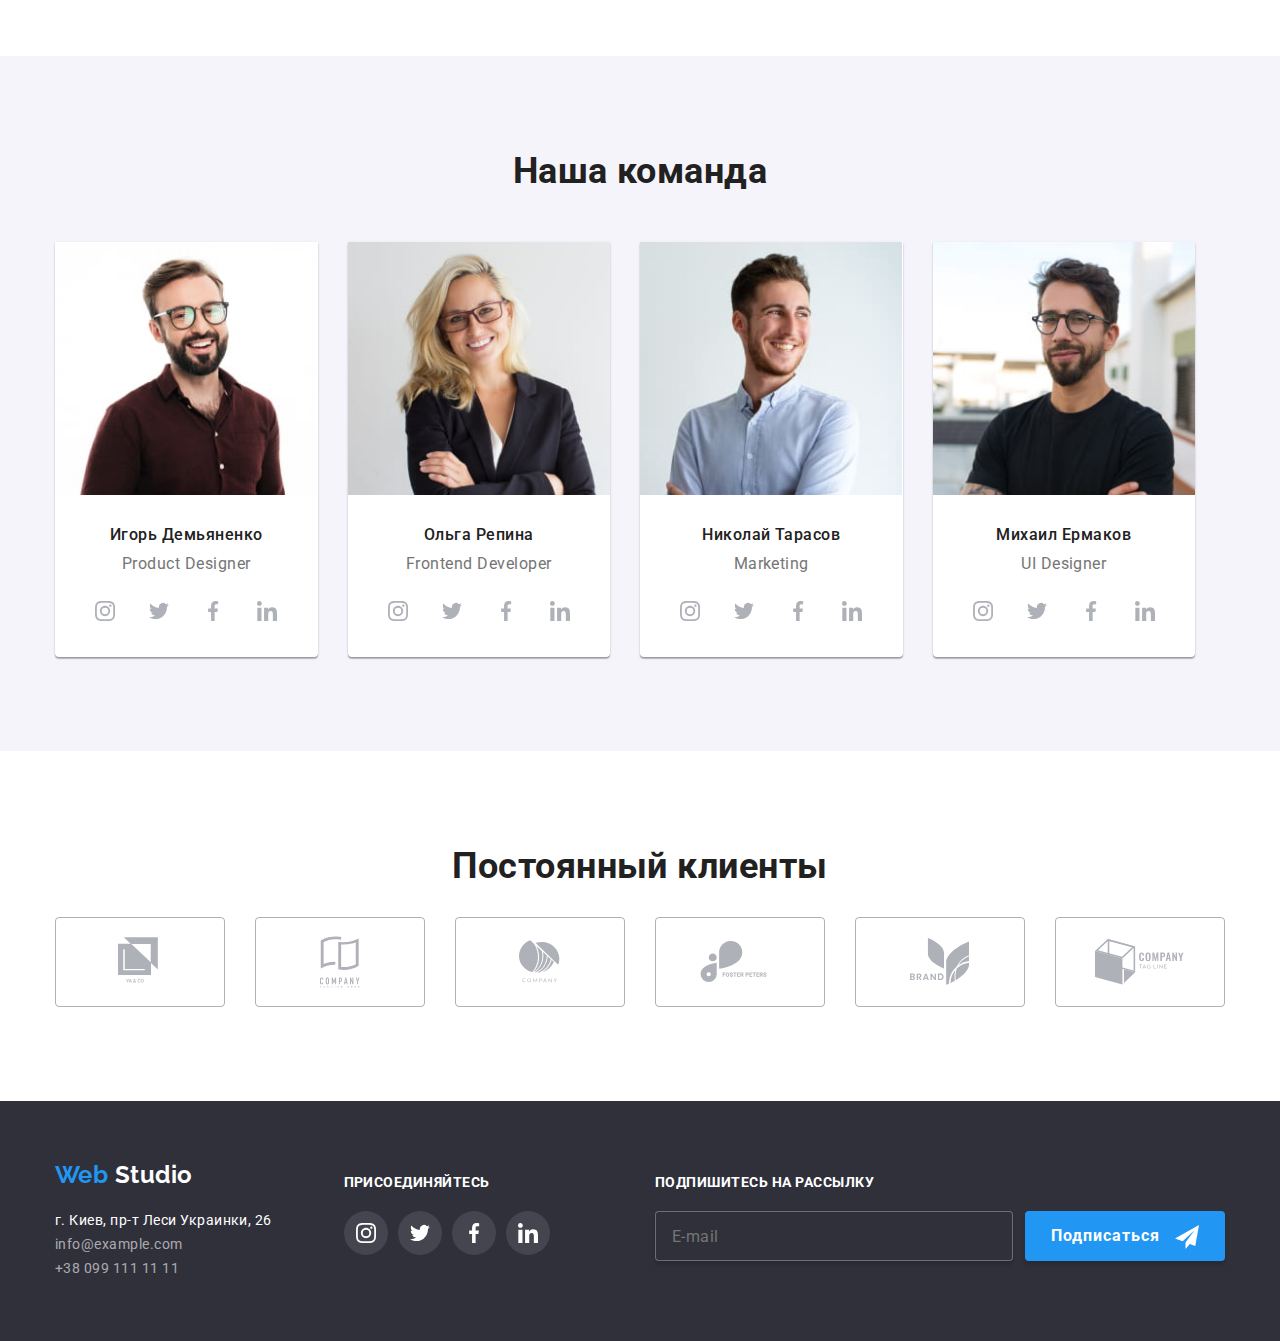
==== commit 70d8124a: "." ====
--- a/index.html
+++ b/index.html
@@ -10,52 +10,52 @@
 	<body>
 		<!-- Шапка -->
 		<header class="page-header">
-				<div class="head-container container">
-					<a href="./index.html" class="logo padding">
-						<span class="logo">
-							<span class="logo-accent">Web</span>Studio</span>
-					</a>
-					<div class="head-links">
-						<div class="menu-container" id="menu-container" data-menu>
-							<div class="menu">
-								<nav class="head-navi">
-									<ul class="page list">
-										<li class="page-item">
-											<a href="./index.html" class="link current">Студия</a>
-										</li>
-										<li class="page-item">
-											<a href="./portfolio.html" class="link">Портфолио</a>
-										</li>
-										<li class="page-item">
-											<a href="" class="link">Контакты</a>
-										</li>
-									</ul>
-								</nav>
-								<ul class="head-contacts list">
-									<li class="contacts-item mail">
-										<a href="mailto:info@devstudio.com" class="link">
-											<svg class="icon-envelope" height="12" width="16" aria-label="Электронная почта">
-												<use href="./images/sprite.svg#envelope"></use>
-											</svg>info@devstudio.com</a>
+			<div class="head-container container">
+				<a href="./index.html" class="logo padding">
+					<span class="logo">
+						<span class="logo-accent">Web</span>Studio</span>
+				</a>
+				<div class="head-links">
+					<div class="menu-container" id="menu-container" data-menu>
+						<div class="menu">
+							<nav class="head-navi">
+								<ul class="page list">
+									<li class="page-item">
+										<a href="./index.html" class="link current">Студия</a>
 									</li>
-									<li class="contacts-item tel">
-										<a href="tel:+380961111111" class="link">
-											<svg class="icon-phone" height="16" width="10" aria-label="Номер телефона">
-												<use href="./images/sprite.svg#smartphone"></use>
-											</svg>+38 096 111 11 11</a>
+									<li class="page-item">
+										<a href="./portfolio.html" class="link">Портфолио</a>
+									</li>
+									<li class="page-item">
+										<a href="" class="link">Контакты</a>
 									</li>
 								</ul>
-							</div>
+							</nav>
+							<ul class="head-contacts list">
+								<li class="contacts-item mail">
+									<a href="mailto:info@devstudio.com" class="link">
+										<svg class="icon-envelope" height="12" width="16" aria-label="Электронная почта">
+											<use href="./images/sprite.svg#envelope"></use>
+										</svg>info@devstudio.com</a>
+								</li>
+								<li class="contacts-item tel">
+									<a href="tel:+380961111111" class="link">
+										<svg class="icon-phone" height="16" width="10" aria-label="Номер телефона">
+											<use href="./images/sprite.svg#smartphone"></use>
+										</svg>+38 096 111 11 11</a>
+								</li>
+							</ul>
 						</div>
-						<button type="button" class="menu-button" aria-expanded="false" aria-controls="menu-container" data-menu-button>
-							<svg width="40px" height="40px" aria-label="Переключатель мобильного меню">
-								<use class="icon-menu" href="./images/sprite.svg#menu"></use>
-								<use class="icon-cross" href="./images/sprite.svg#cross-1"></use>
-							</svg>
-						</button>
 					</div>
-				</div>
-		</header>
+					<button type="button" class="menu-button" aria-expanded="false" aria-controls="menu-container" data-menu-button>
+						<svg width="40px" height="40px" aria-label="Переключатель мобильного меню">
+							<use class="icon-menu" href="./images/sprite.svg#menu"></use>
+							<use class="icon-cross" href="./images/sprite.svg#cross-1"></use>
+						</svg>
+					</button>
+				</div>
+			</div>
+	</header>
 		<main>
 			<!-- Баннер -->
 			<section class="banner">
--- a/css/main.min.css
+++ b/css/main.min.css
@@ -1,2 +1,2 @@
-@import url("https://fonts.googleapis.com/css2?family=Raleway:wght@700&family=Roboto:wght@400;500;700;900&display=swap");html{-webkit-box-sizing:border-box;box-sizing:border-box}*,*::before,*::after{-webkit-box-sizing:inherit;box-sizing:inherit}body{color:#212121;background-color:#fff;font-family:Roboto, sans-serif;letter-spacing:0.03em}body.modal-open{overflow:hidden}.list,.networks-list,.benefits-list,.duties-list,.team-list{padding:0;margin:0;list-style:none}a[href]{text-decoration:none}a[href]:hover,a[href]:focus{color:#2196f3;outline:none}img{display:block;max-width:100%;height:auto}.container,.footer-container{margin-left:auto;margin-right:auto;padding-left:15px;padding-right:15px;width:100%}@media screen and (min-width: 480px){.container,.footer-container{width:480px}}@media screen and (min-width: 754px){.container,.footer-container{width:768px}}@media screen and (min-width: 1200px){.container,.footer-container{width:1200px}}.section,.benefits,.duties,.team{width:100%;padding-top:60px}@media screen and (min-width: 1200px){.section,.benefits,.duties,.team{padding-top:94px}}.section-title{margin-top:0;margin-bottom:30px;color:#212121;font-weight:bold;font-size:28px;line-height:1.17;text-align:center}@media screen and (min-width: 1200px){.section-title{margin-bottom:50px;font-size:36px}}html{line-height:1.15;-webkit-text-size-adjust:100%}body{margin:0}main{display:block}h1{font-size:2em;margin:0.67em 0}hr{-webkit-box-sizing:content-box;box-sizing:content-box;height:0;overflow:visible}pre{font-family:monospace, monospace;font-size:1em}a{background-color:transparent}abbr[title]{border-bottom:none;text-decoration:underline;-webkit-text-decoration:underline dotted;text-decoration:underline dotted}b,strong{font-weight:bolder}code,kbd,samp{font-family:monospace, monospace;font-size:1em}small{font-size:80%}sub,sup{font-size:75%;line-height:0;position:relative;vertical-align:baseline}sub{bottom:-0.25em}sup{top:-0.5em}img{border-style:none}button,input,optgroup,select,textarea{font-family:inherit;font-size:100%;line-height:1.15;margin:0}button,input{overflow:visible}button,select{text-transform:none}button,[type="button"],[type="reset"],[type="submit"]{-webkit-appearance:button}button::-moz-focus-inner,[type="button"]::-moz-focus-inner,[type="reset"]::-moz-focus-inner,[type="submit"]::-moz-focus-inner{border-style:none;padding:0}button:-moz-focusring,[type="button"]:-moz-focusring,[type="reset"]:-moz-focusring,[type="submit"]:-moz-focusring{outline:1px dotted ButtonText}fieldset{padding:0.35em 0.75em 0.625em}legend{-webkit-box-sizing:border-box;box-sizing:border-box;color:inherit;display:table;max-width:100%;padding:0;white-space:normal}progress{vertical-align:baseline}textarea{overflow:auto}[type="checkbox"],[type="radio"]{-webkit-box-sizing:border-box;box-sizing:border-box;padding:0}[type="number"]::-webkit-inner-spin-button,[type="number"]::-webkit-outer-spin-button{height:auto}[type="search"]{-webkit-appearance:textfield;outline-offset:-2px}[type="search"]::-webkit-search-decoration{-webkit-appearance:none}::-webkit-file-upload-button{-webkit-appearance:button;font:inherit}details{display:block}summary{display:list-item}template{display:none}[hidden]{display:none}.visually-hidden{position:absolute;overflow:hidden;clip:rect(0 0 0 0);height:1px;width:1px;margin:-1px;padding:0;border:0}.button,.modal .banner-button{color:#fff;background-color:#2196f3;font-family:Roboto, sans-serif;line-height:1.9;text-align:center;letter-spacing:0.06em;min-width:200px;height:50px;-webkit-box-shadow:0px 4px 4px rgba(0,0,0,0.15);box-shadow:0px 4px 4px rgba(0,0,0,0.15);border-radius:4px;outline:none;cursor:pointer;display:inline-block;-webkit-box-align:center;-ms-flex-align:center;align-items:center;-webkit-box-pack:center;-ms-flex-pack:center;justify-content:center;font-size:16px;font-weight:400;border:1px solid rgba(0,0,0,0)}.button:focus,.modal .banner-button:focus{outline:none}.logo{color:#212121;font-family:Raleway, sans-serif;line-height:1.17;text-decoration:none;font-size:24px;font-weight:700}@media screen and (max-width: 767px){.logo.padding{padding-top:16px;padding-bottom:16px}}@media screen and (min-width: 768px) and (max-width: 1199px){.logo.padding{padding-top:26px;padding-bottom:26px}}@media screen and (min-width: 1200px){.logo.padding{padding-top:24px;padding-bottom:25px;font-size:26px;font-weight:700;line-height:1.19}}.logo-accent{color:#2196f3}.logo-accent-footer{color:#fff}.button-footer-link{text-decoration:none;color:#fff;font-weight:bold;text-align:center;line-height:1.9;letter-spacing:0.06em}.button-twitter{margin-left:10px;vertical-align:middle}.button>a:hover,.modal .banner-button>a:hover{color:#fff}.modal .banner-button{-webkit-transition:250ms cubic-bezier(0.4, 0, 0.2, 1);transition:250ms cubic-bezier(0.4, 0, 0.2, 1);display:-webkit-box;display:-ms-flexbox;display:flex;-webkit-box-align:center;-ms-flex-align:center;align-items:center;-webkit-box-pack:center;-ms-flex-pack:center;justify-content:center;margin-right:auto;margin-left:auto}.modal .banner-button.button:focus,.modal .banner-button:focus,.modal .banner-button.button:hover,.modal .banner-button:hover{background-color:#188ce8}.backdrop{position:fixed;top:0;left:0;-webkit-transition:opacity 250ms cubic-bezier(0.4, 0, 0.2, 1);transition:opacity 250ms cubic-bezier(0.4, 0, 0.2, 1);width:100%;height:100%;display:block;background-color:rgba(0,0,0,0.2);opacity:1;z-index:2;overflow-y:scroll}.backdrop.is-hidden{-webkit-transition:opacity 250ms cubic-bezier(0.4, 0, 0.2, 1);transition:opacity 250ms cubic-bezier(0.4, 0, 0.2, 1);opacity:0;pointer-events:none}.backdrop.is-hidden .modal{-webkit-transform:translate(-50%, -50%) scale(1.2);transform:translate(-50%, -50%) scale(1.2)}.modal{width:100%;margin:auto;-webkit-transform:translate(-50%, -50%) scale(1);transform:translate(-50%, -50%) scale(1);background-color:#fff;-webkit-box-shadow:0px 1px 3px rgba(0,0,0,0.12),0px 1px 1px rgba(0,0,0,0.14),0px 2px 1px rgba(0,0,0,0.2);box-shadow:0px 1px 3px rgba(0,0,0,0.12),0px 1px 1px rgba(0,0,0,0.14),0px 2px 1px rgba(0,0,0,0.2);border-radius:4px}@media screen and (max-width: 479px){.modal{position:absolute;top:60%;left:50%}}@media screen and (min-width: 480px){.modal{position:absolute;top:50%;left:50%;width:450px}}@media screen and (min-width: 1200px){.modal{width:528px}}.modal-close{position:absolute;top:8px;right:8px;border:1px solid rgba(0,0,0,0.1);width:30px;height:30px;border-radius:50%;background:#fff;fill:currentColor;cursor:pointer}.modal-close-button{position:absolute;top:8px;right:8px;-webkit-transition:fill 250ms cubic-bezier(0.4, 0, 0.2, 1);transition:fill 250ms cubic-bezier(0.4, 0, 0.2, 1);fill:currentColor}.modal-close:hover .modal-close-button{fill:#2196f3}.modal-close:focus .modal-close-button{fill:#2196f3}.modal-close:focus{outline:none}.modal-input{border:1px solid rgba(33,33,33,0.2);-webkit-transition:border 250ms cubic-bezier(0.4, 0, 0.2, 1);transition:border 250ms cubic-bezier(0.4, 0, 0.2, 1);display:block;margin:0;width:100%;height:40px;padding-left:42px;border-radius:4px;outline:none}.modal-input:focus ~ .modal-icon,.modal-input.modal-input:focus{fill:#2196f3;border-color:#2196f3;overflow:visible;outline:none}.modal-label{position:absolute;top:-4px;left:0;font-size:12px;font-weight:inherit;-webkit-transform:translateY(-100%);transform:translateY(-100%);line-height:14px;letter-spacing:0.01em;color:#757575}.modal-icon{position:absolute;top:50%;left:14px;-webkit-transition:fill 250ms cubic-bezier(0.4, 0, 0.2, 1);transition:fill 250ms cubic-bezier(0.4, 0, 0.2, 1);-webkit-transform:translateY(-50%);transform:translateY(-50%);display:inline-block;fill:#212121}.form{width:448px;padding:40px}@media screen and (max-width: 479px){.form{max-width:450px;width:100%;height:100%}}@media screen and (min-width: 480px){.form{max-width:450px;max-height:609px;margin:0px;width:100%}}@media screen and (min-width: 1200px){.form{width:100%;max-width:528px;max-height:581px}}.form>b{font-size:20px;font-weight:bold;margin-top:0px;margin-bottom:30px;display:block;line-height:1.5;text-align:center;letter-spacing:0.03em}@media screen and (min-width: 1200px){.form>b{line-height:23px}}.form-field{display:block;position:relative;margin-top:0px;margin-top:28px}.form-field>textarea{height:120px;resize:none;padding:12px 16px}.form-field>textarea::-webkit-input-placeholder{font-size:14px;font-weight:inherit;line-height:1.1;letter-spacing:0.01em;color:rgba(117,117,117,0.5)}.form-field>textarea:-ms-input-placeholder{font-size:14px;font-weight:inherit;line-height:1.1;letter-spacing:0.01em;color:rgba(117,117,117,0.5)}.form-field>textarea::-ms-input-placeholder{font-size:14px;font-weight:inherit;line-height:1.1;letter-spacing:0.01em;color:rgba(117,117,117,0.5)}.form-field>textarea::placeholder{font-size:14px;font-weight:inherit;line-height:1.1;letter-spacing:0.01em;color:rgba(117,117,117,0.5)}.checkbox{position:absolute;overflow:hidden;clip:rect(0 0 0 0);height:1px;width:1px;margin:-1px;padding:0;border:0}.checkbox-field{display:-webkit-box;display:-ms-flexbox;display:flex;-webkit-box-align:center;-ms-flex-align:center;align-items:center;-webkit-box-pack:center;-ms-flex-pack:center;justify-content:center;margin-top:0;margin-top:20px}.checkbox-icon{-webkit-transition:250ms cubic-bezier(0.4, 0, 0.2, 1);transition:250ms cubic-bezier(0.4, 0, 0.2, 1);-webkit-transition:border 250ms cubic-bezier(0.4, 0, 0.2, 1);transition:border 250ms cubic-bezier(0.4, 0, 0.2, 1);display:inline-block;width:16px;height:15px;margin-left:12px;margin-right:8px;border:2px solid #212121;border-radius:2px;background-size:contain;background-origin:border-box;fill:transparent}.checkbox:checked+.checkbox-icon{-webkit-transition:250ms cubic-bezier(0.4, 0, 0.2, 1);transition:250ms cubic-bezier(0.4, 0, 0.2, 1);border:none;background-color:#2196f3;fill:#fff}.checkbox-label{font-size:14px;font-weight:400;line-height:1.7;letter-spacing:0.03em;color:#757575}.checkbox-label.underlined{color:#2196f3;text-decoration:underline}.footer-email{margin-top:12px;margin-right:0px;margin-left:0px;width:100%}@media screen and (max-width: 1199px){.footer-email{margin-top:60px}}@media screen and (min-width: 1200px){.footer-email{width:570px}}.footer-input{display:block;-webkit-box-align:center;-ms-flex-align:center;align-items:center;-webkit-box-pack:center;-ms-flex-pack:center;justify-content:center;font-size:16px;font-weight:400;border:1px solid rgba(255,255,255,0.3);height:50px;width:100%;padding-top:15px;padding-left:16px;padding-bottom:15px;margin:0;outline:none;-webkit-box-shadow:0px 4px 4px rgba(0,0,0,0.15);box-shadow:0px 4px 4px rgba(0,0,0,0.15);border-radius:4px;line-height:1.3;letter-spacing:0.03em;color:rgba(255,255,255,0.6);background:#2f303a}@media screen and (min-width: 1200px){.footer-input{width:358px;display:-webkit-box;display:-ms-flexbox;display:flex;-webkit-box-align:center;-ms-flex-align:center;align-items:center;-webkit-box-pack:center;-ms-flex-pack:center;justify-content:center}}@media screen and (min-width: 480px) and (max-width: 1199px){.footer-input{width:450px;display:-webkit-box;display:-ms-flexbox;display:flex;-webkit-box-align:center;-ms-flex-align:center;align-items:center;-webkit-box-pack:center;-ms-flex-pack:center;justify-content:center;margin:auto}}.email-item{width:100%}@media screen and (min-width: 1200px){.email-item{-webkit-box-pack:justify;-ms-flex-pack:justify;justify-content:space-between;display:-webkit-box;display:-ms-flexbox;display:flex}}.email-item .button,.email-item .modal .banner-button,.modal .email-item .banner-button{display:-webkit-box;display:-ms-flexbox;display:flex;-webkit-box-align:center;-ms-flex-align:center;align-items:center;-webkit-box-pack:center;-ms-flex-pack:center;justify-content:center;-webkit-transition:250ms cubic-bezier(0.4, 0, 0.2, 1);transition:250ms cubic-bezier(0.4, 0, 0.2, 1);width:200px;height:50px;fill:#fff}@media screen and (max-width: 1199px){.email-item .button,.email-item .modal .banner-button,.modal .email-item .banner-button{margin-top:20px;margin-right:auto;margin-left:auto}}@media screen and (min-width: 1200px){.email-item .button,.email-item .modal .banner-button,.modal .email-item .banner-button{margin-left:12px}}.email-list{margin-top:20px}@media screen and (max-width: 753px){.email-list{display:-webkit-box;display:-ms-flexbox;display:flex;-webkit-box-align:center;-ms-flex-align:center;align-items:center;-webkit-box-pack:center;-ms-flex-pack:center;justify-content:center;-webkit-box-orient:vertical;-webkit-box-direction:normal;-ms-flex-direction:column;flex-direction:column}}header{border-bottom:1px solid #ececec}.page-header{width:100%;max-height:60px;background-color:#fff;z-index:1}.page-header .container,.page-header .footer-container{width:100%;margin:0}@media screen and (min-width: 768px){.page-header{min-height:80px;margin-left:auto;margin-right:auto}}@media screen and (min-width: 1200px){.page-header{width:1200px}}@media screen and (max-width: 768px){.head-navi{margin-bottom:60px}}@media screen and (min-width: 768px) and (max-width: 1199px){.head-navi{display:-webkit-box;display:-ms-flexbox;display:flex;margin-top:32px;margin-bottom:31px}}.head-links{border-bottom:1px solid #ececec}@media screen and (min-width: 768px){.head-links{display:-webkit-box;display:-ms-flexbox;display:flex;height:80px}}@media screen and (min-width: 768px) and (max-width: 1199px){.head-links{margin-left:88px}}.head-container{display:-webkit-inline-box;display:-ms-inline-flexbox;display:inline-flex}@media screen and (max-width: 767px){.head-container{-webkit-box-pack:justify;-ms-flex-pack:justify;justify-content:space-between;width:60px}}@media screen and (min-width: 768px){.head-container{width:80px;margin-left:auto;margin-right:auto}}@media screen and (min-width: 768px) and (max-width: 1200px){.head-container{-webkit-box-pack:center;-ms-flex-pack:center;justify-content:center}}.head-contacts{color:#212121}@media screen and (max-width: 767px){.head-contacts{-webkit-box-orient:vertical;-webkit-box-direction:normal;-ms-flex-direction:column;flex-direction:column;-webkit-box-pack:center;-ms-flex-pack:center;justify-content:center}}@media screen and (min-width: 768px) and (max-width: 1199px){.head-contacts{margin-top:21px;margin-left:84px}}@media screen and (min-width: 1200px){.head-contacts{display:-webkit-box;display:-ms-flexbox;display:flex;-webkit-box-align:center;-ms-flex-align:center;align-items:center;-webkit-box-pack:center;-ms-flex-pack:center;justify-content:center;text-align:center;margin-left:305px}}.head-contacts .link{font-size:14px;font-weight:500;-webkit-transition:250ms cubic-bezier(0.4, 0, 0.2, 1);transition:250ms cubic-bezier(0.4, 0, 0.2, 1);color:#757575;fill:currentColor;text-decoration:none;line-height:1.14;letter-spacing:0.02em}@media screen and (max-width: 767px){.head-contacts .link{font-size:18px;font-weight:500;line-height:1.16}}.head-contacts .link:focus{color:#2196f3}.head-contacts .link:hover{color:#2196f3}@media screen and (min-width: 1200px){.head-contacts .link{display:-webkit-box;display:-ms-flexbox;display:flex;-webkit-box-align:center;-ms-flex-align:center;align-items:center;-webkit-box-pack:center;-ms-flex-pack:center;justify-content:center}}.page{text-align:center}@media screen and (min-width: 768px){.page{display:-webkit-box;display:-ms-flexbox;display:flex}}@media screen and (min-width: 1200px){.page{margin-left:93px}}.page-item:hover{color:#2196f3}.page-item:focus{color:#2196f3}.page-item:last-child{margin:0}@media screen and (min-width: 768px){.page-item{margin-right:50px}}@media screen and (min-width: 1200px){.page-item{margin-right:50px}}.page .link{padding-top:32px;padding-bottom:32px;font-family:Roboto, sans-serif;color:#212121;line-height:1.2;letter-spacing:0.02em;font-size:14px;font-weight:500;-webkit-transition:250ms cubic-bezier(0.4, 0, 0.2, 1);transition:250ms cubic-bezier(0.4, 0, 0.2, 1)}@media screen and (max-width: 767px){.page .link{font-size:18px;font-weight:500;line-height:1.16}}@media screen and (min-width: 768px) and (max-width: 1199px){.page .link{font-size:12px;font-weight:500;line-height:1.16}}@media screen and (max-width: 768px){.page-item:not(:last-child){margin-bottom:40px}}.link.current{color:#2196f3;position:relative}.link.current::after{content:" ";display:block;width:100%;height:4px;border-radius:2px;background-color:#2196f3}@media screen and (max-width: 767px){.link.current::after{position:absolute;bottom:24px;left:0}}@media screen and (min-width: 768px) and (max-width: 1199px){.link.current::after{position:absolute;bottom:3px;left:0}}@media screen and (min-width: 1200px){.link.current::after{position:absolute;bottom:3px;left:0}}@media screen and (min-width: 1200px){.page.list,.page.networks-list,.page.benefits-list,.page.duties-list,.page.team-list{margin-top:32px;margin-bottom:32px}}.contacts-item .link{-webkit-transition:250ms cubic-bezier(0.4, 0, 0.2, 1);transition:250ms cubic-bezier(0.4, 0, 0.2, 1)}.contacts-item .link:focus{fill:#2196f3;color:#2196f3;background-color:#fff}.contacts-item .link:hover{fill:#2196f3;color:#2196f3;background-color:#fff}@media screen and (min-width: 768px) and (max-width: 1199px){.contacts-item.mail{margin-bottom:10px}}@media screen and (max-width: 767px){.contacts-item:not(:last-child){margin-bottom:16px}}@media screen and (min-width: 1200px){.contacts-item:not(:last-child){display:-webkit-inline-box;display:-ms-inline-flexbox;display:inline-flex;margin-right:30px}}.icon-envelope{background-size:15px 10px;margin-right:10px;vertical-align:middle}.icon-phone{margin-right:10px;vertical-align:middle}.menu-button{outline:none;display:-webkit-inline-box;display:-ms-inline-flexbox;display:inline-flex;margin-top:10px;padding:0;border:none;height:40px;width:40px;fill:black;background-color:transparent;-webkit-transition:250ms fill cubic-bezier(0.4, 0, 0.2, 1);transition:250ms fill cubic-bezier(0.4, 0, 0.2, 1)}.menu-button .icon-cross{display:none}.menu-button.is-open .icon-cross{display:block}.menu-button .icon-menu{display:block}.menu-button.is-open .icon-menu{display:none}.menu-button:hover,.menu-button:focus{fill:#2196f3}.menu-container{z-index:5;width:100%;padding:60px, 15px;font-size:18px;font-weight:500;background-color:#fff}@media screen and (max-width: 767px){.menu-container{position:absolute;top:100%;left:0;display:none;-webkit-box-shadow:0px 4px 8px rgba(0,0,0,0.04),0px 2px 4px rgba(0,0,0,0.08),0px 1px 3px rgba(0,0,0,0.16);box-shadow:0px 4px 8px rgba(0,0,0,0.04),0px 2px 4px rgba(0,0,0,0.08),0px 1px 3px rgba(0,0,0,0.16)}.menu-container.is-open{display:block;-webkit-transform:translateY(0);transform:translateY(0)}}@media screen and (max-width: 767px){.menu{padding:60px;text-align:center}}@media screen and (min-width: 768px) and (max-width: 1199px){.menu{-webkit-box-pack:justify;-ms-flex-pack:justify;justify-content:space-between}}@media screen and (min-width: 768px){.menu{display:-webkit-box;display:-ms-flexbox;display:flex;-webkit-box-flex:1;-ms-flex-positive:1;flex-grow:1;max-height:80px}}.page-header{position:relative}.footer{padding-top:60px;padding-bottom:60px;background-color:#2f303a;width:100%}@media screen and (max-width: 1199px){.footer{text-align:center}}.footer-container{display:block}@media screen and (min-width: 1200px){.footer-container{display:-webkit-box;display:-ms-flexbox;display:flex;-webkit-box-pack:justify;-ms-flex-pack:justify;justify-content:space-between}}@media screen and (min-width: 768px) and (max-width: 1199px){.footer-container{display:-webkit-box;display:-ms-flexbox;display:flex;-ms-flex-wrap:wrap;flex-wrap:wrap;-webkit-box-pack:justify;-ms-flex-pack:justify;justify-content:space-between}}@media screen and (min-width: 1200px){.footer-navi{margin-right:70px;width:270px}}@media screen and (min-width: 1200px) and (min-width: 768px) and (max-width: 1199px){.footer-navi{margin-left:76px;max-width:232px}}.footer-title{font-size:14px;font-weight:bold;color:#fff;line-height:1.14;text-transform:uppercase}.footer-icon{fill:white-text-color}.address{font-size:14px;font-weight:400;margin-top:20px;margin-bottom:9px;color:#fff;line-height:1.71;font-style:normal;text-decoration:none}.address-text{font-size:14px;font-weight:400;color:rgba(255,255,255,0.6);line-height:1.71;text-decoration:none;font-style:normal}.address-list{margin-top:20px}.address-list>span:not(:last-child){margin-bottom:9px}@media screen and (min-width: 1200px){.address-list{margin-top:20px}}@media screen and (max-width: 767px){.address-list{font-size:14px;font-weight:normal}}.networks{margin-top:60px}@media screen and (min-width: 1200px){.networks{margin-right:93px}}@media screen and (min-width: 1200px){.networks{width:270px;margin-top:12px}}.networks-list{display:-webkit-box;display:-ms-flexbox;display:flex}@media screen and (max-width: 753px){.networks-list{-webkit-box-pack:center;-ms-flex-pack:center;justify-content:center}}.networks-item:not(:last-child){margin-right:10px}@media screen and (min-width: 768px) and (max-width: 1199px){.networks{margin-right:89px;margin-top:0;max-width:206px}}.networks-item .link{display:-webkit-inline-box;display:-ms-inline-flexbox;display:inline-flex;-webkit-box-align:center;-ms-flex-align:center;align-items:center;-webkit-box-pack:center;-ms-flex-pack:center;justify-content:center;-webkit-transition:250ms cubic-bezier(0.4, 0, 0.2, 1);transition:250ms cubic-bezier(0.4, 0, 0.2, 1);margin-top:20px;width:44px;height:44px;background-color:rgba(255,255,255,0.1);background-position:center;border-radius:50%;fill:#fff;cursor:pointer}.networks-item .link:focus{background-color:#2196f3}.networks-item .link:hover{background-color:#2196f3}.banner{text-align:center;background-image:-webkit-gradient(linear, left top, right top, from(rgba(47,48,58,0.4)), to(rgba(47,48,58,0.4))),url(../images/banner.jpg);background-image:linear-gradient(to right, rgba(47,48,58,0.4), rgba(47,48,58,0.4)),url(../images/banner.jpg);background-size:1600px 600px;background-position:center;height:400px;max-width:1600px;padding-top:118px;padding-bottom:118px;margin-left:auto;margin-right:auto}@media screen and (min-width: 1200px){.banner{height:600px;padding-top:200px;padding-bottom:200px}}.banner-title{font-size:26px;font-weight:900;margin-top:0;margin-bottom:0;color:#fff;line-height:1.36;letter-spacing:0.06em;text-transform:uppercase}@media screen and (min-width: 768px) and (max-width: 1199px){.banner-title{font-size:26px;font-weight:900}}@media screen and (min-width: 1200px){.banner-title{font-size:44px;font-weight:900;line-height:1.6}}.banner-button{margin-top:30px;font-weight:bold}@media screen and (max-width: 767px){.banner{background-image:-webkit-gradient(linear, left top, right top, from(rgba(47,48,58,0.4)), to(rgba(47,48,58,0.4))),url("../images/banner-480-1x.jpg");background-image:linear-gradient(to right, rgba(47,48,58,0.4), rgba(47,48,58,0.4)),url("../images/banner-480-1x.jpg");background-size:cover}}@media screen and (max-width: 767px) and (min-device-pixel-ratio: 2), screen and (max-width: 767px) and (-webkit-min-device-pixel-ratio: 2), screen and (max-width: 767px) and (min-resolution: 192dpi), screen and (max-width: 767px) and (min-resolution: 2dppx){.banner{background-image:-webkit-gradient(linear, left top, right top, from(rgba(47,48,58,0.4)), to(rgba(47,48,58,0.4))),url("../images/banner-480-2x.jpg");background-image:linear-gradient(to right, rgba(47,48,58,0.4), rgba(47,48,58,0.4)),url("../images/banner-480-2x.jpg")}}@media screen and (min-width: 768px) and (max-width: 1199px){.banner{background-image:-webkit-gradient(linear, left top, right top, from(rgba(47,48,58,0.4)), to(rgba(47,48,58,0.4))),url("../images/banner-768-1x.jpg");background-image:linear-gradient(to right, rgba(47,48,58,0.4), rgba(47,48,58,0.4)),url("../images/banner-768-1x.jpg");background-size:cover}}@media screen and (min-width: 768px) and (max-width: 1199px) and (min-device-pixel-ratio: 2), screen and (min-width: 768px) and (max-width: 1199px) and (-webkit-min-device-pixel-ratio: 2), screen and (min-width: 768px) and (max-width: 1199px) and (min-resolution: 192dpi), screen and (min-width: 768px) and (max-width: 1199px) and (min-resolution: 2dppx){.banner{background-image:-webkit-gradient(linear, left top, right top, from(rgba(47,48,58,0.4)), to(rgba(47,48,58,0.4))),url("../images/banner-768-2x.jpg");background-image:linear-gradient(to right, rgba(47,48,58,0.4), rgba(47,48,58,0.4)),url("../images/banner-768-2x.jpg")}}@media screen and (min-width: 1200px){.banner{background-image:-webkit-gradient(linear, left top, right top, from(rgba(47,48,58,0.4)), to(rgba(47,48,58,0.4))),url("../images/banner-1200-1x.jpg");background-image:linear-gradient(to right, rgba(47,48,58,0.4), rgba(47,48,58,0.4)),url("../images/banner-1200-1x.jpg");background-size:cover}}@media screen and (min-width: 1200px) and (min-device-pixel-ratio: 2), screen and (min-width: 1200px) and (-webkit-min-device-pixel-ratio: 2), screen and (min-width: 1200px) and (min-resolution: 192dpi), screen and (min-width: 1200px) and (min-resolution: 2dppx){.banner{background-image:-webkit-gradient(linear, left top, right top, from(rgba(47,48,58,0.4)), to(rgba(47,48,58,0.4))),url("../images/banner-1200-2x.jpg");background-image:linear-gradient(to right, rgba(47,48,58,0.4), rgba(47,48,58,0.4)),url("../images/banner-1200-2x.jpg")}}.benefits .container,.benefits .footer-container{padding-bottom:60px}.benefits-list{width:100%;margin-top:0px;margin-bottom:0px}@media screen and (min-width: 768px) and (max-width: 1199px){.benefits-list{margin:-15px;display:-webkit-box;display:-ms-flexbox;display:flex;-ms-flex-wrap:wrap;flex-wrap:wrap}}@media screen and (min-width: 1200px){.benefits-list{display:-webkit-box;display:-ms-flexbox;display:flex;margin:-15px}}.benefits-list .header{font-size:14px;font-weight:bold;margin-top:30px;margin-bottom:10px;color:#212121;line-height:1.14;text-transform:uppercase}@media screen and (max-width: 767px){.benefits-list .header{text-align:center}}.benefits-list .text{font-size:14px;font-weight:400;margin-top:0;margin-bottom:0;color:#757575;line-height:1.71}.benefits-item{max-width:450px;margin-bottom:30px}@media screen and (min-width: 768px) and (max-width: 1199px){.benefits-item{margin:15px;width:calc(50% - 30px)}}@media screen and (min-width: 1200px){.benefits-item{min-width:270px;margin:15px}}.benefits-bg{display:-webkit-inline-box;display:-ms-inline-flexbox;display:inline-flex;-webkit-box-align:center;-ms-flex-align:center;align-items:center;-webkit-box-pack:center;-ms-flex-pack:center;justify-content:center;height:120px;background-color:#f5f4fa;width:100%}@media screen and (max-width: 767px){.benefits-bg{max-width:450px}}@media screen and (min-width: 1200px){.benefits-bg{width:270px;display:-webkit-inline-box;display:-ms-inline-flexbox;display:inline-flex}}.duties .container,.duties .footer-container{padding-bottom:94px}.duties-list{display:-webkit-box;display:-ms-flexbox;display:flex;margin-top:30px}.duties-item{position:relative}.duties-item+.duties-item{margin-left:30px;width:370px}.duties-text{position:absolute;bottom:0px;left:0px;font-size:14px;font-weight:700;right:0px;font-family:Roboto, sans-serif;line-height:1.1;text-align:center;letter-spacing:0.03em;text-transform:uppercase;color:#fff;background-image:-webkit-gradient(linear, left top, right top, from(rgba(47,48,58,0.8)), to(rgba(47,48,58,0.8)));background-image:linear-gradient(to right, rgba(47,48,58,0.8), rgba(47,48,58,0.8));padding:27px 82px 27px 83px;margin:0px}@media screen and (max-width: 1199px){.duties{display:none}}.team{background-color:#f5f4fa;width:100%;text-align:center}.team.section,.team{padding-bottom:60px}@media screen and (min-width: 1200px){.team.section,.team{padding-bottom:94px}}.team-list{width:100%;margin:-15px}@media screen and (min-width: 768px) and (max-width: 1199px){.team-list{display:-webkit-box;display:-ms-flexbox;display:flex;-ms-flex-wrap:wrap;flex-wrap:wrap}}@media screen and (min-width: 1200px){.team-list{display:-webkit-box;display:-ms-flexbox;display:flex}}.team-list .header{font-size:16px;font-weight:500;margin-top:30px;margin-bottom:10px;color:#212121;line-height:1.19;text-align:center}.team-list .text{font-size:16px;font-weight:400;margin:0;color:#757575;line-height:1.19;text-align:center}.team-member{width:100%;margin:15px;-webkit-box-shadow:0px 2px 1px rgba(0,0,0,0.2),0px 1px 1px rgba(0,0,0,0.14),0px 1px 3px rgba(0,0,0,0.12);box-shadow:0px 2px 1px rgba(0,0,0,0.2),0px 1px 1px rgba(0,0,0,0.14),0px 1px 3px rgba(0,0,0,0.12);border-radius:0px 0px 4px 4px;background-color:#fff}@media screen and (min-width: 768px) and (max-width: 1199px){.team-member{width:calc(50% - 30px)}}@media screen and (min-width: 1200px){.team-member{max-width:calc(25% - 30px)}}.team-member>img{width:100%;height:auto}@media screen and (min-width: 768px) and (max-width: 1199px){.team-member>img{width:354px}}@media screen and (min-width: 1200px){.team-member>img{width:270px}}.team-networks{display:-webkit-box;display:-ms-flexbox;display:flex;-webkit-box-align:center;-ms-flex-align:center;align-items:center;-webkit-box-pack:center;-ms-flex-pack:center;justify-content:center}.team-networks-item:not(:last-child){margin-right:10px}.team-networks-item .link{display:-webkit-box;display:-ms-flexbox;display:flex;-webkit-box-align:center;-ms-flex-align:center;align-items:center;-webkit-box-pack:center;-ms-flex-pack:center;justify-content:center;-webkit-transition:250ms cubic-bezier(0.4, 0, 0.2, 1);transition:250ms cubic-bezier(0.4, 0, 0.2, 1);margin-top:16px;height:44px;width:44px;background-color:#fff;border-radius:50%;background-position:center;fill:#afb1b8;margin-bottom:24px}.team-networks-item .link:focus,.team-networks-item .link:hover{background-color:#2196f3;fill:#fff}.clients{padding-bottom:60px}.clients .section-title{margin-bottom:30px}.clients-list{display:-webkit-box;display:-ms-flexbox;display:flex;margin:-15px}@media screen and (max-width: 1199px){.clients-list{-ms-flex-wrap:wrap;flex-wrap:wrap}}@media screen and (min-width: 1200px){.clients{padding-bottom:94px}}.clients-item{margin:15px}.clients-item .link{border:1px solid #afb1b8;display:-webkit-box;display:-ms-flexbox;display:flex;-webkit-box-align:center;-ms-flex-align:center;align-items:center;-webkit-box-pack:center;-ms-flex-pack:center;justify-content:center;-webkit-transition:250ms cubic-bezier(0.4, 0, 0.2, 1);transition:250ms cubic-bezier(0.4, 0, 0.2, 1);height:90px;border-radius:4px;background-color:#fff;fill:#afb1b8}.clients-item .link:focus,.clients-item .link:hover{border:1px solid #2196f3;fill:#2196f3}@media screen and (max-width: 767px){.clients-item{min-width:calc(50% - 30px)}}@media screen and (min-width: 768px) and (max-width: 1199px){.clients-item{min-width:calc((100% - 90px) / 3)}}@media screen and (min-width: 1200px){.clients-item{min-width:calc((100% - 180px) / 6)}}
+@import url("https://fonts.googleapis.com/css2?family=Raleway:wght@700&family=Roboto:wght@400;500;700;900&display=swap");html{-webkit-box-sizing:border-box;box-sizing:border-box}*,*::before,*::after{-webkit-box-sizing:inherit;box-sizing:inherit}body{color:#212121;background-color:#fff;font-family:Roboto, sans-serif;letter-spacing:0.03em}body.modal-open{overflow:hidden}.list,.networks-list,.benefits-list,.duties-list,.team-list{padding:0;margin:0;list-style:none}a[href]{text-decoration:none}a[href]:hover,a[href]:focus{color:#2196f3;outline:none}img{display:block;max-width:100%;height:auto}.container,.footer-container{margin-left:auto;margin-right:auto;padding-left:15px;padding-right:15px;width:100%}@media screen and (min-width: 480px){.container,.footer-container{width:480px}}@media screen and (min-width: 754px){.container,.footer-container{width:768px}}@media screen and (min-width: 1200px){.container,.footer-container{width:1200px}}.section,.benefits,.duties,.team{width:100%;padding-top:60px}@media screen and (min-width: 1200px){.section,.benefits,.duties,.team{padding-top:94px}}.section-title{margin-top:0;margin-bottom:30px;color:#212121;font-weight:bold;font-size:28px;line-height:1.17;text-align:center}@media screen and (min-width: 1200px){.section-title{margin-bottom:50px;font-size:36px}}html{line-height:1.15;-webkit-text-size-adjust:100%}body{margin:0}main{display:block}h1{font-size:2em;margin:0.67em 0}hr{-webkit-box-sizing:content-box;box-sizing:content-box;height:0;overflow:visible}pre{font-family:monospace, monospace;font-size:1em}a{background-color:transparent}abbr[title]{border-bottom:none;text-decoration:underline;-webkit-text-decoration:underline dotted;text-decoration:underline dotted}b,strong{font-weight:bolder}code,kbd,samp{font-family:monospace, monospace;font-size:1em}small{font-size:80%}sub,sup{font-size:75%;line-height:0;position:relative;vertical-align:baseline}sub{bottom:-0.25em}sup{top:-0.5em}img{border-style:none}button,input,optgroup,select,textarea{font-family:inherit;font-size:100%;line-height:1.15;margin:0}button,input{overflow:visible}button,select{text-transform:none}button,[type="button"],[type="reset"],[type="submit"]{-webkit-appearance:button}button::-moz-focus-inner,[type="button"]::-moz-focus-inner,[type="reset"]::-moz-focus-inner,[type="submit"]::-moz-focus-inner{border-style:none;padding:0}button:-moz-focusring,[type="button"]:-moz-focusring,[type="reset"]:-moz-focusring,[type="submit"]:-moz-focusring{outline:1px dotted ButtonText}fieldset{padding:0.35em 0.75em 0.625em}legend{-webkit-box-sizing:border-box;box-sizing:border-box;color:inherit;display:table;max-width:100%;padding:0;white-space:normal}progress{vertical-align:baseline}textarea{overflow:auto}[type="checkbox"],[type="radio"]{-webkit-box-sizing:border-box;box-sizing:border-box;padding:0}[type="number"]::-webkit-inner-spin-button,[type="number"]::-webkit-outer-spin-button{height:auto}[type="search"]{-webkit-appearance:textfield;outline-offset:-2px}[type="search"]::-webkit-search-decoration{-webkit-appearance:none}::-webkit-file-upload-button{-webkit-appearance:button;font:inherit}details{display:block}summary{display:list-item}template{display:none}[hidden]{display:none}.visually-hidden{position:absolute;overflow:hidden;clip:rect(0 0 0 0);height:1px;width:1px;margin:-1px;padding:0;border:0}.button,.modal .banner-button{color:#fff;background-color:#2196f3;font-family:Roboto, sans-serif;line-height:1.9;text-align:center;letter-spacing:0.06em;min-width:200px;height:50px;-webkit-box-shadow:0px 4px 4px rgba(0,0,0,0.15);box-shadow:0px 4px 4px rgba(0,0,0,0.15);border-radius:4px;outline:none;cursor:pointer;display:inline-block;-webkit-box-align:center;-ms-flex-align:center;align-items:center;-webkit-box-pack:center;-ms-flex-pack:center;justify-content:center;font-size:16px;font-weight:400;border:1px solid rgba(0,0,0,0)}.button:focus,.modal .banner-button:focus{outline:none}.logo{color:#212121;font-family:Raleway, sans-serif;line-height:1.17;text-decoration:none;font-size:24px;font-weight:700}@media screen and (max-width: 767px){.logo.padding{padding-top:16px;padding-bottom:16px}}@media screen and (min-width: 768px) and (max-width: 1199px){.logo.padding{padding-top:26px;padding-bottom:26px}}@media screen and (min-width: 1200px){.logo.padding{padding-top:24px;padding-bottom:25px;font-size:26px;font-weight:700;line-height:1.19}}.logo-accent{color:#2196f3}.logo-accent-footer{color:#fff}.button-footer-link{text-decoration:none;color:#fff;font-weight:bold;text-align:center;line-height:1.9;letter-spacing:0.06em}.button-twitter{margin-left:10px;vertical-align:middle}.button>a:hover,.modal .banner-button>a:hover{color:#fff}.modal .banner-button{-webkit-transition:250ms cubic-bezier(0.4, 0, 0.2, 1);transition:250ms cubic-bezier(0.4, 0, 0.2, 1);display:-webkit-box;display:-ms-flexbox;display:flex;-webkit-box-align:center;-ms-flex-align:center;align-items:center;-webkit-box-pack:center;-ms-flex-pack:center;justify-content:center;margin-right:auto;margin-left:auto}.modal .banner-button.button:focus,.modal .banner-button:focus,.modal .banner-button.button:hover,.modal .banner-button:hover{background-color:#188ce8}.backdrop{position:fixed;top:0;left:0;-webkit-transition:opacity 250ms cubic-bezier(0.4, 0, 0.2, 1);transition:opacity 250ms cubic-bezier(0.4, 0, 0.2, 1);width:100%;height:100%;display:block;background-color:rgba(0,0,0,0.2);opacity:1;z-index:2;overflow-y:scroll}.backdrop.is-hidden{-webkit-transition:opacity 250ms cubic-bezier(0.4, 0, 0.2, 1);transition:opacity 250ms cubic-bezier(0.4, 0, 0.2, 1);opacity:0;pointer-events:none}.backdrop.is-hidden .modal{-webkit-transform:translate(-50%, -50%) scale(1.2);transform:translate(-50%, -50%) scale(1.2)}.modal{width:100%;margin:auto;-webkit-transform:translate(-50%, -50%) scale(1);transform:translate(-50%, -50%) scale(1);background-color:#fff;-webkit-box-shadow:0px 1px 3px rgba(0,0,0,0.12),0px 1px 1px rgba(0,0,0,0.14),0px 2px 1px rgba(0,0,0,0.2);box-shadow:0px 1px 3px rgba(0,0,0,0.12),0px 1px 1px rgba(0,0,0,0.14),0px 2px 1px rgba(0,0,0,0.2);border-radius:4px}@media screen and (max-width: 479px){.modal{position:absolute;top:60%;left:50%}}@media screen and (min-width: 480px){.modal{position:absolute;top:50%;left:50%;width:450px}}@media screen and (min-width: 1200px){.modal{width:528px}}.modal-close{position:absolute;top:8px;right:8px;border:1px solid rgba(0,0,0,0.1);width:30px;height:30px;border-radius:50%;background:#fff;fill:currentColor;cursor:pointer}.modal-close-button{position:absolute;top:8px;right:8px;-webkit-transition:fill 250ms cubic-bezier(0.4, 0, 0.2, 1);transition:fill 250ms cubic-bezier(0.4, 0, 0.2, 1);fill:currentColor}.modal-close:hover .modal-close-button{fill:#2196f3}.modal-close:focus .modal-close-button{fill:#2196f3}.modal-close:focus{outline:none}.modal-input{border:1px solid rgba(33,33,33,0.2);-webkit-transition:border 250ms cubic-bezier(0.4, 0, 0.2, 1);transition:border 250ms cubic-bezier(0.4, 0, 0.2, 1);display:block;margin:0;width:100%;height:40px;padding-left:42px;border-radius:4px;outline:none}.modal-input:focus ~ .modal-icon,.modal-input.modal-input:focus{fill:#2196f3;border-color:#2196f3;overflow:visible;outline:none}.modal-label{position:absolute;top:-4px;left:0;font-size:12px;font-weight:inherit;-webkit-transform:translateY(-100%);transform:translateY(-100%);line-height:14px;letter-spacing:0.01em;color:#757575}.modal-icon{position:absolute;top:50%;left:14px;-webkit-transition:fill 250ms cubic-bezier(0.4, 0, 0.2, 1);transition:fill 250ms cubic-bezier(0.4, 0, 0.2, 1);-webkit-transform:translateY(-50%);transform:translateY(-50%);display:inline-block;fill:#212121}.form{width:448px;padding:40px}@media screen and (max-width: 479px){.form{max-width:450px;width:100%;height:100%}}@media screen and (min-width: 480px){.form{max-width:450px;max-height:609px;margin:0px;width:100%}}@media screen and (min-width: 1200px){.form{width:100%;max-width:528px;max-height:581px}}.form>b{font-size:20px;font-weight:bold;margin-top:0px;margin-bottom:30px;display:block;line-height:1.5;text-align:center;letter-spacing:0.03em}@media screen and (min-width: 1200px){.form>b{line-height:23px}}.form-field{display:block;position:relative;margin-top:0px;margin-top:28px}.form-field>textarea{height:120px;resize:none;padding:12px 16px}.form-field>textarea::-webkit-input-placeholder{font-size:14px;font-weight:inherit;line-height:1.1;letter-spacing:0.01em;color:rgba(117,117,117,0.5)}.form-field>textarea:-ms-input-placeholder{font-size:14px;font-weight:inherit;line-height:1.1;letter-spacing:0.01em;color:rgba(117,117,117,0.5)}.form-field>textarea::-ms-input-placeholder{font-size:14px;font-weight:inherit;line-height:1.1;letter-spacing:0.01em;color:rgba(117,117,117,0.5)}.form-field>textarea::placeholder{font-size:14px;font-weight:inherit;line-height:1.1;letter-spacing:0.01em;color:rgba(117,117,117,0.5)}.checkbox{position:absolute;overflow:hidden;clip:rect(0 0 0 0);height:1px;width:1px;margin:-1px;padding:0;border:0}.checkbox-field{display:-webkit-box;display:-ms-flexbox;display:flex;-webkit-box-align:center;-ms-flex-align:center;align-items:center;-webkit-box-pack:center;-ms-flex-pack:center;justify-content:center;margin-top:0;margin-top:20px}.checkbox-icon{-webkit-transition:250ms cubic-bezier(0.4, 0, 0.2, 1);transition:250ms cubic-bezier(0.4, 0, 0.2, 1);-webkit-transition:border 250ms cubic-bezier(0.4, 0, 0.2, 1);transition:border 250ms cubic-bezier(0.4, 0, 0.2, 1);display:inline-block;width:16px;height:15px;margin-left:12px;margin-right:8px;border:2px solid #212121;border-radius:2px;background-size:contain;background-origin:border-box;fill:transparent}.checkbox:checked+.checkbox-icon{-webkit-transition:250ms cubic-bezier(0.4, 0, 0.2, 1);transition:250ms cubic-bezier(0.4, 0, 0.2, 1);border:none;background-color:#2196f3;fill:#fff}.checkbox-label{font-size:14px;font-weight:400;line-height:1.7;letter-spacing:0.03em;color:#757575}.checkbox-label.underlined{color:#2196f3;text-decoration:underline}.footer-email{margin-top:12px;margin-right:0px;margin-left:0px;width:100%}@media screen and (max-width: 1199px){.footer-email{margin-top:60px}}@media screen and (min-width: 1200px){.footer-email{width:570px}}.footer-input{display:block;-webkit-box-align:center;-ms-flex-align:center;align-items:center;-webkit-box-pack:center;-ms-flex-pack:center;justify-content:center;font-size:16px;font-weight:400;border:1px solid rgba(255,255,255,0.3);height:50px;width:100%;padding-top:15px;padding-left:16px;padding-bottom:15px;margin:0;outline:none;-webkit-box-shadow:0px 4px 4px rgba(0,0,0,0.15);box-shadow:0px 4px 4px rgba(0,0,0,0.15);border-radius:4px;line-height:1.3;letter-spacing:0.03em;color:rgba(255,255,255,0.6);background:#2f303a}@media screen and (min-width: 1200px){.footer-input{width:358px;display:-webkit-box;display:-ms-flexbox;display:flex;-webkit-box-align:center;-ms-flex-align:center;align-items:center;-webkit-box-pack:center;-ms-flex-pack:center;justify-content:center}}@media screen and (min-width: 480px) and (max-width: 1199px){.footer-input{width:450px;display:-webkit-box;display:-ms-flexbox;display:flex;-webkit-box-align:center;-ms-flex-align:center;align-items:center;-webkit-box-pack:center;-ms-flex-pack:center;justify-content:center;margin:auto}}.email-item{width:100%}@media screen and (min-width: 1200px){.email-item{-webkit-box-pack:justify;-ms-flex-pack:justify;justify-content:space-between;display:-webkit-box;display:-ms-flexbox;display:flex}}.email-item .button,.email-item .modal .banner-button,.modal .email-item .banner-button{display:-webkit-box;display:-ms-flexbox;display:flex;-webkit-box-align:center;-ms-flex-align:center;align-items:center;-webkit-box-pack:center;-ms-flex-pack:center;justify-content:center;-webkit-transition:250ms cubic-bezier(0.4, 0, 0.2, 1);transition:250ms cubic-bezier(0.4, 0, 0.2, 1);width:200px;height:50px;fill:#fff}@media screen and (max-width: 1199px){.email-item .button,.email-item .modal .banner-button,.modal .email-item .banner-button{margin-top:20px;margin-right:auto;margin-left:auto}}@media screen and (min-width: 1200px){.email-item .button,.email-item .modal .banner-button,.modal .email-item .banner-button{margin-left:12px}}.email-list{margin-top:20px}@media screen and (max-width: 753px){.email-list{display:-webkit-box;display:-ms-flexbox;display:flex;-webkit-box-align:center;-ms-flex-align:center;align-items:center;-webkit-box-pack:center;-ms-flex-pack:center;justify-content:center;-webkit-box-orient:vertical;-webkit-box-direction:normal;-ms-flex-direction:column;flex-direction:column}}header{border-bottom:1px solid #ececec}.page-header{width:100%;max-height:60px;background-color:#fff;z-index:1}.page-header .container,.page-header .footer-container{width:100%;margin:0}@media screen and (min-width: 768px){.page-header{min-height:80px;margin-left:auto;margin-right:auto}}@media screen and (min-width: 1200px){.page-header{width:1200px}}@media screen and (max-width: 768px){.head-navi{margin-bottom:60px}}@media screen and (min-width: 768px) and (max-width: 1199px){.head-navi{display:-webkit-box;display:-ms-flexbox;display:flex;margin-top:32px;margin-bottom:31px}}.head-links{border-bottom:1px solid #ececec}@media screen and (min-width: 768px){.head-links{display:-webkit-box;display:-ms-flexbox;display:flex;height:80px}}@media screen and (min-width: 768px) and (max-width: 1199px){.head-links{margin-left:88px}}.head-container{display:-webkit-inline-box;display:-ms-inline-flexbox;display:inline-flex}@media screen and (max-width: 767px){.head-container{-webkit-box-pack:justify;-ms-flex-pack:justify;justify-content:space-between;width:60px}}@media screen and (min-width: 768px){.head-container{width:80px;margin-left:auto;margin-right:auto}}@media screen and (min-width: 768px) and (max-width: 1200px){.head-container{-webkit-box-pack:center;-ms-flex-pack:center;justify-content:center}}.head-contacts{color:#212121}@media screen and (max-width: 767px){.head-contacts{-webkit-box-orient:vertical;-webkit-box-direction:normal;-ms-flex-direction:column;flex-direction:column;-webkit-box-pack:center;-ms-flex-pack:center;justify-content:center}}@media screen and (min-width: 768px) and (max-width: 1199px){.head-contacts{margin-top:21px;margin-left:84px}}@media screen and (min-width: 1200px){.head-contacts{display:-webkit-box;display:-ms-flexbox;display:flex;-webkit-box-align:center;-ms-flex-align:center;align-items:center;-webkit-box-pack:center;-ms-flex-pack:center;justify-content:center;text-align:center;margin-left:305px}}.head-contacts .link{font-size:14px;font-weight:500;-webkit-transition:250ms cubic-bezier(0.4, 0, 0.2, 1);transition:250ms cubic-bezier(0.4, 0, 0.2, 1);color:#757575;fill:currentColor;text-decoration:none;line-height:1.14;letter-spacing:0.02em}@media screen and (max-width: 767px){.head-contacts .link{font-size:18px;font-weight:500;line-height:1.16}}.head-contacts .link:focus{color:#2196f3}.head-contacts .link:hover{color:#2196f3}@media screen and (min-width: 1200px){.head-contacts .link{display:-webkit-box;display:-ms-flexbox;display:flex;-webkit-box-align:center;-ms-flex-align:center;align-items:center;-webkit-box-pack:center;-ms-flex-pack:center;justify-content:center}}.page{text-align:center}@media screen and (min-width: 768px){.page{display:-webkit-box;display:-ms-flexbox;display:flex}}@media screen and (min-width: 1200px){.page{margin-left:93px}}.page-item:hover{color:#2196f3}.page-item:focus{color:#2196f3}.page-item:last-child{margin:0}@media screen and (min-width: 768px){.page-item{margin-right:50px}}@media screen and (min-width: 1200px){.page-item{margin-right:50px}}.page .link{padding-top:32px;padding-bottom:32px;font-family:Roboto, sans-serif;color:#212121;line-height:1.2;letter-spacing:0.02em;font-size:14px;font-weight:500;-webkit-transition:250ms cubic-bezier(0.4, 0, 0.2, 1);transition:250ms cubic-bezier(0.4, 0, 0.2, 1)}@media screen and (max-width: 767px){.page .link{font-size:18px;font-weight:500;line-height:1.16}}@media screen and (min-width: 768px) and (max-width: 1199px){.page .link{font-size:12px;font-weight:500;line-height:1.16}}@media screen and (max-width: 768px){.page-item:not(:last-child){margin-bottom:40px}}.link.current{color:#2196f3;position:relative}.link.current::after{content:" ";display:block;width:100%;height:4px;border-radius:2px;background-color:#2196f3}@media screen and (max-width: 767px){.link.current::after{position:absolute;bottom:24px;left:0}}@media screen and (min-width: 768px) and (max-width: 1199px){.link.current::after{position:absolute;bottom:3px;left:0}}@media screen and (min-width: 1200px){.link.current::after{position:absolute;bottom:3px;left:0}}@media screen and (min-width: 1200px){.page.list,.page.networks-list,.page.benefits-list,.page.duties-list,.page.team-list{margin-top:32px;margin-bottom:32px}}.contacts-item .link{-webkit-transition:250ms cubic-bezier(0.4, 0, 0.2, 1);transition:250ms cubic-bezier(0.4, 0, 0.2, 1)}.contacts-item .link:focus{fill:#2196f3;color:#2196f3;background-color:#fff}.contacts-item .link:hover{fill:#2196f3;color:#2196f3;background-color:#fff}@media screen and (min-width: 768px) and (max-width: 1199px){.contacts-item.mail{margin-bottom:10px}}@media screen and (max-width: 767px){.contacts-item:not(:last-child){margin-bottom:16px}}@media screen and (min-width: 1200px){.contacts-item:not(:last-child){display:-webkit-inline-box;display:-ms-inline-flexbox;display:inline-flex;margin-right:30px}}.icon-envelope{background-size:15px 10px;margin-right:10px;vertical-align:middle}.icon-phone{margin-right:10px;vertical-align:middle}.menu-button{outline:none;display:-webkit-inline-box;display:-ms-inline-flexbox;display:inline-flex;margin-top:10px;padding:0;border:none;height:40px;width:40px;fill:black;background-color:transparent;-webkit-transition:250ms fill cubic-bezier(0.4, 0, 0.2, 1);transition:250ms fill cubic-bezier(0.4, 0, 0.2, 1)}.menu-button .icon-cross{display:none}.menu-button.is-open .icon-cross{display:block}.menu-button .icon-menu{display:block}.menu-button.is-open .icon-menu{display:none}.menu-button:hover,.menu-button:focus{fill:#2196f3}@media screen and (min-width: 768px){.menu-button{display:none}}.menu-container{z-index:5;width:100%;padding:60px, 15px;font-size:18px;font-weight:500;background-color:#fff}@media screen and (max-width: 767px){.menu-container{position:absolute;top:100%;left:0;display:none;-webkit-box-shadow:0px 4px 8px rgba(0,0,0,0.04),0px 2px 4px rgba(0,0,0,0.08),0px 1px 3px rgba(0,0,0,0.16);box-shadow:0px 4px 8px rgba(0,0,0,0.04),0px 2px 4px rgba(0,0,0,0.08),0px 1px 3px rgba(0,0,0,0.16)}.menu-container.is-open{display:block;-webkit-transform:translateY(0);transform:translateY(0)}}@media screen and (max-width: 767px){.menu{padding:60px;text-align:center}}@media screen and (min-width: 768px) and (max-width: 1199px){.menu{-webkit-box-pack:justify;-ms-flex-pack:justify;justify-content:space-between}}@media screen and (min-width: 768px){.menu{display:-webkit-box;display:-ms-flexbox;display:flex;-webkit-box-flex:1;-ms-flex-positive:1;flex-grow:1;max-height:80px}}.page-header{position:relative}.footer{padding-top:60px;padding-bottom:60px;background-color:#2f303a;width:100%}@media screen and (max-width: 1199px){.footer{text-align:center}}.footer-container{display:block}@media screen and (min-width: 1200px){.footer-container{display:-webkit-box;display:-ms-flexbox;display:flex;-webkit-box-pack:justify;-ms-flex-pack:justify;justify-content:space-between}}@media screen and (min-width: 768px) and (max-width: 1199px){.footer-container{display:-webkit-box;display:-ms-flexbox;display:flex;-ms-flex-wrap:wrap;flex-wrap:wrap;-webkit-box-pack:justify;-ms-flex-pack:justify;justify-content:space-between}}@media screen and (min-width: 1200px){.footer-navi{margin-right:70px;width:270px}}@media screen and (min-width: 1200px) and (min-width: 768px) and (max-width: 1199px){.footer-navi{margin-left:76px;max-width:232px}}.footer-title{font-size:14px;font-weight:bold;color:#fff;line-height:1.14;text-transform:uppercase}.footer-icon{fill:white-text-color}.address{font-size:14px;font-weight:400;margin-top:20px;margin-bottom:9px;color:#fff;line-height:1.71;font-style:normal;text-decoration:none}.address-text{font-size:14px;font-weight:400;color:rgba(255,255,255,0.6);line-height:1.71;text-decoration:none;font-style:normal}.address-list{margin-top:20px}.address-list>span:not(:last-child){margin-bottom:9px}@media screen and (min-width: 1200px){.address-list{margin-top:20px}}@media screen and (max-width: 767px){.address-list{font-size:14px;font-weight:normal}}.networks{margin-top:60px}@media screen and (min-width: 1200px){.networks{margin-right:93px}}@media screen and (min-width: 1200px){.networks{width:270px;margin-top:12px}}.networks-list{display:-webkit-box;display:-ms-flexbox;display:flex}@media screen and (max-width: 753px){.networks-list{-webkit-box-pack:center;-ms-flex-pack:center;justify-content:center}}.networks-item:not(:last-child){margin-right:10px}@media screen and (min-width: 768px) and (max-width: 1199px){.networks{margin-right:89px;margin-top:0;max-width:206px}}.networks-item .link{display:-webkit-inline-box;display:-ms-inline-flexbox;display:inline-flex;-webkit-box-align:center;-ms-flex-align:center;align-items:center;-webkit-box-pack:center;-ms-flex-pack:center;justify-content:center;-webkit-transition:250ms cubic-bezier(0.4, 0, 0.2, 1);transition:250ms cubic-bezier(0.4, 0, 0.2, 1);margin-top:20px;width:44px;height:44px;background-color:rgba(255,255,255,0.1);background-position:center;border-radius:50%;fill:#fff;cursor:pointer}.networks-item .link:focus{background-color:#2196f3}.networks-item .link:hover{background-color:#2196f3}.banner{text-align:center;background-image:-webkit-gradient(linear, left top, right top, from(rgba(47,48,58,0.4)), to(rgba(47,48,58,0.4))),url(../images/banner.jpg);background-image:linear-gradient(to right, rgba(47,48,58,0.4), rgba(47,48,58,0.4)),url(../images/banner.jpg);background-size:1600px 600px;background-position:center;height:400px;max-width:1600px;padding-top:118px;padding-bottom:118px;margin-left:auto;margin-right:auto}@media screen and (min-width: 1200px){.banner{height:600px;padding-top:200px;padding-bottom:200px}}.banner-title{font-size:26px;font-weight:900;margin-top:0;margin-bottom:0;color:#fff;line-height:1.36;letter-spacing:0.06em;text-transform:uppercase}@media screen and (min-width: 768px) and (max-width: 1199px){.banner-title{font-size:26px;font-weight:900}}@media screen and (min-width: 1200px){.banner-title{font-size:44px;font-weight:900;line-height:1.6}}.banner-button{margin-top:30px;font-weight:bold}@media screen and (max-width: 767px){.banner{background-image:-webkit-gradient(linear, left top, right top, from(rgba(47,48,58,0.4)), to(rgba(47,48,58,0.4))),url("../images/banner-480-1x.jpg");background-image:linear-gradient(to right, rgba(47,48,58,0.4), rgba(47,48,58,0.4)),url("../images/banner-480-1x.jpg");background-size:cover}}@media screen and (max-width: 767px) and (min-device-pixel-ratio: 2), screen and (max-width: 767px) and (-webkit-min-device-pixel-ratio: 2), screen and (max-width: 767px) and (min-resolution: 192dpi), screen and (max-width: 767px) and (min-resolution: 2dppx){.banner{background-image:-webkit-gradient(linear, left top, right top, from(rgba(47,48,58,0.4)), to(rgba(47,48,58,0.4))),url("../images/banner-480-2x.jpg");background-image:linear-gradient(to right, rgba(47,48,58,0.4), rgba(47,48,58,0.4)),url("../images/banner-480-2x.jpg")}}@media screen and (min-width: 768px) and (max-width: 1199px){.banner{background-image:-webkit-gradient(linear, left top, right top, from(rgba(47,48,58,0.4)), to(rgba(47,48,58,0.4))),url("../images/banner-768-1x.jpg");background-image:linear-gradient(to right, rgba(47,48,58,0.4), rgba(47,48,58,0.4)),url("../images/banner-768-1x.jpg");background-size:cover}}@media screen and (min-width: 768px) and (max-width: 1199px) and (min-device-pixel-ratio: 2), screen and (min-width: 768px) and (max-width: 1199px) and (-webkit-min-device-pixel-ratio: 2), screen and (min-width: 768px) and (max-width: 1199px) and (min-resolution: 192dpi), screen and (min-width: 768px) and (max-width: 1199px) and (min-resolution: 2dppx){.banner{background-image:-webkit-gradient(linear, left top, right top, from(rgba(47,48,58,0.4)), to(rgba(47,48,58,0.4))),url("../images/banner-768-2x.jpg");background-image:linear-gradient(to right, rgba(47,48,58,0.4), rgba(47,48,58,0.4)),url("../images/banner-768-2x.jpg")}}@media screen and (min-width: 1200px){.banner{background-image:-webkit-gradient(linear, left top, right top, from(rgba(47,48,58,0.4)), to(rgba(47,48,58,0.4))),url("../images/banner-1200-1x.jpg");background-image:linear-gradient(to right, rgba(47,48,58,0.4), rgba(47,48,58,0.4)),url("../images/banner-1200-1x.jpg");background-size:cover}}@media screen and (min-width: 1200px) and (min-device-pixel-ratio: 2), screen and (min-width: 1200px) and (-webkit-min-device-pixel-ratio: 2), screen and (min-width: 1200px) and (min-resolution: 192dpi), screen and (min-width: 1200px) and (min-resolution: 2dppx){.banner{background-image:-webkit-gradient(linear, left top, right top, from(rgba(47,48,58,0.4)), to(rgba(47,48,58,0.4))),url("../images/banner-1200-2x.jpg");background-image:linear-gradient(to right, rgba(47,48,58,0.4), rgba(47,48,58,0.4)),url("../images/banner-1200-2x.jpg")}}.benefits .container,.benefits .footer-container{padding-bottom:60px}.benefits-list{width:100%;margin-top:0px;margin-bottom:0px}@media screen and (min-width: 768px) and (max-width: 1199px){.benefits-list{margin:-15px;display:-webkit-box;display:-ms-flexbox;display:flex;-ms-flex-wrap:wrap;flex-wrap:wrap}}@media screen and (min-width: 1200px){.benefits-list{display:-webkit-box;display:-ms-flexbox;display:flex;margin:-15px}}.benefits-list .header{font-size:14px;font-weight:bold;margin-top:30px;margin-bottom:10px;color:#212121;line-height:1.14;text-transform:uppercase}@media screen and (max-width: 767px){.benefits-list .header{text-align:center}}.benefits-list .text{font-size:14px;font-weight:400;margin-top:0;margin-bottom:0;color:#757575;line-height:1.71}.benefits-item{max-width:450px;margin-bottom:30px}@media screen and (min-width: 768px) and (max-width: 1199px){.benefits-item{margin:15px;width:calc(50% - 30px)}}@media screen and (min-width: 1200px){.benefits-item{min-width:270px;margin:15px}}.benefits-bg{display:-webkit-inline-box;display:-ms-inline-flexbox;display:inline-flex;-webkit-box-align:center;-ms-flex-align:center;align-items:center;-webkit-box-pack:center;-ms-flex-pack:center;justify-content:center;height:120px;background-color:#f5f4fa;width:100%}@media screen and (max-width: 767px){.benefits-bg{max-width:450px}}@media screen and (min-width: 1200px){.benefits-bg{width:270px;display:-webkit-inline-box;display:-ms-inline-flexbox;display:inline-flex}}.duties .container,.duties .footer-container{padding-bottom:94px}.duties-list{display:-webkit-box;display:-ms-flexbox;display:flex;margin-top:30px}.duties-item{position:relative}.duties-item+.duties-item{margin-left:30px;width:370px}.duties-text{position:absolute;bottom:0px;left:0px;font-size:14px;font-weight:700;right:0px;font-family:Roboto, sans-serif;line-height:1.1;text-align:center;letter-spacing:0.03em;text-transform:uppercase;color:#fff;background-image:-webkit-gradient(linear, left top, right top, from(rgba(47,48,58,0.8)), to(rgba(47,48,58,0.8)));background-image:linear-gradient(to right, rgba(47,48,58,0.8), rgba(47,48,58,0.8));padding:27px 82px 27px 83px;margin:0px}@media screen and (max-width: 1199px){.duties{display:none}}.team{background-color:#f5f4fa;width:100%;text-align:center}.team.section,.team{padding-bottom:60px}@media screen and (min-width: 1200px){.team.section,.team{padding-bottom:94px}}.team-list{width:100%;margin:-15px}@media screen and (min-width: 768px) and (max-width: 1199px){.team-list{display:-webkit-box;display:-ms-flexbox;display:flex;-ms-flex-wrap:wrap;flex-wrap:wrap}}@media screen and (min-width: 1200px){.team-list{display:-webkit-box;display:-ms-flexbox;display:flex}}.team-list .header{font-size:16px;font-weight:500;margin-top:30px;margin-bottom:10px;color:#212121;line-height:1.19;text-align:center}.team-list .text{font-size:16px;font-weight:400;margin:0;color:#757575;line-height:1.19;text-align:center}.team-member{width:100%;margin:15px;-webkit-box-shadow:0px 2px 1px rgba(0,0,0,0.2),0px 1px 1px rgba(0,0,0,0.14),0px 1px 3px rgba(0,0,0,0.12);box-shadow:0px 2px 1px rgba(0,0,0,0.2),0px 1px 1px rgba(0,0,0,0.14),0px 1px 3px rgba(0,0,0,0.12);border-radius:0px 0px 4px 4px;background-color:#fff}@media screen and (min-width: 768px) and (max-width: 1199px){.team-member{width:calc(50% - 30px)}}@media screen and (min-width: 1200px){.team-member{max-width:calc(25% - 30px)}}.team-member>img{width:100%;height:auto}@media screen and (min-width: 768px) and (max-width: 1199px){.team-member>img{width:354px}}@media screen and (min-width: 1200px){.team-member>img{width:270px}}.team-networks{display:-webkit-box;display:-ms-flexbox;display:flex;-webkit-box-align:center;-ms-flex-align:center;align-items:center;-webkit-box-pack:center;-ms-flex-pack:center;justify-content:center}.team-networks-item:not(:last-child){margin-right:10px}.team-networks-item .link{display:-webkit-box;display:-ms-flexbox;display:flex;-webkit-box-align:center;-ms-flex-align:center;align-items:center;-webkit-box-pack:center;-ms-flex-pack:center;justify-content:center;-webkit-transition:250ms cubic-bezier(0.4, 0, 0.2, 1);transition:250ms cubic-bezier(0.4, 0, 0.2, 1);margin-top:16px;height:44px;width:44px;background-color:#fff;border-radius:50%;background-position:center;fill:#afb1b8;margin-bottom:24px}.team-networks-item .link:focus,.team-networks-item .link:hover{background-color:#2196f3;fill:#fff}.clients{padding-bottom:60px}.clients .section-title{margin-bottom:30px}.clients-list{display:-webkit-box;display:-ms-flexbox;display:flex;margin:-15px}@media screen and (max-width: 1199px){.clients-list{-ms-flex-wrap:wrap;flex-wrap:wrap}}@media screen and (min-width: 1200px){.clients{padding-bottom:94px}}.clients-item{margin:15px}.clients-item .link{border:1px solid #afb1b8;display:-webkit-box;display:-ms-flexbox;display:flex;-webkit-box-align:center;-ms-flex-align:center;align-items:center;-webkit-box-pack:center;-ms-flex-pack:center;justify-content:center;-webkit-transition:250ms cubic-bezier(0.4, 0, 0.2, 1);transition:250ms cubic-bezier(0.4, 0, 0.2, 1);height:90px;border-radius:4px;background-color:#fff;fill:#afb1b8}.clients-item .link:focus,.clients-item .link:hover{border:1px solid #2196f3;fill:#2196f3}@media screen and (max-width: 767px){.clients-item{min-width:calc(50% - 30px)}}@media screen and (min-width: 768px) and (max-width: 1199px){.clients-item{min-width:calc((100% - 90px) / 3)}}@media screen and (min-width: 1200px){.clients-item{min-width:calc((100% - 180px) / 6)}}
 /*# sourceMappingURL=main.min.css.map */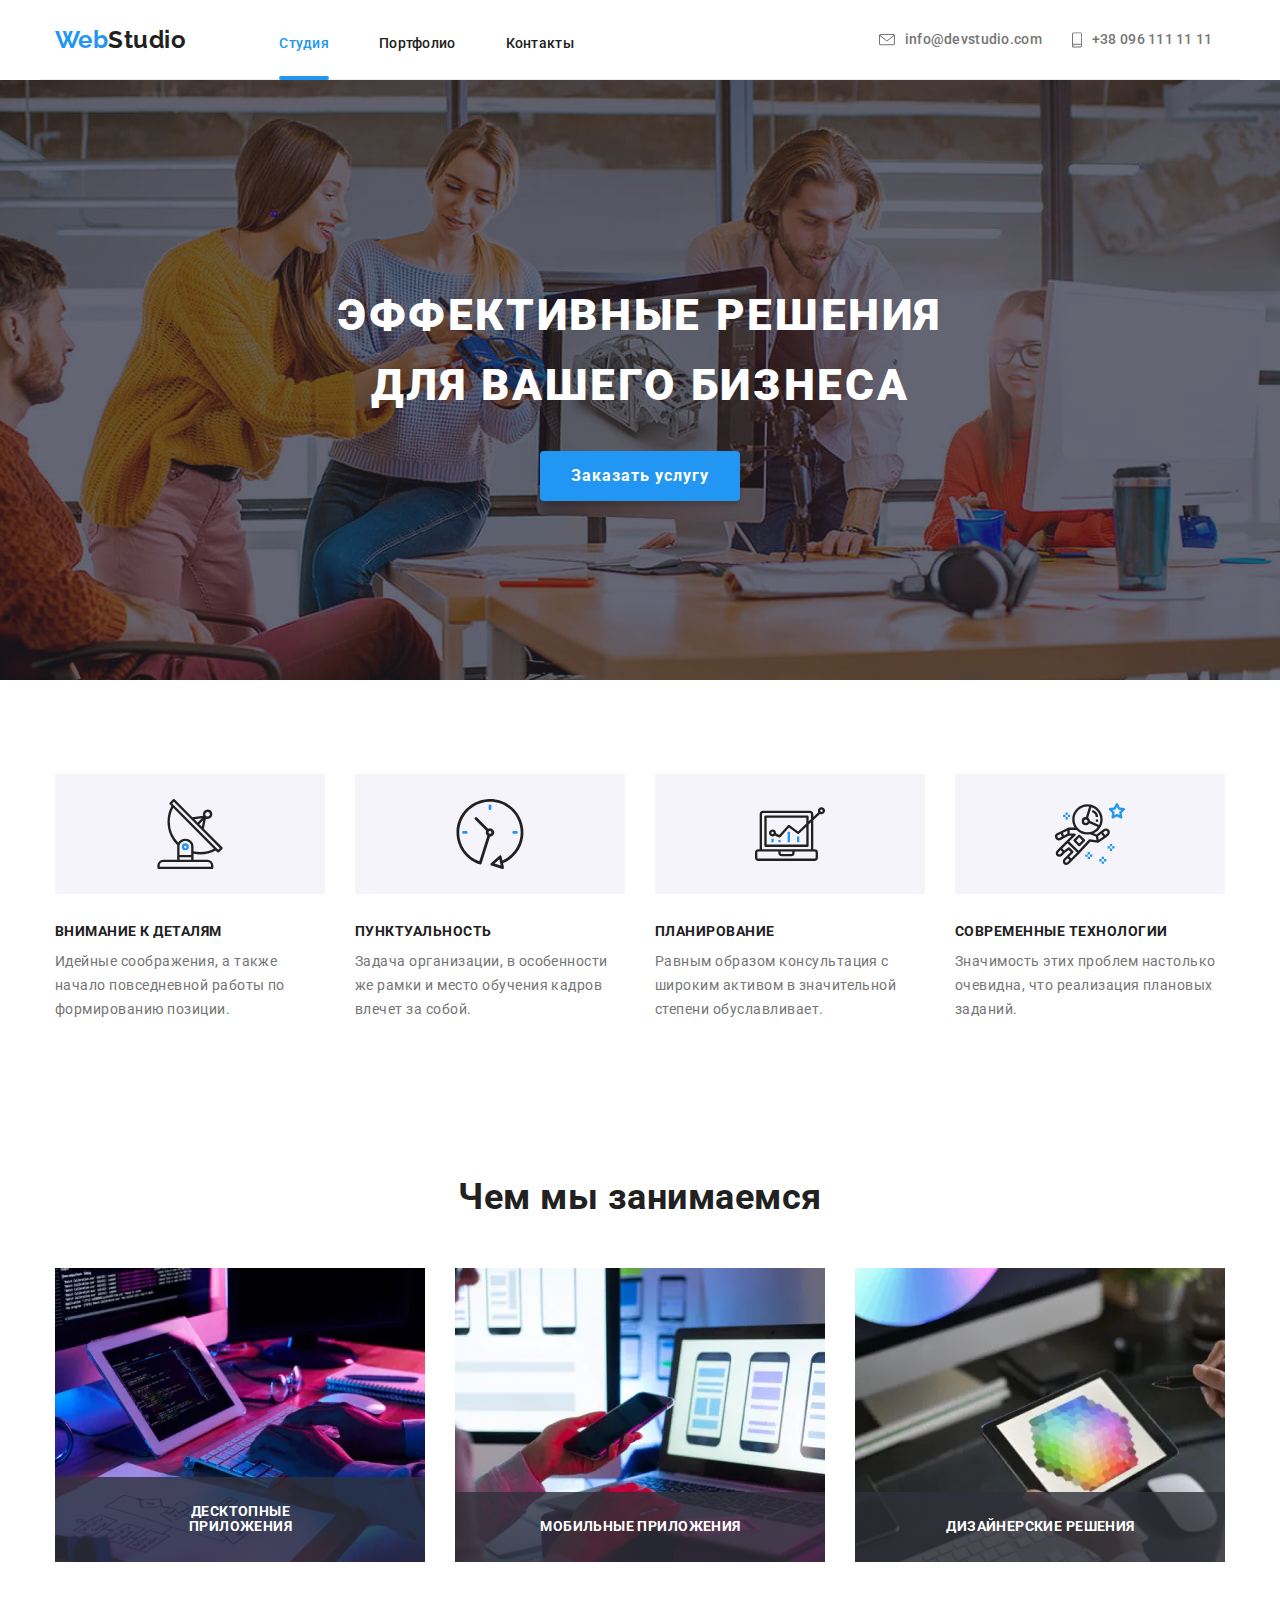
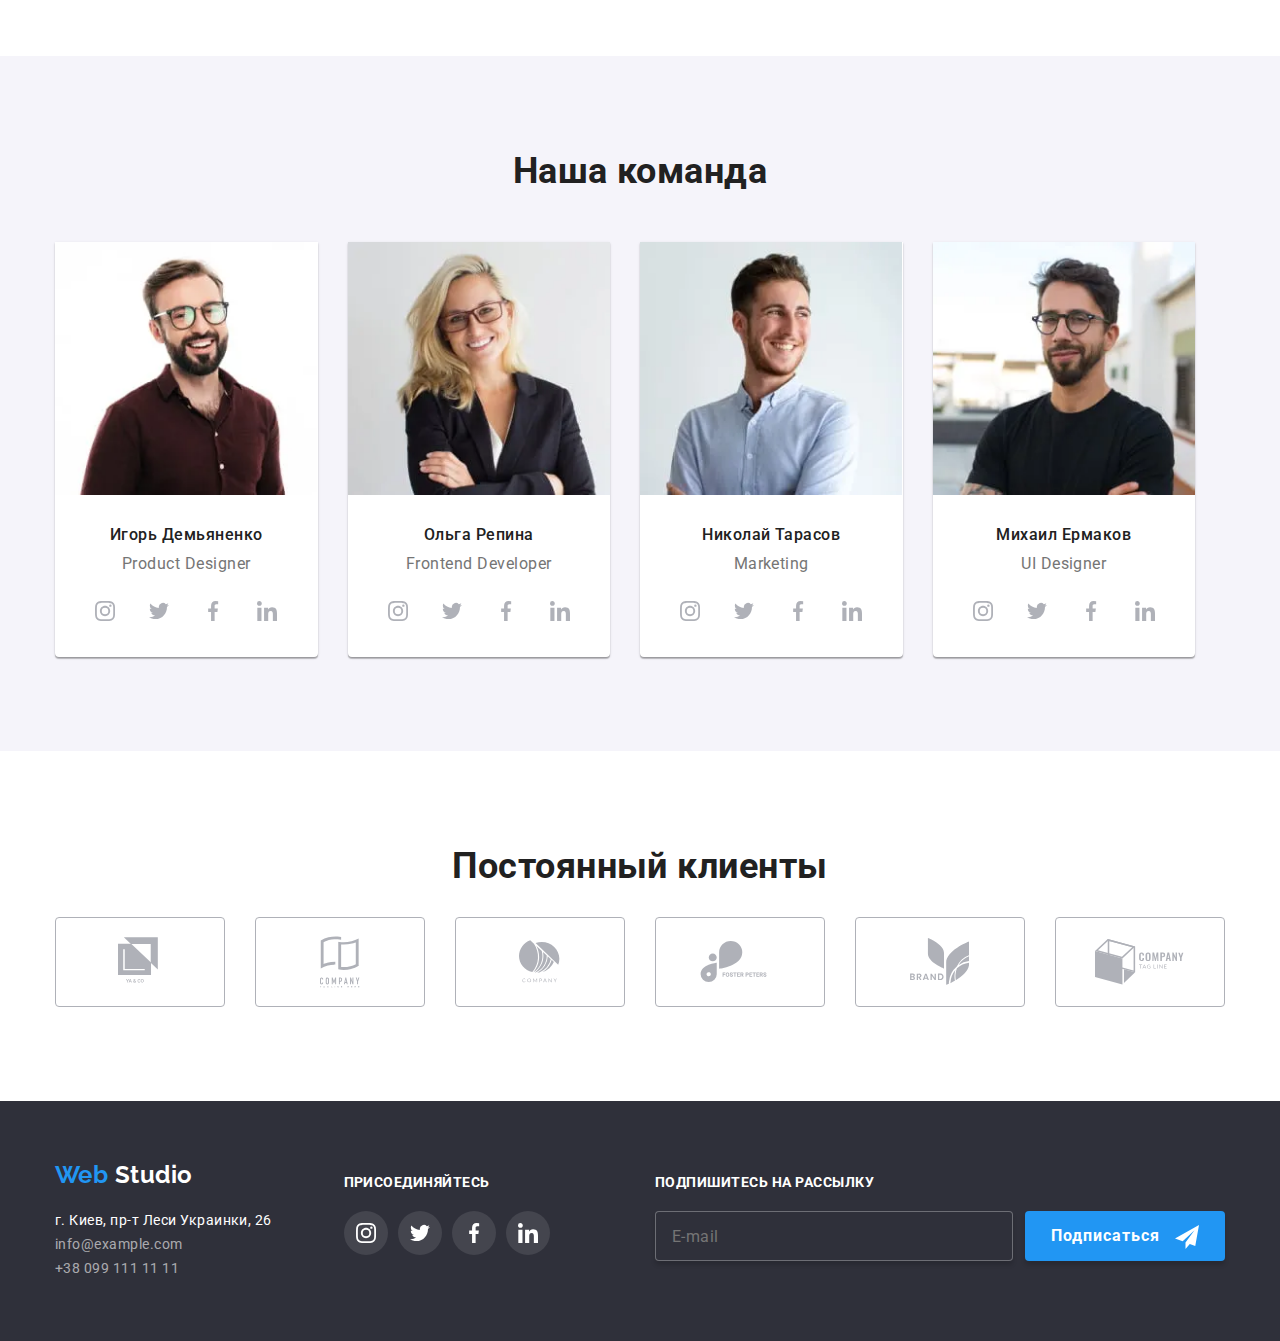
==== commit 108febc6: "webp images" ====
--- a/index.html
+++ b/index.html
@@ -2,6 +2,7 @@
 <html lang="ru">
 	<head>
 		<meta charset="UTF-8" />
+		<meta name="description" content="WebStudio. About Us">
 		<meta name="viewport" content="width=device-width, initial-scale=1.0" />
 		<meta http-equiv="X-UA-Compatible" content="ie=edge" />
 		<title>Web Studio</title>
@@ -169,6 +170,12 @@
 					<ul class="team-list list">
 						<li class="team-member">
 							<picture>
+								<source srcset="./images/photo1-1200-1x.webp 1x, 
+								./images/photo1-1200-2x.webp 2x" media="(min-width: 1200px)" type="image/webp" />
+								<source srcset="./images/photo1-768-1x.webp 1x, 
+								./images/photo1-768-2x.webp 2x" media="(min-width: 768px)" type="image/webp" />
+								<source srcset="./images/photo1-480-1x.webp 1x, 
+								./images/photo1-480-2x.webp 2x" type="image/webp" />
 								<source srcset="./images/photo1-1200-1x.jpg 1x, 
 								./images/photo1-1200-2x.jpg 2x" media="(min-width: 1200px)" />
 								<source srcset="./images/photo1-768-1x.jpg 1x, 
@@ -236,6 +243,12 @@
 						</li>
 						<li class="team-member">
 							<picture>
+								<source srcset="./images/photo2-1200-1x.webp 1x, 
+								./images/photo2-1200-2x.webp 2x" media="(min-width: 1200px)" type="image/webp" />
+								<source srcset="./images/photo2-768-1x.webp 1x, 
+								./images/photo2-768-2x.webp 2x" media="(min-width: 768px)" type="image/webp" />
+								<source srcset="./images/photo2-480-1x.webp 1x, 
+								./images/photo2-480-2x.webp 2x" type="image/webp" />
 								<source srcset="./images/photo2-1200-1x.jpg 1x, 
 								./images/photo2-1200-2x.jpg 2x" media="(min-width: 1200px)" />
 								<source srcset="./images/photo2-768-1x.jpg 1x, 
@@ -303,6 +316,12 @@
 						</li>
 						<li class="team-member">
 							<picture>
+								<source srcset="./images/photo3-1200-1x.webp 1x, 
+								./images/photo3-1200-2x.webp 2x" media="(min-width: 1200px)" type="image/webp" />
+								<source srcset="./images/photo3-768-1x.webp 1x, 
+								./images/photo3-768-2x.webp 2x" media="(min-width: 768px)" type="image/webp" />
+								<source srcset="./images/photo3-480-1x.webp 1x, 
+								./images/photo3-480-2x.webp 2x" type="image/webp" />
 								<source srcset="./images/photo3-1200-1x.jpg 1x, 
 								./images/photo3-1200-2x.jpg 2x" media="(min-width: 1200px)" />
 								<source srcset="./images/photo3-768-1x.jpg 1x, 
@@ -370,6 +389,12 @@
 						</li>
 						<li class="team-member">
 							<picture>
+								<source srcset="./images/photo4-1200-1x.webp 1x, 
+								./images/photo4-1200-2x.webp 2x" media="(min-width: 1200px)" type="image/webp" />
+								<source srcset="./images/photo4-768-1x.webp 1x, 
+								./images/photo4-768-2x.webp 2x" media="(min-width: 768px)" type="image/webp" />
+								<source srcset="./images/photo4-480-1x.webp 1x, 
+								./images/photo4-480-2x.webp 2x" type="image/webp" />
 								<source srcset="./images/photo4-1200-1x.jpg 1x, 
 								./images/photo4-1200-2x.jpg 2x" media="(min-width: 1200px)" />
 								<source srcset="./images/photo4-768-1x.jpg 1x, 
